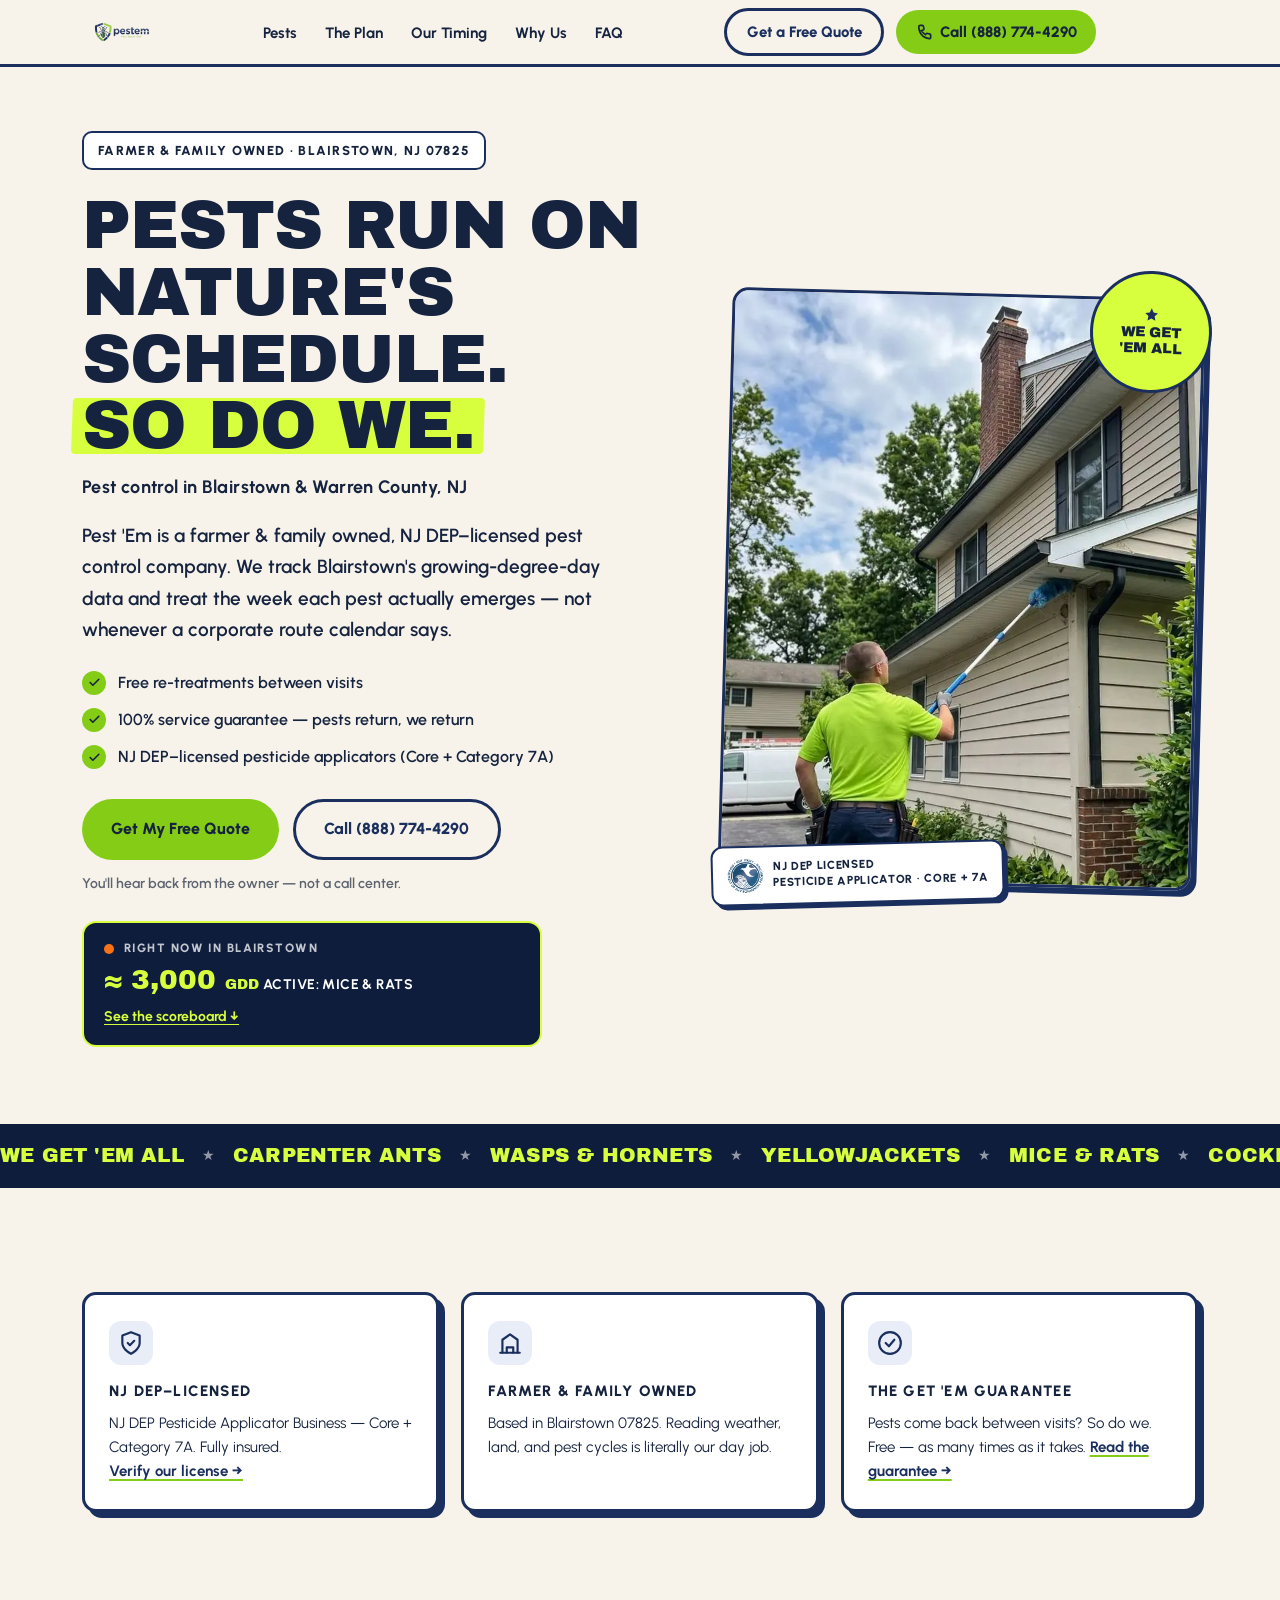
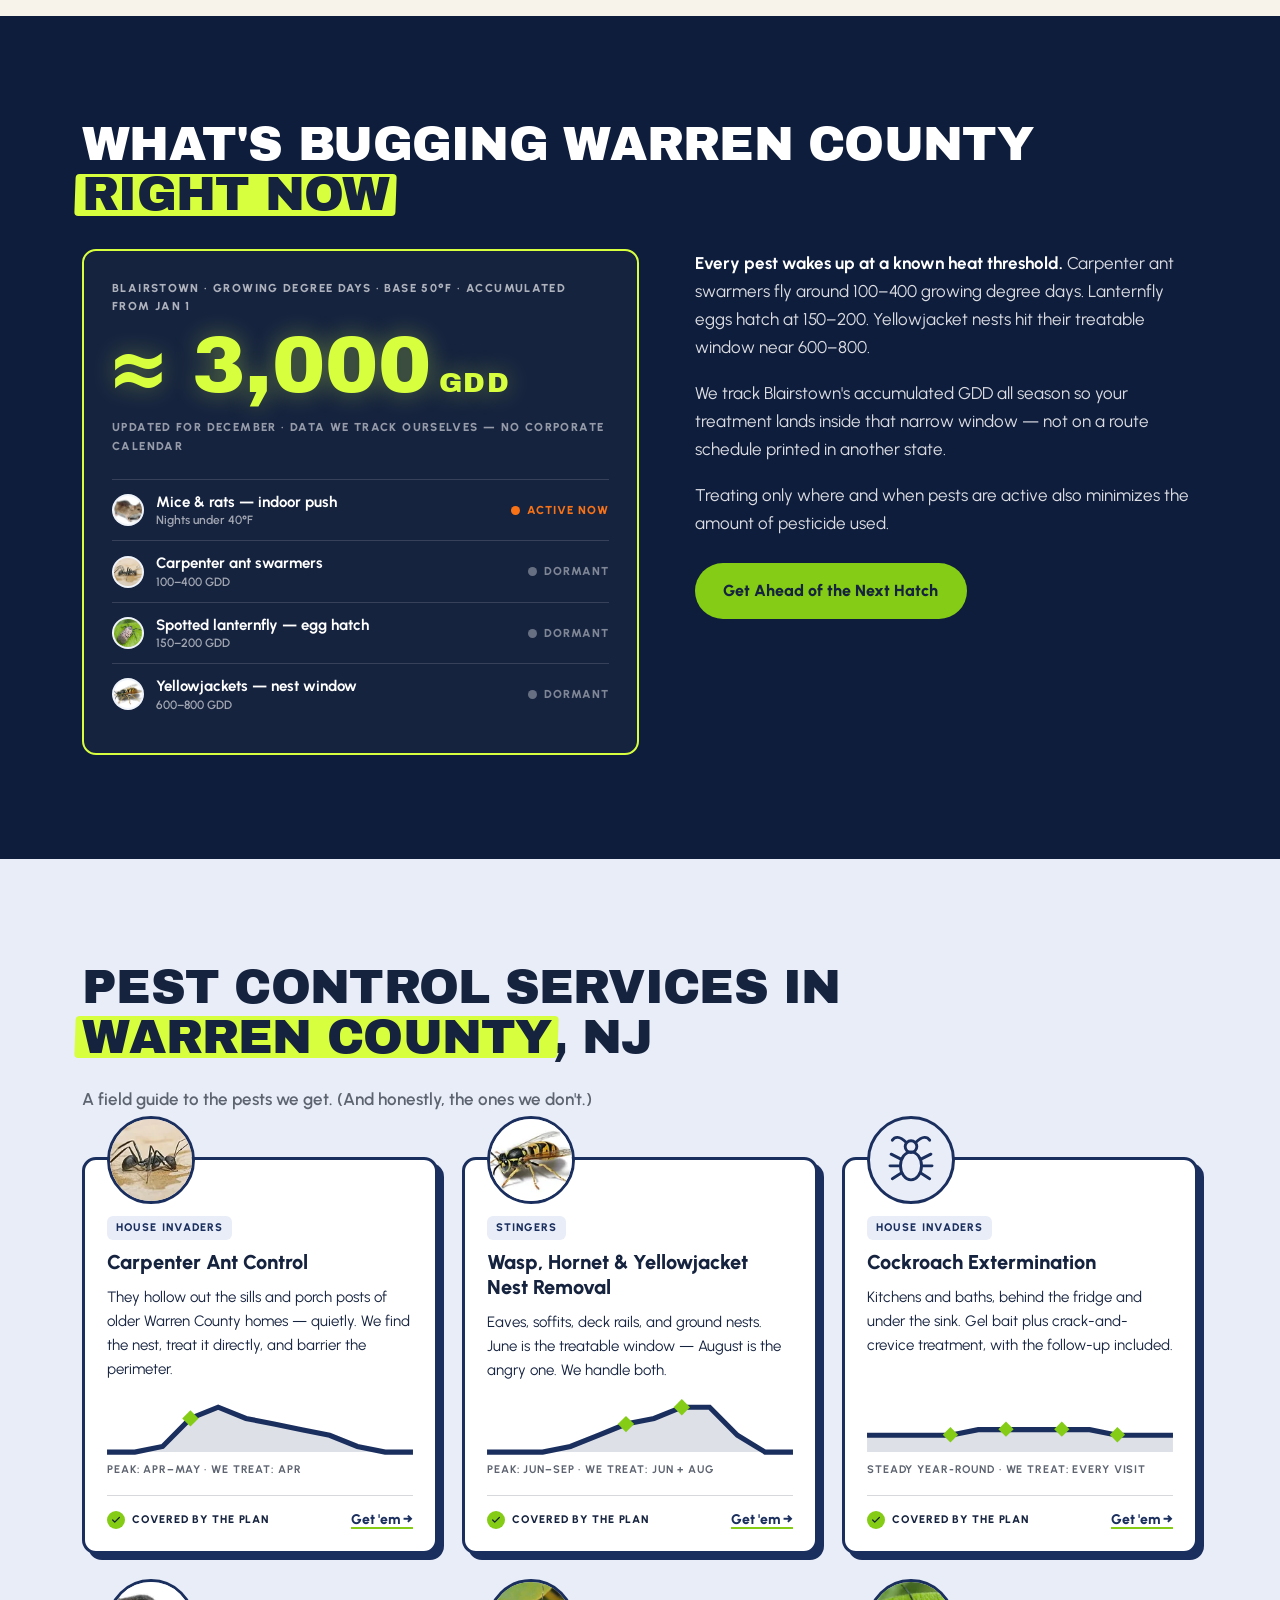
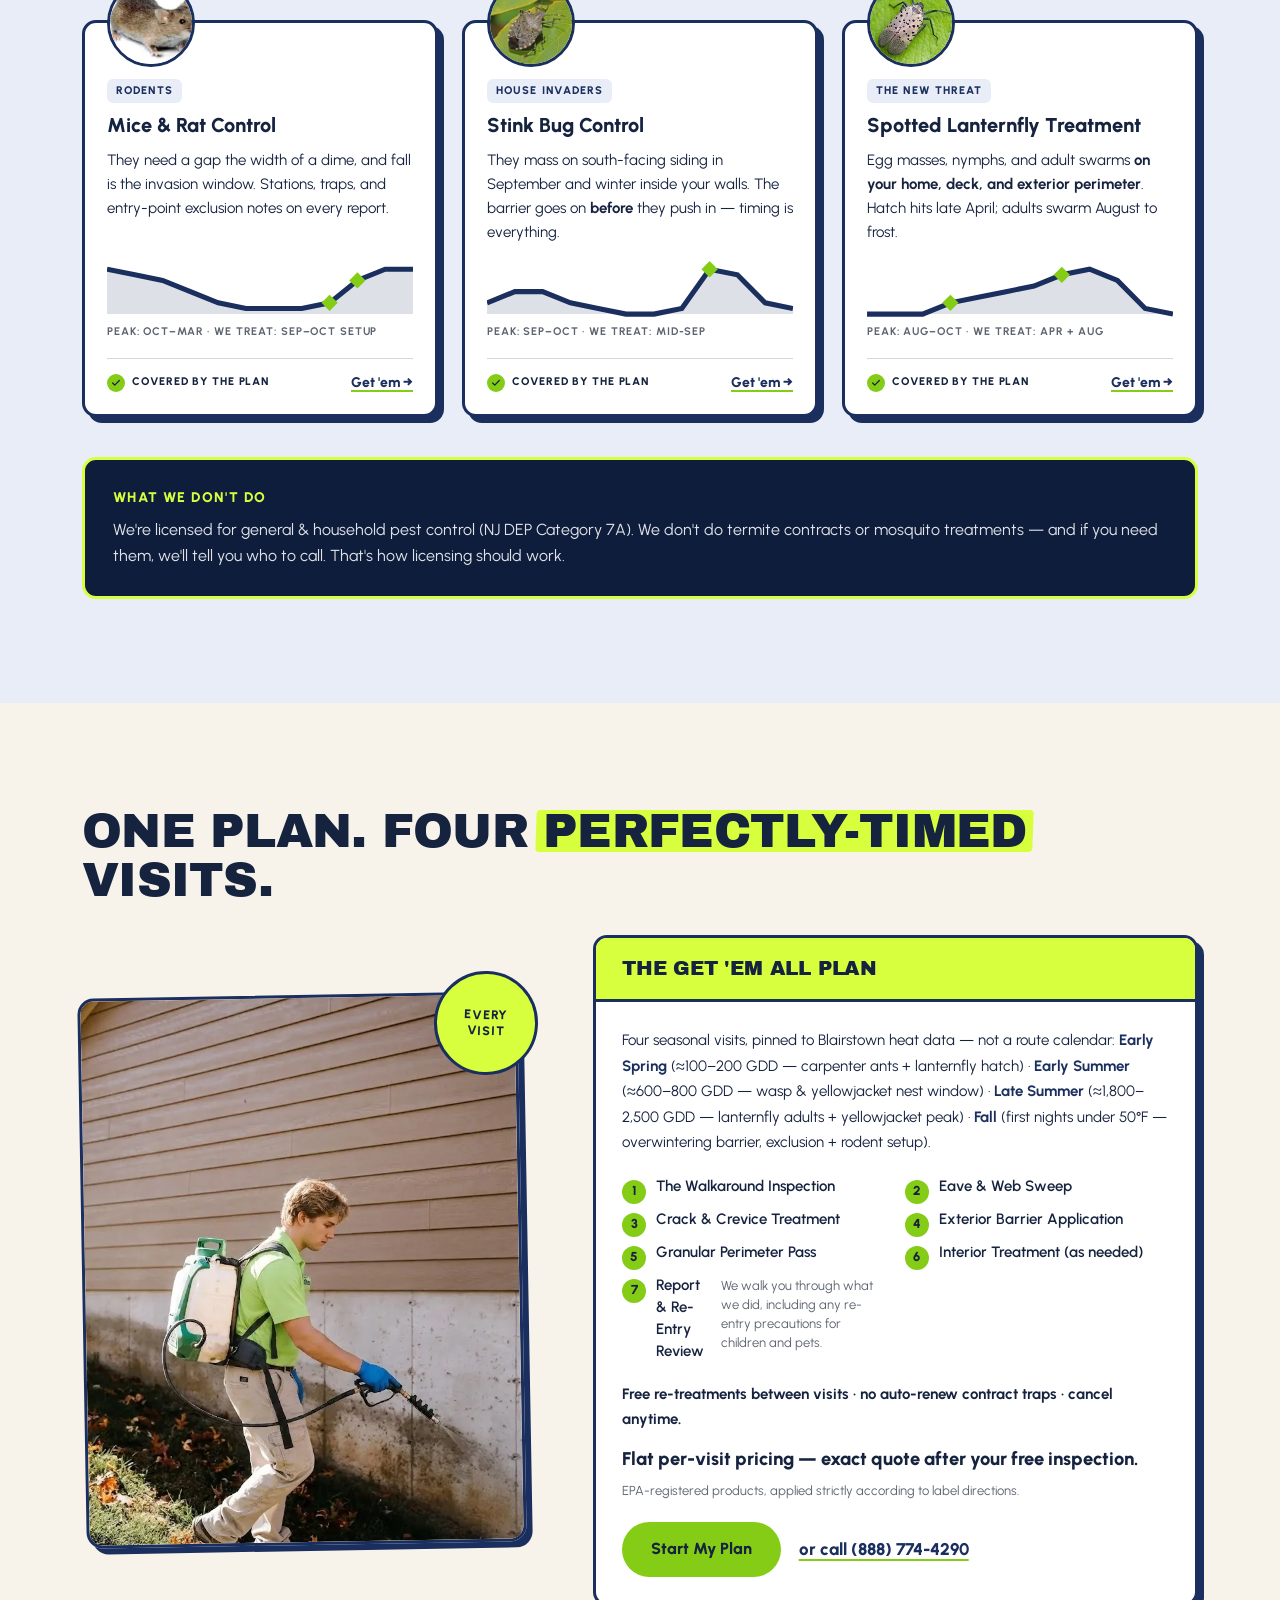
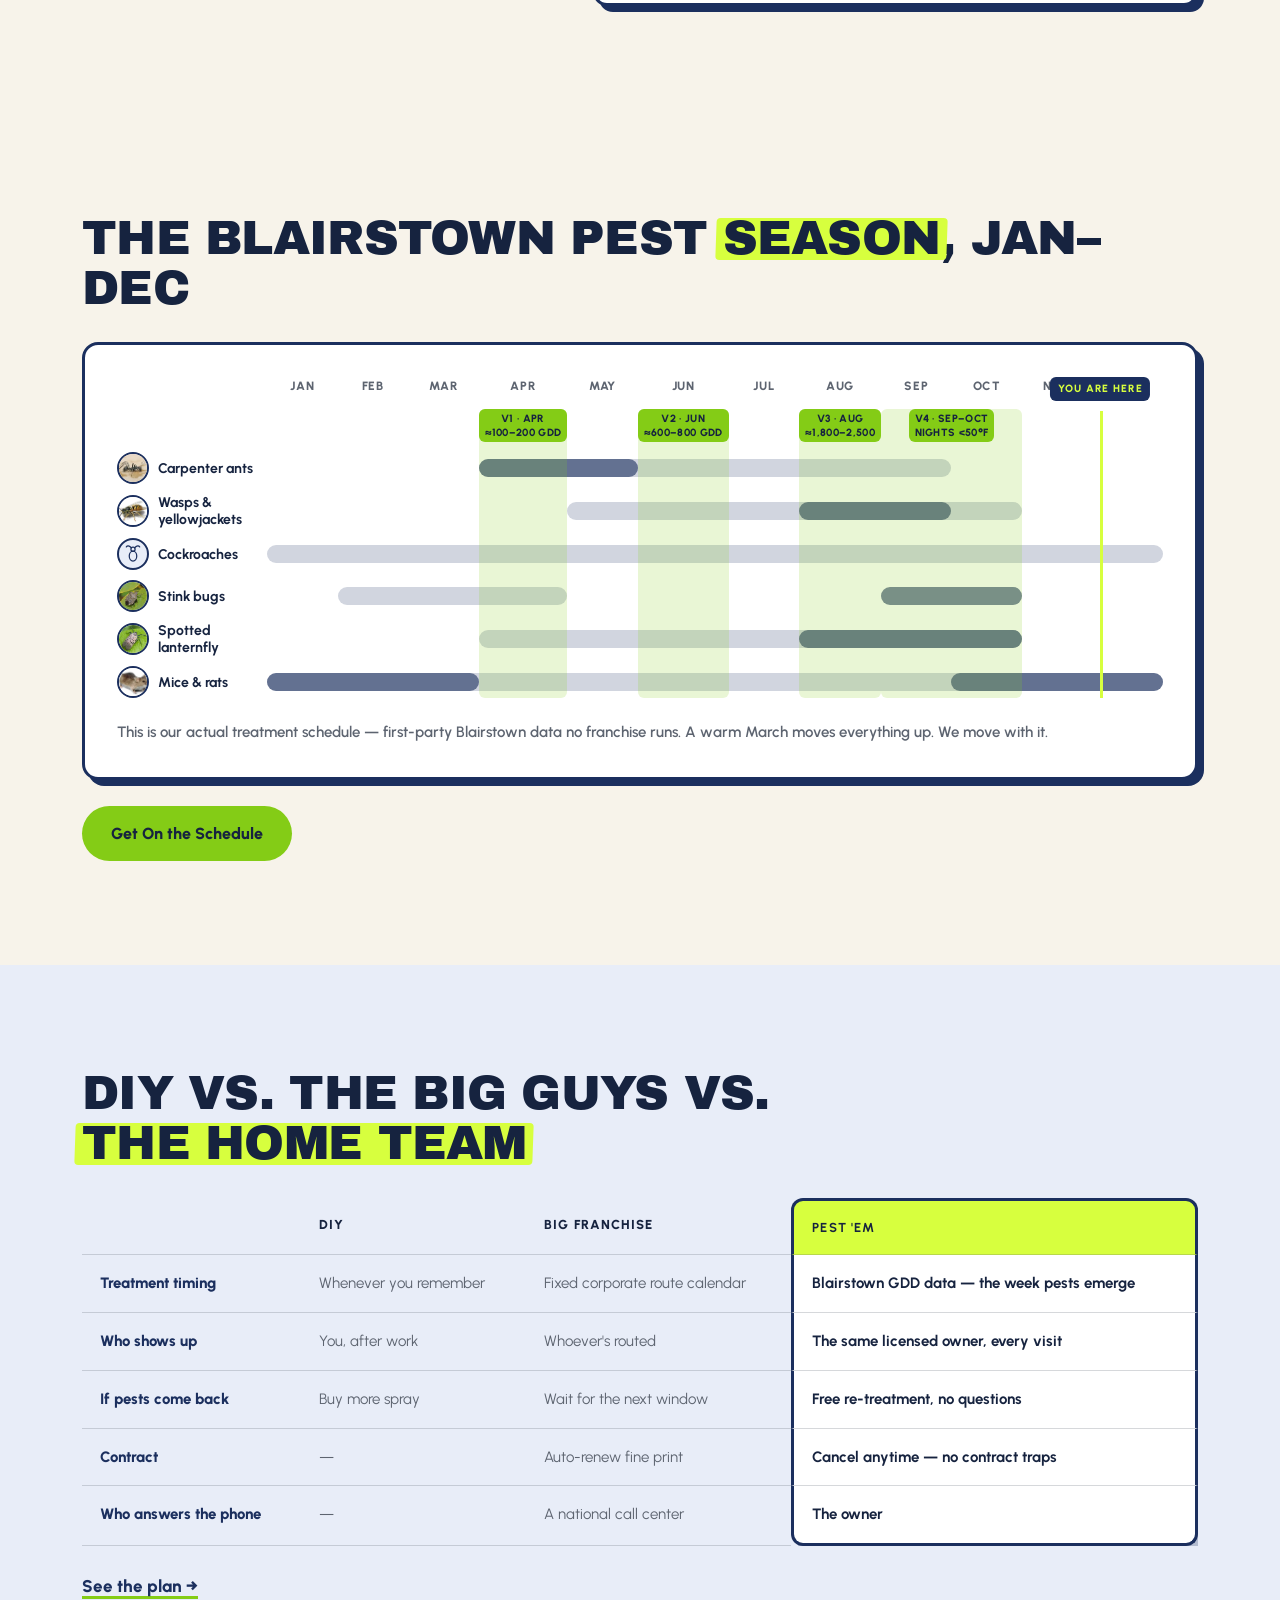
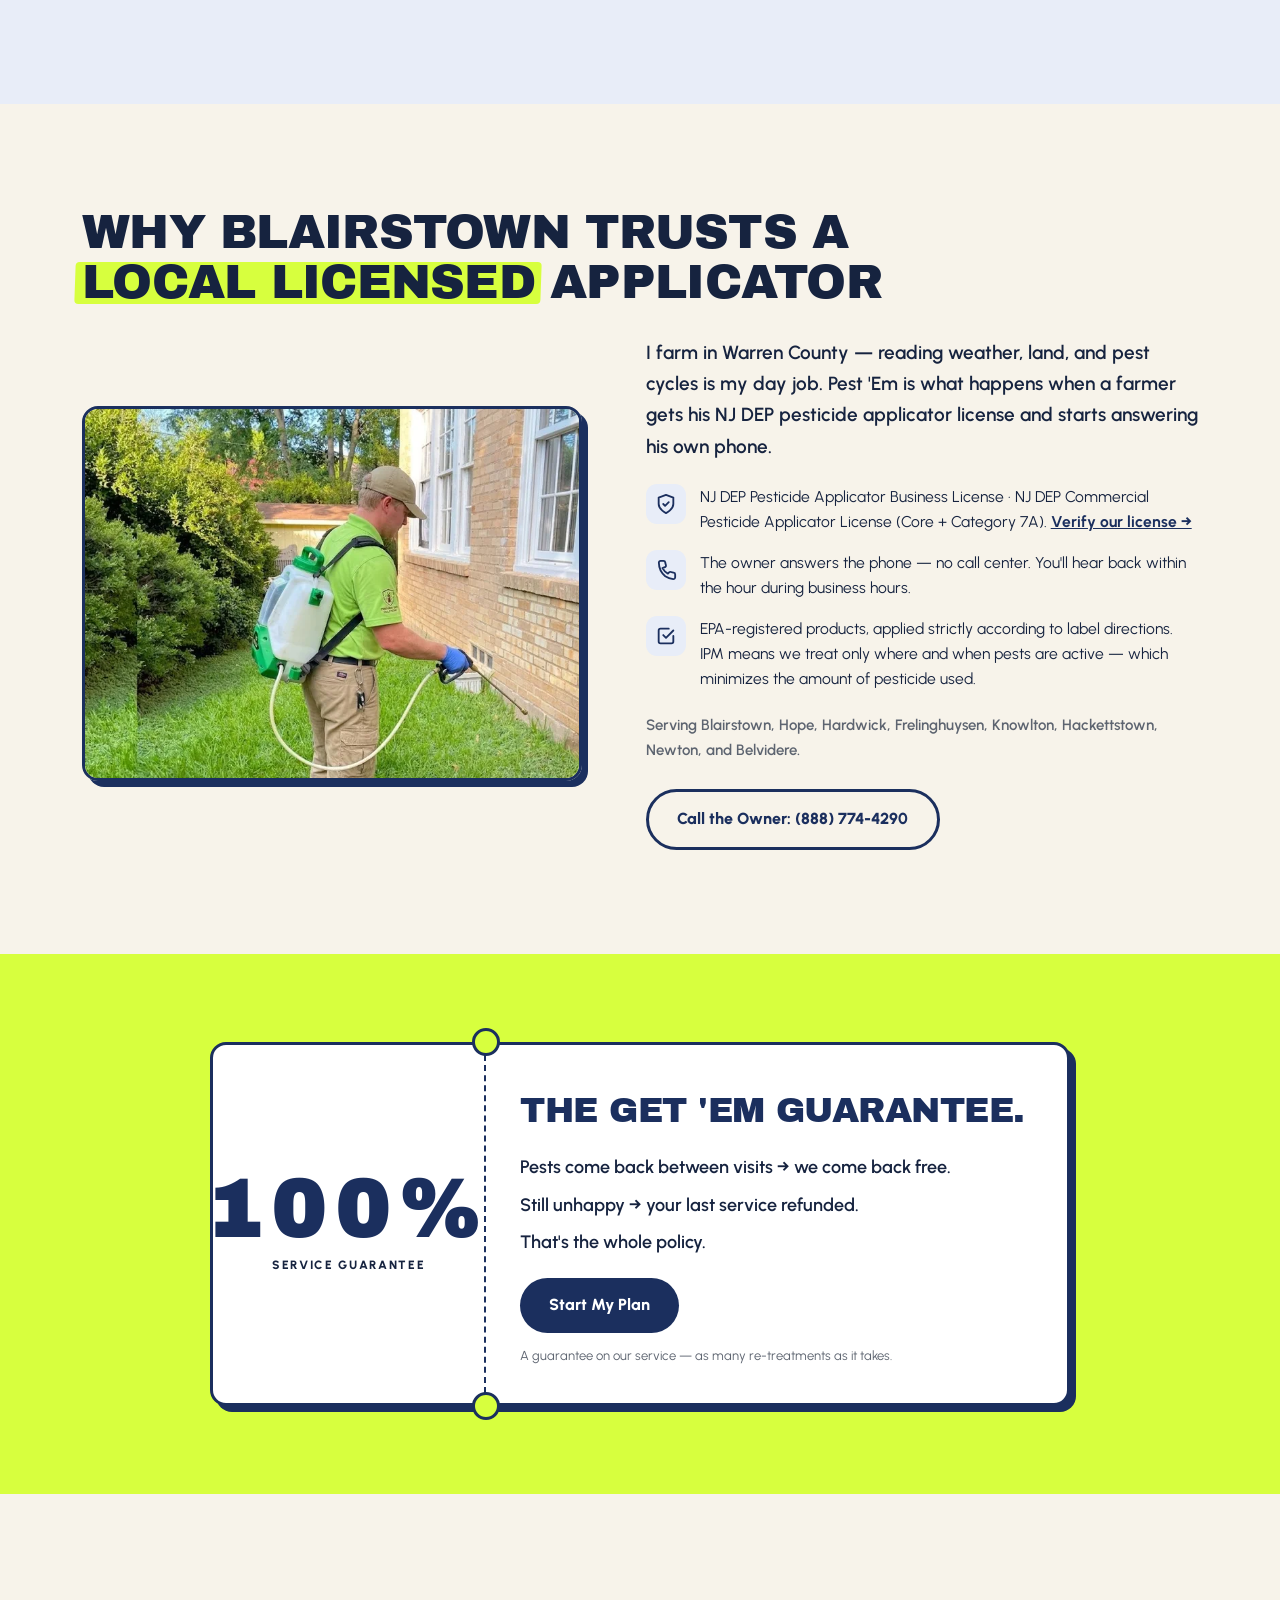
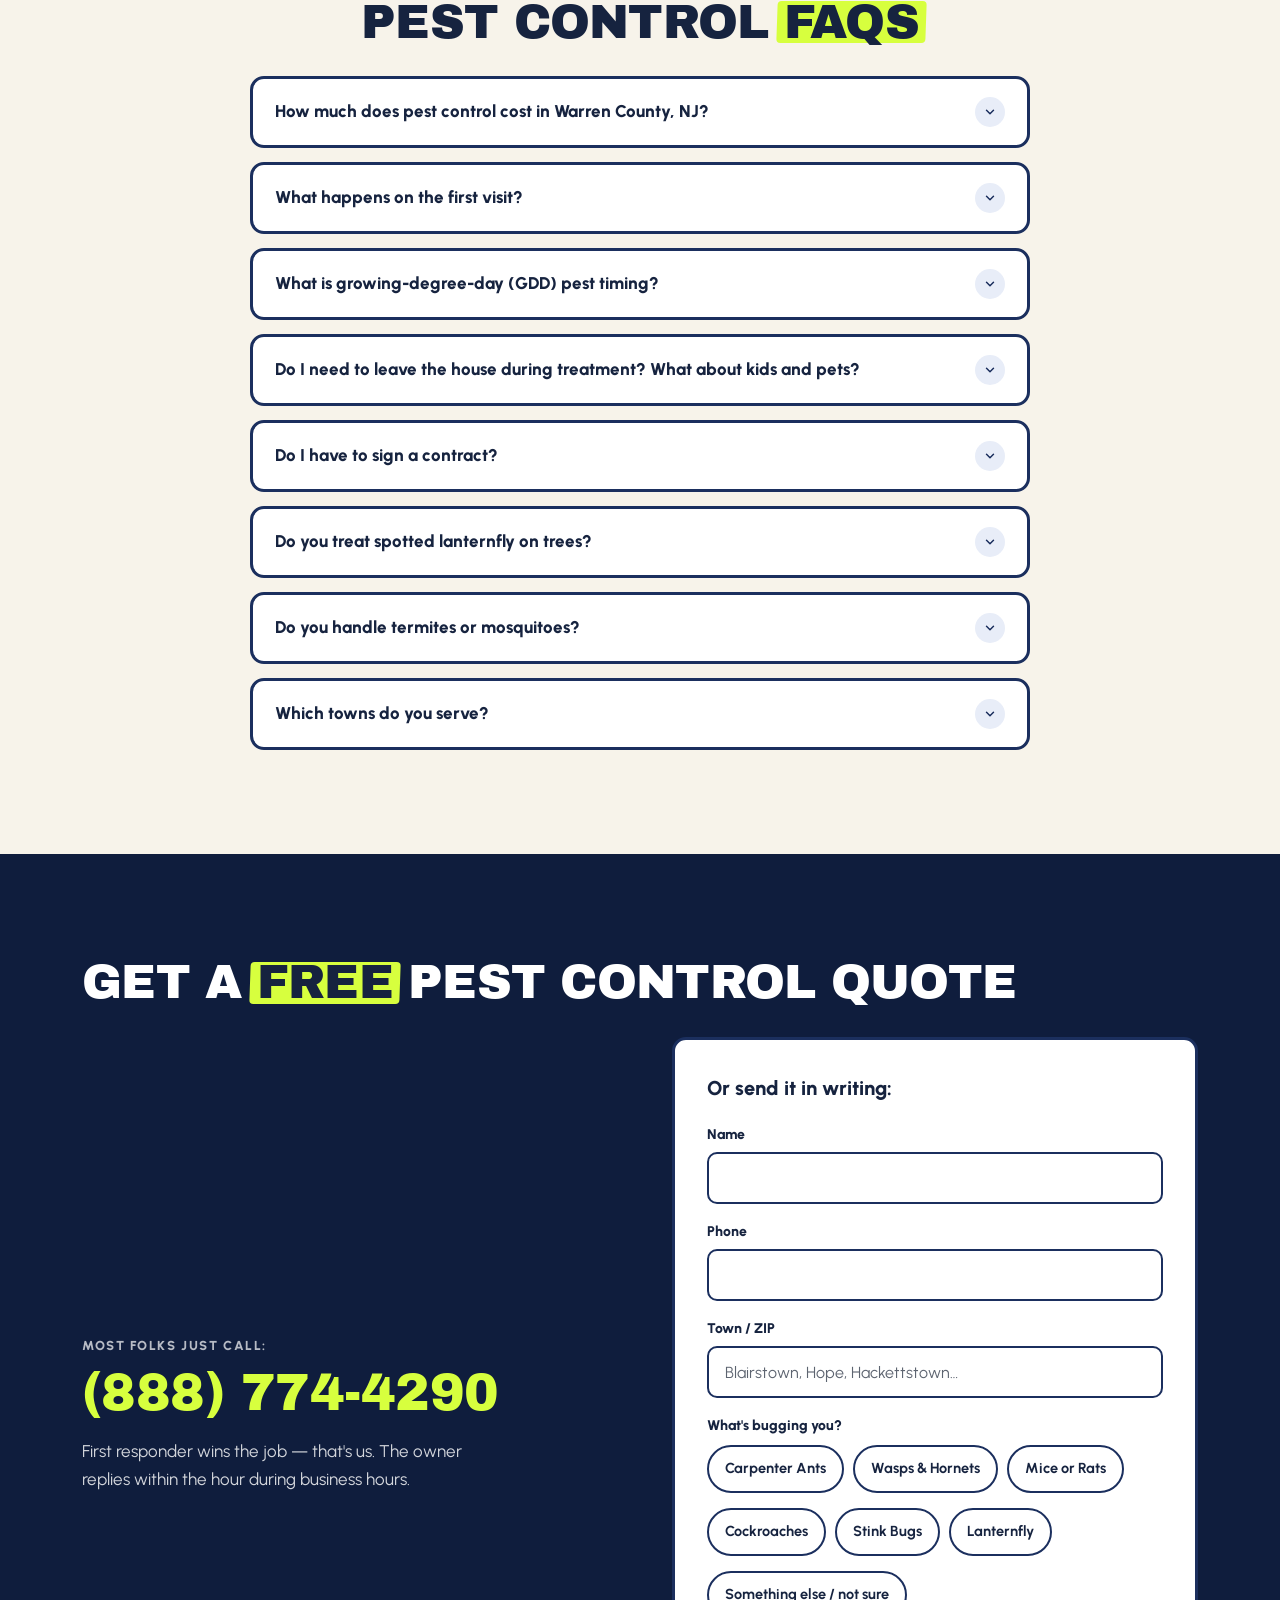
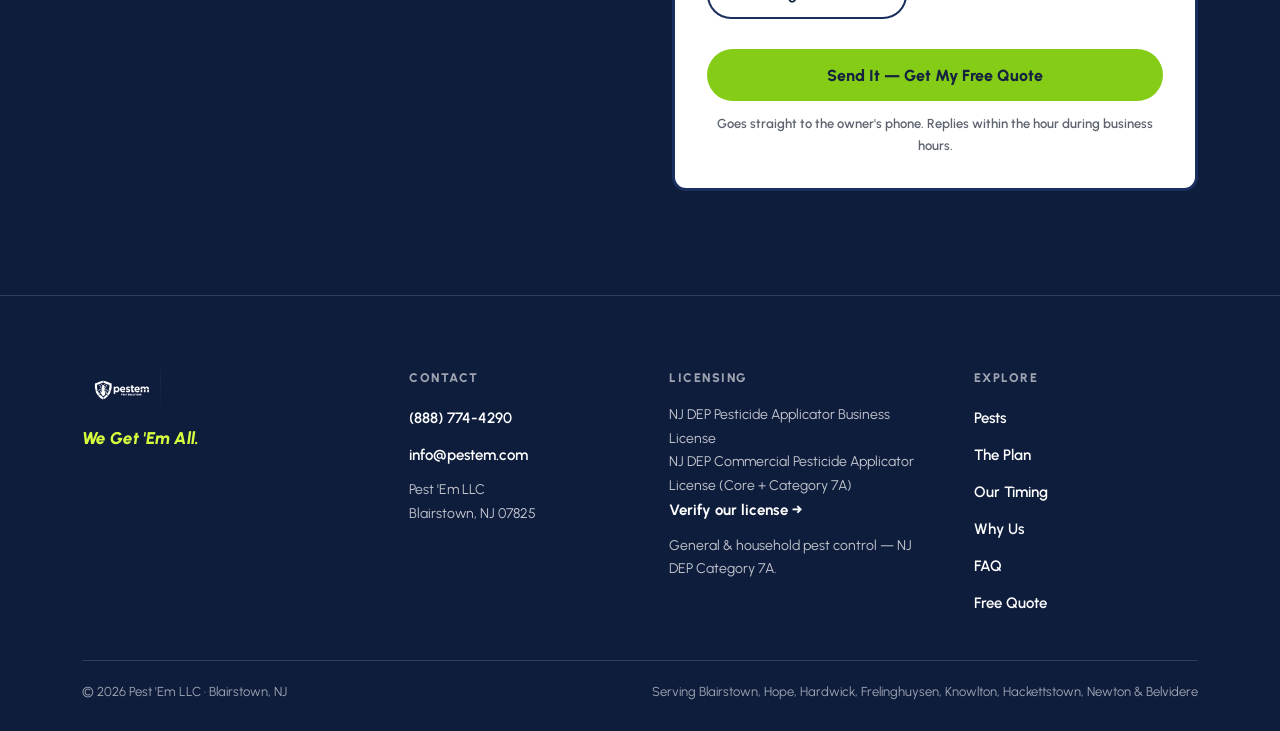
==== index.html @ da897236 "Full redesign: 'Home Team' varsity navy & volt, GDD scoreboard, NJ 7A compliance Rebuilt index.html " ====
<!DOCTYPE html>
<html lang="en">
<head>
<meta charset="UTF-8">
<meta name="viewport" content="width=device-width, initial-scale=1">
<title>Pest Control in Blairstown &amp; Warren County NJ | Pest 'Em</title>
<meta name="description" content="Farmer &amp; family owned pest control in Blairstown, NJ. Quarterly prevention timed to when Warren County pests actually emerge. Free re-treatments. Call (888) 774-4290.">
<link rel="canonical" href="https://pestem.com/">
<meta name="theme-color" content="#1B2F5E">

<!-- Open Graph / Twitter -->
<meta property="og:type" content="website">
<meta property="og:url" content="https://pestem.com/">
<meta property="og:title" content="Pest 'Em — We Get 'Em All | Pest Control in Blairstown, NJ">
<meta property="og:description" content="Farmer &amp; family owned. Treatments timed to Blairstown growing-degree-day data — free re-treatments between visits. (888) 774-4290.">
<meta property="og:image" content="https://pestem.com/og-image.jpg">
<meta property="og:image:width" content="1200">
<meta property="og:image:height" content="630">
<meta name="twitter:card" content="summary_large_image">

<!-- Icons -->
<link rel="icon" type="image/png" href="favicon.png">
<link rel="apple-touch-icon" href="apple-touch-icon.png">

<!-- Fonts -->
<link rel="preconnect" href="https://fonts.googleapis.com">
<link rel="preconnect" href="https://fonts.gstatic.com" crossorigin>
<link href="https://fonts.googleapis.com/css2?family=Archivo+Black&family=Urbanist:wght@400;600;700;800&display=swap" rel="stylesheet">

<!-- LCP hero preload -->
<link rel="preload" as="image"
  imagesrcset="pest-control-blairstown-nj-hero-750.webp 750w, pest-control-blairstown-nj-hero-1080.webp 1080w, pest-control-blairstown-nj-hero-1600.webp 1600w"
  imagesizes="(max-width: 767px) 100vw, 45vw" fetchpriority="high">

<script type="application/ld+json">
{
  "@context": "https://schema.org",
  "@type": "HomeAndConstructionBusiness",
  "@id": "https://pestem.com/#business",
  "additionalType": "https://en.wikipedia.org/wiki/Pest_control",
  "name": "Pest 'Em LLC",
  "alternateName": "Pest 'Em",
  "slogan": "We Get 'Em All.",
  "url": "https://pestem.com/",
  "telephone": "+18887744290",
  "email": "info@pestem.com",
  "logo": "https://pestem.com/logo-transparent-new.png",
  "image": "https://pestem.com/og-image.jpg",
  "address": { "@type": "PostalAddress", "addressLocality": "Blairstown", "addressRegion": "NJ", "postalCode": "07825", "addressCountry": "US" },
  "geo": { "@type": "GeoCoordinates", "latitude": 40.9826, "longitude": -74.9532 },
  "areaServed": ["Blairstown NJ","Hope NJ","Hardwick NJ","Frelinghuysen NJ","Knowlton NJ","Hackettstown NJ","Newton NJ","Belvidere NJ","Warren County NJ"],
  "priceRange": "$$",
  "knowsAbout": ["Integrated Pest Management", "Growing degree day pest treatment timing"],
  "hasCredential": {
    "@type": "EducationalOccupationalCredential",
    "credentialCategory": "license",
    "name": "NJ DEP Commercial Pesticide Applicator License — Core + Category 7A (General & Household Pest Control)",
    "recognizedBy": { "@type": "GovernmentOrganization", "name": "New Jersey Department of Environmental Protection" }
  },
  "hasOfferCatalog": {
    "@type": "OfferCatalog", "name": "Pest Control Services",
    "itemListElement": [
      { "@type": "Offer", "itemOffered": { "@type": "Service", "name": "Carpenter Ant Control", "areaServed": "Warren County NJ" } },
      { "@type": "Offer", "itemOffered": { "@type": "Service", "name": "Wasp, Hornet & Yellowjacket Nest Removal", "areaServed": "Warren County NJ" } },
      { "@type": "Offer", "itemOffered": { "@type": "Service", "name": "Cockroach Extermination", "areaServed": "Warren County NJ" } },
      { "@type": "Offer", "itemOffered": { "@type": "Service", "name": "Mice & Rat Control", "areaServed": "Warren County NJ" } },
      { "@type": "Offer", "itemOffered": { "@type": "Service", "name": "Stink Bug Control", "areaServed": "Warren County NJ" } },
      { "@type": "Offer", "itemOffered": { "@type": "Service", "name": "Spotted Lanternfly Treatment (home & exterior perimeter)", "areaServed": "Warren County NJ" } }
    ]
  }
}
</script>
<script type="application/ld+json">
{
  "@context": "https://schema.org",
  "@type": "FAQPage",
  "mainEntity": [
    { "@type": "Question", "name": "How much does pest control cost in Warren County, NJ?",
      "acceptedAnswer": { "@type": "Answer", "text": "Quarterly prevention plans run a flat per-visit rate, and your exact number comes from a free inspection — no contracts, no auto-renew, cancel anytime. First visits take a little longer and price a little higher than regular visits. Fastest answer: call (888) 774-4290 and the owner will quote you over the phone." } },
    { "@type": "Question", "name": "What happens on the first visit?",
      "acceptedAnswer": { "@type": "Answer", "text": "Plan on 45–60 minutes. We start with the Walkaround Inspection, then treat where the evidence points: eaves and webs, cracks and crevices, the exterior barrier, granular perimeter, and interior spots as needed. Every visit ends with the Report & Re-Entry Review — we walk you through what we did, including any re-entry precautions for children and pets. It's normal to see a brief uptick in activity for a few days after treatment, then a steady decline. If anything's still moving, the re-treatment is free." } },
    { "@type": "Question", "name": "What is growing-degree-day (GDD) pest timing?",
      "acceptedAnswer": { "@type": "Answer", "text": "Insects develop on accumulated heat, not calendar dates. Growing degree days measure that heat, adding up day by day from January 1. Every pest wakes up near a known GDD threshold — carpenter ant swarmers around 100–400, lanternfly hatch at 150–200, yellowjacket nests at 600–800. We track Blairstown's GDD all season and time each visit to land inside those windows, which is something a fixed monthly route calendar simply can't do." } },
    { "@type": "Question", "name": "Do I need to leave the house during treatment? What about kids and pets?",
      "acceptedAnswer": { "@type": "Answer", "text": "Usually not for exterior work. We use EPA-registered products, applied strictly according to label directions, and we review every treatment with you — including any re-entry precautions for children and pets — before we leave." } },
    { "@type": "Question", "name": "Do I have to sign a contract?",
      "acceptedAnswer": { "@type": "Answer", "text": "No. The plan is quarterly, you can cancel anytime, and there are no auto-renew traps. We'd rather earn the next visit than lock you into it." } },
    { "@type": "Question", "name": "Do you treat spotted lanternfly on trees?",
      "acceptedAnswer": { "@type": "Answer", "text": "We treat lanternfly egg masses, nymphs, and adult swarms on your home, deck, and exterior perimeter. Spraying trees and orchards requires a different NJ DEP license category, so we don't offer it — and we're happy to point you to a provider who does." } },
    { "@type": "Question", "name": "Do you handle termites or mosquitoes?",
      "acceptedAnswer": { "@type": "Answer", "text": "No — and we'll tell you that up front. We're licensed for general and household pest control (NJ DEP Category 7A). Termite contracts and mosquito treatments require different license categories, and if you need them we'll gladly tell you who to call." } },
    { "@type": "Question", "name": "Which towns do you serve?",
      "acceptedAnswer": { "@type": "Answer", "text": "Blairstown, Hope, Hardwick, Frelinghuysen, Knowlton, Hackettstown, Newton, and Belvidere — plus nearby Warren and Sussex County towns. Not sure if you're in range? Call (888) 774-4290 and ask." } }
  ]
}
</script>

<style>
:root{
  --navy:#1B2F5E;
  --navy-deep:#0F1D3D;
  --ink:#16233F;
  --lime:#84CC16;
  --lime-press:#65A30D;
  --chartreuse:#D7FF3E;
  --cream:#F7F3EA;
  --tint:#E8EDF8;
  --white:#FFFFFF;
  --orange:#F97316;
  --gray-mut:#5D6470;
  color-scheme: light;
}
*{margin:0;padding:0;box-sizing:border-box;}
html{scroll-behavior:smooth;}
body{
  font-family:'Urbanist',sans-serif;font-size:1.0625rem;line-height:1.65;
  color:var(--ink);background:var(--cream);
  -webkit-font-smoothing:antialiased;text-rendering:optimizeLegibility;
  overflow-x:clip;
}
img{max-width:100%;display:block;}
a{color:inherit;}
.wrap{max-width:1180px;margin:0 auto;padding-inline:clamp(1.25rem,4vw,2rem);}
.section{padding-block:clamp(3.5rem,9vw,6.5rem);}
section[id]{scroll-margin-top:90px;}

.display{font-family:'Archivo Black',sans-serif;font-weight:400;text-transform:uppercase;letter-spacing:-0.015em;line-height:0.98;}
h2.sec-title{font-family:'Archivo Black',sans-serif;font-weight:400;text-transform:uppercase;letter-spacing:-0.015em;line-height:1.04;font-size:clamp(1.9rem,4vw,3rem);margin-bottom:0.6em;}
.hl{position:relative;display:inline-block;color:var(--ink);z-index:0;}
.hl::before{content:'';position:absolute;inset:0.08em -0.14em;background:var(--chartreuse);transform:skew(-2deg);border-radius:4px;z-index:-1;}
.eyebrow{font-weight:800;font-size:0.8125rem;text-transform:uppercase;letter-spacing:0.12em;}
.lead{font-weight:600;font-size:1.1875rem;}
.fine{font-size:0.8125rem;color:var(--gray-mut);}

/* -------- Buttons -------- */
.btn{display:inline-flex;align-items:center;justify-content:center;gap:0.55em;border-radius:999px;font-family:'Urbanist',sans-serif;font-weight:800;font-size:1rem;min-height:52px;padding:0.9em 1.8em;cursor:pointer;border:0;text-decoration:none;transition:transform .15s ease-out, background .15s ease-out, box-shadow .15s ease-out;}
.btn svg{flex-shrink:0;}
.btn-lime{background:var(--lime);color:var(--ink);}
.btn-lime:hover{background:var(--lime-press);}
.btn-outline{background:transparent;border:3px solid var(--navy);color:var(--navy);}
.btn-outline:hover{background:rgba(27,47,94,0.07);}
.btn-outline-w{background:transparent;border:3px solid var(--white);color:var(--white);}
.btn-outline-w:hover{background:rgba(255,255,255,0.1);}
.btn-navy{background:var(--navy);color:var(--white);}
.btn-navy:hover{background:var(--navy-deep);}
:is(a,button,summary,input,select):focus-visible{outline:3px solid var(--navy);outline-offset:2px;border-radius:6px;}
.on-dark :is(a,button):focus-visible{outline-color:var(--chartreuse);}

/* -------- Cards -------- */
.card{background:var(--white);border:3px solid var(--navy);border-radius:14px;box-shadow:6px 6px 0 var(--navy);}
@media (hover:hover) and (prefers-reduced-motion:no-preference){
  .card.lift:hover{transform:translate(-2px,-2px);box-shadow:8px 8px 0 var(--navy);}
  .card.lift{transition:transform .15s ease-out, box-shadow .15s ease-out;}
}
.photo-card{border:3px solid var(--navy);border-radius:16px;overflow:hidden;box-shadow:6px 6px 0 var(--navy);}

/* -------- Skip link -------- */
.skip{position:absolute;left:-9999px;top:0;background:var(--navy);color:#fff;padding:12px 20px;z-index:999;border-radius:0 0 10px 0;font-weight:800;}
.skip:focus{left:0;}

/* -------- Nav -------- */
.nav{position:sticky;top:0;z-index:200;background:var(--cream);border-bottom:3px solid var(--navy);transition:background .2s;}
.nav.scrolled{background:rgba(247,243,234,0.92);backdrop-filter:blur(8px);-webkit-backdrop-filter:blur(8px);}
.nav-inner{max-width:1180px;margin:0 auto;padding-inline:clamp(1.25rem,4vw,2rem);height:64px;display:flex;align-items:center;justify-content:space-between;gap:16px;transition:height .2s;}
.nav.scrolled .nav-inner{height:56px;}
.nav-logo img{height:44px;width:auto;transition:height .2s;}
.nav.scrolled .nav-logo img{height:38px;}
.nav-links{display:flex;gap:28px;list-style:none;}
.nav-links a{font-weight:700;font-size:0.9375rem;text-decoration:none;color:var(--ink);}
.nav-links a:hover{color:var(--navy);text-decoration:underline;text-decoration-color:var(--lime);text-decoration-thickness:3px;text-underline-offset:5px;}
.nav-ctas{display:flex;gap:12px;align-items:center;}
.nav-ctas .btn{min-height:44px;padding:0.6em 1.3em;font-size:0.9375rem;}
.nav-phone-mobile{display:none;}
.hamburger{display:none;background:none;border:0;cursor:pointer;padding:8px;}
.hamburger span{display:block;width:26px;height:3px;background:var(--ink);border-radius:2px;margin:5px 0;transition:transform .25s, opacity .25s;}
@media(max-width:1023px){
  .nav-links,.nav-ctas{display:none;}
  .nav-phone-mobile{display:inline-flex;align-items:center;justify-content:center;width:44px;height:44px;border-radius:50%;background:var(--lime);color:var(--ink);}
  .hamburger{display:block;}
  .nav-right-m{display:flex;align-items:center;gap:10px;}
}
@media(min-width:1024px){.nav-right-m .nav-phone-mobile,.nav-right-m .hamburger{display:none;}}

/* Mobile overlay menu */
.menu-overlay{position:fixed;inset:0;background:var(--navy-deep);z-index:300;display:none;flex-direction:column;padding:24px;overflow:auto;}
.menu-overlay.open{display:flex;}
.menu-top{display:flex;justify-content:space-between;align-items:center;margin-bottom:8vh;}
.menu-top img{height:40px;filter:brightness(0) invert(1);}
.menu-close{background:none;border:0;color:#fff;font-size:2rem;cursor:pointer;padding:8px;line-height:1;}
.menu-links{list-style:none;display:flex;flex-direction:column;gap:22px;margin-bottom:7vh;}
.menu-links a{font-family:'Archivo Black',sans-serif;text-transform:uppercase;font-size:2rem;color:#fff;text-decoration:none;letter-spacing:-0.015em;}
.menu-links a:hover{color:var(--chartreuse);}
.menu-cta{display:flex;flex-direction:column;gap:16px;align-items:flex-start;}
.menu-cta .tel-big{color:var(--chartreuse);font-weight:800;font-size:1.375rem;text-decoration:none;}
body.menu-open{overflow:hidden;}

/* -------- Hero -------- */
.hero{padding-block:clamp(2.5rem,5vw,4.5rem) clamp(3rem,6vw,5rem);}
.hero-grid{display:grid;grid-template-columns:1.1fr 0.9fr;gap:clamp(2rem,5vw,4rem);align-items:center;}
.hero-chip-owned{display:inline-block;background:var(--white);border:2px solid var(--navy);border-radius:10px;padding:7px 14px;font-weight:800;font-size:0.8125rem;text-transform:uppercase;letter-spacing:0.1em;margin-bottom:22px;}
h1{margin-bottom:20px;}
.h1-shout{display:block;font-family:'Archivo Black',sans-serif;font-weight:400;text-transform:uppercase;letter-spacing:-0.015em;line-height:0.98;font-size:clamp(2.5rem,5.5vw,4.25rem);}
.h1-geo{display:block;font-family:'Urbanist',sans-serif;font-weight:700;font-size:1.125rem;letter-spacing:0.02em;text-transform:none;margin-top:16px;color:var(--ink);line-height:1.4;}
.hero-sub{max-width:560px;margin-bottom:24px;}
.hero-checks{list-style:none;display:flex;flex-direction:column;gap:11px;margin-bottom:28px;}
.hero-checks li{display:flex;gap:12px;align-items:flex-start;font-weight:600;font-size:1rem;}
.check-dot{flex-shrink:0;width:24px;height:24px;border-radius:50%;background:var(--lime);display:inline-flex;align-items:center;justify-content:center;margin-top:1px;}
.check-dot svg{width:13px;height:13px;stroke:var(--ink);stroke-width:3;fill:none;stroke-linecap:round;stroke-linejoin:round;}
.hero-ctas{display:flex;gap:14px;flex-wrap:wrap;margin-bottom:12px;}
.hero-micro{font-size:0.875rem;color:var(--gray-mut);font-weight:600;margin-bottom:26px;}

/* GDD chip */
.gdd-chip{display:block;background:var(--navy-deep);border:2px solid var(--chartreuse);border-radius:14px;padding:16px 20px;max-width:460px;text-decoration:none;color:#fff;}
.gdd-chip:hover .gdd-see{text-decoration-thickness:3px;}
.gdd-top{display:flex;align-items:center;gap:10px;margin-bottom:6px;}
.pulse-dot{width:10px;height:10px;border-radius:50%;background:var(--orange);flex-shrink:0;animation:pulse 2s infinite;}
@keyframes pulse{0%,100%{box-shadow:0 0 0 0 rgba(249,115,22,0.5);}50%{box-shadow:0 0 0 6px rgba(249,115,22,0);}}
.gdd-top .eyebrow{color:rgba(255,255,255,0.75);font-size:0.75rem;}
.gdd-num{font-family:'Archivo Black',sans-serif;font-size:1.75rem;color:var(--chartreuse);letter-spacing:0;font-variant-numeric:tabular-nums;line-height:1.1;}
.gdd-num small{font-size:0.9rem;}
.gdd-active{font-weight:700;font-size:0.875rem;color:#fff;margin-top:4px;letter-spacing:0.03em;}
.gdd-see{display:inline-block;margin-top:8px;color:var(--chartreuse);font-weight:700;font-size:0.875rem;text-decoration:underline;text-underline-offset:3px;}

/* Hero photo */
.hero-media{position:relative;}
.hero-photo{transform:rotate(1.5deg);aspect-ratio:4/5;}
.hero-photo img{width:100%;height:100%;object-fit:cover;object-position:center 30%;}
.badge-round{position:absolute;top:-22px;right:-14px;width:122px;height:122px;border-radius:50%;background:var(--chartreuse);border:3px solid var(--navy);display:flex;flex-direction:column;align-items:center;justify-content:center;gap:2px;transform:rotate(2deg);text-align:center;z-index:3;}
.badge-round .display{font-size:0.9rem;line-height:1.1;}
.badge-round svg{width:16px;height:16px;fill:var(--navy);}
.badge-license{position:absolute;bottom:-18px;left:-14px;background:var(--white);border:2px solid var(--navy);border-radius:12px;padding:10px 14px;display:flex;align-items:center;gap:10px;transform:rotate(-1.5deg);z-index:3;box-shadow:4px 4px 0 var(--navy);}
.badge-license img{width:36px;height:36px;object-fit:contain;}
.badge-license div{font-weight:800;font-size:0.72rem;text-transform:uppercase;letter-spacing:0.06em;line-height:1.35;}

/* -------- Marquee -------- */
.marquee{background:var(--navy-deep);height:64px;overflow:hidden;display:flex;align-items:center;position:relative;}
.mq-inner{display:flex;width:max-content;animation:mq 40s linear infinite;}
.marquee:hover .mq-inner{animation-play-state:paused;}
.mq-track{display:flex;align-items:center;white-space:nowrap;font-family:'Archivo Black',sans-serif;text-transform:uppercase;font-size:1.25rem;color:var(--chartreuse);letter-spacing:0.01em;}
.mq-track .star{margin:0 18px;font-size:0.9rem;color:rgba(255,255,255,0.55);}
@keyframes mq{from{transform:translateX(0);}to{transform:translateX(-50%);}}
.sr-only{position:absolute;width:1px;height:1px;padding:0;margin:-1px;overflow:hidden;clip:rect(0 0 0 0);white-space:nowrap;border:0;}

/* -------- Trust trio -------- */
.trio{display:grid;grid-template-columns:repeat(3,1fr);gap:22px;}
.trio-card{padding:26px 24px;}
.trio-card .t-icon{width:44px;height:44px;border-radius:12px;background:var(--tint);display:flex;align-items:center;justify-content:center;margin-bottom:14px;}
.trio-card .t-icon svg{width:26px;height:26px;stroke:var(--navy);fill:none;stroke-width:2;stroke-linecap:round;stroke-linejoin:round;}
.trio-card strong{display:block;font-weight:800;font-size:0.9375rem;text-transform:uppercase;letter-spacing:0.08em;margin-bottom:8px;}
.trio-card p{font-size:0.9375rem;line-height:1.6;}
.trio-card a{font-weight:700;color:var(--navy);text-decoration:underline;text-decoration-color:var(--lime);text-decoration-thickness:2px;text-underline-offset:3px;}

/* -------- Scoreboard -------- */
.on-dark{background:var(--navy-deep);color:#fff;}
.on-dark h2.sec-title{color:#fff;}
.score-grid{display:grid;grid-template-columns:1.05fr 0.95fr;gap:clamp(2rem,5vw,3.5rem);align-items:start;}
.board{background:#16233F;border:2px solid var(--chartreuse);border-radius:14px;padding:28px;}
.board-label{font-weight:800;font-size:0.72rem;text-transform:uppercase;letter-spacing:0.12em;color:rgba(255,255,255,0.65);margin-bottom:10px;line-height:1.6;}
.board-num{font-family:'Archivo Black',sans-serif;font-size:clamp(3rem,7vw,5rem);color:var(--chartreuse);font-variant-numeric:tabular-nums;line-height:1;text-shadow:0 0 24px rgba(215,255,62,0.35);}
.board-num .unit{font-size:0.35em;letter-spacing:0.05em;margin-left:8px;}
.board-stamp{font-weight:800;font-size:0.72rem;text-transform:uppercase;letter-spacing:0.12em;color:rgba(255,255,255,0.55);margin:12px 0 22px;line-height:1.7;}
.board-rows{display:flex;flex-direction:column;gap:0;}
.b-row{display:flex;align-items:center;gap:12px;padding:12px 0;border-top:1px solid rgba(255,255,255,0.14);}
.b-ava{width:32px;height:32px;border-radius:50%;object-fit:cover;border:2px solid rgba(255,255,255,0.3);flex-shrink:0;background:var(--tint);}
.b-ava-svg{width:32px;height:32px;border-radius:50%;border:2px solid rgba(255,255,255,0.3);flex-shrink:0;background:var(--tint);display:flex;align-items:center;justify-content:center;}
.b-ava-svg svg{width:20px;height:20px;}
.b-name{font-weight:700;font-size:0.9375rem;flex:1;min-width:0;line-height:1.35;}
.b-name small{display:block;font-weight:600;font-size:0.75rem;color:rgba(255,255,255,0.6);}
.b-status{display:flex;align-items:center;gap:7px;font-weight:800;font-size:0.72rem;letter-spacing:0.08em;flex-shrink:0;}
.b-status i{width:9px;height:9px;border-radius:50%;flex-shrink:0;}
.st-active{color:var(--orange);}.st-active i{background:var(--orange);}
.st-next{color:var(--chartreuse);}.st-next i{background:var(--chartreuse);}
.st-dormant{color:rgba(255,255,255,0.45);}.st-dormant i{background:rgba(255,255,255,0.35);}
.score-copy p{color:rgba(255,255,255,0.85);margin-bottom:18px;}
.score-copy p strong{color:#fff;}
.score-copy .btn{margin-top:8px;}

/* -------- Pest grid -------- */
.bg-tint{background:var(--tint);}
.sec-sub{font-size:1.0625rem;color:var(--gray-mut);font-weight:600;margin-top:-0.4em;margin-bottom:2.4em;}
.pests-grid{display:grid;grid-template-columns:repeat(3,1fr);gap:24px;row-gap:66px;margin-top:44px;}
.pest-card{position:relative;padding:56px 22px 20px;display:flex;flex-direction:column;gap:10px;}
.pest-chip{position:absolute;top:-44px;left:22px;width:88px;height:88px;border-radius:50%;border:3px solid var(--navy);background:var(--tint);overflow:hidden;display:flex;align-items:center;justify-content:center;}
.pest-chip img{width:100%;height:100%;object-fit:cover;}
.pest-chip svg{width:56px;height:56px;}
.pest-cat{align-self:flex-start;font-weight:800;font-size:0.6875rem;text-transform:uppercase;letter-spacing:0.1em;background:var(--tint);color:var(--navy);border-radius:6px;padding:3px 9px;}
.pest-card h3{font-weight:800;font-size:1.25rem;line-height:1.25;}
.pest-card .p-body{font-size:0.9375rem;line-height:1.6;flex:1;}
.spark{margin-top:4px;}
.spark svg{width:100%;height:auto;display:block;}
.spark-cap{font-weight:700;font-size:0.6875rem;text-transform:uppercase;letter-spacing:0.08em;color:var(--gray-mut);margin-top:4px;}
.pest-foot{display:flex;align-items:center;justify-content:space-between;gap:10px;border-top:1px solid rgba(93,100,112,0.25);padding-top:12px;margin-top:6px;}
.covered{display:inline-flex;align-items:center;gap:7px;font-weight:800;font-size:0.6875rem;text-transform:uppercase;letter-spacing:0.07em;}
.covered .check-dot{width:18px;height:18px;}
.covered .check-dot svg{width:10px;height:10px;}
.pest-foot a{font-weight:800;font-size:0.875rem;color:var(--navy);text-decoration:underline;text-decoration-color:var(--lime);text-decoration-thickness:2px;text-underline-offset:3px;}
.candor{margin-top:40px;background:var(--navy-deep);border:3px solid var(--chartreuse);border-radius:14px;color:#fff;padding:26px 28px;}
.candor strong{display:block;font-weight:800;text-transform:uppercase;letter-spacing:0.1em;font-size:0.875rem;margin-bottom:8px;color:var(--chartreuse);}
.candor p{color:rgba(255,255,255,0.88);font-size:1rem;}

/* -------- Plan -------- */
.plan-grid{display:grid;grid-template-columns:0.85fr 1.15fr;gap:clamp(2rem,5vw,4rem);align-items:center;}
.plan-media{position:relative;max-width:440px;}
.plan-photo{transform:rotate(-1deg);aspect-ratio:4/5;}
.plan-photo img{width:100%;height:100%;object-fit:cover;}
.sticker-visit{position:absolute;top:-24px;right:-16px;width:104px;height:104px;border-radius:50%;background:var(--chartreuse);border:3px solid var(--navy);display:flex;align-items:center;justify-content:center;text-align:center;transform:rotate(2deg);font-weight:800;font-size:0.78rem;text-transform:uppercase;letter-spacing:0.06em;line-height:1.3;z-index:3;}
.plan-card{overflow:hidden;}
.plan-cap{background:var(--chartreuse);border-bottom:3px solid var(--navy);padding:14px 26px;font-family:'Archivo Black',sans-serif;text-transform:uppercase;font-size:1.25rem;letter-spacing:-0.01em;}
.plan-body{padding:26px;}
.plan-visits{font-size:0.9375rem;line-height:1.7;margin-bottom:20px;}
.plan-visits strong{color:var(--navy);}
.plan-steps{list-style:none;counter-reset:step;display:grid;grid-template-columns:1fr 1fr;gap:9px 18px;margin-bottom:20px;}
.plan-steps li{counter-increment:step;display:flex;gap:10px;align-items:baseline;font-weight:600;font-size:0.9375rem;line-height:1.45;}
.plan-steps li::before{content:counter(step);flex-shrink:0;width:24px;height:24px;border-radius:50%;background:var(--lime);color:var(--ink);font-weight:800;font-size:0.8125rem;display:inline-flex;align-items:center;justify-content:center;transform:translateY(4px);}
.plan-steps li small{display:block;font-weight:400;font-size:0.8125rem;color:var(--gray-mut);}
.plan-terms{font-weight:700;font-size:0.9375rem;margin-bottom:12px;}
.plan-price{font-weight:800;font-size:1.15rem;margin-bottom:6px;}
.plan-note{margin-bottom:20px;}
.plan-ctas{display:flex;gap:18px;align-items:center;flex-wrap:wrap;}
.tel-link{font-weight:800;color:var(--navy);text-decoration:underline;text-decoration-color:var(--lime);text-decoration-thickness:2px;text-underline-offset:4px;}

/* -------- Season schedule -------- */
.poster{background:var(--white);border:3px solid var(--navy);border-radius:16px;box-shadow:6px 6px 0 var(--navy);padding:clamp(18px,3vw,32px);}
.sched-desktop{position:relative;}
.sched-grid{display:grid;grid-template-columns:150px repeat(12,1fr);grid-auto-rows:auto;gap:10px 0;position:relative;}
.s-mon{grid-row:1;font-weight:800;font-size:0.75rem;text-transform:uppercase;letter-spacing:0.06em;text-align:center;color:var(--gray-mut);padding-bottom:2px;}
.s-flag{grid-row:2/9;background:rgba(132,204,22,0.18);border-radius:6px;position:relative;}
.s-pennant{grid-row:2;z-index:2;display:flex;align-items:flex-start;justify-content:center;}
.s-pennant span{background:var(--lime);color:var(--ink);font-weight:800;font-size:0.6560rem;text-transform:uppercase;letter-spacing:0.03em;border-radius:6px;padding:3px 6px;text-align:center;line-height:1.3;white-space:nowrap;}
.s-label{position:relative;display:flex;align-items:center;gap:9px;font-weight:700;font-size:0.875rem;background:none;border:0;font-family:inherit;color:var(--ink);cursor:pointer;text-align:left;padding:0;grid-column:1;}
.s-label img{width:32px;height:32px;border-radius:50%;object-fit:cover;border:2px solid var(--navy);flex-shrink:0;background:var(--tint);}
.s-label .b-ava-svg{width:32px;height:32px;border:2px solid var(--navy);}
.tip{display:none;position:absolute;left:0;top:calc(100% + 6px);z-index:20;background:var(--navy);color:#fff;font-weight:700;font-size:0.8125rem;letter-spacing:0.03em;text-transform:uppercase;border-radius:10px;padding:9px 13px;width:max-content;max-width:300px;line-height:1.5;box-shadow:0 8px 20px rgba(15,29,61,0.35);}
.s-label:hover .tip,.s-label:focus-visible .tip,.s-label.tip-open .tip{display:block;}
.s-bar{height:18px;border-radius:9px;background:rgba(27,47,94,0.2);align-self:center;}
.s-bar.peak{background:rgba(27,47,94,0.6);}
.now-line{position:absolute;top:34px;bottom:0;width:3px;background:var(--chartreuse);left:calc(150px + (100% - 150px) * var(--nowfrac,0.545));z-index:5;pointer-events:none;}
.now-chip{position:absolute;top:0;left:calc(150px + (100% - 150px) * var(--nowfrac,0.545));transform:translate(-50%,0);background:var(--navy);color:var(--chartreuse);font-weight:800;font-size:0.6560rem;letter-spacing:0.08em;text-transform:uppercase;border-radius:6px;padding:3px 8px;white-space:nowrap;z-index:6;pointer-events:none;}
.sched-mobile{display:none;}
.sched-cap{margin-top:22px;font-size:0.9375rem;color:var(--gray-mut);font-weight:600;}
.sched-cta{margin-top:26px;}

/* -------- Compare -------- */
.cmp-wrap{overflow-x:auto;}
.cmp{width:100%;min-width:560px;border-collapse:separate;border-spacing:0;}
.cmp th,.cmp td{padding:16px 18px;text-align:left;font-size:0.9375rem;vertical-align:top;border-bottom:1px solid rgba(93,100,112,0.25);}
.cmp thead th{font-weight:800;text-transform:uppercase;font-size:0.8125rem;letter-spacing:0.08em;}
.cmp .row-label{font-weight:800;color:var(--navy);}
.cmp .col-us{background:var(--white);border-left:3px solid var(--navy);border-right:3px solid var(--navy);font-weight:700;}
.cmp thead .col-us{background:var(--chartreuse);border-top:3px solid var(--navy);border-radius:12px 12px 0 0;}
.cmp tbody tr:last-child .col-us{border-bottom:3px solid var(--navy);border-radius:0 0 12px 12px;box-shadow:6px 6px 0 rgba(27,47,94,0.25);}
.cmp .muted{color:var(--gray-mut);}
.cmp-cta{margin-top:26px;font-weight:800;}
.cmp-cta a{color:var(--navy);text-decoration:underline;text-decoration-color:var(--lime);text-decoration-thickness:3px;text-underline-offset:4px;}

/* -------- Why us -------- */
.why-grid{display:grid;grid-template-columns:0.95fr 1.05fr;gap:clamp(2rem,5vw,4rem);align-items:center;}
.why-photo{aspect-ratio:4/3;}
.why-photo img{width:100%;height:100%;object-fit:cover;}
.why-copy .lead{margin-bottom:22px;}
.why-rows{display:flex;flex-direction:column;gap:16px;margin-bottom:22px;}
.why-row{display:flex;gap:14px;align-items:flex-start;font-size:0.9765rem;line-height:1.6;}
.why-row .t-icon{flex-shrink:0;width:40px;height:40px;border-radius:11px;background:var(--tint);display:flex;align-items:center;justify-content:center;}
.why-row .t-icon svg{width:22px;height:22px;stroke:var(--navy);fill:none;stroke-width:2;stroke-linecap:round;stroke-linejoin:round;}
.why-row a{font-weight:700;color:var(--navy);}
.why-towns{font-weight:600;font-size:0.9375rem;color:var(--gray-mut);margin-bottom:26px;}

/* -------- Guarantee -------- */
.gband{background:var(--chartreuse);padding-block:clamp(3.5rem,8vw,5.5rem);}
.ticket{position:relative;max-width:860px;margin:0 auto;background:var(--white);border:3px solid var(--navy);border-radius:16px;box-shadow:6px 6px 0 var(--navy);display:grid;grid-template-columns:32% 1fr;}
.ticket-stub{border-right:2px dashed var(--navy);display:flex;flex-direction:column;align-items:center;justify-content:center;gap:6px;padding:36px 18px;text-align:center;}
.ticket-stub .display{font-size:clamp(3.5rem,7vw,5rem);color:var(--navy);}
.ticket-stub span{font-weight:800;font-size:0.75rem;text-transform:uppercase;letter-spacing:0.14em;}
.ticket-main{padding:36px 34px;}
.ticket-main h2{font-family:'Archivo Black',sans-serif;font-weight:400;text-transform:uppercase;letter-spacing:-0.015em;font-size:clamp(1.6rem,3vw,2.2rem);color:var(--navy);margin-bottom:14px;}
.ticket-lines{list-style:none;display:flex;flex-direction:column;gap:8px;margin-bottom:20px;}
.ticket-lines li{font-weight:600;font-size:1.125rem;}
.notch{position:absolute;width:28px;height:28px;border-radius:50%;background:var(--chartreuse);border:3px solid var(--navy);left:calc(32% - 14px);z-index:2;}
.notch.top{top:-17px;}
.notch.bot{bottom:-17px;}
.ticket-main .fine{margin-top:12px;}

/* -------- FAQ -------- */
.faq-list{max-width:780px;margin:0 auto;display:flex;flex-direction:column;gap:14px;}
.faq-item{background:var(--white);border:3px solid var(--navy);border-radius:14px;overflow:hidden;}
.faq-item summary{list-style:none;cursor:pointer;display:flex;justify-content:space-between;align-items:center;gap:16px;padding:18px 22px;}
.faq-item summary::-webkit-details-marker{display:none;}
.faq-item summary h3{font-weight:800;font-size:1.0625rem;line-height:1.4;}
.faq-chev{flex-shrink:0;width:30px;height:30px;border-radius:50%;background:var(--tint);display:flex;align-items:center;justify-content:center;transition:transform .25s, background .25s;}
.faq-chev svg{width:14px;height:14px;stroke:var(--navy);stroke-width:2.5;fill:none;stroke-linecap:round;stroke-linejoin:round;}
.faq-item[open] .faq-chev{transform:rotate(180deg);background:var(--lime);}
.faq-a{padding:0 22px 20px;font-size:0.9765rem;line-height:1.7;}
.faq-a a{font-weight:700;color:var(--navy);}

/* -------- Quote -------- */
.quote-grid{display:grid;grid-template-columns:1fr 1fr;gap:clamp(2rem,5vw,4.5rem);align-items:center;}
.q-steer .eyebrow{color:rgba(255,255,255,0.7);display:block;margin-bottom:10px;}
.q-tel{font-family:'Archivo Black',sans-serif;font-size:clamp(2rem,4.5vw,3.25rem);color:var(--chartreuse);text-decoration:none;letter-spacing:-0.01em;display:inline-block;line-height:1.05;margin-bottom:16px;}
.q-tel:hover{text-decoration:underline;text-decoration-thickness:4px;text-underline-offset:6px;}
.q-steer p{color:rgba(255,255,255,0.82);max-width:420px;}
.form-card{background:var(--white);border:3px solid var(--navy);border-radius:14px;padding:clamp(22px,3vw,32px);color:var(--ink);min-height:540px;}
.form-card h3{font-weight:800;font-size:1.25rem;margin-bottom:18px;}
.f-field{margin-bottom:16px;}
.f-field label{display:block;font-weight:800;font-size:0.875rem;margin-bottom:6px;}
.f-field input{width:100%;height:52px;font-family:'Urbanist',sans-serif;font-size:1rem;padding:0 16px;border:2px solid var(--navy);border-radius:10px;background:var(--white);color:var(--ink);}
.f-field input::placeholder{color:var(--gray-mut);}
.f-field input:focus{outline:3px solid var(--lime);outline-offset:1px;}
fieldset.f-field{border:0;}
fieldset.f-field legend{font-weight:800;font-size:0.875rem;margin-bottom:8px;padding:0;}
.pest-pills{display:flex;flex-wrap:wrap;gap:9px;}
.pest-pills label{position:relative;display:inline-flex;align-items:center;min-height:48px;padding:0 16px;border:2px solid var(--navy);border-radius:999px;font-weight:700;font-size:0.9065rem;cursor:pointer;}
.pest-pills input{position:absolute;opacity:0;width:1px;height:1px;}
.pest-pills input:checked + span{position:static;}
.pest-pills label:has(input:checked){background:var(--lime);}
.pest-pills input:focus-visible ~ span::after{content:'';position:absolute;inset:-3px;border:3px solid var(--navy);border-radius:999px;}
.f-submit{width:100%;margin-top:8px;}
.f-micro{font-size:0.8125rem;color:var(--gray-mut);text-align:center;margin-top:12px;font-weight:600;}
.hp{position:absolute;left:-9999px;opacity:0;height:0;overflow:hidden;}

/* -------- Footer -------- */
.footer{background:var(--navy-deep);color:#fff;border-top:1px solid rgba(255,255,255,0.14);padding-block:clamp(3rem,6vw,4.5rem) 1.75rem;}
.foot-grid{display:grid;grid-template-columns:1.3fr 1fr 1.2fr 1fr;gap:36px;margin-bottom:44px;}
.foot-brand img{height:44px;filter:brightness(0) invert(1);margin-bottom:12px;}
.foot-slogan{color:var(--chartreuse);font-weight:800;font-style:italic;font-size:1.0625rem;}
.foot-col h4{font-weight:800;font-size:0.78rem;text-transform:uppercase;letter-spacing:0.12em;color:rgba(255,255,255,0.6);margin-bottom:14px;}
.foot-col ul{list-style:none;display:flex;flex-direction:column;gap:9px;}
.foot-col a{color:#fff;text-decoration:none;font-weight:600;font-size:0.9375rem;}
.foot-col a:hover{color:var(--chartreuse);text-decoration:underline;text-underline-offset:3px;}
.foot-col p{font-size:0.875rem;color:rgba(255,255,255,0.75);line-height:1.7;}
.foot-col p a{font-weight:700;}
.foot-bottom{border-top:1px solid rgba(255,255,255,0.14);padding-top:20px;display:flex;justify-content:space-between;gap:12px;flex-wrap:wrap;font-size:0.8125rem;color:rgba(255,255,255,0.6);}

/* -------- Sticky mobile bar -------- */
.sticky-bar{display:none;}
@media(max-width:767px){
  .sticky-bar{position:fixed;left:0;right:0;bottom:0;z-index:250;background:var(--navy-deep);padding:10px 14px calc(10px + env(safe-area-inset-bottom));display:flex;gap:12px;transform:translateY(110%);transition:transform .3s ease-out;}
  .sticky-bar.show{transform:translateY(0);}
  .sticky-bar .btn{flex:1;min-height:48px;font-size:0.8125rem;padding:0.6em 0.4em;white-space:nowrap;}
  body{padding-bottom:76px;}
}

/* -------- Reveal -------- */
@media(prefers-reduced-motion:no-preference){
  [data-reveal]{opacity:0;transform:translateY(16px);transition:opacity .5s ease-out, transform .5s ease-out;}
  [data-reveal].in{opacity:1;transform:none;}
  .stagger>*:nth-child(2){transition-delay:.07s;}
  .stagger>*:nth-child(3){transition-delay:.14s;}
  .stagger>*:nth-child(4){transition-delay:.21s;}
  .stagger>*:nth-child(5){transition-delay:.28s;}
  .stagger>*:nth-child(6){transition-delay:.35s;}
}
@media(prefers-reduced-motion:reduce){
  html{scroll-behavior:auto;}
  .mq-inner{animation:none;flex-wrap:wrap;}
  .mq-track[aria-hidden]{display:none;}
  .pulse-dot{animation:none;}
  .sticky-bar{transition:none;}
}

/* -------- Responsive -------- */
@media(max-width:1023px){
  .hero-grid{grid-template-columns:1fr;gap:3rem;}
  .hero-media{max-width:520px;}
  .score-grid{grid-template-columns:1fr;}
  .pests-grid{grid-template-columns:1fr 1fr;}
  .plan-grid{grid-template-columns:1fr;gap:3.5rem;}
  .plan-media{margin:0 auto;}
  .why-grid{grid-template-columns:1fr;gap:3rem;}
  .quote-grid{grid-template-columns:1fr;gap:3rem;}
  .foot-grid{grid-template-columns:1fr 1fr;}
}
@media(max-width:999px){
  .sched-desktop{display:none;}
  .sched-mobile{display:block;}
  .m-row{display:flex;gap:14px;padding:10px 0;border-top:1px solid rgba(93,100,112,0.25);align-items:flex-start;}
  .m-row:first-child{border-top:0;}
  .m-mon{flex-shrink:0;width:44px;font-weight:800;font-size:0.8125rem;text-transform:uppercase;letter-spacing:0.06em;color:var(--gray-mut);padding-top:3px;}
  .m-chips{display:flex;flex-wrap:wrap;gap:7px;flex:1;}
  .m-chip{display:inline-flex;align-items:center;gap:6px;background:var(--tint);border-radius:999px;padding:3px 11px 3px 3px;font-weight:700;font-size:0.78rem;}
  .m-chip img{width:20px;height:20px;border-radius:50%;object-fit:cover;}
  .m-chip .b-ava-svg{width:20px;height:20px;border:0;}
  .m-chip .b-ava-svg svg{width:13px;height:13px;}
  .m-pennant{display:block;background:var(--lime);color:var(--ink);border-radius:8px;font-weight:800;font-size:0.72rem;text-transform:uppercase;letter-spacing:0.04em;padding:6px 10px;margin-top:8px;width:100%;}
  .m-row.now{background:var(--white);border:0;border-left:4px solid var(--chartreuse);border-radius:10px;padding:12px;box-shadow:0 4px 14px rgba(15,29,61,0.08);}
  .m-now-chip{display:inline-block;background:var(--navy);color:var(--chartreuse);font-weight:800;font-size:0.6560rem;letter-spacing:0.08em;text-transform:uppercase;border-radius:6px;padding:2px 8px;margin-left:8px;vertical-align:2px;}
}
@media(max-width:767px){
  .pests-grid{grid-template-columns:1fr;row-gap:60px;}
  .trio{grid-template-columns:1fr;}
  .card{box-shadow:4px 4px 0 var(--navy);}
  .hero-photo{aspect-ratio:4/3;}
  .hero-photo img{object-position:center 22%;}
  .badge-round{display:none;}
  .hero-ctas .btn{flex:1 1 100%;}
  .plan-steps{grid-template-columns:1fr;}
  .ticket{grid-template-columns:1fr;}
  .ticket-stub{border-right:0;border-bottom:2px dashed var(--navy);padding:26px 18px;}
  .notch{left:auto;top:auto;}
  .notch.top{left:-17px;top:calc(50% - 14px);display:none;}
  .notch.bot{right:-17px;top:calc(50% - 14px);display:none;}
  .foot-grid{grid-template-columns:1fr;}
  .marquee{height:56px;}
  .mq-track{font-size:1.05rem;}
}
@media(max-width:479px){
  .cmp{min-width:0;}
  .cmp th.col-diy,.cmp td.col-diy{display:none;}
}
</style>
</head>
<body>
<a class="skip" href="#main">Skip to content</a>

<!-- ============ NAV ============ -->
<nav class="nav" id="nav" aria-label="Main">
  <div class="nav-inner">
    <a href="#top" class="nav-logo" aria-label="Pest 'Em — home">
      <img src="logo-transparent-new.png?v=4" alt="Pest 'Em" width="1024" height="569">
    </a>
    <ul class="nav-links">
      <li><a href="#pests">Pests</a></li>
      <li><a href="#plan">The Plan</a></li>
      <li><a href="#timing">Our Timing</a></li>
      <li><a href="#why-us">Why Us</a></li>
      <li><a href="#faq">FAQ</a></li>
    </ul>
    <div class="nav-ctas">
      <a class="btn btn-outline" href="#quote">Get a Free Quote</a>
      <a class="btn btn-lime" href="tel:+18887744290">
        <svg width="16" height="16" viewBox="0 0 24 24" fill="none" stroke="currentColor" stroke-width="2.5" stroke-linecap="round"><path d="M22 16.92v3a2 2 0 0 1-2.18 2 19.79 19.79 0 0 1-8.63-3.07A19.5 19.5 0 0 1 4.21 4.11 2 2 0 0 1 6.18 2h3a2 2 0 0 1 2 1.72c.13.96.36 1.9.7 2.81a2 2 0 0 1-.45 2.11L8.09 9.91a16 16 0 0 0 6 6l1.27-1.27a2 2 0 0 1 2.11-.45c.91.34 1.85.57 2.81.7A2 2 0 0 1 22 16.92z"/></svg>
        Call (888) 774-4290
      </a>
    </div>
    <div class="nav-right-m">
      <a class="nav-phone-mobile" href="tel:+18887744290" aria-label="Call Pest 'Em at (888) 774-4290">
        <svg width="18" height="18" viewBox="0 0 24 24" fill="none" stroke="currentColor" stroke-width="2.5" stroke-linecap="round"><path d="M22 16.92v3a2 2 0 0 1-2.18 2 19.79 19.79 0 0 1-8.63-3.07A19.5 19.5 0 0 1 4.21 4.11 2 2 0 0 1 6.18 2h3a2 2 0 0 1 2 1.72c.13.96.36 1.9.7 2.81a2 2 0 0 1-.45 2.11L8.09 9.91a16 16 0 0 0 6 6l1.27-1.27a2 2 0 0 1 2.11-.45c.91.34 1.85.57 2.81.7A2 2 0 0 1 22 16.92z"/></svg>
      </a>
      <button class="hamburger" aria-label="Open menu" aria-expanded="false" aria-controls="menu" onclick="openMenu()">
        <span></span><span></span><span></span>
      </button>
    </div>
  </div>
</nav>

<!-- Mobile overlay menu -->
<div class="menu-overlay on-dark" id="menu" role="dialog" aria-modal="true" aria-label="Menu">
  <div class="menu-top">
    <img src="logo-transparent-new.png?v=4" alt="Pest 'Em">
    <button class="menu-close" aria-label="Close menu" onclick="closeMenu()">&times;</button>
  </div>
  <ul class="menu-links">
    <li><a href="#pests" onclick="closeMenu()">Pests</a></li>
    <li><a href="#plan" onclick="closeMenu()">The Plan</a></li>
    <li><a href="#timing" onclick="closeMenu()">Our Timing</a></li>
    <li><a href="#why-us" onclick="closeMenu()">Why Us</a></li>
    <li><a href="#faq" onclick="closeMenu()">FAQ</a></li>
  </ul>
  <div class="menu-cta">
    <a class="btn btn-lime" href="#quote" onclick="closeMenu()">Get a Free Quote</a>
    <a class="tel-big" href="tel:+18887744290">Call (888) 774-4290</a>
  </div>
</div>

<main id="main">
<span id="top"></span>

<!-- ============ HERO ============ -->
<header class="hero">
  <div class="wrap hero-grid">
    <div>
      <span class="hero-chip-owned">Farmer &amp; Family Owned &middot; Blairstown, NJ 07825</span>
      <h1>
        <span class="h1-shout">Pests run on nature's schedule.<br><span class="hl">So do we.</span></span>
        <span class="h1-geo">Pest control in Blairstown &amp; Warren County, NJ</span>
      </h1>
      <p class="hero-sub lead">Pest 'Em is a farmer &amp; family owned, NJ DEP&ndash;licensed pest control company. We track Blairstown's growing-degree-day data and treat the week each pest actually emerges &mdash; not whenever a corporate route calendar says.</p>
      <ul class="hero-checks">
        <li><span class="check-dot"><svg viewBox="0 0 24 24"><polyline points="20 6 9 17 4 12"/></svg></span>Free re-treatments between visits</li>
        <li><span class="check-dot"><svg viewBox="0 0 24 24"><polyline points="20 6 9 17 4 12"/></svg></span>100% service guarantee &mdash; pests return, we return</li>
        <li><span class="check-dot"><svg viewBox="0 0 24 24"><polyline points="20 6 9 17 4 12"/></svg></span>NJ DEP&ndash;licensed pesticide applicators (Core + Category 7A)</li>
      </ul>
      <div class="hero-ctas">
        <a class="btn btn-lime" href="#quote">Get My Free Quote</a>
        <a class="btn btn-outline" href="tel:+18887744290">Call (888) 774-4290</a>
      </div>
      <p class="hero-micro">You'll hear back from the owner &mdash; not a call center.</p>
      <a class="gdd-chip" href="#timing">
        <span class="gdd-top"><span class="pulse-dot" aria-hidden="true"></span><span class="eyebrow">Right now in Blairstown</span></span>
        <span class="gdd-num" id="chip-gdd">&approx; 1,430 <small>GDD</small></span>
        <span class="gdd-active" id="chip-active">ACTIVE: SPOTTED LANTERNFLY</span>
        <span class="gdd-see">See the scoreboard &darr;</span>
      </a>
    </div>
    <div class="hero-media" data-reveal>
      <div class="photo-card hero-photo">
        <picture>
          <source type="image/webp" srcset="pest-control-blairstown-nj-hero-750.webp 750w, pest-control-blairstown-nj-hero-1080.webp 1080w, pest-control-blairstown-nj-hero-1600.webp 1600w" sizes="(max-width: 767px) 100vw, 45vw">
          <img src="pest-control-blairstown-nj-hero-1080.jpg" alt="Pest 'Em technician applying an exterior barrier treatment to a home in Blairstown, NJ" width="1080" height="1830" fetchpriority="high">
        </picture>
      </div>
      <div class="badge-round" aria-hidden="true">
        <svg viewBox="0 0 24 24"><path d="M12 2l2.9 6.26L21.5 9.3l-4.8 4.5 1.2 6.7L12 17.3l-5.9 3.2 1.2-6.7-4.8-4.5 6.6-1.04z"/></svg>
        <span class="display">We Get<br>'Em All</span>
      </div>
      <div class="badge-license">
        <img src="njdep-logo.png" alt="New Jersey Department of Environmental Protection logo" width="36" height="36">
        <div>NJ DEP Licensed<br>Pesticide Applicator &middot; Core + 7A</div>
      </div>
    </div>
  </div>
</header>

<!-- ============ MARQUEE ============ -->
<div class="marquee" role="marquee">
  <p class="sr-only">We get 'em all: carpenter ants, wasps and hornets, yellowjackets, mice and rats, cockroaches, stink bugs, spotted lanternfly, spiders, and fleas.</p>
  <div class="mq-inner" aria-hidden="true">
    <span class="mq-track">WE GET 'EM ALL<span class="star">&#9733;</span>CARPENTER ANTS<span class="star">&#9733;</span>WASPS &amp; HORNETS<span class="star">&#9733;</span>YELLOWJACKETS<span class="star">&#9733;</span>MICE &amp; RATS<span class="star">&#9733;</span>COCKROACHES<span class="star">&#9733;</span>STINK BUGS<span class="star">&#9733;</span>SPOTTED LANTERNFLY<span class="star">&#9733;</span>SPIDERS<span class="star">&#9733;</span>FLEAS<span class="star">&#9733;</span></span>
    <span class="mq-track" aria-hidden="true">WE GET 'EM ALL<span class="star">&#9733;</span>CARPENTER ANTS<span class="star">&#9733;</span>WASPS &amp; HORNETS<span class="star">&#9733;</span>YELLOWJACKETS<span class="star">&#9733;</span>MICE &amp; RATS<span class="star">&#9733;</span>COCKROACHES<span class="star">&#9733;</span>STINK BUGS<span class="star">&#9733;</span>SPOTTED LANTERNFLY<span class="star">&#9733;</span>SPIDERS<span class="star">&#9733;</span>FLEAS<span class="star">&#9733;</span></span>
  </div>
</div>

<!-- ============ TRUST TRIO ============ -->
<section class="section" aria-label="Why homeowners trust Pest 'Em">
  <div class="wrap trio stagger" data-reveal>
    <div class="card lift trio-card">
      <span class="t-icon"><svg viewBox="0 0 24 24"><path d="M12 22s8-4 8-10V5l-8-3-8 3v7c0 6 8 10 8 10z"/><polyline points="9 12 11 14 15 10"/></svg></span>
      <strong>NJ DEP&ndash;Licensed</strong>
      <p>NJ DEP Pesticide Applicator Business &mdash; Core + Category 7A. Fully insured.
      <!-- OWNER TODO: add both real license numbers, e.g. "License #12345-B" — required before launch -->
      <br><a href="https://www.nj.gov/dep/enforcement/pcp/" rel="noopener">Verify our license &rarr;</a></p>
    </div>
    <div class="card lift trio-card">
      <span class="t-icon"><svg viewBox="0 0 24 24"><path d="M3 21h18"/><path d="M5 21V9l7-5 7 5v12"/><path d="M9 21v-5h6v5"/></svg></span>
      <strong>Farmer &amp; Family Owned</strong>
      <p>Based in Blairstown 07825. Reading weather, land, and pest cycles is literally our day job.</p>
    </div>
    <div class="card lift trio-card">
      <span class="t-icon"><svg viewBox="0 0 24 24"><circle cx="12" cy="12" r="10"/><polyline points="8 12 11 15 16 9"/></svg></span>
      <strong>The Get 'Em Guarantee</strong>
      <p>Pests come back between visits? So do we. Free &mdash; as many times as it takes. <a href="#guarantee">Read the guarantee &rarr;</a></p>
    </div>
  </div>
</section>

<!-- ============ SCOREBOARD ============ -->
<section class="section on-dark" id="timing">
  <div class="wrap">
    <h2 class="sec-title" data-reveal>What's bugging Warren County <span class="hl">right now</span></h2>
    <div class="score-grid">
      <div class="board" data-reveal aria-live="polite">
        <p class="board-label">Blairstown &middot; Growing Degree Days &middot; Base 50&deg;F &middot; Accumulated from Jan 1</p>
        <p class="board-num"><span id="gdd-num">&approx; 1,430</span><span class="unit">GDD</span></p>
        <p class="board-stamp" id="gdd-stamp">Updated for July &middot; Data we track ourselves &mdash; no corporate calendar</p>
        <div class="board-rows" id="board-rows">
          <div class="b-row">
            <img class="b-ava" src="pest-lanternfly-176.webp" alt="" width="32" height="32" loading="lazy">
            <span class="b-name">Spotted lanternfly &mdash; late nymphs<small>1,000&ndash;1,600 GDD</small></span>
            <span class="b-status st-active"><i></i>ACTIVE NOW</span>
          </div>
          <div class="b-row">
            <img class="b-ava" src="pest-stinkbug-176.webp" alt="" width="32" height="32" loading="lazy">
            <span class="b-name">Stink bugs &mdash; fall push indoors<small>First nights under 50&deg;F</small></span>
            <span class="b-status st-next"><i></i>UP NEXT</span>
          </div>
          <div class="b-row">
            <img class="b-ava" src="pest-ant-176.webp" alt="" width="32" height="32" loading="lazy">
            <span class="b-name">Carpenter ant swarmers<small>100&ndash;400 GDD</small></span>
            <span class="b-status st-dormant"><i></i>DORMANT</span>
          </div>
          <div class="b-row">
            <img class="b-ava" src="pest-wasp-176.webp" alt="" width="32" height="32" loading="lazy">
            <span class="b-name">Yellowjackets &mdash; nest window<small>600&ndash;800 GDD</small></span>
            <span class="b-status st-dormant"><i></i>DORMANT</span>
          </div>
        </div>
      </div>
      <div class="score-copy" data-reveal>
        <p><strong>Every pest wakes up at a known heat threshold.</strong> Carpenter ant swarmers fly around 100&ndash;400 growing degree days. Lanternfly eggs hatch at 150&ndash;200. Yellowjacket nests hit their treatable window near 600&ndash;800.</p>
        <p>We track Blairstown's accumulated GDD all season so your treatment lands inside that narrow window &mdash; not on a route schedule printed in another state.</p>
        <p>Treating only where and when pests are active also minimizes the amount of pesticide used.</p>
        <a class="btn btn-lime" href="#quote">Get Ahead of the Next Hatch</a>
      </div>
    </div>
  </div>
</section>

<!-- ============ PEST GRID ============ -->
<section class="section bg-tint" id="pests">
  <div class="wrap">
    <h2 class="sec-title" data-reveal>Pest control services in <span class="hl">Warren County</span>, NJ</h2>
    <p class="sec-sub" data-reveal>A field guide to the pests we get. (And honestly, the ones we don't.)</p>
    <div class="pests-grid stagger" data-reveal>

      <div class="card lift pest-card">
        <span class="pest-chip"><img src="pest-ant-176.webp" alt="Carpenter ant close-up" width="88" height="88" loading="lazy"></span>
        <span class="pest-cat">House Invaders</span>
        <h3>Carpenter Ant Control</h3>
        <p class="p-body">They hollow out the sills and porch posts of older Warren County homes &mdash; quietly. We find the nest, treat it directly, and barrier the perimeter.</p>
        <div class="spark" aria-hidden="true">
          <svg viewBox="0 0 120 24"><path d="M0,22 L10.9,22 L21.8,19.8 L32.7,8.8 L43.6,4.4 L54.5,8.8 L65.5,11 L76.4,13.2 L87.3,15.4 L98.2,19.8 L109.1,22 L120,22 Z" fill="rgba(27,47,94,0.15)"/><path d="M0,22 L10.9,22 L21.8,19.8 L32.7,8.8 L43.6,4.4 L54.5,8.8 L65.5,11 L76.4,13.2 L87.3,15.4 L98.2,19.8 L109.1,22 L120,22" fill="none" stroke="#1B2F5E" stroke-width="2"/><path d="M32.7,5.6 l3.2,3.2 -3.2,3.2 -3.2,-3.2 Z" fill="#84CC16"/></svg>
          <p class="spark-cap">Peak: Apr&ndash;May &middot; We treat: Apr</p>
        </div>
        <div class="pest-foot">
          <span class="covered"><span class="check-dot"><svg viewBox="0 0 24 24"><polyline points="20 6 9 17 4 12"/></svg></span>Covered by the plan</span>
          <a href="#quote">Get 'em &rarr;</a>
        </div>
      </div>

      <div class="card lift pest-card">
        <span class="pest-chip"><img src="pest-wasp-176.webp" alt="Yellowjacket wasp close-up" width="88" height="88" loading="lazy"></span>
        <span class="pest-cat">Stingers</span>
        <h3>Wasp, Hornet &amp; Yellowjacket Nest Removal</h3>
        <p class="p-body">Eaves, soffits, deck rails, and ground nests. June is the treatable window &mdash; August is the angry one. We handle both.</p>
        <div class="spark" aria-hidden="true">
          <svg viewBox="0 0 120 24"><path d="M0,22 L10.9,22 L21.8,22 L32.7,19.8 L43.6,15.4 L54.5,11 L65.5,8.8 L76.4,4.4 L87.3,4.4 L98.2,15.4 L109.1,22 L120,22 Z" fill="rgba(27,47,94,0.15)"/><path d="M0,22 L10.9,22 L21.8,22 L32.7,19.8 L43.6,15.4 L54.5,11 L65.5,8.8 L76.4,4.4 L87.3,4.4 L98.2,15.4 L109.1,22 L120,22" fill="none" stroke="#1B2F5E" stroke-width="2"/><path d="M54.5,7.8 l3.2,3.2 -3.2,3.2 -3.2,-3.2 Z" fill="#84CC16"/><path d="M76.4,1.2 l3.2,3.2 -3.2,3.2 -3.2,-3.2 Z" fill="#84CC16"/></svg>
          <p class="spark-cap">Peak: Jun&ndash;Sep &middot; We treat: Jun + Aug</p>
        </div>
        <div class="pest-foot">
          <span class="covered"><span class="check-dot"><svg viewBox="0 0 24 24"><polyline points="20 6 9 17 4 12"/></svg></span>Covered by the plan</span>
          <a href="#quote">Get 'em &rarr;</a>
        </div>
      </div>

      <div class="card lift pest-card">
        <span class="pest-chip" role="img" aria-label="Cockroach illustration">
          <svg viewBox="0 0 48 48" fill="none" stroke="#1B2F5E" stroke-width="2.5" stroke-linecap="round"><ellipse cx="24" cy="29" rx="9" ry="12"/><circle cx="24" cy="12.5" r="5"/><path d="M20 9 C14 3 10 4 8 7"/><path d="M28 9 C34 3 38 4 40 7"/><path d="M15 23 L7 19"/><path d="M15 29 L6 29"/><path d="M16 35 L8 40"/><path d="M33 23 L41 19"/><path d="M33 29 L42 29"/><path d="M32 35 L40 40"/></svg>
        </span>
        <span class="pest-cat">House Invaders</span>
        <h3>Cockroach Extermination</h3>
        <p class="p-body">Kitchens and baths, behind the fridge and under the sink. Gel bait plus crack-and-crevice treatment, with the follow-up included.</p>
        <div class="spark" aria-hidden="true">
          <svg viewBox="0 0 120 24"><path d="M0,15.4 L10.9,15.4 L21.8,15.4 L32.7,15.4 L43.6,13.2 L54.5,13.2 L65.5,13.2 L76.4,13.2 L87.3,13.2 L98.2,15.4 L109.1,15.4 L120,15.4 L120,22 L0,22 Z" fill="rgba(27,47,94,0.15)"/><path d="M0,15.4 L10.9,15.4 L21.8,15.4 L32.7,15.4 L43.6,13.2 L54.5,13.2 L65.5,13.2 L76.4,13.2 L87.3,13.2 L98.2,15.4 L109.1,15.4 L120,15.4" fill="none" stroke="#1B2F5E" stroke-width="2"/><path d="M32.7,12.2 l3,3 -3,3 -3,-3 Z" fill="#84CC16"/><path d="M54.5,10 l3,3 -3,3 -3,-3 Z" fill="#84CC16"/><path d="M76.4,10 l3,3 -3,3 -3,-3 Z" fill="#84CC16"/><path d="M98.2,12.2 l3,3 -3,3 -3,-3 Z" fill="#84CC16"/></svg>
          <p class="spark-cap">Steady year-round &middot; We treat: every visit</p>
        </div>
        <div class="pest-foot">
          <span class="covered"><span class="check-dot"><svg viewBox="0 0 24 24"><polyline points="20 6 9 17 4 12"/></svg></span>Covered by the plan</span>
          <a href="#quote">Get 'em &rarr;</a>
        </div>
      </div>

      <div class="card lift pest-card">
        <span class="pest-chip"><img src="pest-rodent-176.webp" alt="House mouse close-up" width="88" height="88" loading="lazy"></span>
        <span class="pest-cat">Rodents</span>
        <h3>Mice &amp; Rat Control</h3>
        <p class="p-body">They need a gap the width of a dime, and fall is the invasion window. Stations, traps, and entry-point exclusion notes on every report.</p>
        <div class="spark" aria-hidden="true">
          <svg viewBox="0 0 120 24"><path d="M0,4.4 L10.9,6.6 L21.8,8.8 L32.7,13.2 L43.6,17.6 L54.5,19.8 L65.5,19.8 L76.4,19.8 L87.3,17.6 L98.2,8.8 L109.1,4.4 L120,4.4 L120,22 L0,22 Z" fill="rgba(27,47,94,0.15)"/><path d="M0,4.4 L10.9,6.6 L21.8,8.8 L32.7,13.2 L43.6,17.6 L54.5,19.8 L65.5,19.8 L76.4,19.8 L87.3,17.6 L98.2,8.8 L109.1,4.4 L120,4.4" fill="none" stroke="#1B2F5E" stroke-width="2"/><path d="M87.3,14.4 l3.2,3.2 -3.2,3.2 -3.2,-3.2 Z" fill="#84CC16"/><path d="M98.2,5.6 l3.2,3.2 -3.2,3.2 -3.2,-3.2 Z" fill="#84CC16"/></svg>
          <p class="spark-cap">Peak: Oct&ndash;Mar &middot; We treat: Sep&ndash;Oct setup</p>
        </div>
        <div class="pest-foot">
          <span class="covered"><span class="check-dot"><svg viewBox="0 0 24 24"><polyline points="20 6 9 17 4 12"/></svg></span>Covered by the plan</span>
          <a href="#quote">Get 'em &rarr;</a>
        </div>
      </div>

      <div class="card lift pest-card">
        <span class="pest-chip"><img src="pest-stinkbug-176.webp" alt="Brown marmorated stink bug close-up" width="88" height="88" loading="lazy"></span>
        <span class="pest-cat">House Invaders</span>
        <h3>Stink Bug Control</h3>
        <p class="p-body">They mass on south-facing siding in September and winter inside your walls. The barrier goes on <strong>before</strong> they push in &mdash; timing is everything.</p>
        <div class="spark" aria-hidden="true">
          <svg viewBox="0 0 120 24"><path d="M0,17.6 L10.9,13.2 L21.8,13.2 L32.7,17.6 L43.6,19.8 L54.5,22 L65.5,22 L76.4,19.8 L87.3,4.4 L98.2,6.6 L109.1,17.6 L120,19.8 L120,22 L0,22 Z" fill="rgba(27,47,94,0.15)"/><path d="M0,17.6 L10.9,13.2 L21.8,13.2 L32.7,17.6 L43.6,19.8 L54.5,22 L65.5,22 L76.4,19.8 L87.3,4.4 L98.2,6.6 L109.1,17.6 L120,19.8" fill="none" stroke="#1B2F5E" stroke-width="2"/><path d="M87.3,1.2 l3.2,3.2 -3.2,3.2 -3.2,-3.2 Z" fill="#84CC16"/></svg>
          <p class="spark-cap">Peak: Sep&ndash;Oct &middot; We treat: mid-Sep</p>
        </div>
        <div class="pest-foot">
          <span class="covered"><span class="check-dot"><svg viewBox="0 0 24 24"><polyline points="20 6 9 17 4 12"/></svg></span>Covered by the plan</span>
          <a href="#quote">Get 'em &rarr;</a>
        </div>
      </div>

      <div class="card lift pest-card">
        <span class="pest-chip"><img src="pest-lanternfly-176.webp" alt="Spotted lanternfly close-up" width="88" height="88" loading="lazy"></span>
        <span class="pest-cat">The New Threat</span>
        <h3>Spotted Lanternfly Treatment</h3>
        <p class="p-body">Egg masses, nymphs, and adult swarms <strong>on your home, deck, and exterior perimeter</strong>. Hatch hits late April; adults swarm August to frost.</p>
        <div class="spark" aria-hidden="true">
          <svg viewBox="0 0 120 24"><path d="M0,22 L10.9,22 L21.8,22 L32.7,17.6 L43.6,15.4 L54.5,13.2 L65.5,11 L76.4,6.6 L87.3,4.4 L98.2,8.8 L109.1,19.8 L120,22 Z" fill="rgba(27,47,94,0.15)"/><path d="M0,22 L10.9,22 L21.8,22 L32.7,17.6 L43.6,15.4 L54.5,13.2 L65.5,11 L76.4,6.6 L87.3,4.4 L98.2,8.8 L109.1,19.8 L120,22" fill="none" stroke="#1B2F5E" stroke-width="2"/><path d="M32.7,14.4 l3.2,3.2 -3.2,3.2 -3.2,-3.2 Z" fill="#84CC16"/><path d="M76.4,3.4 l3.2,3.2 -3.2,3.2 -3.2,-3.2 Z" fill="#84CC16"/></svg>
          <p class="spark-cap">Peak: Aug&ndash;Oct &middot; We treat: Apr + Aug</p>
        </div>
        <div class="pest-foot">
          <span class="covered"><span class="check-dot"><svg viewBox="0 0 24 24"><polyline points="20 6 9 17 4 12"/></svg></span>Covered by the plan</span>
          <a href="#quote">Get 'em &rarr;</a>
        </div>
      </div>
    </div>

    <div class="candor" data-reveal>
      <strong>What we don't do</strong>
      <p>We're licensed for general &amp; household pest control (NJ DEP Category 7A). We don't do termite contracts or mosquito treatments &mdash; and if you need them, we'll tell you who to call. That's how licensing should work.</p>
    </div>
  </div>
</section>

<!-- ============ THE PLAN ============ -->
<section class="section" id="plan">
  <div class="wrap">
    <h2 class="sec-title" data-reveal>One plan. Four <span class="hl">perfectly-timed</span> visits.</h2>
    <div class="plan-grid">
      <div class="plan-media" data-reveal>
        <div class="photo-card plan-photo">
          <img src="service-foundation-683.webp" alt="Technician treating a home's foundation and sill during a quarterly visit" width="683" height="959" loading="lazy">
        </div>
        <span class="sticker-visit" aria-hidden="true">Every<br>Visit</span>
      </div>
      <div class="card plan-card" data-reveal>
        <div class="plan-cap">The Get 'Em All Plan</div>
        <div class="plan-body">
          <p class="plan-visits">Four seasonal visits, pinned to Blairstown heat data &mdash; not a route calendar: <strong>Early Spring</strong> (&approx;100&ndash;200 GDD &mdash; carpenter ants + lanternfly hatch) &middot; <strong>Early Summer</strong> (&approx;600&ndash;800 GDD &mdash; wasp &amp; yellowjacket nest window) &middot; <strong>Late Summer</strong> (&approx;1,800&ndash;2,500 GDD &mdash; lanternfly adults + yellowjacket peak) &middot; <strong>Fall</strong> (first nights under 50&deg;F &mdash; overwintering barrier, exclusion + rodent setup).</p>
          <ol class="plan-steps">
            <li>The Walkaround Inspection</li>
            <li>Eave &amp; Web Sweep</li>
            <li>Crack &amp; Crevice Treatment</li>
            <li>Exterior Barrier Application</li>
            <li>Granular Perimeter Pass</li>
            <li>Interior Treatment (as needed)</li>
            <li>Report &amp; Re-Entry Review<small>We walk you through what we did, including any re-entry precautions for children and pets.</small></li>
          </ol>
          <p class="plan-terms">Free re-treatments between visits &middot; no auto-renew contract traps &middot; cancel anytime.</p>
          <p class="plan-price">Flat per-visit pricing &mdash; exact quote after your free inspection.</p>
          <!-- OWNER TODO: replace with a real price anchor, e.g. "Quarterly plans from $135/visit — exact quote after your free inspection." -->
          <p class="fine plan-note">EPA-registered products, applied strictly according to label directions.</p>
          <div class="plan-ctas">
            <a class="btn btn-lime" href="#quote">Start My Plan</a>
            <a class="tel-link" href="tel:+18887744290">or call (888) 774-4290</a>
          </div>
        </div>
      </div>
    </div>
  </div>
</section>

<!-- ============ SEASON SCHEDULE ============ -->
<section class="section" id="season">
  <div class="wrap">
    <h2 class="sec-title" data-reveal>The Blairstown pest <span class="hl">season</span>, Jan&ndash;Dec</h2>
    <div class="poster" data-reveal>

      <!-- Desktop grid -->
      <div class="sched-desktop">
        <div class="sched-grid" id="sched-grid">
          <span class="s-mon" style="grid-column:2">Jan</span><span class="s-mon" style="grid-column:3">Feb</span><span class="s-mon" style="grid-column:4">Mar</span><span class="s-mon" style="grid-column:5">Apr</span><span class="s-mon" style="grid-column:6">May</span><span class="s-mon" style="grid-column:7">Jun</span><span class="s-mon" style="grid-column:8">Jul</span><span class="s-mon" style="grid-column:9">Aug</span><span class="s-mon" style="grid-column:10">Sep</span><span class="s-mon" style="grid-column:11">Oct</span><span class="s-mon" style="grid-column:12">Nov</span><span class="s-mon" style="grid-column:13">Dec</span>

          <div class="s-flag" style="grid-column:5" aria-hidden="true"></div>
          <div class="s-flag" style="grid-column:7" aria-hidden="true"></div>
          <div class="s-flag" style="grid-column:9" aria-hidden="true"></div>
          <div class="s-flag" style="grid-column:10/span 2" aria-hidden="true"></div>
          <div class="s-pennant" style="grid-column:5"><span>V1 &middot; Apr<br>&approx;100&ndash;200 GDD</span></div>
          <div class="s-pennant" style="grid-column:7"><span>V2 &middot; Jun<br>&approx;600&ndash;800 GDD</span></div>
          <div class="s-pennant" style="grid-column:9"><span>V3 &middot; Aug<br>&approx;1,800&ndash;2,500</span></div>
          <div class="s-pennant" style="grid-column:10/span 2"><span>V4 &middot; Sep&ndash;Oct<br>Nights &lt;50&deg;F</span></div>

          <button class="s-label" style="grid-row:3" type="button" aria-describedby="tip-ants">
            <img src="pest-ant-176.webp" alt="" width="32" height="32" loading="lazy">Carpenter ants
            <span class="tip" role="tooltip" id="tip-ants">Carpenter ant swarmers &middot; 100&ndash;400 GDD &middot; typically late April&ndash;May in Warren County</span>
          </button>
          <div class="s-bar" style="grid-row:3;grid-column:5/11" aria-hidden="true"></div>
          <div class="s-bar peak" style="grid-row:3;grid-column:5/7" aria-hidden="true"></div>

          <button class="s-label" style="grid-row:4" type="button" aria-describedby="tip-wasps">
            <img src="pest-wasp-176.webp" alt="" width="32" height="32" loading="lazy">Wasps &amp; yellowjackets
            <span class="tip" role="tooltip" id="tip-wasps">Yellowjacket nest window &middot; 600&ndash;800 GDD &middot; peak colonies &amp; defensiveness Aug&ndash;Sep</span>
          </button>
          <div class="s-bar" style="grid-row:4;grid-column:6/12" aria-hidden="true"></div>
          <div class="s-bar peak" style="grid-row:4;grid-column:9/11" aria-hidden="true"></div>

          <button class="s-label" style="grid-row:5" type="button" aria-describedby="tip-roach">
            <span class="b-ava-svg"><svg viewBox="0 0 48 48" fill="none" stroke="#1B2F5E" stroke-width="3" stroke-linecap="round"><ellipse cx="24" cy="29" rx="9" ry="12"/><circle cx="24" cy="12.5" r="5"/><path d="M20 9 C14 3 10 4 8 7"/><path d="M28 9 C34 3 38 4 40 7"/></svg></span>Cockroaches
            <span class="tip" role="tooltip" id="tip-roach">Cockroaches &middot; active indoors all year &middot; treated at every visit</span>
          </button>
          <div class="s-bar" style="grid-row:5;grid-column:2/14" aria-hidden="true"></div>

          <button class="s-label" style="grid-row:6" type="button" aria-describedby="tip-stink">
            <img src="pest-stinkbug-176.webp" alt="" width="32" height="32" loading="lazy">Stink bugs
            <span class="tip" role="tooltip" id="tip-stink">Stink bugs &middot; indoor emergence Feb&ndash;Apr &middot; fall push at first nights under 50&deg;F</span>
          </button>
          <div class="s-bar" style="grid-row:6;grid-column:3/6" aria-hidden="true"></div>
          <div class="s-bar peak" style="grid-row:6;grid-column:10/12" aria-hidden="true"></div>

          <button class="s-label" style="grid-row:7" type="button" aria-describedby="tip-slf">
            <img src="pest-lanternfly-176.webp" alt="" width="32" height="32" loading="lazy">Spotted lanternfly
            <span class="tip" role="tooltip" id="tip-slf">Lanternfly &middot; egg hatch at 150&ndash;200 GDD &middot; adults swarm structures Aug&ndash;frost</span>
          </button>
          <div class="s-bar" style="grid-row:7;grid-column:5/12" aria-hidden="true"></div>
          <div class="s-bar peak" style="grid-row:7;grid-column:9/12" aria-hidden="true"></div>

          <button class="s-label" style="grid-row:8" type="button" aria-describedby="tip-mice">
            <img src="pest-rodent-176.webp" alt="" width="32" height="32" loading="lazy">Mice &amp; rats
            <span class="tip" role="tooltip" id="tip-mice">Mice &amp; rats &middot; indoor push when nights drop under 40&deg;F &middot; exclusion is the fix</span>
          </button>
          <div class="s-bar" style="grid-row:8;grid-column:2/14" aria-hidden="true"></div>
          <div class="s-bar peak" style="grid-row:8;grid-column:2/5" aria-hidden="true"></div>
          <div class="s-bar peak" style="grid-row:8;grid-column:11/14" aria-hidden="true"></div>

          <div class="now-line" aria-hidden="true"></div>
          <div class="now-chip" aria-hidden="true">You are here</div>
        </div>
      </div>

      <!-- Mobile list -->
      <div class="sched-mobile" id="sched-mobile">
        <div class="m-row" data-m="1"><span class="m-mon">Jan</span><div class="m-chips"><span class="m-chip"><img src="pest-rodent-176.webp" alt="" width="20" height="20" loading="lazy">Mice &amp; rats (peak)</span><span class="m-chip"><span class="b-ava-svg"><svg viewBox="0 0 48 48" fill="none" stroke="#1B2F5E" stroke-width="3" stroke-linecap="round"><ellipse cx="24" cy="29" rx="9" ry="12"/><circle cx="24" cy="12.5" r="5"/></svg></span>Cockroaches</span></div></div>
        <div class="m-row" data-m="2"><span class="m-mon">Feb</span><div class="m-chips"><span class="m-chip"><img src="pest-rodent-176.webp" alt="" width="20" height="20" loading="lazy">Mice &amp; rats</span><span class="m-chip"><img src="pest-stinkbug-176.webp" alt="" width="20" height="20" loading="lazy">Stink bugs (indoors)</span></div></div>
        <div class="m-row" data-m="3"><span class="m-mon">Mar</span><div class="m-chips"><span class="m-chip"><img src="pest-rodent-176.webp" alt="" width="20" height="20" loading="lazy">Mice &amp; rats</span><span class="m-chip"><img src="pest-stinkbug-176.webp" alt="" width="20" height="20" loading="lazy">Stink bugs</span></div></div>
        <div class="m-row" data-m="4"><span class="m-mon">Apr</span><div class="m-chips"><span class="m-chip"><img src="pest-ant-176.webp" alt="" width="20" height="20" loading="lazy">Carpenter ants (peak)</span><span class="m-chip"><img src="pest-lanternfly-176.webp" alt="" width="20" height="20" loading="lazy">Lanternfly hatch</span><span class="m-pennant">We treat here &mdash; Visit 1 &middot; &approx;100&ndash;200 GDD &middot; ants + lanternfly hatch</span></div></div>
        <div class="m-row" data-m="5"><span class="m-mon">May</span><div class="m-chips"><span class="m-chip"><img src="pest-ant-176.webp" alt="" width="20" height="20" loading="lazy">Carpenter ants (peak)</span><span class="m-chip"><img src="pest-wasp-176.webp" alt="" width="20" height="20" loading="lazy">Wasps starting</span><span class="m-chip"><img src="pest-lanternfly-176.webp" alt="" width="20" height="20" loading="lazy">Lanternfly nymphs</span></div></div>
        <div class="m-row" data-m="6"><span class="m-mon">Jun</span><div class="m-chips"><span class="m-chip"><img src="pest-wasp-176.webp" alt="" width="20" height="20" loading="lazy">Wasps &amp; yellowjackets</span><span class="m-chip"><img src="pest-lanternfly-176.webp" alt="" width="20" height="20" loading="lazy">Lanternfly</span><span class="m-pennant">We treat here &mdash; Visit 2 &middot; &approx;600&ndash;800 GDD &middot; nest window</span></div></div>
        <div class="m-row" data-m="7"><span class="m-mon">Jul</span><div class="m-chips"><span class="m-chip"><img src="pest-wasp-176.webp" alt="" width="20" height="20" loading="lazy">Wasps &amp; yellowjackets</span><span class="m-chip"><img src="pest-lanternfly-176.webp" alt="" width="20" height="20" loading="lazy">Lanternfly nymphs</span></div></div>
        <div class="m-row" data-m="8"><span class="m-mon">Aug</span><div class="m-chips"><span class="m-chip"><img src="pest-wasp-176.webp" alt="" width="20" height="20" loading="lazy">Yellowjacket peak</span><span class="m-chip"><img src="pest-lanternfly-176.webp" alt="" width="20" height="20" loading="lazy">Lanternfly adults</span><span class="m-pennant">We treat here &mdash; Visit 3 &middot; &approx;1,800&ndash;2,500 GDD &middot; adults + peak nests</span></div></div>
        <div class="m-row" data-m="9"><span class="m-mon">Sep</span><div class="m-chips"><span class="m-chip"><img src="pest-stinkbug-176.webp" alt="" width="20" height="20" loading="lazy">Stink bug push</span><span class="m-chip"><img src="pest-wasp-176.webp" alt="" width="20" height="20" loading="lazy">Yellowjacket peak</span><span class="m-chip"><img src="pest-lanternfly-176.webp" alt="" width="20" height="20" loading="lazy">Lanternfly peak</span><span class="m-pennant">We treat here &mdash; Visit 4 &middot; Sep&ndash;Oct &middot; overwintering barrier + exclusion</span></div></div>
        <div class="m-row" data-m="10"><span class="m-mon">Oct</span><div class="m-chips"><span class="m-chip"><img src="pest-stinkbug-176.webp" alt="" width="20" height="20" loading="lazy">Stink bugs</span><span class="m-chip"><img src="pest-rodent-176.webp" alt="" width="20" height="20" loading="lazy">Mice &amp; rats (push)</span><span class="m-chip"><img src="pest-lanternfly-176.webp" alt="" width="20" height="20" loading="lazy">Lanternfly</span></div></div>
        <div class="m-row" data-m="11"><span class="m-mon">Nov</span><div class="m-chips"><span class="m-chip"><img src="pest-rodent-176.webp" alt="" width="20" height="20" loading="lazy">Mice &amp; rats (peak)</span><span class="m-chip"><span class="b-ava-svg"><svg viewBox="0 0 48 48" fill="none" stroke="#1B2F5E" stroke-width="3" stroke-linecap="round"><ellipse cx="24" cy="29" rx="9" ry="12"/><circle cx="24" cy="12.5" r="5"/></svg></span>Cockroaches</span></div></div>
        <div class="m-row" data-m="12"><span class="m-mon">Dec</span><div class="m-chips"><span class="m-chip"><img src="pest-rodent-176.webp" alt="" width="20" height="20" loading="lazy">Mice &amp; rats (peak)</span><span class="m-chip"><span class="b-ava-svg"><svg viewBox="0 0 48 48" fill="none" stroke="#1B2F5E" stroke-width="3" stroke-linecap="round"><ellipse cx="24" cy="29" rx="9" ry="12"/><circle cx="24" cy="12.5" r="5"/></svg></span>Cockroaches</span></div></div>
      </div>

      <p class="sched-cap">This is our actual treatment schedule &mdash; first-party Blairstown data no franchise runs. A warm March moves everything up. We move with it.</p>
    </div>
    <p class="sched-cta" data-reveal><a class="btn btn-lime" href="#quote">Get On the Schedule</a></p>
  </div>
</section>

<!-- ============ BOX SCORE ============ -->
<section class="section bg-tint" id="compare">
  <div class="wrap">
    <h2 class="sec-title" data-reveal>DIY vs. the big guys vs. <span class="hl">the home team</span></h2>
    <div class="cmp-wrap" data-reveal>
      <table class="cmp">
        <thead>
          <tr>
            <th scope="col"><span class="sr-only">Category</span></th>
            <th scope="col" class="col-diy">DIY</th>
            <th scope="col">Big Franchise</th>
            <th scope="col" class="col-us">Pest 'Em</th>
          </tr>
        </thead>
        <tbody>
          <tr><td class="row-label">Treatment timing</td><td class="col-diy muted">Whenever you remember</td><td class="muted">Fixed corporate route calendar</td><td class="col-us">Blairstown GDD data &mdash; the week pests emerge</td></tr>
          <tr><td class="row-label">Who shows up</td><td class="col-diy muted">You, after work</td><td class="muted">Whoever's routed</td><td class="col-us">The same licensed owner, every visit</td></tr>
          <tr><td class="row-label">If pests come back</td><td class="col-diy muted">Buy more spray</td><td class="muted">Wait for the next window</td><td class="col-us">Free re-treatment, no questions</td></tr>
          <tr><td class="row-label">Contract</td><td class="col-diy muted">&mdash;</td><td class="muted">Auto-renew fine print</td><td class="col-us">Cancel anytime &mdash; no contract traps</td></tr>
          <tr><td class="row-label">Who answers the phone</td><td class="col-diy muted">&mdash;</td><td class="muted">A national call center</td><td class="col-us">The owner</td></tr>
        </tbody>
      </table>
    </div>
    <p class="cmp-cta" data-reveal><a href="#plan">See the plan &rarr;</a></p>
  </div>
</section>

<!-- ============ WHY US ============ -->
<section class="section" id="why-us">
  <div class="wrap">
    <h2 class="sec-title" data-reveal>Why Blairstown trusts a <span class="hl">local licensed</span> applicator</h2>
    <div class="why-grid">
      <div data-reveal>
        <div class="photo-card why-photo">
          <img src="service-spraying-800.webp" alt="The Pest 'Em owner-applicator treating a home's exterior foundation" width="800" height="545" loading="lazy">
        </div>
      </div>
      <div class="why-copy" data-reveal>
        <p class="lead">I farm in Warren County &mdash; reading weather, land, and pest cycles is my day job. Pest 'Em is what happens when a farmer gets his NJ DEP pesticide applicator license and starts answering his own phone.</p>
        <!-- OWNER TODO: add owner first name to the line above, e.g. "I'm Eric. I farm in Warren County…" -->
        <div class="why-rows">
          <div class="why-row">
            <span class="t-icon"><svg viewBox="0 0 24 24"><path d="M12 22s8-4 8-10V5l-8-3-8 3v7c0 6 8 10 8 10z"/><polyline points="9 12 11 14 15 10"/></svg></span>
            <p>NJ DEP Pesticide Applicator Business License &middot; NJ DEP Commercial Pesticide Applicator License (Core + Category 7A). <a href="https://www.nj.gov/dep/enforcement/pcp/" rel="noopener">Verify our license &rarr;</a></p>
            <!-- OWNER TODO: insert both real license numbers here — required before launch -->
          </div>
          <div class="why-row">
            <span class="t-icon"><svg viewBox="0 0 24 24"><path d="M22 16.92v3a2 2 0 0 1-2.18 2 19.79 19.79 0 0 1-8.63-3.07A19.5 19.5 0 0 1 4.21 4.11 2 2 0 0 1 6.18 2h3a2 2 0 0 1 2 1.72c.13.96.36 1.9.7 2.81a2 2 0 0 1-.45 2.11L8.09 9.91a16 16 0 0 0 6 6l1.27-1.27a2 2 0 0 1 2.11-.45c.91.34 1.85.57 2.81.7A2 2 0 0 1 22 16.92z"/></svg></span>
            <p>The owner answers the phone &mdash; no call center. You'll hear back within the hour during business hours.</p>
          </div>
          <div class="why-row">
            <span class="t-icon"><svg viewBox="0 0 24 24"><path d="M9 11l3 3 8-8"/><path d="M20 12v6a2 2 0 0 1-2 2H6a2 2 0 0 1-2-2V6a2 2 0 0 1 2-2h9"/></svg></span>
            <p>EPA-registered products, applied strictly according to label directions. IPM means we treat only where and when pests are active &mdash; which minimizes the amount of pesticide used.</p>
          </div>
        </div>
        <p class="why-towns">Serving Blairstown, Hope, Hardwick, Frelinghuysen, Knowlton, Hackettstown, Newton, and Belvidere.</p>
        <a class="btn btn-outline" href="tel:+18887744290">Call the Owner: (888) 774-4290</a>
      </div>
    </div>
  </div>
</section>

<!-- ============ GUARANTEE ============ -->
<section class="gband" id="guarantee">
  <div class="wrap">
    <div class="ticket" data-reveal>
      <span class="notch top" aria-hidden="true"></span>
      <span class="notch bot" aria-hidden="true"></span>
      <div class="ticket-stub">
        <span class="display">100%</span>
        <span>Service Guarantee</span>
      </div>
      <div class="ticket-main">
        <h2>The Get 'Em Guarantee.</h2>
        <ul class="ticket-lines">
          <li>Pests come back between visits &rarr; we come back free.</li>
          <li>Still unhappy &rarr; your last service refunded.</li>
          <li>That's the whole policy.</li>
        </ul>
        <a class="btn btn-navy" href="#quote">Start My Plan</a>
        <p class="fine">A guarantee on our service &mdash; as many re-treatments as it takes.</p>
      </div>
    </div>
  </div>
</section>

<!-- ============ FAQ ============ -->
<section class="section" id="faq">
  <div class="wrap">
    <h2 class="sec-title" style="text-align:center" data-reveal>Pest control <span class="hl">FAQs</span></h2>
    <div class="faq-list" data-reveal>

      <details class="faq-item">
        <summary><h3>How much does pest control cost in Warren County, NJ?</h3><span class="faq-chev"><svg viewBox="0 0 24 24"><polyline points="6 9 12 15 18 9"/></svg></span></summary>
        <div class="faq-a"><p>Quarterly prevention plans run a flat per-visit rate, and your exact number comes from a free inspection &mdash; no contracts, no auto-renew, cancel anytime. First visits take a little longer and price a little higher than regular visits. Fastest answer: call <a href="tel:+18887744290">(888) 774-4290</a> and the owner will quote you over the phone.</p></div>
      </details>

      <details class="faq-item">
        <summary><h3>What happens on the first visit?</h3><span class="faq-chev"><svg viewBox="0 0 24 24"><polyline points="6 9 12 15 18 9"/></svg></span></summary>
        <div class="faq-a"><p>Plan on 45&ndash;60 minutes. We start with the Walkaround Inspection, then treat where the evidence points: eaves and webs, cracks and crevices, the exterior barrier, granular perimeter, and interior spots as needed. Every visit ends with the Report &amp; Re-Entry Review &mdash; we walk you through what we did, including any re-entry precautions for children and pets. It's normal to see a brief uptick in activity for a few days after treatment, then a steady decline. If anything's still moving, the re-treatment is free.</p></div>
      </details>

      <details class="faq-item">
        <summary><h3>What is growing-degree-day (GDD) pest timing?</h3><span class="faq-chev"><svg viewBox="0 0 24 24"><polyline points="6 9 12 15 18 9"/></svg></span></summary>
        <div class="faq-a"><p>Insects develop on accumulated heat, not calendar dates. Growing degree days measure that heat, adding up day by day from January 1. Every pest wakes up near a known GDD threshold &mdash; carpenter ant swarmers around 100&ndash;400, lanternfly hatch at 150&ndash;200, yellowjacket nests at 600&ndash;800. We track Blairstown's GDD all season and time each visit to land inside those windows, which is something a fixed monthly route calendar simply can't do.</p></div>
      </details>

      <details class="faq-item">
        <summary><h3>Do I need to leave the house during treatment? What about kids and pets?</h3><span class="faq-chev"><svg viewBox="0 0 24 24"><polyline points="6 9 12 15 18 9"/></svg></span></summary>
        <div class="faq-a"><p>Usually not for exterior work. We use EPA-registered products, applied strictly according to label directions, and we review every treatment with you &mdash; including any re-entry precautions for children and pets &mdash; before we leave.</p></div>
      </details>

      <details class="faq-item">
        <summary><h3>Do I have to sign a contract?</h3><span class="faq-chev"><svg viewBox="0 0 24 24"><polyline points="6 9 12 15 18 9"/></svg></span></summary>
        <div class="faq-a"><p>No. The plan is quarterly, you can cancel anytime, and there are no auto-renew traps. We'd rather earn the next visit than lock you into it.</p></div>
      </details>

      <details class="faq-item">
        <summary><h3>Do you treat spotted lanternfly on trees?</h3><span class="faq-chev"><svg viewBox="0 0 24 24"><polyline points="6 9 12 15 18 9"/></svg></span></summary>
        <div class="faq-a"><p>We treat lanternfly egg masses, nymphs, and adult swarms on your home, deck, and exterior perimeter. Spraying trees and orchards requires a different NJ DEP license category, so we don't offer it &mdash; and we're happy to point you to a provider who does.</p></div>
      </details>

      <details class="faq-item">
        <summary><h3>Do you handle termites or mosquitoes?</h3><span class="faq-chev"><svg viewBox="0 0 24 24"><polyline points="6 9 12 15 18 9"/></svg></span></summary>
        <div class="faq-a"><p>No &mdash; and we'll tell you that up front. We're licensed for general and household pest control (NJ DEP Category 7A). Termite contracts and mosquito treatments require different license categories, and if you need them we'll gladly tell you who to call.</p></div>
      </details>

      <details class="faq-item">
        <summary><h3>Which towns do you serve?</h3><span class="faq-chev"><svg viewBox="0 0 24 24"><polyline points="6 9 12 15 18 9"/></svg></span></summary>
        <div class="faq-a"><p>Blairstown, Hope, Hardwick, Frelinghuysen, Knowlton, Hackettstown, Newton, and Belvidere &mdash; plus nearby Warren and Sussex County towns. Not sure if you're in range? Call <a href="tel:+18887744290">(888) 774-4290</a> and ask.</p></div>
      </details>

    </div>
  </div>
</section>

<!-- ============ QUOTE ============ -->
<section class="section on-dark" id="quote">
  <div class="wrap">
    <h2 class="sec-title" data-reveal>Get a <span class="hl">free</span> pest control quote</h2>
    <div class="quote-grid">
      <div class="q-steer" data-reveal>
        <span class="eyebrow">Most folks just call:</span>
        <a class="q-tel" href="tel:+18887744290">(888) 774-4290</a>
        <p>First responder wins the job &mdash; that's us. The owner replies within the hour during business hours.</p>
      </div>
      <div class="form-card" data-reveal>
        <h3>Or send it in writing:</h3>
        <form action="https://formsubmit.co/info@pestem.com" method="POST">
          <input type="hidden" name="_next" value="https://pestem.com/thanks.html">
          <input type="hidden" name="_subject" value="New quote request — pestem.com">
          <input type="text" name="_honey" class="hp" tabindex="-1" autocomplete="off" aria-hidden="true">
          <div class="f-field">
            <label for="q-name">Name</label>
            <input type="text" id="q-name" name="name" autocomplete="name" required>
          </div>
          <div class="f-field">
            <label for="q-phone">Phone</label>
            <input type="tel" id="q-phone" name="phone" inputmode="tel" autocomplete="tel" required>
          </div>
          <div class="f-field">
            <label for="q-town">Town / ZIP</label>
            <input type="text" id="q-town" name="town" autocomplete="address-level2" placeholder="Blairstown, Hope, Hackettstown&hellip;" required>
          </div>
          <fieldset class="f-field">
            <legend>What's bugging you?</legend>
            <div class="pest-pills">
              <label><input type="radio" name="pest" value="Carpenter Ants"><span>Carpenter Ants</span></label>
              <label><input type="radio" name="pest" value="Wasps &amp; Hornets"><span>Wasps &amp; Hornets</span></label>
              <label><input type="radio" name="pest" value="Mice or Rats"><span>Mice or Rats</span></label>
              <label><input type="radio" name="pest" value="Cockroaches"><span>Cockroaches</span></label>
              <label><input type="radio" name="pest" value="Stink Bugs"><span>Stink Bugs</span></label>
              <label><input type="radio" name="pest" value="Lanternfly"><span>Lanternfly</span></label>
              <label><input type="radio" name="pest" value="Something else / not sure"><span>Something else / not sure</span></label>
            </div>
          </fieldset>
          <button type="submit" class="btn btn-lime f-submit">Send It &mdash; Get My Free Quote</button>
          <p class="f-micro">Goes straight to the owner's phone. Replies within the hour during business hours.</p>
        </form>
      </div>
    </div>
  </div>
</section>
</main>

<!-- ============ FOOTER ============ -->
<footer class="footer on-dark">
  <div class="wrap">
    <div class="foot-grid">
      <div class="foot-brand">
        <img src="logo-transparent-new.png?v=4" alt="Pest 'Em">
        <p class="foot-slogan">We Get 'Em All.</p>
      </div>
      <div class="foot-col">
        <h4>Contact</h4>
        <ul>
          <li><a href="tel:+18887744290">(888) 774-4290</a></li>
          <li><a href="mailto:info@pestem.com">info@pestem.com</a></li>
        </ul>
        <p style="margin-top:10px;">Pest 'Em LLC<br>Blairstown, NJ 07825</p>
      </div>
      <div class="foot-col">
        <h4>Licensing</h4>
        <p>NJ DEP Pesticide Applicator Business License<br>NJ DEP Commercial Pesticide Applicator License (Core + Category 7A)
        <!-- OWNER TODO: append both real license numbers -->
        <br><a href="https://www.nj.gov/dep/enforcement/pcp/" rel="noopener">Verify our license &rarr;</a></p>
        <p style="margin-top:10px;">General &amp; household pest control &mdash; NJ DEP Category 7A.</p>
      </div>
      <div class="foot-col">
        <h4>Explore</h4>
        <ul>
          <li><a href="#pests">Pests</a></li>
          <li><a href="#plan">The Plan</a></li>
          <li><a href="#timing">Our Timing</a></li>
          <li><a href="#why-us">Why Us</a></li>
          <li><a href="#faq">FAQ</a></li>
          <li><a href="#quote">Free Quote</a></li>
        </ul>
      </div>
    </div>
    <div class="foot-bottom">
      <span>&copy; 2026 Pest 'Em LLC &middot; Blairstown, NJ</span>
      <span>Serving Blairstown, Hope, Hardwick, Frelinghuysen, Knowlton, Hackettstown, Newton &amp; Belvidere</span>
    </div>
  </div>
</footer>

<!-- ============ STICKY MOBILE BAR ============ -->
<div class="sticky-bar" id="sticky-bar">
  <a class="btn btn-lime" href="tel:+18887744290">
    <svg width="15" height="15" viewBox="0 0 24 24" fill="none" stroke="currentColor" stroke-width="2.5" stroke-linecap="round"><path d="M22 16.92v3a2 2 0 0 1-2.18 2 19.79 19.79 0 0 1-8.63-3.07A19.5 19.5 0 0 1 4.21 4.11 2 2 0 0 1 6.18 2h3a2 2 0 0 1 2 1.72c.13.96.36 1.9.7 2.81a2 2 0 0 1-.45 2.11L8.09 9.91a16 16 0 0 0 6 6l1.27-1.27a2 2 0 0 1 2.11-.45c.91.34 1.85.57 2.81.7A2 2 0 0 1 22 16.92z"/></svg>
    Call (888) 774-4290
  </a>
  <a class="btn btn-outline-w" href="#quote">Free Quote</a>
</div>

<script>
/* ---------- GDD engine (shared: hero chip, scoreboard, season marker) ----------
   Cumulative GDD base-50F from Jan 1 — value at the 1st of each month, typical Blairstown year.
   OWNER: tune annually from your tracking sheet / Belvidere NOAA normals. */
(function(){
  var ANCHORS=[0,0,5,40,180,550,1050,1750,2400,2800,2950,3000];
  var MONTHS=['January','February','March','April','May','June','July','August','September','October','November','December'];
  var PESTS=[
    {label:'Carpenter ant swarmers',sub:'100–400 GDD',lo:100,hi:400,img:'pest-ant-176.webp'},
    {label:'Spotted lanternfly — egg hatch',sub:'150–200 GDD',lo:150,hi:200,img:'pest-lanternfly-176.webp'},
    {label:'Yellowjackets — nest window',sub:'600–800 GDD',lo:600,hi:800,img:'pest-wasp-176.webp'},
    {label:'Spotted lanternfly — late nymphs',sub:'1,000–1,600 GDD',lo:1000,hi:1600,img:'pest-lanternfly-176.webp'},
    {label:'Lanternfly adults / yellowjacket peak',sub:'1,800–2,500 GDD',lo:1800,hi:2500,img:'pest-lanternfly-176.webp'},
    {label:'Stink bugs — fall push indoors',sub:'First nights under 50°F',months:[9,10],img:'pest-stinkbug-176.webp'},
    {label:'Mice & rats — indoor push',sub:'Nights under 40°F',months:[10,11,12,1,2,3],img:'pest-rodent-176.webp'}
  ];
  var now=new Date(), m=now.getMonth(), d=now.getDate();
  var dim=new Date(now.getFullYear(),m+1,0).getDate();
  var next=ANCHORS[(m+1)%12]; if(m===11) next=3000;
  var gdd=Math.round((ANCHORS[m]+(next-ANCHORS[m])*((d-1)/dim))/10)*10;
  var fmt='≈ '+gdd.toLocaleString('en-US');

  function daysUntilMonth(mo){ // mo: 1-12
    var t=new Date(now.getFullYear(),mo-1,1);
    if(t<now) t=new Date(now.getFullYear()+1,mo-1,1);
    return Math.round((t-now)/86400000);
  }
  var rows=PESTS.map(function(p){
    var st='dormant';
    if(p.months){ if(p.months.indexOf(m+1)>=0) st='active'; else if(daysUntilMonth(p.months[0])<=60) st='next'; }
    else { if(gdd>=p.lo&&gdd<=p.hi) st='active'; else if(gdd<p.lo) st=(p.lo-gdd<=500)?'next':'dormant'; }
    return {p:p,st:st,dist:p.months?daysUntilMonth(p.months[0])*10:Math.abs(p.lo-gdd)};
  });
  var ordered=rows.filter(function(r){return r.st==='active';})
    .concat(rows.filter(function(r){return r.st==='next';}).sort(function(a,b){return a.dist-b.dist;}))
    .concat(rows.filter(function(r){return r.st==='dormant';}));
  var seen={},pick=[];
  ordered.forEach(function(r){ if(pick.length<4&&!seen[r.p.img]){seen[r.p.img]=1;pick.push(r);} });
  var active=pick.filter(function(r){return r.st==='active';});
  var nextUp=pick.filter(function(r){return r.st==='next';}).slice(0,1);

  var chipG=document.getElementById('chip-gdd');
  if(chipG) chipG.innerHTML=fmt+' <small>GDD</small>';
  var chipA=document.getElementById('chip-active');
  if(chipA){
    var names=active.map(function(r){return r.p.label.split('—')[0].trim().toUpperCase();});
    chipA.textContent=names.length?('ACTIVE: '+names.slice(0,2).join(' · ')):('UP NEXT: '+(nextUp[0]?nextUp[0].p.label.toUpperCase():'WINTER MONITORING'));
  }
  var stamp=document.getElementById('gdd-stamp');
  if(stamp) stamp.textContent='Updated for '+MONTHS[m]+' · Data we track ourselves — no corporate calendar';
  var board=document.getElementById('board-rows');
  if(board){
    board.innerHTML=pick.map(function(r){
      var cls=r.st==='active'?'st-active':(r.st==='next'?'st-next':'st-dormant');
      var word=r.st==='active'?'ACTIVE NOW':(r.st==='next'?'UP NEXT':'DORMANT');
      return '<div class="b-row"><img class="b-ava" src="'+r.p.img+'" alt="" width="32" height="32" loading="lazy">'+
        '<span class="b-name">'+r.p.label+'<small>'+r.p.sub+'</small></span>'+
        '<span class="b-status '+cls+'"><i></i>'+word+'</span></div>';
    }).join('');
  }
  var numEl=document.getElementById('gdd-num');
  if(numEl){
    numEl.textContent='≈ '+gdd.toLocaleString('en-US');
    if(!matchMedia('(prefers-reduced-motion: reduce)').matches){
      var done=false;
      new IntersectionObserver(function(es,ob){
        es.forEach(function(e){
          if(e.isIntersecting&&!done){ done=true; ob.disconnect();
            var t0=null;
            requestAnimationFrame(function step(ts){
              if(!t0)t0=ts; var k=Math.min(1,(ts-t0)/900); k=1-Math.pow(1-k,3);
              numEl.textContent='≈ '+(Math.round(gdd*k/10)*10).toLocaleString('en-US');
              if(k<1) requestAnimationFrame(step); else numEl.textContent='≈ '+gdd.toLocaleString('en-US');
            });
          }
        });
      },{threshold:0.4}).observe(numEl);
    }
  }
  // Season schedule markers
  var frac=(m+(d-1)/dim)/12;
  var grid=document.getElementById('sched-grid');
  if(grid) grid.style.setProperty('--nowfrac',frac.toFixed(4));
  var rowsM=document.querySelectorAll('.m-row');
  rowsM.forEach(function(r){
    if(parseInt(r.getAttribute('data-m'),10)===m+1){
      r.classList.add('now');
      var mon=r.querySelector('.m-mon');
      if(mon&&!r.querySelector('.m-now-chip')){var c=document.createElement('span');c.className='m-now-chip';c.textContent='You are here';r.querySelector('.m-chips').prepend(c);}
    }
  });
})();

/* ---------- Nav / menu ---------- */
var navEl=document.getElementById('nav');
addEventListener('scroll',function(){navEl.classList.toggle('scrolled',scrollY>24);},{passive:true});
function openMenu(){
  document.getElementById('menu').classList.add('open');
  document.body.classList.add('menu-open');
  document.querySelector('.hamburger').setAttribute('aria-expanded','true');
  var f=document.querySelector('#menu .menu-links a'); if(f) f.focus();
}
function closeMenu(){
  document.getElementById('menu').classList.remove('open');
  document.body.classList.remove('menu-open');
  document.querySelector('.hamburger').setAttribute('aria-expanded','false');
}
addEventListener('keydown',function(e){if(e.key==='Escape'){closeMenu();document.querySelectorAll('.s-label.tip-open').forEach(function(b){b.classList.remove('tip-open');});}});

/* ---------- Reveal ---------- */
if(!matchMedia('(prefers-reduced-motion: reduce)').matches){
  var ro=new IntersectionObserver(function(es){
    es.forEach(function(e){if(e.isIntersecting){e.target.classList.add('in');ro.unobserve(e.target);}});
  },{threshold:0.12});
  document.querySelectorAll('[data-reveal]').forEach(function(el){ro.observe(el);});
}else{
  document.querySelectorAll('[data-reveal]').forEach(function(el){el.classList.add('in');});
}

/* ---------- Sticky bar ---------- */
var bar=document.getElementById('sticky-bar'), quoteVisible=false;
new IntersectionObserver(function(es){
  es.forEach(function(e){quoteVisible=e.isIntersecting;update();});
},{threshold:0.05}).observe(document.getElementById('quote'));
function update(){
  var show=scrollY>400&&!quoteVisible&&!document.body.classList.contains('menu-open');
  bar.classList.toggle('show',show);
}
addEventListener('scroll',update,{passive:true});

/* ---------- Schedule tooltips (tap toggle) ---------- */
document.querySelectorAll('.s-label').forEach(function(b){
  b.addEventListener('click',function(){
    document.querySelectorAll('.s-label.tip-open').forEach(function(o){if(o!==b)o.classList.remove('tip-open');});
    b.classList.toggle('tip-open');
  });
});
document.addEventListener('click',function(e){
  if(!e.target.closest('.s-label')) document.querySelectorAll('.s-label.tip-open').forEach(function(b){b.classList.remove('tip-open');});
});
</script>
</body>
</html>
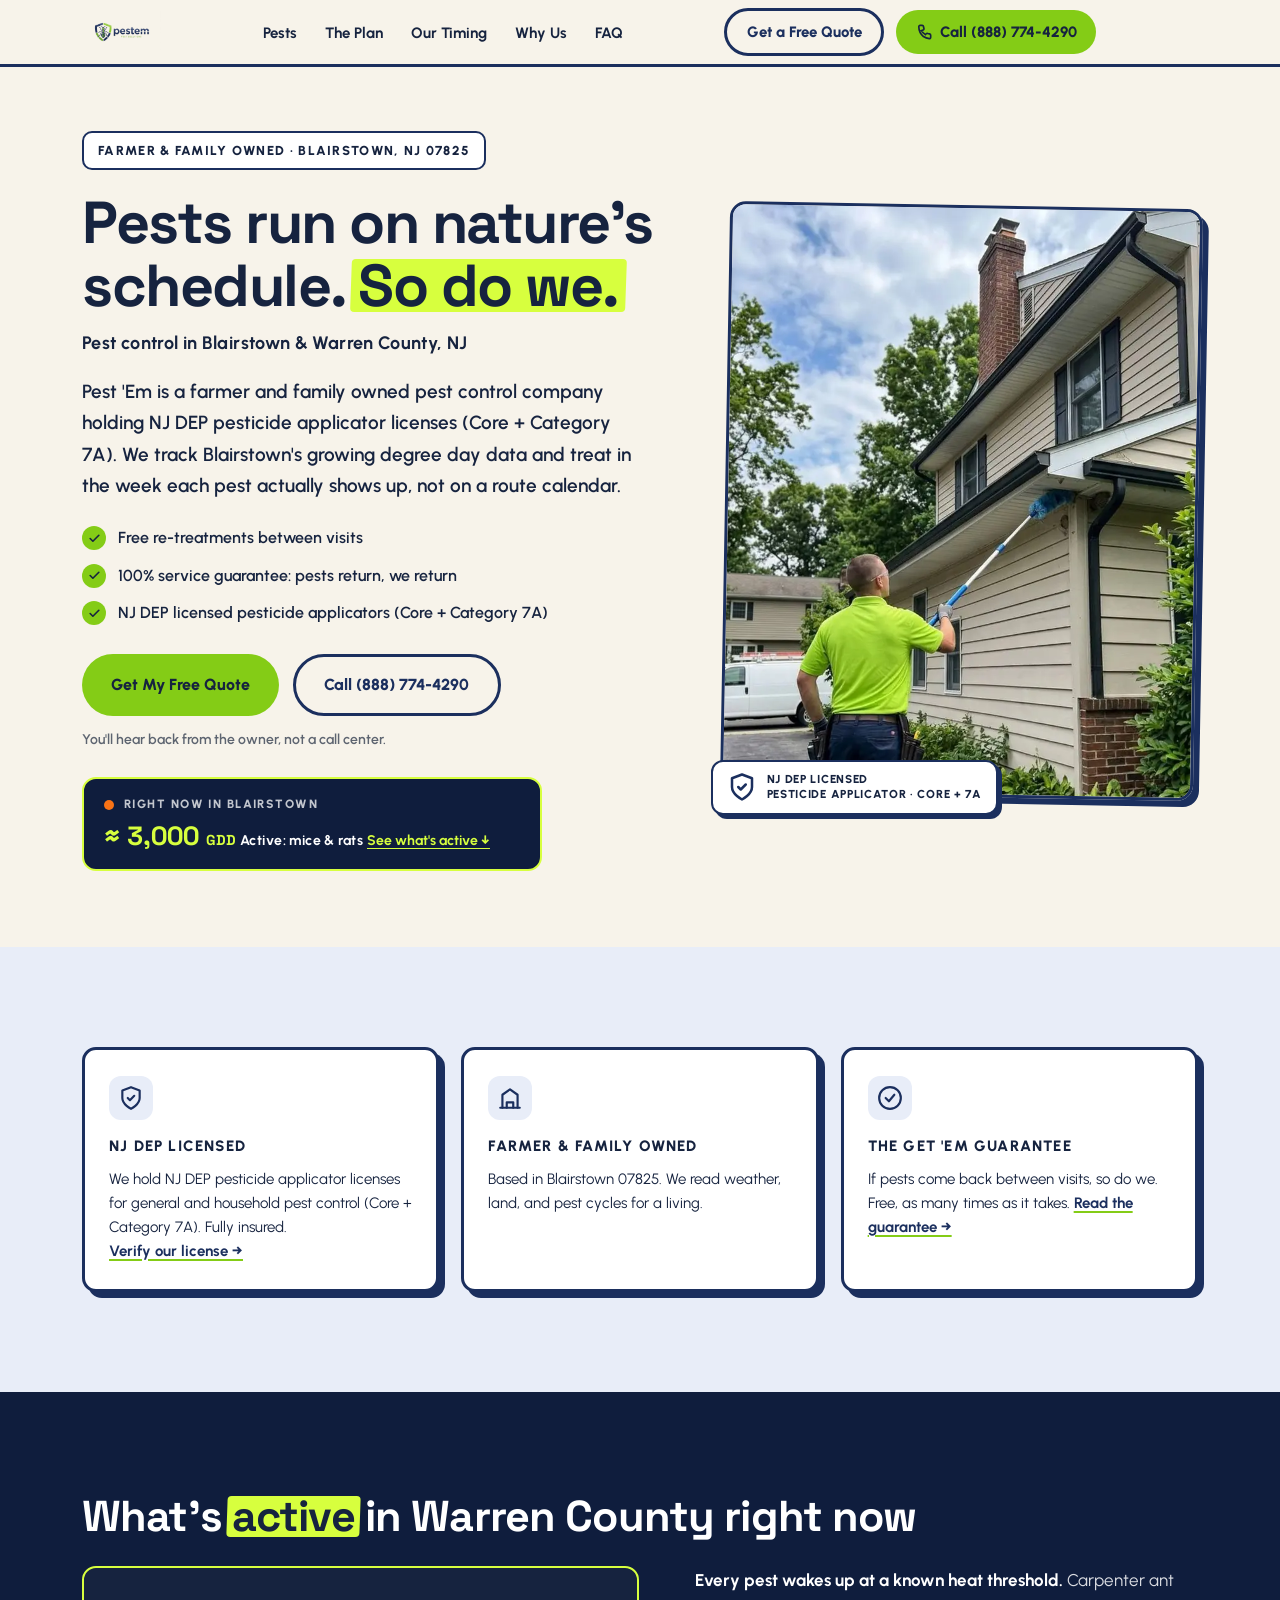
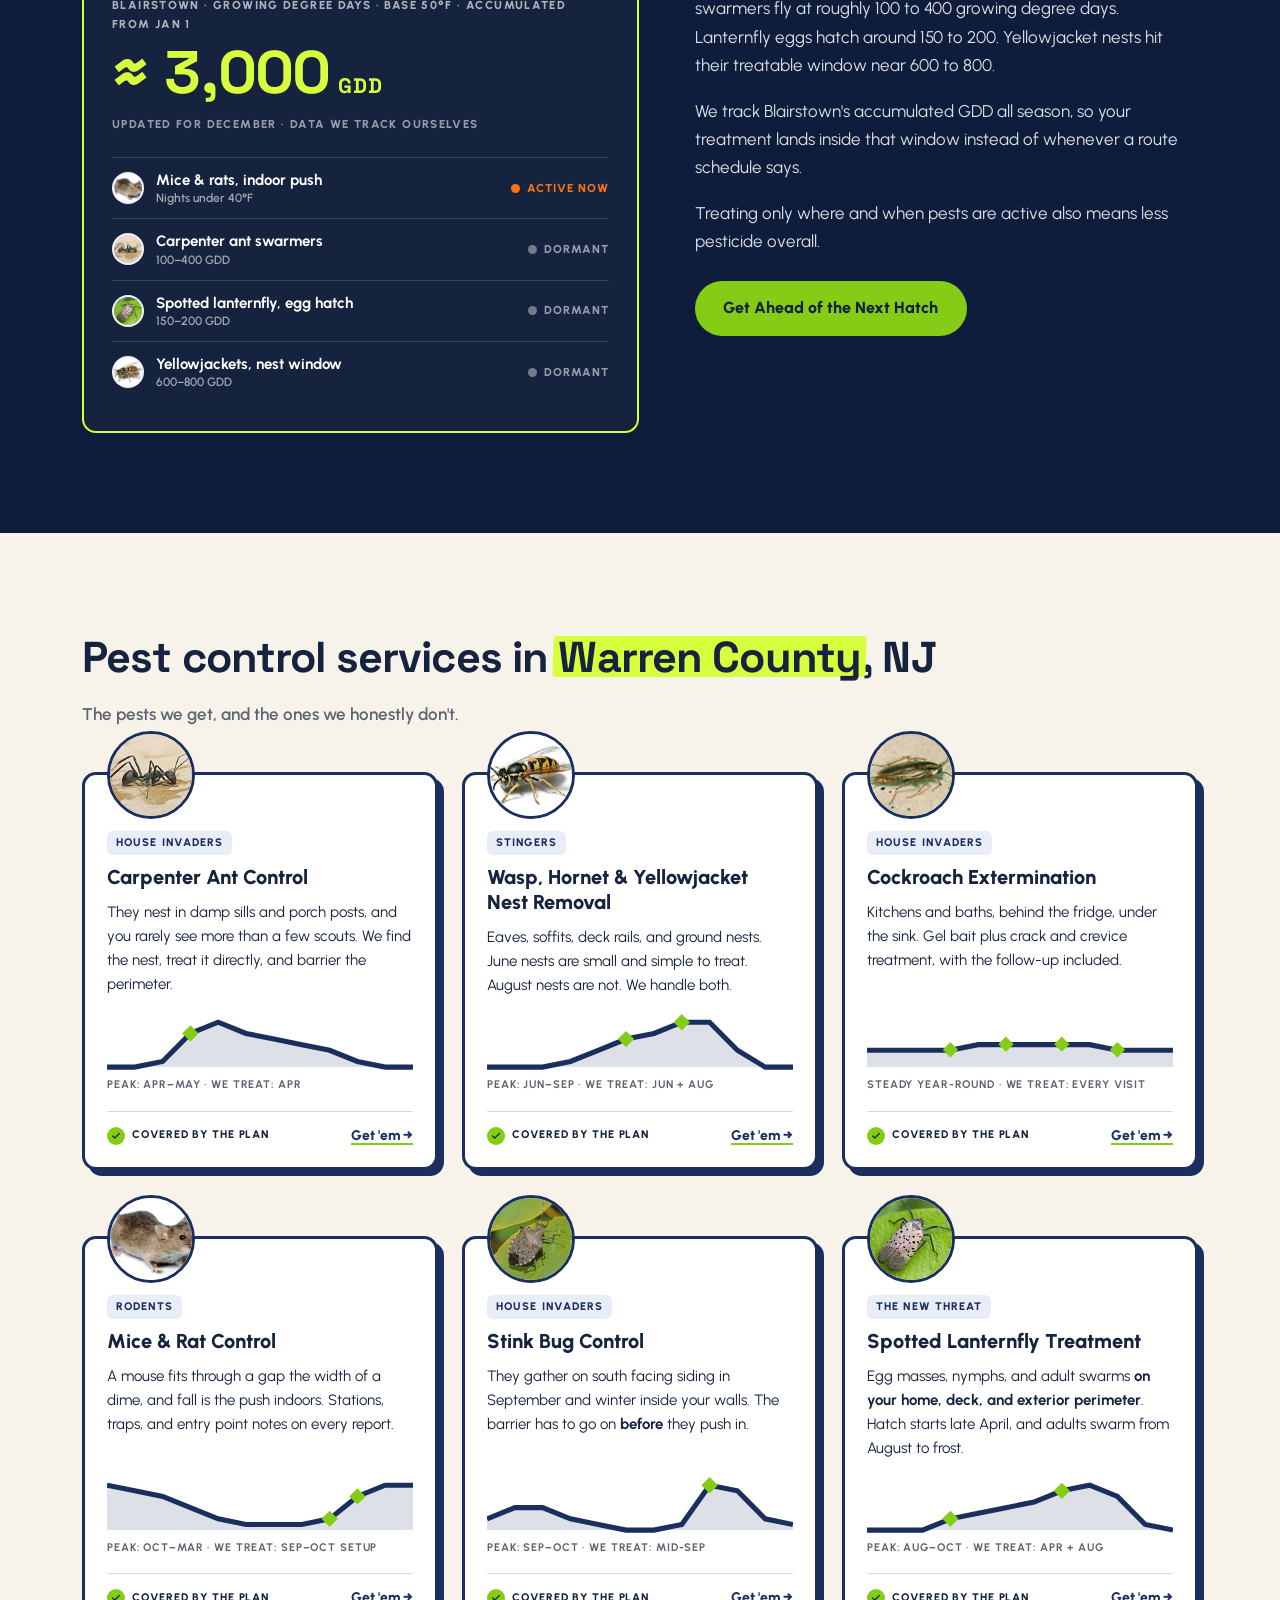
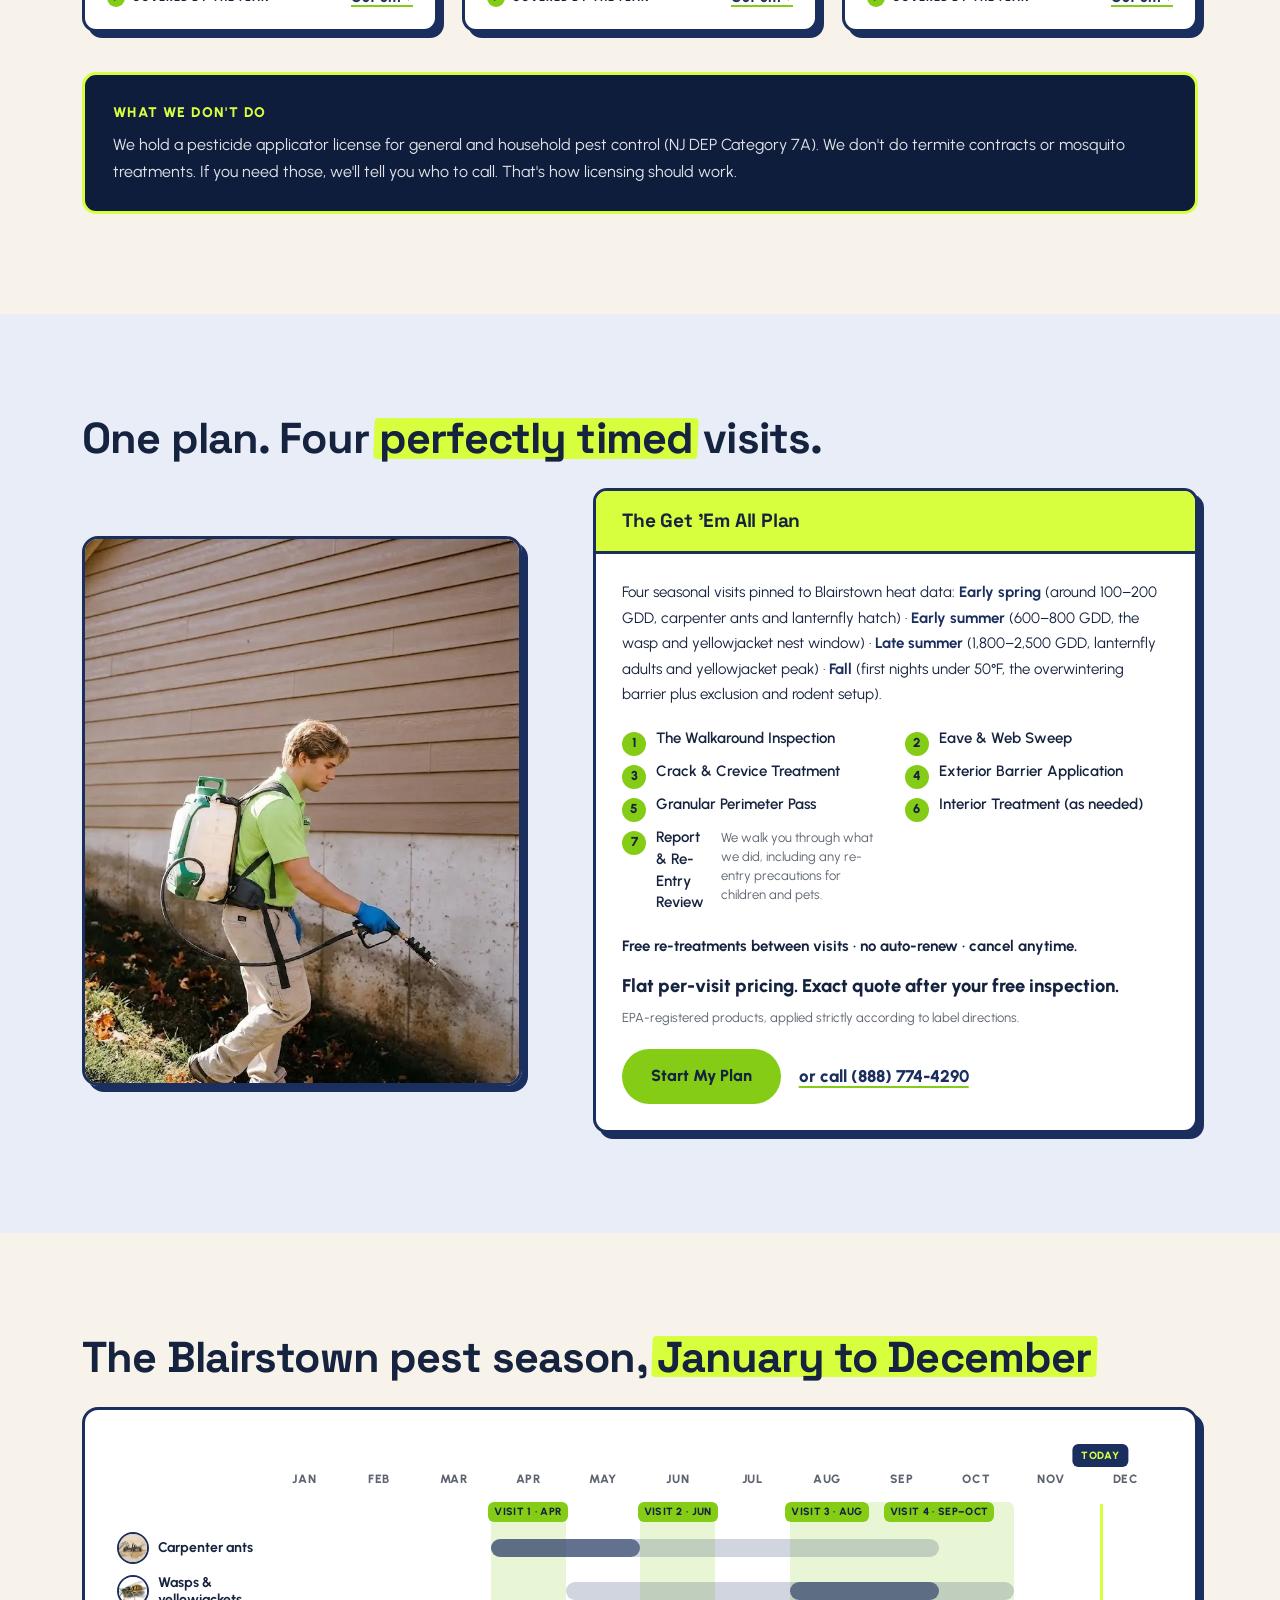
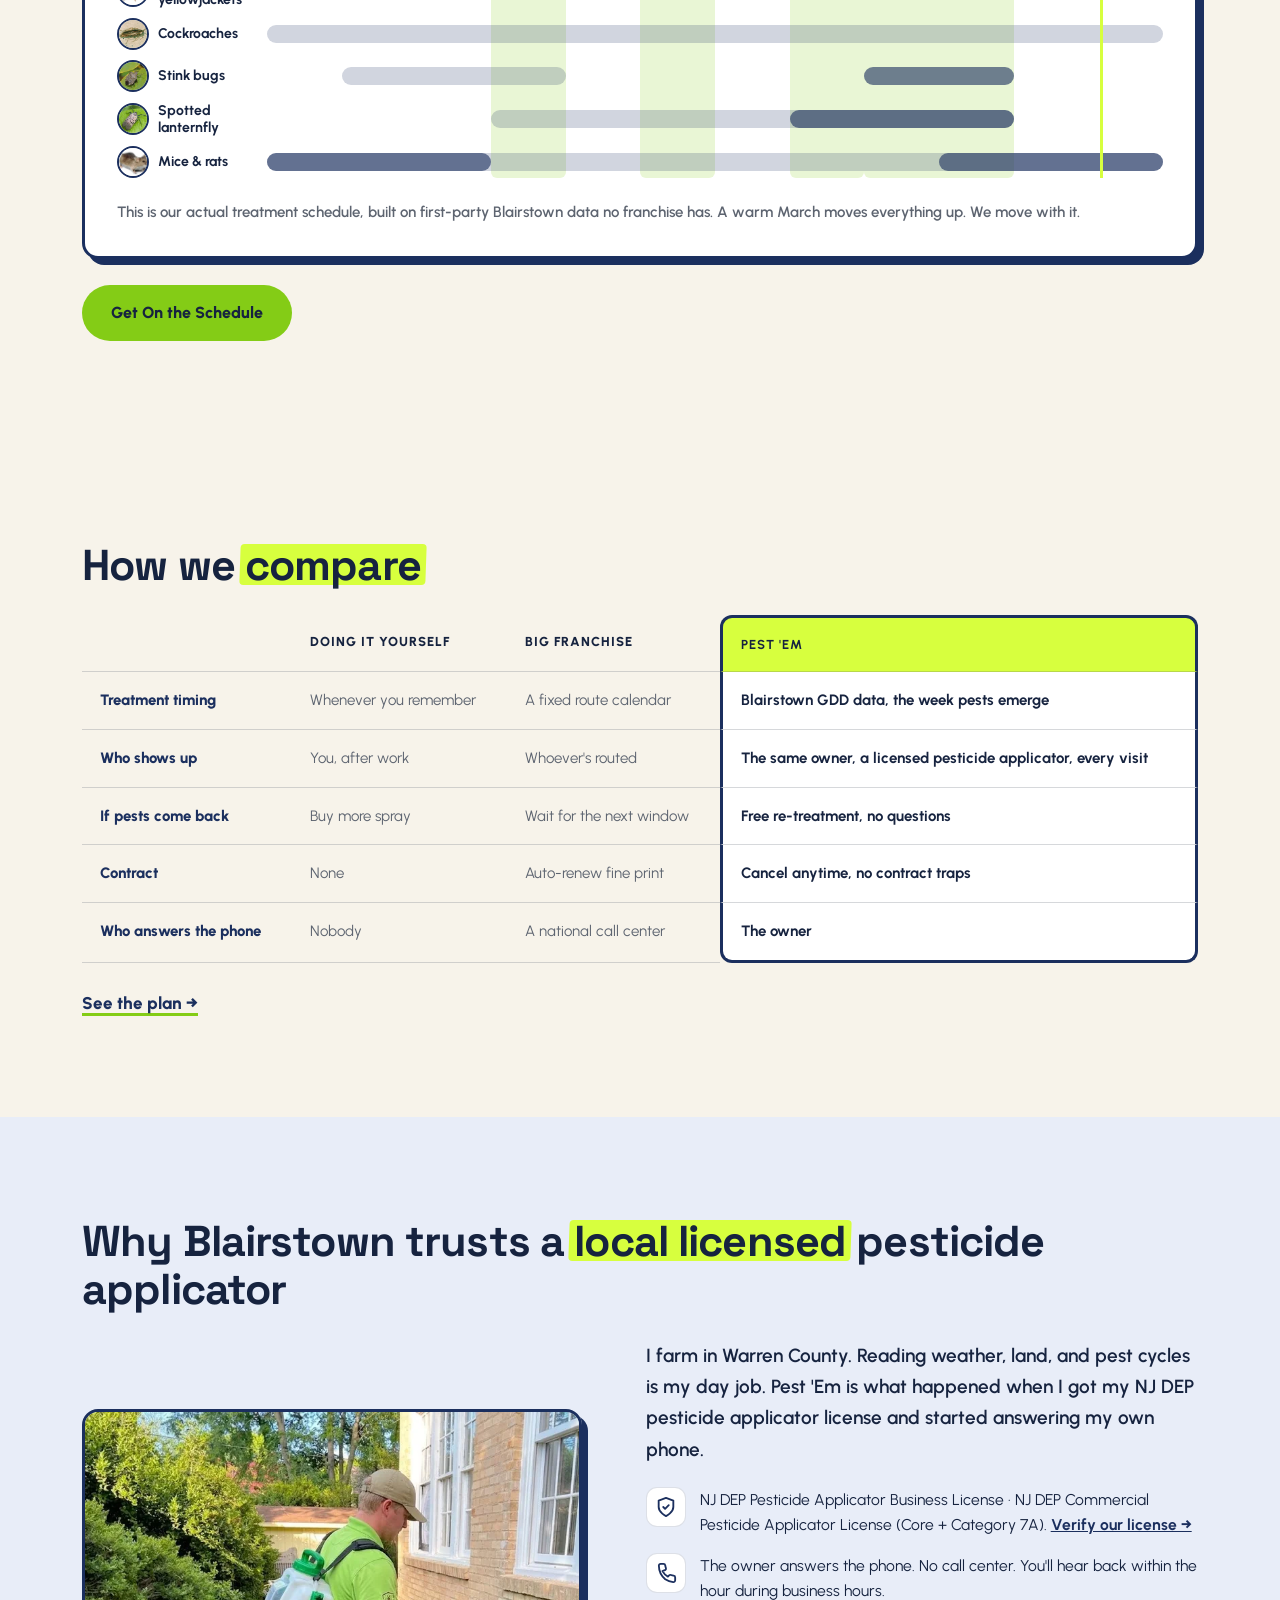
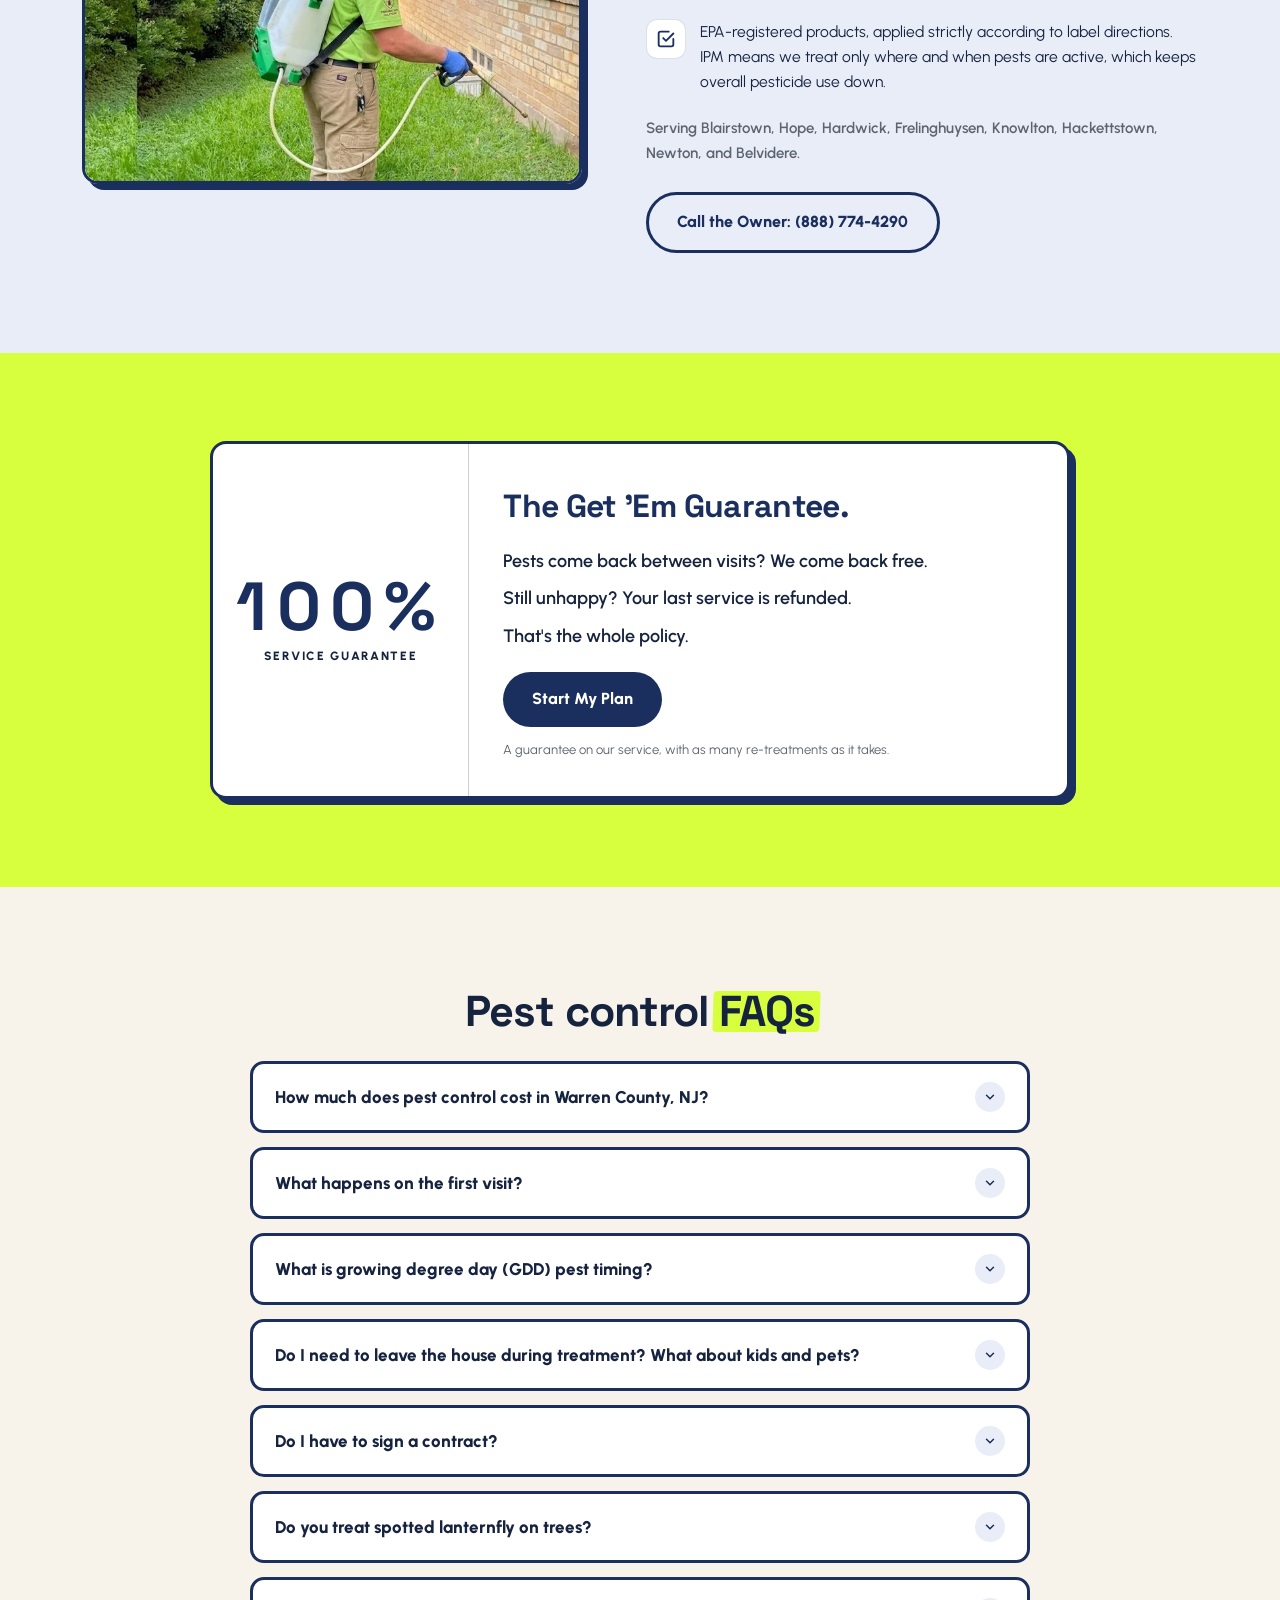
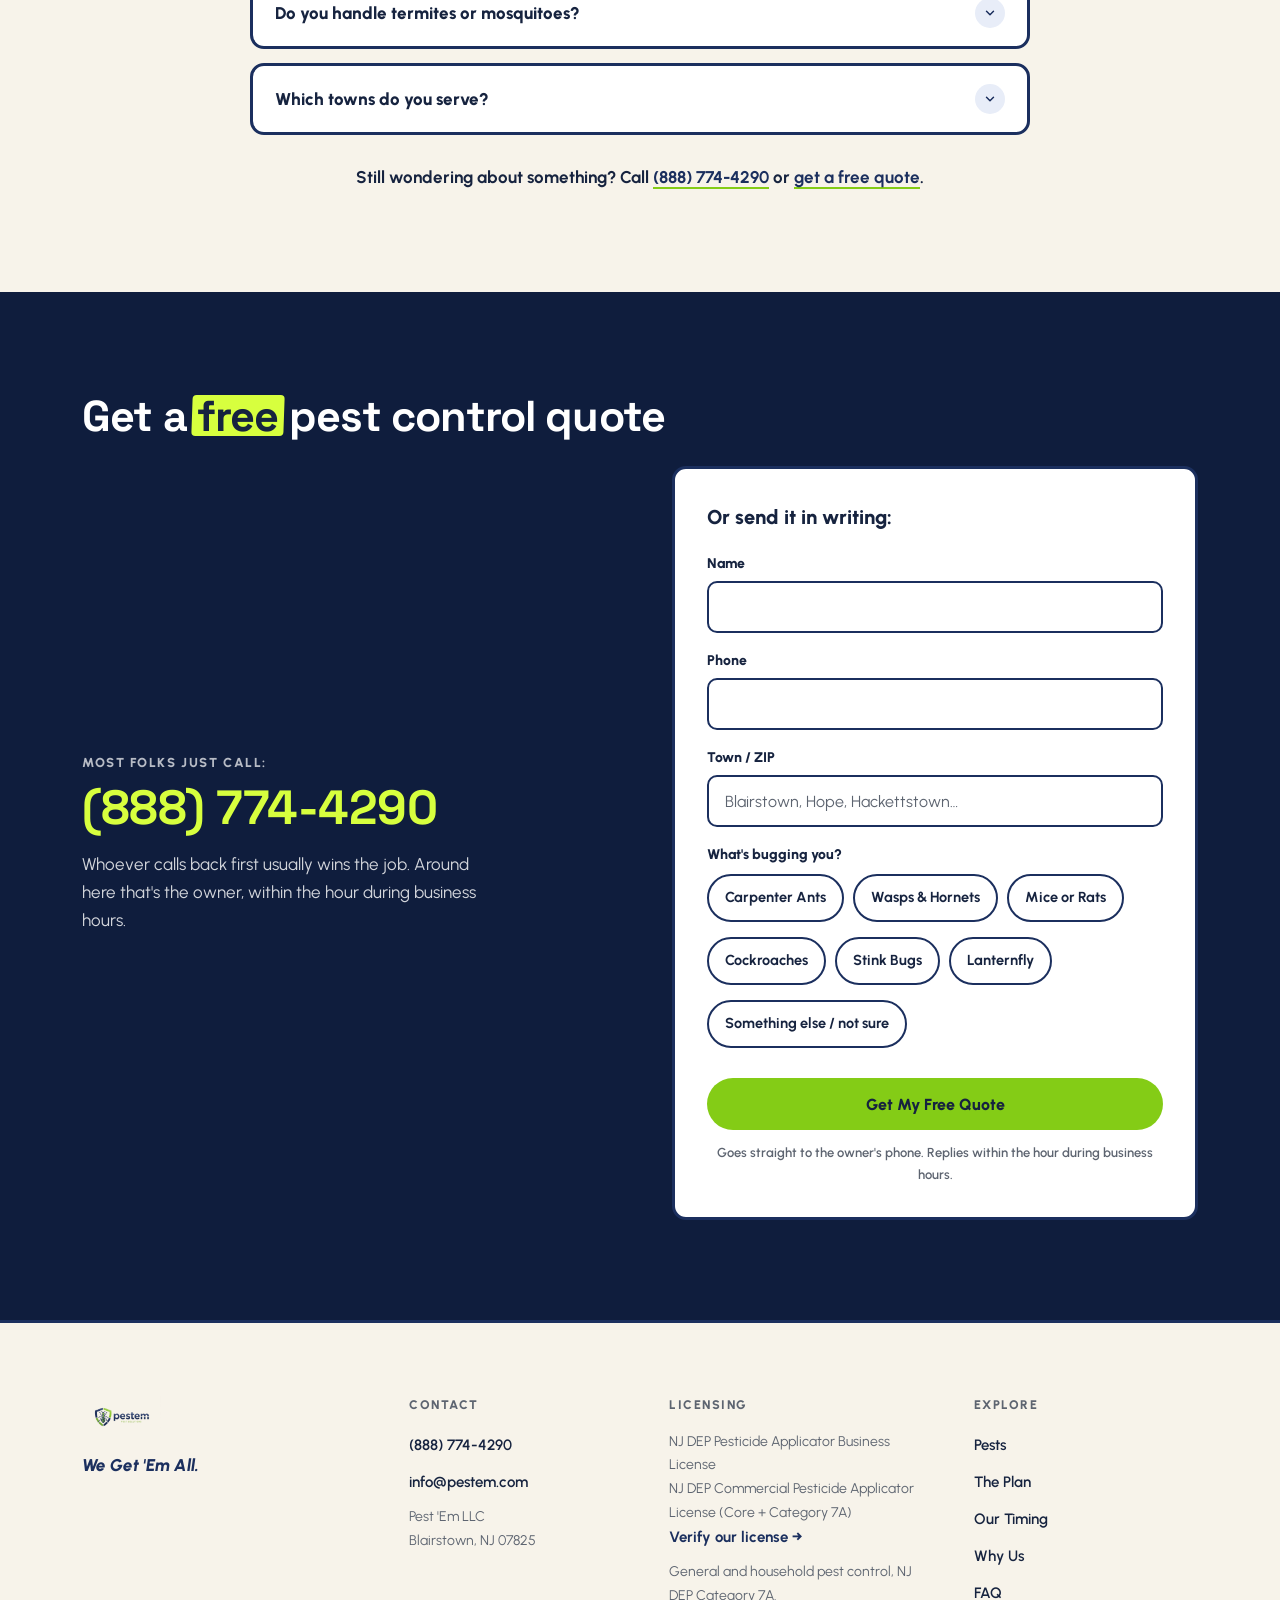
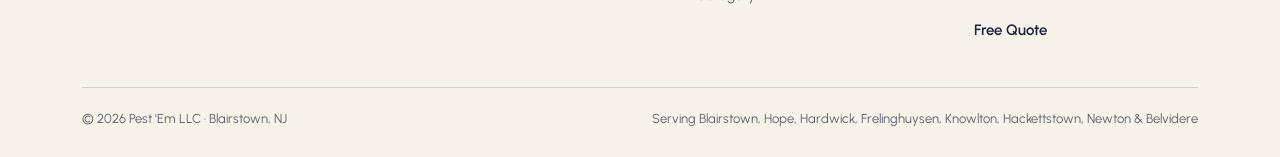
==== commit 9140193d: "Rework per owner feedback + apply adversarial review findings Owner feedback: - Space Grotesk senten" ====
--- a/index.html
+++ b/index.html
@@ -4,19 +4,23 @@
 <meta charset="UTF-8">
 <meta name="viewport" content="width=device-width, initial-scale=1">
 <title>Pest Control in Blairstown &amp; Warren County NJ | Pest 'Em</title>
-<meta name="description" content="Farmer &amp; family owned pest control in Blairstown, NJ. Quarterly prevention timed to when Warren County pests actually emerge. Free re-treatments. Call (888) 774-4290.">
+<meta name="description" content="Farmer and family owned pest control in Blairstown, NJ. Prevention timed to when Warren County pests actually emerge. Free re-treatments. (888) 774-4290.">
 <link rel="canonical" href="https://pestem.com/">
 <meta name="theme-color" content="#1B2F5E">
 
 <!-- Open Graph / Twitter -->
 <meta property="og:type" content="website">
 <meta property="og:url" content="https://pestem.com/">
-<meta property="og:title" content="Pest 'Em — We Get 'Em All | Pest Control in Blairstown, NJ">
-<meta property="og:description" content="Farmer &amp; family owned. Treatments timed to Blairstown growing-degree-day data — free re-treatments between visits. (888) 774-4290.">
+<meta property="og:site_name" content="Pest 'Em">
+<meta property="og:title" content="Pest 'Em | Pest Control in Blairstown, NJ">
+<meta property="og:description" content="Farmer and family owned. Treatments timed to Blairstown growing degree day data, with free re-treatments between visits. (888) 774-4290.">
 <meta property="og:image" content="https://pestem.com/og-image.jpg">
 <meta property="og:image:width" content="1200">
 <meta property="og:image:height" content="630">
+<meta property="og:image:alt" content="Pest 'Em technician treating a home exterior, with the Pest 'Em logo and phone number">
 <meta name="twitter:card" content="summary_large_image">
+<meta name="twitter:title" content="Pest 'Em | Pest Control in Blairstown, NJ">
+<meta name="twitter:description" content="Farmer and family owned. Treatments timed to Blairstown growing degree day data. (888) 774-4290.">
 
 <!-- Icons -->
 <link rel="icon" type="image/png" href="favicon.png">
@@ -25,7 +29,7 @@
 <!-- Fonts -->
 <link rel="preconnect" href="https://fonts.googleapis.com">
 <link rel="preconnect" href="https://fonts.gstatic.com" crossorigin>
-<link href="https://fonts.googleapis.com/css2?family=Archivo+Black&family=Urbanist:wght@400;600;700;800&display=swap" rel="stylesheet">
+<link href="https://fonts.googleapis.com/css2?family=Space+Grotesk:wght@500;700&family=Urbanist:wght@400;600;700;800&display=swap" rel="stylesheet">
 
 <!-- LCP hero preload -->
 <link rel="preload" as="image"
@@ -54,7 +58,7 @@
   "hasCredential": {
     "@type": "EducationalOccupationalCredential",
     "credentialCategory": "license",
-    "name": "NJ DEP Commercial Pesticide Applicator License — Core + Category 7A (General & Household Pest Control)",
+    "name": "NJ DEP Commercial Pesticide Applicator License, Core + Category 7A (General & Household Pest Control)",
     "recognizedBy": { "@type": "GovernmentOrganization", "name": "New Jersey Department of Environmental Protection" }
   },
   "hasOfferCatalog": {
@@ -76,21 +80,21 @@
   "@type": "FAQPage",
   "mainEntity": [
     { "@type": "Question", "name": "How much does pest control cost in Warren County, NJ?",
-      "acceptedAnswer": { "@type": "Answer", "text": "Quarterly prevention plans run a flat per-visit rate, and your exact number comes from a free inspection — no contracts, no auto-renew, cancel anytime. First visits take a little longer and price a little higher than regular visits. Fastest answer: call (888) 774-4290 and the owner will quote you over the phone." } },
+      "acceptedAnswer": { "@type": "Answer", "text": "Quarterly plans run a flat per-visit rate. Your exact number comes from a free inspection, with no contracts and no auto-renew. First visits take longer and cost a bit more than regular visits. The fastest answer is a call: the owner will quote you at (888) 774-4290." } },
     { "@type": "Question", "name": "What happens on the first visit?",
-      "acceptedAnswer": { "@type": "Answer", "text": "Plan on 45–60 minutes. We start with the Walkaround Inspection, then treat where the evidence points: eaves and webs, cracks and crevices, the exterior barrier, granular perimeter, and interior spots as needed. Every visit ends with the Report & Re-Entry Review — we walk you through what we did, including any re-entry precautions for children and pets. It's normal to see a brief uptick in activity for a few days after treatment, then a steady decline. If anything's still moving, the re-treatment is free." } },
-    { "@type": "Question", "name": "What is growing-degree-day (GDD) pest timing?",
-      "acceptedAnswer": { "@type": "Answer", "text": "Insects develop on accumulated heat, not calendar dates. Growing degree days measure that heat, adding up day by day from January 1. Every pest wakes up near a known GDD threshold — carpenter ant swarmers around 100–400, lanternfly hatch at 150–200, yellowjacket nests at 600–800. We track Blairstown's GDD all season and time each visit to land inside those windows, which is something a fixed monthly route calendar simply can't do." } },
+      "acceptedAnswer": { "@type": "Answer", "text": "Plan on 45 to 60 minutes. We start with a walkaround inspection, then treat where the evidence points: eaves and webs, cracks and crevices, the exterior barrier, the granular perimeter, and interior spots as needed. Every visit ends with a report and re-entry review, where we walk you through what we did, including any re-entry precautions for children and pets. A brief uptick in activity for a few days after treatment is normal, then it drops off. If anything is still moving, the re-treatment is free." } },
+    { "@type": "Question", "name": "What is growing degree day (GDD) pest timing?",
+      "acceptedAnswer": { "@type": "Answer", "text": "Insects develop on accumulated heat, not calendar dates. Growing degree days measure that heat, adding up day by day from January 1. Each pest becomes active near a known GDD threshold: carpenter ant swarmers around 100 to 400, lanternfly hatch at 150 to 200, yellowjacket nests at 600 to 800. We track Blairstown's GDD all season and time each visit to land inside those windows. A fixed monthly route can't do that." } },
     { "@type": "Question", "name": "Do I need to leave the house during treatment? What about kids and pets?",
-      "acceptedAnswer": { "@type": "Answer", "text": "Usually not for exterior work. We use EPA-registered products, applied strictly according to label directions, and we review every treatment with you — including any re-entry precautions for children and pets — before we leave." } },
+      "acceptedAnswer": { "@type": "Answer", "text": "Usually not for exterior work. We use EPA-registered products, applied strictly according to label directions, and we review every treatment with you before we leave, including any re-entry precautions for children and pets." } },
     { "@type": "Question", "name": "Do I have to sign a contract?",
-      "acceptedAnswer": { "@type": "Answer", "text": "No. The plan is quarterly, you can cancel anytime, and there are no auto-renew traps. We'd rather earn the next visit than lock you into it." } },
+      "acceptedAnswer": { "@type": "Answer", "text": "No. The plan is quarterly and you can cancel anytime. There are no auto-renew traps. We'd rather earn the next visit than lock you into it." } },
     { "@type": "Question", "name": "Do you treat spotted lanternfly on trees?",
-      "acceptedAnswer": { "@type": "Answer", "text": "We treat lanternfly egg masses, nymphs, and adult swarms on your home, deck, and exterior perimeter. Spraying trees and orchards requires a different NJ DEP license category, so we don't offer it — and we're happy to point you to a provider who does." } },
+      "acceptedAnswer": { "@type": "Answer", "text": "We treat lanternfly egg masses, nymphs, and adult swarms on your home, deck, and exterior perimeter. Spraying trees and orchards requires a different NJ DEP license category, so we don't offer it, and we're happy to point you to a provider who does." } },
     { "@type": "Question", "name": "Do you handle termites or mosquitoes?",
-      "acceptedAnswer": { "@type": "Answer", "text": "No — and we'll tell you that up front. We're licensed for general and household pest control (NJ DEP Category 7A). Termite contracts and mosquito treatments require different license categories, and if you need them we'll gladly tell you who to call." } },
+      "acceptedAnswer": { "@type": "Answer", "text": "No, and we'll tell you that up front. We hold a pesticide applicator license for general and household pest control (NJ DEP Category 7A). Termite contracts and mosquito treatments require different license categories. If you need them, we'll gladly tell you who to call." } },
     { "@type": "Question", "name": "Which towns do you serve?",
-      "acceptedAnswer": { "@type": "Answer", "text": "Blairstown, Hope, Hardwick, Frelinghuysen, Knowlton, Hackettstown, Newton, and Belvidere — plus nearby Warren and Sussex County towns. Not sure if you're in range? Call (888) 774-4290 and ask." } }
+      "acceptedAnswer": { "@type": "Answer", "text": "Blairstown, Hope, Hardwick, Frelinghuysen, Knowlton, Hackettstown, Newton, and Belvidere, plus nearby Warren and Sussex County towns. Not sure if you're in range? Call (888) 774-4290 and ask." } }
   ]
 }
 </script>
@@ -121,13 +125,12 @@
 img{max-width:100%;display:block;}
 a{color:inherit;}
 .wrap{max-width:1180px;margin:0 auto;padding-inline:clamp(1.25rem,4vw,2rem);}
-.section{padding-block:clamp(3.5rem,9vw,6.5rem);}
+.section{padding-block:clamp(3.5rem,9vw,6.25rem);}
 section[id]{scroll-margin-top:90px;}
 
-.display{font-family:'Archivo Black',sans-serif;font-weight:400;text-transform:uppercase;letter-spacing:-0.015em;line-height:0.98;}
-h2.sec-title{font-family:'Archivo Black',sans-serif;font-weight:400;text-transform:uppercase;letter-spacing:-0.015em;line-height:1.04;font-size:clamp(1.9rem,4vw,3rem);margin-bottom:0.6em;}
+h2.sec-title{font-family:'Space Grotesk',sans-serif;font-weight:700;letter-spacing:-0.02em;line-height:1.12;font-size:clamp(1.8rem,3.6vw,2.7rem);margin-bottom:0.6em;}
 .hl{position:relative;display:inline-block;color:var(--ink);z-index:0;}
-.hl::before{content:'';position:absolute;inset:0.08em -0.14em;background:var(--chartreuse);transform:skew(-2deg);border-radius:4px;z-index:-1;}
+.hl::before{content:'';position:absolute;inset:0.08em -0.12em;background:var(--chartreuse);transform:skew(-2deg);border-radius:4px;z-index:-1;}
 .eyebrow{font-weight:800;font-size:0.8125rem;text-transform:uppercase;letter-spacing:0.12em;}
 .lead{font-weight:600;font-size:1.1875rem;}
 .fine{font-size:0.8125rem;color:var(--gray-mut);}
@@ -145,6 +148,7 @@
 .btn-navy:hover{background:var(--navy-deep);}
 :is(a,button,summary,input,select):focus-visible{outline:3px solid var(--navy);outline-offset:2px;border-radius:6px;}
 .on-dark :is(a,button):focus-visible{outline-color:var(--chartreuse);}
+.form-card :is(a,button,input):focus-visible{outline-color:var(--navy);}
 
 /* -------- Cards -------- */
 .card{background:var(--white);border:3px solid var(--navy);border-radius:14px;box-shadow:6px 6px 0 var(--navy);}
@@ -157,6 +161,7 @@
 /* -------- Skip link -------- */
 .skip{position:absolute;left:-9999px;top:0;background:var(--navy);color:#fff;padding:12px 20px;z-index:999;border-radius:0 0 10px 0;font-weight:800;}
 .skip:focus{left:0;}
+.sr-only{position:absolute;width:1px;height:1px;padding:0;margin:-1px;overflow:hidden;clip:rect(0 0 0 0);white-space:nowrap;border:0;}
 
 /* -------- Nav -------- */
 .nav{position:sticky;top:0;z-index:200;background:var(--cream);border-bottom:3px solid var(--navy);transition:background .2s;}
@@ -171,8 +176,8 @@
 .nav-ctas{display:flex;gap:12px;align-items:center;}
 .nav-ctas .btn{min-height:44px;padding:0.6em 1.3em;font-size:0.9375rem;}
 .nav-phone-mobile{display:none;}
-.hamburger{display:none;background:none;border:0;cursor:pointer;padding:8px;}
-.hamburger span{display:block;width:26px;height:3px;background:var(--ink);border-radius:2px;margin:5px 0;transition:transform .25s, opacity .25s;}
+.hamburger{display:none;background:none;border:0;cursor:pointer;padding:8px 10px;min-width:44px;}
+.hamburger span{display:block;width:26px;height:3px;background:var(--ink);border-radius:2px;margin:5px 0;}
 @media(max-width:1023px){
   .nav-links,.nav-ctas{display:none;}
   .nav-phone-mobile{display:inline-flex;align-items:center;justify-content:center;width:44px;height:44px;border-radius:50%;background:var(--lime);color:var(--ink);}
@@ -182,16 +187,16 @@
 @media(min-width:1024px){.nav-right-m .nav-phone-mobile,.nav-right-m .hamburger{display:none;}}
 
 /* Mobile overlay menu */
-.menu-overlay{position:fixed;inset:0;background:var(--navy-deep);z-index:300;display:none;flex-direction:column;padding:24px;overflow:auto;}
+.menu-overlay{position:fixed;inset:0;background:var(--cream);z-index:300;display:none;flex-direction:column;padding:24px;overflow:auto;}
 .menu-overlay.open{display:flex;}
-.menu-top{display:flex;justify-content:space-between;align-items:center;margin-bottom:8vh;}
-.menu-top img{height:40px;filter:brightness(0) invert(1);}
-.menu-close{background:none;border:0;color:#fff;font-size:2rem;cursor:pointer;padding:8px;line-height:1;}
-.menu-links{list-style:none;display:flex;flex-direction:column;gap:22px;margin-bottom:7vh;}
-.menu-links a{font-family:'Archivo Black',sans-serif;text-transform:uppercase;font-size:2rem;color:#fff;text-decoration:none;letter-spacing:-0.015em;}
-.menu-links a:hover{color:var(--chartreuse);}
+.menu-top{display:flex;justify-content:space-between;align-items:center;margin-bottom:7vh;}
+.menu-top img{height:40px;}
+.menu-close{background:none;border:0;color:var(--ink);font-size:2rem;cursor:pointer;padding:8px 14px;line-height:1;}
+.menu-links{list-style:none;display:flex;flex-direction:column;gap:20px;margin-bottom:6vh;}
+.menu-links a{font-family:'Space Grotesk',sans-serif;font-weight:700;font-size:1.75rem;color:var(--ink);text-decoration:none;letter-spacing:-0.02em;}
+.menu-links a:hover{color:var(--navy);text-decoration:underline;text-decoration-color:var(--lime);text-decoration-thickness:3px;text-underline-offset:6px;}
 .menu-cta{display:flex;flex-direction:column;gap:16px;align-items:flex-start;}
-.menu-cta .tel-big{color:var(--chartreuse);font-weight:800;font-size:1.375rem;text-decoration:none;}
+.menu-cta .tel-big{color:var(--navy);font-weight:800;font-size:1.375rem;text-decoration:none;}
 body.menu-open{overflow:hidden;}
 
 /* -------- Hero -------- */
@@ -199,8 +204,8 @@
 .hero-grid{display:grid;grid-template-columns:1.1fr 0.9fr;gap:clamp(2rem,5vw,4rem);align-items:center;}
 .hero-chip-owned{display:inline-block;background:var(--white);border:2px solid var(--navy);border-radius:10px;padding:7px 14px;font-weight:800;font-size:0.8125rem;text-transform:uppercase;letter-spacing:0.1em;margin-bottom:22px;}
 h1{margin-bottom:20px;}
-.h1-shout{display:block;font-family:'Archivo Black',sans-serif;font-weight:400;text-transform:uppercase;letter-spacing:-0.015em;line-height:0.98;font-size:clamp(2.5rem,5.5vw,4.25rem);}
-.h1-geo{display:block;font-family:'Urbanist',sans-serif;font-weight:700;font-size:1.125rem;letter-spacing:0.02em;text-transform:none;margin-top:16px;color:var(--ink);line-height:1.4;}
+.h1-shout{display:block;font-family:'Space Grotesk',sans-serif;font-weight:700;letter-spacing:-0.025em;line-height:1.05;font-size:clamp(2.3rem,4.8vw,3.7rem);}
+.h1-geo{display:block;font-family:'Urbanist',sans-serif;font-weight:700;font-size:1.125rem;letter-spacing:0.02em;margin-top:14px;color:var(--ink);line-height:1.4;}
 .hero-sub{max-width:560px;margin-bottom:24px;}
 .hero-checks{list-style:none;display:flex;flex-direction:column;gap:11px;margin-bottom:28px;}
 .hero-checks li{display:flex;gap:12px;align-items:flex-start;font-weight:600;font-size:1rem;}
@@ -213,35 +218,23 @@
 .gdd-chip{display:block;background:var(--navy-deep);border:2px solid var(--chartreuse);border-radius:14px;padding:16px 20px;max-width:460px;text-decoration:none;color:#fff;}
 .gdd-chip:hover .gdd-see{text-decoration-thickness:3px;}
 .gdd-top{display:flex;align-items:center;gap:10px;margin-bottom:6px;}
-.pulse-dot{width:10px;height:10px;border-radius:50%;background:var(--orange);flex-shrink:0;animation:pulse 2s infinite;}
-@keyframes pulse{0%,100%{box-shadow:0 0 0 0 rgba(249,115,22,0.5);}50%{box-shadow:0 0 0 6px rgba(249,115,22,0);}}
+.pulse-dot{width:10px;height:10px;border-radius:50%;background:var(--orange);flex-shrink:0;}
 .gdd-top .eyebrow{color:rgba(255,255,255,0.75);font-size:0.75rem;}
-.gdd-num{font-family:'Archivo Black',sans-serif;font-size:1.75rem;color:var(--chartreuse);letter-spacing:0;font-variant-numeric:tabular-nums;line-height:1.1;}
+.gdd-num{font-family:'Space Grotesk',sans-serif;font-weight:700;font-size:1.65rem;color:var(--chartreuse);font-variant-numeric:tabular-nums;line-height:1.1;}
 .gdd-num small{font-size:0.9rem;}
 .gdd-active{font-weight:700;font-size:0.875rem;color:#fff;margin-top:4px;letter-spacing:0.03em;}
 .gdd-see{display:inline-block;margin-top:8px;color:var(--chartreuse);font-weight:700;font-size:0.875rem;text-decoration:underline;text-underline-offset:3px;}
 
 /* Hero photo */
 .hero-media{position:relative;}
-.hero-photo{transform:rotate(1.5deg);aspect-ratio:4/5;}
+.hero-photo{transform:rotate(1deg);aspect-ratio:4/5;}
 .hero-photo img{width:100%;height:100%;object-fit:cover;object-position:center 30%;}
-.badge-round{position:absolute;top:-22px;right:-14px;width:122px;height:122px;border-radius:50%;background:var(--chartreuse);border:3px solid var(--navy);display:flex;flex-direction:column;align-items:center;justify-content:center;gap:2px;transform:rotate(2deg);text-align:center;z-index:3;}
-.badge-round .display{font-size:0.9rem;line-height:1.1;}
-.badge-round svg{width:16px;height:16px;fill:var(--navy);}
-.badge-license{position:absolute;bottom:-18px;left:-14px;background:var(--white);border:2px solid var(--navy);border-radius:12px;padding:10px 14px;display:flex;align-items:center;gap:10px;transform:rotate(-1.5deg);z-index:3;box-shadow:4px 4px 0 var(--navy);}
-.badge-license img{width:36px;height:36px;object-fit:contain;}
+.badge-license{position:absolute;bottom:-18px;left:-14px;background:var(--white);border:2px solid var(--navy);border-radius:12px;padding:10px 14px;display:flex;align-items:center;gap:10px;z-index:3;box-shadow:4px 4px 0 var(--navy);}
+.badge-license svg{width:30px;height:30px;stroke:var(--navy);fill:none;stroke-width:2;stroke-linecap:round;stroke-linejoin:round;flex-shrink:0;}
 .badge-license div{font-weight:800;font-size:0.72rem;text-transform:uppercase;letter-spacing:0.06em;line-height:1.35;}
 
-/* -------- Marquee -------- */
-.marquee{background:var(--navy-deep);height:64px;overflow:hidden;display:flex;align-items:center;position:relative;}
-.mq-inner{display:flex;width:max-content;animation:mq 40s linear infinite;}
-.marquee:hover .mq-inner{animation-play-state:paused;}
-.mq-track{display:flex;align-items:center;white-space:nowrap;font-family:'Archivo Black',sans-serif;text-transform:uppercase;font-size:1.25rem;color:var(--chartreuse);letter-spacing:0.01em;}
-.mq-track .star{margin:0 18px;font-size:0.9rem;color:rgba(255,255,255,0.55);}
-@keyframes mq{from{transform:translateX(0);}to{transform:translateX(-50%);}}
-.sr-only{position:absolute;width:1px;height:1px;padding:0;margin:-1px;overflow:hidden;clip:rect(0 0 0 0);white-space:nowrap;border:0;}
-
 /* -------- Trust trio -------- */
+.bg-tint{background:var(--tint);}
 .trio{display:grid;grid-template-columns:repeat(3,1fr);gap:22px;}
 .trio-card{padding:26px 24px;}
 .trio-card .t-icon{width:44px;height:44px;border-radius:12px;background:var(--tint);display:flex;align-items:center;justify-content:center;margin-bottom:14px;}
@@ -250,39 +243,35 @@
 .trio-card p{font-size:0.9375rem;line-height:1.6;}
 .trio-card a{font-weight:700;color:var(--navy);text-decoration:underline;text-decoration-color:var(--lime);text-decoration-thickness:2px;text-underline-offset:3px;}
 
-/* -------- Scoreboard -------- */
+/* -------- Right now panel -------- */
 .on-dark{background:var(--navy-deep);color:#fff;}
 .on-dark h2.sec-title{color:#fff;}
 .score-grid{display:grid;grid-template-columns:1.05fr 0.95fr;gap:clamp(2rem,5vw,3.5rem);align-items:start;}
 .board{background:#16233F;border:2px solid var(--chartreuse);border-radius:14px;padding:28px;}
 .board-label{font-weight:800;font-size:0.72rem;text-transform:uppercase;letter-spacing:0.12em;color:rgba(255,255,255,0.65);margin-bottom:10px;line-height:1.6;}
-.board-num{font-family:'Archivo Black',sans-serif;font-size:clamp(3rem,7vw,5rem);color:var(--chartreuse);font-variant-numeric:tabular-nums;line-height:1;text-shadow:0 0 24px rgba(215,255,62,0.35);}
+.board-num{font-family:'Space Grotesk',sans-serif;font-weight:700;font-size:clamp(2.5rem,5.5vw,3.75rem);color:var(--chartreuse);font-variant-numeric:tabular-nums;line-height:1;}
 .board-num .unit{font-size:0.35em;letter-spacing:0.05em;margin-left:8px;}
 .board-stamp{font-weight:800;font-size:0.72rem;text-transform:uppercase;letter-spacing:0.12em;color:rgba(255,255,255,0.55);margin:12px 0 22px;line-height:1.7;}
-.board-rows{display:flex;flex-direction:column;gap:0;}
+.board-rows{display:flex;flex-direction:column;}
 .b-row{display:flex;align-items:center;gap:12px;padding:12px 0;border-top:1px solid rgba(255,255,255,0.14);}
 .b-ava{width:32px;height:32px;border-radius:50%;object-fit:cover;border:2px solid rgba(255,255,255,0.3);flex-shrink:0;background:var(--tint);}
-.b-ava-svg{width:32px;height:32px;border-radius:50%;border:2px solid rgba(255,255,255,0.3);flex-shrink:0;background:var(--tint);display:flex;align-items:center;justify-content:center;}
-.b-ava-svg svg{width:20px;height:20px;}
 .b-name{font-weight:700;font-size:0.9375rem;flex:1;min-width:0;line-height:1.35;}
 .b-name small{display:block;font-weight:600;font-size:0.75rem;color:rgba(255,255,255,0.6);}
 .b-status{display:flex;align-items:center;gap:7px;font-weight:800;font-size:0.72rem;letter-spacing:0.08em;flex-shrink:0;}
 .b-status i{width:9px;height:9px;border-radius:50%;flex-shrink:0;}
 .st-active{color:var(--orange);}.st-active i{background:var(--orange);}
 .st-next{color:var(--chartreuse);}.st-next i{background:var(--chartreuse);}
-.st-dormant{color:rgba(255,255,255,0.45);}.st-dormant i{background:rgba(255,255,255,0.35);}
+.st-dormant{color:rgba(255,255,255,0.55);}.st-dormant i{background:rgba(255,255,255,0.4);}
 .score-copy p{color:rgba(255,255,255,0.85);margin-bottom:18px;}
 .score-copy p strong{color:#fff;}
 .score-copy .btn{margin-top:8px;}
 
 /* -------- Pest grid -------- */
-.bg-tint{background:var(--tint);}
 .sec-sub{font-size:1.0625rem;color:var(--gray-mut);font-weight:600;margin-top:-0.4em;margin-bottom:2.4em;}
 .pests-grid{display:grid;grid-template-columns:repeat(3,1fr);gap:24px;row-gap:66px;margin-top:44px;}
 .pest-card{position:relative;padding:56px 22px 20px;display:flex;flex-direction:column;gap:10px;}
-.pest-chip{position:absolute;top:-44px;left:22px;width:88px;height:88px;border-radius:50%;border:3px solid var(--navy);background:var(--tint);overflow:hidden;display:flex;align-items:center;justify-content:center;}
+.pest-chip{position:absolute;top:-44px;left:22px;width:88px;height:88px;border-radius:50%;border:3px solid var(--navy);background:var(--tint);overflow:hidden;}
 .pest-chip img{width:100%;height:100%;object-fit:cover;}
-.pest-chip svg{width:56px;height:56px;}
 .pest-cat{align-self:flex-start;font-weight:800;font-size:0.6875rem;text-transform:uppercase;letter-spacing:0.1em;background:var(--tint);color:var(--navy);border-radius:6px;padding:3px 9px;}
 .pest-card h3{font-weight:800;font-size:1.25rem;line-height:1.25;}
 .pest-card .p-body{font-size:0.9375rem;line-height:1.6;flex:1;}
@@ -300,12 +289,11 @@
 
 /* -------- Plan -------- */
 .plan-grid{display:grid;grid-template-columns:0.85fr 1.15fr;gap:clamp(2rem,5vw,4rem);align-items:center;}
-.plan-media{position:relative;max-width:440px;}
-.plan-photo{transform:rotate(-1deg);aspect-ratio:4/5;}
+.plan-media{max-width:440px;}
+.plan-photo{aspect-ratio:4/5;}
 .plan-photo img{width:100%;height:100%;object-fit:cover;}
-.sticker-visit{position:absolute;top:-24px;right:-16px;width:104px;height:104px;border-radius:50%;background:var(--chartreuse);border:3px solid var(--navy);display:flex;align-items:center;justify-content:center;text-align:center;transform:rotate(2deg);font-weight:800;font-size:0.78rem;text-transform:uppercase;letter-spacing:0.06em;line-height:1.3;z-index:3;}
 .plan-card{overflow:hidden;}
-.plan-cap{background:var(--chartreuse);border-bottom:3px solid var(--navy);padding:14px 26px;font-family:'Archivo Black',sans-serif;text-transform:uppercase;font-size:1.25rem;letter-spacing:-0.01em;}
+.plan-cap{background:var(--chartreuse);border-bottom:3px solid var(--navy);padding:14px 26px;font-family:'Space Grotesk',sans-serif;font-weight:700;font-size:1.2rem;letter-spacing:-0.01em;}
 .plan-body{padding:26px;}
 .plan-visits{font-size:0.9375rem;line-height:1.7;margin-bottom:20px;}
 .plan-visits strong{color:var(--navy);}
@@ -321,21 +309,20 @@
 
 /* -------- Season schedule -------- */
 .poster{background:var(--white);border:3px solid var(--navy);border-radius:16px;box-shadow:6px 6px 0 var(--navy);padding:clamp(18px,3vw,32px);}
-.sched-desktop{position:relative;}
-.sched-grid{display:grid;grid-template-columns:150px repeat(12,1fr);grid-auto-rows:auto;gap:10px 0;position:relative;}
+.sched-desktop{position:relative;padding-top:28px;}
+.sched-grid{display:grid;grid-template-columns:150px repeat(12,minmax(0,1fr));grid-auto-rows:auto;gap:10px 0;position:relative;}
 .s-mon{grid-row:1;font-weight:800;font-size:0.75rem;text-transform:uppercase;letter-spacing:0.06em;text-align:center;color:var(--gray-mut);padding-bottom:2px;}
-.s-flag{grid-row:2/9;background:rgba(132,204,22,0.18);border-radius:6px;position:relative;}
+.s-flag{grid-row:2/9;background:rgba(132,204,22,0.18);border-radius:6px;}
 .s-pennant{grid-row:2;z-index:2;display:flex;align-items:flex-start;justify-content:center;}
 .s-pennant span{background:var(--lime);color:var(--ink);font-weight:800;font-size:0.6560rem;text-transform:uppercase;letter-spacing:0.03em;border-radius:6px;padding:3px 6px;text-align:center;line-height:1.3;white-space:nowrap;}
 .s-label{position:relative;display:flex;align-items:center;gap:9px;font-weight:700;font-size:0.875rem;background:none;border:0;font-family:inherit;color:var(--ink);cursor:pointer;text-align:left;padding:0;grid-column:1;}
 .s-label img{width:32px;height:32px;border-radius:50%;object-fit:cover;border:2px solid var(--navy);flex-shrink:0;background:var(--tint);}
-.s-label .b-ava-svg{width:32px;height:32px;border:2px solid var(--navy);}
-.tip{display:none;position:absolute;left:0;top:calc(100% + 6px);z-index:20;background:var(--navy);color:#fff;font-weight:700;font-size:0.8125rem;letter-spacing:0.03em;text-transform:uppercase;border-radius:10px;padding:9px 13px;width:max-content;max-width:300px;line-height:1.5;box-shadow:0 8px 20px rgba(15,29,61,0.35);}
-.s-label:hover .tip,.s-label:focus-visible .tip,.s-label.tip-open .tip{display:block;}
+.tip{display:none;position:absolute;left:0;top:calc(100% + 6px);z-index:20;background:var(--navy);color:#fff;font-weight:700;font-size:0.8125rem;letter-spacing:0.03em;border-radius:10px;padding:9px 13px;width:max-content;max-width:300px;line-height:1.5;box-shadow:4px 4px 0 rgba(15,29,61,0.25);}
+.s-label.tip-open .tip{display:block;}
 .s-bar{height:18px;border-radius:9px;background:rgba(27,47,94,0.2);align-self:center;}
 .s-bar.peak{background:rgba(27,47,94,0.6);}
 .now-line{position:absolute;top:34px;bottom:0;width:3px;background:var(--chartreuse);left:calc(150px + (100% - 150px) * var(--nowfrac,0.545));z-index:5;pointer-events:none;}
-.now-chip{position:absolute;top:0;left:calc(150px + (100% - 150px) * var(--nowfrac,0.545));transform:translate(-50%,0);background:var(--navy);color:var(--chartreuse);font-weight:800;font-size:0.6560rem;letter-spacing:0.08em;text-transform:uppercase;border-radius:6px;padding:3px 8px;white-space:nowrap;z-index:6;pointer-events:none;}
+.now-chip{position:absolute;top:-26px;left:calc(150px + (100% - 150px) * var(--nowfrac,0.545));transform:translate(-50%,0);background:var(--navy);color:var(--chartreuse);font-weight:800;font-size:0.6560rem;letter-spacing:0.08em;text-transform:uppercase;border-radius:6px;padding:3px 8px;white-space:nowrap;z-index:6;pointer-events:none;}
 .sched-mobile{display:none;}
 .sched-cap{margin-top:22px;font-size:0.9375rem;color:var(--gray-mut);font-weight:600;}
 .sched-cta{margin-top:26px;}
@@ -345,10 +332,10 @@
 .cmp{width:100%;min-width:560px;border-collapse:separate;border-spacing:0;}
 .cmp th,.cmp td{padding:16px 18px;text-align:left;font-size:0.9375rem;vertical-align:top;border-bottom:1px solid rgba(93,100,112,0.25);}
 .cmp thead th{font-weight:800;text-transform:uppercase;font-size:0.8125rem;letter-spacing:0.08em;}
-.cmp .row-label{font-weight:800;color:var(--navy);}
+.cmp th.row-label{font-weight:800;color:var(--navy);font-size:0.9375rem;text-transform:none;letter-spacing:0;}
 .cmp .col-us{background:var(--white);border-left:3px solid var(--navy);border-right:3px solid var(--navy);font-weight:700;}
 .cmp thead .col-us{background:var(--chartreuse);border-top:3px solid var(--navy);border-radius:12px 12px 0 0;}
-.cmp tbody tr:last-child .col-us{border-bottom:3px solid var(--navy);border-radius:0 0 12px 12px;box-shadow:6px 6px 0 rgba(27,47,94,0.25);}
+.cmp tbody tr:last-child .col-us{border-bottom:3px solid var(--navy);border-radius:0 0 12px 12px;}
 .cmp .muted{color:var(--gray-mut);}
 .cmp-cta{margin-top:26px;font-weight:800;}
 .cmp-cta a{color:var(--navy);text-decoration:underline;text-decoration-color:var(--lime);text-decoration-thickness:3px;text-underline-offset:4px;}
@@ -360,24 +347,21 @@
 .why-copy .lead{margin-bottom:22px;}
 .why-rows{display:flex;flex-direction:column;gap:16px;margin-bottom:22px;}
 .why-row{display:flex;gap:14px;align-items:flex-start;font-size:0.9765rem;line-height:1.6;}
-.why-row .t-icon{flex-shrink:0;width:40px;height:40px;border-radius:11px;background:var(--tint);display:flex;align-items:center;justify-content:center;}
+.why-row .t-icon{flex-shrink:0;width:40px;height:40px;border-radius:11px;background:var(--white);border:1px solid rgba(27,47,94,0.15);display:flex;align-items:center;justify-content:center;}
 .why-row .t-icon svg{width:22px;height:22px;stroke:var(--navy);fill:none;stroke-width:2;stroke-linecap:round;stroke-linejoin:round;}
 .why-row a{font-weight:700;color:var(--navy);}
 .why-towns{font-weight:600;font-size:0.9375rem;color:var(--gray-mut);margin-bottom:26px;}
 
 /* -------- Guarantee -------- */
 .gband{background:var(--chartreuse);padding-block:clamp(3.5rem,8vw,5.5rem);}
-.ticket{position:relative;max-width:860px;margin:0 auto;background:var(--white);border:3px solid var(--navy);border-radius:16px;box-shadow:6px 6px 0 var(--navy);display:grid;grid-template-columns:32% 1fr;}
-.ticket-stub{border-right:2px dashed var(--navy);display:flex;flex-direction:column;align-items:center;justify-content:center;gap:6px;padding:36px 18px;text-align:center;}
-.ticket-stub .display{font-size:clamp(3.5rem,7vw,5rem);color:var(--navy);}
+.ticket{max-width:860px;margin:0 auto;background:var(--white);border:3px solid var(--navy);border-radius:16px;box-shadow:6px 6px 0 var(--navy);display:grid;grid-template-columns:30% 1fr;}
+.ticket-stub{border-right:1px solid rgba(93,100,112,0.3);display:flex;flex-direction:column;align-items:center;justify-content:center;gap:6px;padding:36px 18px;text-align:center;}
+.ticket-stub .big{font-family:'Space Grotesk',sans-serif;font-weight:700;font-size:clamp(3rem,6vw,4.25rem);color:var(--navy);line-height:1;}
 .ticket-stub span{font-weight:800;font-size:0.75rem;text-transform:uppercase;letter-spacing:0.14em;}
 .ticket-main{padding:36px 34px;}
-.ticket-main h2{font-family:'Archivo Black',sans-serif;font-weight:400;text-transform:uppercase;letter-spacing:-0.015em;font-size:clamp(1.6rem,3vw,2.2rem);color:var(--navy);margin-bottom:14px;}
+.ticket-main h2{font-family:'Space Grotesk',sans-serif;font-weight:700;letter-spacing:-0.02em;font-size:clamp(1.5rem,2.8vw,2rem);color:var(--navy);margin-bottom:14px;}
 .ticket-lines{list-style:none;display:flex;flex-direction:column;gap:8px;margin-bottom:20px;}
 .ticket-lines li{font-weight:600;font-size:1.125rem;}
-.notch{position:absolute;width:28px;height:28px;border-radius:50%;background:var(--chartreuse);border:3px solid var(--navy);left:calc(32% - 14px);z-index:2;}
-.notch.top{top:-17px;}
-.notch.bot{bottom:-17px;}
 .ticket-main .fine{margin-top:12px;}
 
 /* -------- FAQ -------- */
@@ -391,11 +375,13 @@
 .faq-item[open] .faq-chev{transform:rotate(180deg);background:var(--lime);}
 .faq-a{padding:0 22px 20px;font-size:0.9765rem;line-height:1.7;}
 .faq-a a{font-weight:700;color:var(--navy);}
+.faq-cta{text-align:center;margin-top:28px;font-weight:700;}
+.faq-cta a{color:var(--navy);text-decoration:underline;text-decoration-color:var(--lime);text-decoration-thickness:2px;text-underline-offset:4px;}
 
 /* -------- Quote -------- */
 .quote-grid{display:grid;grid-template-columns:1fr 1fr;gap:clamp(2rem,5vw,4.5rem);align-items:center;}
 .q-steer .eyebrow{color:rgba(255,255,255,0.7);display:block;margin-bottom:10px;}
-.q-tel{font-family:'Archivo Black',sans-serif;font-size:clamp(2rem,4.5vw,3.25rem);color:var(--chartreuse);text-decoration:none;letter-spacing:-0.01em;display:inline-block;line-height:1.05;margin-bottom:16px;}
+.q-tel{font-family:'Space Grotesk',sans-serif;font-weight:700;font-size:clamp(1.9rem,4.2vw,3rem);color:var(--chartreuse);text-decoration:none;letter-spacing:-0.01em;display:inline-block;line-height:1.05;margin-bottom:16px;}
 .q-tel:hover{text-decoration:underline;text-decoration-thickness:4px;text-underline-offset:6px;}
 .q-steer p{color:rgba(255,255,255,0.82);max-width:420px;}
 .form-card{background:var(--white);border:3px solid var(--navy);border-radius:14px;padding:clamp(22px,3vw,32px);color:var(--ink);min-height:540px;}
@@ -404,31 +390,31 @@
 .f-field label{display:block;font-weight:800;font-size:0.875rem;margin-bottom:6px;}
 .f-field input{width:100%;height:52px;font-family:'Urbanist',sans-serif;font-size:1rem;padding:0 16px;border:2px solid var(--navy);border-radius:10px;background:var(--white);color:var(--ink);}
 .f-field input::placeholder{color:var(--gray-mut);}
-.f-field input:focus{outline:3px solid var(--lime);outline-offset:1px;}
+.f-field input:focus{outline:3px solid var(--navy);outline-offset:1px;}
 fieldset.f-field{border:0;}
 fieldset.f-field legend{font-weight:800;font-size:0.875rem;margin-bottom:8px;padding:0;}
 .pest-pills{display:flex;flex-wrap:wrap;gap:9px;}
-.pest-pills label{position:relative;display:inline-flex;align-items:center;min-height:48px;padding:0 16px;border:2px solid var(--navy);border-radius:999px;font-weight:700;font-size:0.9065rem;cursor:pointer;}
+.pest-pills label{position:relative;display:inline-flex;}
 .pest-pills input{position:absolute;opacity:0;width:1px;height:1px;}
-.pest-pills input:checked + span{position:static;}
-.pest-pills label:has(input:checked){background:var(--lime);}
-.pest-pills input:focus-visible ~ span::after{content:'';position:absolute;inset:-3px;border:3px solid var(--navy);border-radius:999px;}
+.pest-pills span{display:inline-flex;align-items:center;min-height:48px;padding:0 16px;border:2px solid var(--navy);border-radius:999px;font-weight:700;font-size:0.9065rem;cursor:pointer;}
+.pest-pills input:checked + span{background:var(--lime);}
+.pest-pills input:focus-visible + span{outline:3px solid var(--navy);outline-offset:2px;}
 .f-submit{width:100%;margin-top:8px;}
 .f-micro{font-size:0.8125rem;color:var(--gray-mut);text-align:center;margin-top:12px;font-weight:600;}
 .hp{position:absolute;left:-9999px;opacity:0;height:0;overflow:hidden;}
 
-/* -------- Footer -------- */
-.footer{background:var(--navy-deep);color:#fff;border-top:1px solid rgba(255,255,255,0.14);padding-block:clamp(3rem,6vw,4.5rem) 1.75rem;}
+/* -------- Footer (light) -------- */
+.footer{background:var(--cream);color:var(--ink);border-top:3px solid var(--navy);padding-block:clamp(3rem,6vw,4.5rem) 1.75rem;}
 .foot-grid{display:grid;grid-template-columns:1.3fr 1fr 1.2fr 1fr;gap:36px;margin-bottom:44px;}
-.foot-brand img{height:44px;filter:brightness(0) invert(1);margin-bottom:12px;}
-.foot-slogan{color:var(--chartreuse);font-weight:800;font-style:italic;font-size:1.0625rem;}
-.foot-col h4{font-weight:800;font-size:0.78rem;text-transform:uppercase;letter-spacing:0.12em;color:rgba(255,255,255,0.6);margin-bottom:14px;}
+.foot-brand img{height:44px;margin-bottom:12px;}
+.foot-slogan{color:var(--navy);font-weight:800;font-style:italic;font-size:1.0625rem;}
+.foot-col h3{font-weight:800;font-size:0.78rem;text-transform:uppercase;letter-spacing:0.12em;color:var(--gray-mut);margin-bottom:14px;}
 .foot-col ul{list-style:none;display:flex;flex-direction:column;gap:9px;}
-.foot-col a{color:#fff;text-decoration:none;font-weight:600;font-size:0.9375rem;}
-.foot-col a:hover{color:var(--chartreuse);text-decoration:underline;text-underline-offset:3px;}
-.foot-col p{font-size:0.875rem;color:rgba(255,255,255,0.75);line-height:1.7;}
-.foot-col p a{font-weight:700;}
-.foot-bottom{border-top:1px solid rgba(255,255,255,0.14);padding-top:20px;display:flex;justify-content:space-between;gap:12px;flex-wrap:wrap;font-size:0.8125rem;color:rgba(255,255,255,0.6);}
+.foot-col a{color:var(--ink);text-decoration:none;font-weight:600;font-size:0.9375rem;}
+.foot-col a:hover{color:var(--navy);text-decoration:underline;text-decoration-color:var(--lime);text-decoration-thickness:2px;text-underline-offset:3px;}
+.foot-col p{font-size:0.875rem;color:var(--gray-mut);line-height:1.7;}
+.foot-col p a{font-weight:700;color:var(--navy);}
+.foot-bottom{border-top:1px solid rgba(93,100,112,0.25);padding-top:20px;display:flex;justify-content:space-between;gap:12px;flex-wrap:wrap;font-size:0.8125rem;color:var(--gray-mut);}
 
 /* -------- Sticky mobile bar -------- */
 .sticky-bar{display:none;}
@@ -443,17 +429,9 @@
 @media(prefers-reduced-motion:no-preference){
   [data-reveal]{opacity:0;transform:translateY(16px);transition:opacity .5s ease-out, transform .5s ease-out;}
   [data-reveal].in{opacity:1;transform:none;}
-  .stagger>*:nth-child(2){transition-delay:.07s;}
-  .stagger>*:nth-child(3){transition-delay:.14s;}
-  .stagger>*:nth-child(4){transition-delay:.21s;}
-  .stagger>*:nth-child(5){transition-delay:.28s;}
-  .stagger>*:nth-child(6){transition-delay:.35s;}
 }
 @media(prefers-reduced-motion:reduce){
   html{scroll-behavior:auto;}
-  .mq-inner{animation:none;flex-wrap:wrap;}
-  .mq-track[aria-hidden]{display:none;}
-  .pulse-dot{animation:none;}
   .sticky-bar{transition:none;}
 }
 
@@ -478,11 +456,9 @@
   .m-chips{display:flex;flex-wrap:wrap;gap:7px;flex:1;}
   .m-chip{display:inline-flex;align-items:center;gap:6px;background:var(--tint);border-radius:999px;padding:3px 11px 3px 3px;font-weight:700;font-size:0.78rem;}
   .m-chip img{width:20px;height:20px;border-radius:50%;object-fit:cover;}
-  .m-chip .b-ava-svg{width:20px;height:20px;border:0;}
-  .m-chip .b-ava-svg svg{width:13px;height:13px;}
   .m-pennant{display:block;background:var(--lime);color:var(--ink);border-radius:8px;font-weight:800;font-size:0.72rem;text-transform:uppercase;letter-spacing:0.04em;padding:6px 10px;margin-top:8px;width:100%;}
-  .m-row.now{background:var(--white);border:0;border-left:4px solid var(--chartreuse);border-radius:10px;padding:12px;box-shadow:0 4px 14px rgba(15,29,61,0.08);}
-  .m-now-chip{display:inline-block;background:var(--navy);color:var(--chartreuse);font-weight:800;font-size:0.6560rem;letter-spacing:0.08em;text-transform:uppercase;border-radius:6px;padding:2px 8px;margin-left:8px;vertical-align:2px;}
+  .m-row.now{background:var(--white);border:0;border-left:4px solid var(--chartreuse);border-radius:10px;padding:12px;box-shadow:3px 3px 0 rgba(27,47,94,0.15);}
+  .m-now-chip{display:inline-block;background:var(--navy);color:var(--chartreuse);font-weight:800;font-size:0.6560rem;letter-spacing:0.08em;text-transform:uppercase;border-radius:6px;padding:2px 8px;}
 }
 @media(max-width:767px){
   .pests-grid{grid-template-columns:1fr;row-gap:60px;}
@@ -490,17 +466,11 @@
   .card{box-shadow:4px 4px 0 var(--navy);}
   .hero-photo{aspect-ratio:4/3;}
   .hero-photo img{object-position:center 22%;}
-  .badge-round{display:none;}
   .hero-ctas .btn{flex:1 1 100%;}
   .plan-steps{grid-template-columns:1fr;}
   .ticket{grid-template-columns:1fr;}
-  .ticket-stub{border-right:0;border-bottom:2px dashed var(--navy);padding:26px 18px;}
-  .notch{left:auto;top:auto;}
-  .notch.top{left:-17px;top:calc(50% - 14px);display:none;}
-  .notch.bot{right:-17px;top:calc(50% - 14px);display:none;}
+  .ticket-stub{border-right:0;border-bottom:1px solid rgba(93,100,112,0.3);padding:26px 18px;}
   .foot-grid{grid-template-columns:1fr;}
-  .marquee{height:56px;}
-  .mq-track{font-size:1.05rem;}
 }
 @media(max-width:479px){
   .cmp{min-width:0;}
@@ -514,7 +484,7 @@
 <!-- ============ NAV ============ -->
 <nav class="nav" id="nav" aria-label="Main">
   <div class="nav-inner">
-    <a href="#top" class="nav-logo" aria-label="Pest 'Em — home">
+    <a href="#top" class="nav-logo" aria-label="Pest 'Em home">
       <img src="logo-transparent-new.png?v=4" alt="Pest 'Em" width="1024" height="569">
     </a>
     <ul class="nav-links">
@@ -543,7 +513,7 @@
 </nav>
 
 <!-- Mobile overlay menu -->
-<div class="menu-overlay on-dark" id="menu" role="dialog" aria-modal="true" aria-label="Menu">
+<div class="menu-overlay" id="menu" role="dialog" aria-modal="true" aria-label="Menu">
   <div class="menu-top">
     <img src="logo-transparent-new.png?v=4" alt="Pest 'Em">
     <button class="menu-close" aria-label="Close menu" onclick="closeMenu()">&times;</button>
@@ -570,25 +540,25 @@
     <div>
       <span class="hero-chip-owned">Farmer &amp; Family Owned &middot; Blairstown, NJ 07825</span>
       <h1>
-        <span class="h1-shout">Pests run on nature's schedule.<br><span class="hl">So do we.</span></span>
+        <span class="h1-shout">Pests run on nature's schedule. <span class="hl">So do we.</span></span>
         <span class="h1-geo">Pest control in Blairstown &amp; Warren County, NJ</span>
       </h1>
-      <p class="hero-sub lead">Pest 'Em is a farmer &amp; family owned, NJ DEP&ndash;licensed pest control company. We track Blairstown's growing-degree-day data and treat the week each pest actually emerges &mdash; not whenever a corporate route calendar says.</p>
+      <p class="hero-sub lead">Pest 'Em is a farmer and family owned pest control company holding NJ DEP pesticide applicator licenses (Core + Category 7A). We track Blairstown's growing degree day data and treat in the week each pest actually shows up, not on a route calendar.</p>
       <ul class="hero-checks">
         <li><span class="check-dot"><svg viewBox="0 0 24 24"><polyline points="20 6 9 17 4 12"/></svg></span>Free re-treatments between visits</li>
-        <li><span class="check-dot"><svg viewBox="0 0 24 24"><polyline points="20 6 9 17 4 12"/></svg></span>100% service guarantee &mdash; pests return, we return</li>
-        <li><span class="check-dot"><svg viewBox="0 0 24 24"><polyline points="20 6 9 17 4 12"/></svg></span>NJ DEP&ndash;licensed pesticide applicators (Core + Category 7A)</li>
+        <li><span class="check-dot"><svg viewBox="0 0 24 24"><polyline points="20 6 9 17 4 12"/></svg></span>100% service guarantee: pests return, we return</li>
+        <li><span class="check-dot"><svg viewBox="0 0 24 24"><polyline points="20 6 9 17 4 12"/></svg></span>NJ DEP licensed pesticide applicators (Core + Category 7A)</li>
       </ul>
       <div class="hero-ctas">
         <a class="btn btn-lime" href="#quote">Get My Free Quote</a>
         <a class="btn btn-outline" href="tel:+18887744290">Call (888) 774-4290</a>
       </div>
-      <p class="hero-micro">You'll hear back from the owner &mdash; not a call center.</p>
+      <p class="hero-micro">You'll hear back from the owner, not a call center.</p>
       <a class="gdd-chip" href="#timing">
         <span class="gdd-top"><span class="pulse-dot" aria-hidden="true"></span><span class="eyebrow">Right now in Blairstown</span></span>
         <span class="gdd-num" id="chip-gdd">&approx; 1,430 <small>GDD</small></span>
-        <span class="gdd-active" id="chip-active">ACTIVE: SPOTTED LANTERNFLY</span>
-        <span class="gdd-see">See the scoreboard &darr;</span>
+        <span class="gdd-active" id="chip-active">Active: spotted lanternfly</span>
+        <span class="gdd-see">See what's active &darr;</span>
       </a>
     </div>
     <div class="hero-media" data-reveal>
@@ -598,68 +568,55 @@
           <img src="pest-control-blairstown-nj-hero-1080.jpg" alt="Pest 'Em technician applying an exterior barrier treatment to a home in Blairstown, NJ" width="1080" height="1830" fetchpriority="high">
         </picture>
       </div>
-      <div class="badge-round" aria-hidden="true">
-        <svg viewBox="0 0 24 24"><path d="M12 2l2.9 6.26L21.5 9.3l-4.8 4.5 1.2 6.7L12 17.3l-5.9 3.2 1.2-6.7-4.8-4.5 6.6-1.04z"/></svg>
-        <span class="display">We Get<br>'Em All</span>
-      </div>
       <div class="badge-license">
-        <img src="njdep-logo.png" alt="New Jersey Department of Environmental Protection logo" width="36" height="36">
+        <svg viewBox="0 0 24 24"><path d="M12 22s8-4 8-10V5l-8-3-8 3v7c0 6 8 10 8 10z"/><polyline points="9 12 11 14 15 10"/></svg>
         <div>NJ DEP Licensed<br>Pesticide Applicator &middot; Core + 7A</div>
       </div>
     </div>
   </div>
 </header>
 
-<!-- ============ MARQUEE ============ -->
-<div class="marquee" role="marquee">
-  <p class="sr-only">We get 'em all: carpenter ants, wasps and hornets, yellowjackets, mice and rats, cockroaches, stink bugs, spotted lanternfly, spiders, and fleas.</p>
-  <div class="mq-inner" aria-hidden="true">
-    <span class="mq-track">WE GET 'EM ALL<span class="star">&#9733;</span>CARPENTER ANTS<span class="star">&#9733;</span>WASPS &amp; HORNETS<span class="star">&#9733;</span>YELLOWJACKETS<span class="star">&#9733;</span>MICE &amp; RATS<span class="star">&#9733;</span>COCKROACHES<span class="star">&#9733;</span>STINK BUGS<span class="star">&#9733;</span>SPOTTED LANTERNFLY<span class="star">&#9733;</span>SPIDERS<span class="star">&#9733;</span>FLEAS<span class="star">&#9733;</span></span>
-    <span class="mq-track" aria-hidden="true">WE GET 'EM ALL<span class="star">&#9733;</span>CARPENTER ANTS<span class="star">&#9733;</span>WASPS &amp; HORNETS<span class="star">&#9733;</span>YELLOWJACKETS<span class="star">&#9733;</span>MICE &amp; RATS<span class="star">&#9733;</span>COCKROACHES<span class="star">&#9733;</span>STINK BUGS<span class="star">&#9733;</span>SPOTTED LANTERNFLY<span class="star">&#9733;</span>SPIDERS<span class="star">&#9733;</span>FLEAS<span class="star">&#9733;</span></span>
-  </div>
-</div>
-
 <!-- ============ TRUST TRIO ============ -->
-<section class="section" aria-label="Why homeowners trust Pest 'Em">
-  <div class="wrap trio stagger" data-reveal>
+<section class="section bg-tint" aria-label="Why homeowners trust Pest 'Em">
+  <div class="wrap trio" data-reveal>
     <div class="card lift trio-card">
       <span class="t-icon"><svg viewBox="0 0 24 24"><path d="M12 22s8-4 8-10V5l-8-3-8 3v7c0 6 8 10 8 10z"/><polyline points="9 12 11 14 15 10"/></svg></span>
-      <strong>NJ DEP&ndash;Licensed</strong>
-      <p>NJ DEP Pesticide Applicator Business &mdash; Core + Category 7A. Fully insured.
-      <!-- OWNER TODO: add both real license numbers, e.g. "License #12345-B" — required before launch -->
+      <strong>NJ DEP Licensed</strong>
+      <p>We hold NJ DEP pesticide applicator licenses for general and household pest control (Core + Category 7A). Fully insured.
+      <!-- OWNER TODO: add both real license numbers here, e.g. "Business License #12345-B". Required before launch. -->
       <br><a href="https://www.nj.gov/dep/enforcement/pcp/" rel="noopener">Verify our license &rarr;</a></p>
     </div>
     <div class="card lift trio-card">
       <span class="t-icon"><svg viewBox="0 0 24 24"><path d="M3 21h18"/><path d="M5 21V9l7-5 7 5v12"/><path d="M9 21v-5h6v5"/></svg></span>
       <strong>Farmer &amp; Family Owned</strong>
-      <p>Based in Blairstown 07825. Reading weather, land, and pest cycles is literally our day job.</p>
+      <p>Based in Blairstown 07825. We read weather, land, and pest cycles for a living.</p>
     </div>
     <div class="card lift trio-card">
       <span class="t-icon"><svg viewBox="0 0 24 24"><circle cx="12" cy="12" r="10"/><polyline points="8 12 11 15 16 9"/></svg></span>
       <strong>The Get 'Em Guarantee</strong>
-      <p>Pests come back between visits? So do we. Free &mdash; as many times as it takes. <a href="#guarantee">Read the guarantee &rarr;</a></p>
+      <p>If pests come back between visits, so do we. Free, as many times as it takes. <a href="#guarantee">Read the guarantee &rarr;</a></p>
     </div>
   </div>
 </section>
 
-<!-- ============ SCOREBOARD ============ -->
+<!-- ============ RIGHT NOW ============ -->
 <section class="section on-dark" id="timing">
   <div class="wrap">
-    <h2 class="sec-title" data-reveal>What's bugging Warren County <span class="hl">right now</span></h2>
+    <h2 class="sec-title" data-reveal>What's <span class="hl">active</span> in Warren County right now</h2>
     <div class="score-grid">
-      <div class="board" data-reveal aria-live="polite">
+      <div class="board" data-reveal>
         <p class="board-label">Blairstown &middot; Growing Degree Days &middot; Base 50&deg;F &middot; Accumulated from Jan 1</p>
         <p class="board-num"><span id="gdd-num">&approx; 1,430</span><span class="unit">GDD</span></p>
-        <p class="board-stamp" id="gdd-stamp">Updated for July &middot; Data we track ourselves &mdash; no corporate calendar</p>
+        <p class="board-stamp" id="gdd-stamp">Updated for July &middot; data we track ourselves</p>
         <div class="board-rows" id="board-rows">
           <div class="b-row">
             <img class="b-ava" src="pest-lanternfly-176.webp" alt="" width="32" height="32" loading="lazy">
-            <span class="b-name">Spotted lanternfly &mdash; late nymphs<small>1,000&ndash;1,600 GDD</small></span>
+            <span class="b-name">Spotted lanternfly, late nymphs<small>1,000&ndash;1,600 GDD</small></span>
             <span class="b-status st-active"><i></i>ACTIVE NOW</span>
           </div>
           <div class="b-row">
             <img class="b-ava" src="pest-stinkbug-176.webp" alt="" width="32" height="32" loading="lazy">
-            <span class="b-name">Stink bugs &mdash; fall push indoors<small>First nights under 50&deg;F</small></span>
+            <span class="b-name">Stink bugs, fall push indoors<small>First nights under 50&deg;F</small></span>
             <span class="b-status st-next"><i></i>UP NEXT</span>
           </div>
           <div class="b-row">
@@ -669,15 +626,15 @@
           </div>
           <div class="b-row">
             <img class="b-ava" src="pest-wasp-176.webp" alt="" width="32" height="32" loading="lazy">
-            <span class="b-name">Yellowjackets &mdash; nest window<small>600&ndash;800 GDD</small></span>
+            <span class="b-name">Yellowjackets, nest window<small>600&ndash;800 GDD</small></span>
             <span class="b-status st-dormant"><i></i>DORMANT</span>
           </div>
         </div>
       </div>
       <div class="score-copy" data-reveal>
-        <p><strong>Every pest wakes up at a known heat threshold.</strong> Carpenter ant swarmers fly around 100&ndash;400 growing degree days. Lanternfly eggs hatch at 150&ndash;200. Yellowjacket nests hit their treatable window near 600&ndash;800.</p>
-        <p>We track Blairstown's accumulated GDD all season so your treatment lands inside that narrow window &mdash; not on a route schedule printed in another state.</p>
-        <p>Treating only where and when pests are active also minimizes the amount of pesticide used.</p>
+        <p><strong>Every pest wakes up at a known heat threshold.</strong> Carpenter ant swarmers fly at roughly 100 to 400 growing degree days. Lanternfly eggs hatch around 150 to 200. Yellowjacket nests hit their treatable window near 600 to 800.</p>
+        <p>We track Blairstown's accumulated GDD all season, so your treatment lands inside that window instead of whenever a route schedule says.</p>
+        <p>Treating only where and when pests are active also means less pesticide overall.</p>
         <a class="btn btn-lime" href="#quote">Get Ahead of the Next Hatch</a>
       </div>
     </div>
@@ -685,17 +642,17 @@
 </section>
 
 <!-- ============ PEST GRID ============ -->
-<section class="section bg-tint" id="pests">
+<section class="section" id="pests">
   <div class="wrap">
     <h2 class="sec-title" data-reveal>Pest control services in <span class="hl">Warren County</span>, NJ</h2>
-    <p class="sec-sub" data-reveal>A field guide to the pests we get. (And honestly, the ones we don't.)</p>
-    <div class="pests-grid stagger" data-reveal>
+    <p class="sec-sub" data-reveal>The pests we get, and the ones we honestly don't.</p>
+    <div class="pests-grid" data-reveal>
 
       <div class="card lift pest-card">
         <span class="pest-chip"><img src="pest-ant-176.webp" alt="Carpenter ant close-up" width="88" height="88" loading="lazy"></span>
         <span class="pest-cat">House Invaders</span>
         <h3>Carpenter Ant Control</h3>
-        <p class="p-body">They hollow out the sills and porch posts of older Warren County homes &mdash; quietly. We find the nest, treat it directly, and barrier the perimeter.</p>
+        <p class="p-body">They nest in damp sills and porch posts, and you rarely see more than a few scouts. We find the nest, treat it directly, and barrier the perimeter.</p>
         <div class="spark" aria-hidden="true">
           <svg viewBox="0 0 120 24"><path d="M0,22 L10.9,22 L21.8,19.8 L32.7,8.8 L43.6,4.4 L54.5,8.8 L65.5,11 L76.4,13.2 L87.3,15.4 L98.2,19.8 L109.1,22 L120,22 Z" fill="rgba(27,47,94,0.15)"/><path d="M0,22 L10.9,22 L21.8,19.8 L32.7,8.8 L43.6,4.4 L54.5,8.8 L65.5,11 L76.4,13.2 L87.3,15.4 L98.2,19.8 L109.1,22 L120,22" fill="none" stroke="#1B2F5E" stroke-width="2"/><path d="M32.7,5.6 l3.2,3.2 -3.2,3.2 -3.2,-3.2 Z" fill="#84CC16"/></svg>
           <p class="spark-cap">Peak: Apr&ndash;May &middot; We treat: Apr</p>
@@ -710,7 +667,7 @@
         <span class="pest-chip"><img src="pest-wasp-176.webp" alt="Yellowjacket wasp close-up" width="88" height="88" loading="lazy"></span>
         <span class="pest-cat">Stingers</span>
         <h3>Wasp, Hornet &amp; Yellowjacket Nest Removal</h3>
-        <p class="p-body">Eaves, soffits, deck rails, and ground nests. June is the treatable window &mdash; August is the angry one. We handle both.</p>
+        <p class="p-body">Eaves, soffits, deck rails, and ground nests. June nests are small and simple to treat. August nests are not. We handle both.</p>
         <div class="spark" aria-hidden="true">
           <svg viewBox="0 0 120 24"><path d="M0,22 L10.9,22 L21.8,22 L32.7,19.8 L43.6,15.4 L54.5,11 L65.5,8.8 L76.4,4.4 L87.3,4.4 L98.2,15.4 L109.1,22 L120,22 Z" fill="rgba(27,47,94,0.15)"/><path d="M0,22 L10.9,22 L21.8,22 L32.7,19.8 L43.6,15.4 L54.5,11 L65.5,8.8 L76.4,4.4 L87.3,4.4 L98.2,15.4 L109.1,22 L120,22" fill="none" stroke="#1B2F5E" stroke-width="2"/><path d="M54.5,7.8 l3.2,3.2 -3.2,3.2 -3.2,-3.2 Z" fill="#84CC16"/><path d="M76.4,1.2 l3.2,3.2 -3.2,3.2 -3.2,-3.2 Z" fill="#84CC16"/></svg>
           <p class="spark-cap">Peak: Jun&ndash;Sep &middot; We treat: Jun + Aug</p>
@@ -722,12 +679,11 @@
       </div>
 
       <div class="card lift pest-card">
-        <span class="pest-chip" role="img" aria-label="Cockroach illustration">
-          <svg viewBox="0 0 48 48" fill="none" stroke="#1B2F5E" stroke-width="2.5" stroke-linecap="round"><ellipse cx="24" cy="29" rx="9" ry="12"/><circle cx="24" cy="12.5" r="5"/><path d="M20 9 C14 3 10 4 8 7"/><path d="M28 9 C34 3 38 4 40 7"/><path d="M15 23 L7 19"/><path d="M15 29 L6 29"/><path d="M16 35 L8 40"/><path d="M33 23 L41 19"/><path d="M33 29 L42 29"/><path d="M32 35 L40 40"/></svg>
-        </span>
+        <span class="pest-chip"><img src="pest-roach-176.webp" alt="German cockroach close-up" width="88" height="88" loading="lazy"></span>
+        <!-- Roach photo: Wikimedia Commons "Blattella germanica 1236168.jpg", CC BY 3.0 US -->
         <span class="pest-cat">House Invaders</span>
         <h3>Cockroach Extermination</h3>
-        <p class="p-body">Kitchens and baths, behind the fridge and under the sink. Gel bait plus crack-and-crevice treatment, with the follow-up included.</p>
+        <p class="p-body">Kitchens and baths, behind the fridge, under the sink. Gel bait plus crack and crevice treatment, with the follow-up included.</p>
         <div class="spark" aria-hidden="true">
           <svg viewBox="0 0 120 24"><path d="M0,15.4 L10.9,15.4 L21.8,15.4 L32.7,15.4 L43.6,13.2 L54.5,13.2 L65.5,13.2 L76.4,13.2 L87.3,13.2 L98.2,15.4 L109.1,15.4 L120,15.4 L120,22 L0,22 Z" fill="rgba(27,47,94,0.15)"/><path d="M0,15.4 L10.9,15.4 L21.8,15.4 L32.7,15.4 L43.6,13.2 L54.5,13.2 L65.5,13.2 L76.4,13.2 L87.3,13.2 L98.2,15.4 L109.1,15.4 L120,15.4" fill="none" stroke="#1B2F5E" stroke-width="2"/><path d="M32.7,12.2 l3,3 -3,3 -3,-3 Z" fill="#84CC16"/><path d="M54.5,10 l3,3 -3,3 -3,-3 Z" fill="#84CC16"/><path d="M76.4,10 l3,3 -3,3 -3,-3 Z" fill="#84CC16"/><path d="M98.2,12.2 l3,3 -3,3 -3,-3 Z" fill="#84CC16"/></svg>
           <p class="spark-cap">Steady year-round &middot; We treat: every visit</p>
@@ -742,7 +698,7 @@
         <span class="pest-chip"><img src="pest-rodent-176.webp" alt="House mouse close-up" width="88" height="88" loading="lazy"></span>
         <span class="pest-cat">Rodents</span>
         <h3>Mice &amp; Rat Control</h3>
-        <p class="p-body">They need a gap the width of a dime, and fall is the invasion window. Stations, traps, and entry-point exclusion notes on every report.</p>
+        <p class="p-body">A mouse fits through a gap the width of a dime, and fall is the push indoors. Stations, traps, and entry point notes on every report.</p>
         <div class="spark" aria-hidden="true">
           <svg viewBox="0 0 120 24"><path d="M0,4.4 L10.9,6.6 L21.8,8.8 L32.7,13.2 L43.6,17.6 L54.5,19.8 L65.5,19.8 L76.4,19.8 L87.3,17.6 L98.2,8.8 L109.1,4.4 L120,4.4 L120,22 L0,22 Z" fill="rgba(27,47,94,0.15)"/><path d="M0,4.4 L10.9,6.6 L21.8,8.8 L32.7,13.2 L43.6,17.6 L54.5,19.8 L65.5,19.8 L76.4,19.8 L87.3,17.6 L98.2,8.8 L109.1,4.4 L120,4.4" fill="none" stroke="#1B2F5E" stroke-width="2"/><path d="M87.3,14.4 l3.2,3.2 -3.2,3.2 -3.2,-3.2 Z" fill="#84CC16"/><path d="M98.2,5.6 l3.2,3.2 -3.2,3.2 -3.2,-3.2 Z" fill="#84CC16"/></svg>
           <p class="spark-cap">Peak: Oct&ndash;Mar &middot; We treat: Sep&ndash;Oct setup</p>
@@ -757,7 +713,7 @@
         <span class="pest-chip"><img src="pest-stinkbug-176.webp" alt="Brown marmorated stink bug close-up" width="88" height="88" loading="lazy"></span>
         <span class="pest-cat">House Invaders</span>
         <h3>Stink Bug Control</h3>
-        <p class="p-body">They mass on south-facing siding in September and winter inside your walls. The barrier goes on <strong>before</strong> they push in &mdash; timing is everything.</p>
+        <p class="p-body">They gather on south facing siding in September and winter inside your walls. The barrier has to go on <strong>before</strong> they push in.</p>
         <div class="spark" aria-hidden="true">
           <svg viewBox="0 0 120 24"><path d="M0,17.6 L10.9,13.2 L21.8,13.2 L32.7,17.6 L43.6,19.8 L54.5,22 L65.5,22 L76.4,19.8 L87.3,4.4 L98.2,6.6 L109.1,17.6 L120,19.8 L120,22 L0,22 Z" fill="rgba(27,47,94,0.15)"/><path d="M0,17.6 L10.9,13.2 L21.8,13.2 L32.7,17.6 L43.6,19.8 L54.5,22 L65.5,22 L76.4,19.8 L87.3,4.4 L98.2,6.6 L109.1,17.6 L120,19.8" fill="none" stroke="#1B2F5E" stroke-width="2"/><path d="M87.3,1.2 l3.2,3.2 -3.2,3.2 -3.2,-3.2 Z" fill="#84CC16"/></svg>
           <p class="spark-cap">Peak: Sep&ndash;Oct &middot; We treat: mid-Sep</p>
@@ -772,7 +728,7 @@
         <span class="pest-chip"><img src="pest-lanternfly-176.webp" alt="Spotted lanternfly close-up" width="88" height="88" loading="lazy"></span>
         <span class="pest-cat">The New Threat</span>
         <h3>Spotted Lanternfly Treatment</h3>
-        <p class="p-body">Egg masses, nymphs, and adult swarms <strong>on your home, deck, and exterior perimeter</strong>. Hatch hits late April; adults swarm August to frost.</p>
+        <p class="p-body">Egg masses, nymphs, and adult swarms <strong>on your home, deck, and exterior perimeter</strong>. Hatch starts late April, and adults swarm from August to frost.</p>
         <div class="spark" aria-hidden="true">
           <svg viewBox="0 0 120 24"><path d="M0,22 L10.9,22 L21.8,22 L32.7,17.6 L43.6,15.4 L54.5,13.2 L65.5,11 L76.4,6.6 L87.3,4.4 L98.2,8.8 L109.1,19.8 L120,22 Z" fill="rgba(27,47,94,0.15)"/><path d="M0,22 L10.9,22 L21.8,22 L32.7,17.6 L43.6,15.4 L54.5,13.2 L65.5,11 L76.4,6.6 L87.3,4.4 L98.2,8.8 L109.1,19.8 L120,22" fill="none" stroke="#1B2F5E" stroke-width="2"/><path d="M32.7,14.4 l3.2,3.2 -3.2,3.2 -3.2,-3.2 Z" fill="#84CC16"/><path d="M76.4,3.4 l3.2,3.2 -3.2,3.2 -3.2,-3.2 Z" fill="#84CC16"/></svg>
           <p class="spark-cap">Peak: Aug&ndash;Oct &middot; We treat: Apr + Aug</p>
@@ -786,26 +742,25 @@
 
     <div class="candor" data-reveal>
       <strong>What we don't do</strong>
-      <p>We're licensed for general &amp; household pest control (NJ DEP Category 7A). We don't do termite contracts or mosquito treatments &mdash; and if you need them, we'll tell you who to call. That's how licensing should work.</p>
+      <p>We hold a pesticide applicator license for general and household pest control (NJ DEP Category 7A). We don't do termite contracts or mosquito treatments. If you need those, we'll tell you who to call. That's how licensing should work.</p>
     </div>
   </div>
 </section>
 
 <!-- ============ THE PLAN ============ -->
-<section class="section" id="plan">
+<section class="section bg-tint" id="plan">
   <div class="wrap">
-    <h2 class="sec-title" data-reveal>One plan. Four <span class="hl">perfectly-timed</span> visits.</h2>
+    <h2 class="sec-title" data-reveal>One plan. Four <span class="hl">perfectly timed</span> visits.</h2>
     <div class="plan-grid">
       <div class="plan-media" data-reveal>
         <div class="photo-card plan-photo">
           <img src="service-foundation-683.webp" alt="Technician treating a home's foundation and sill during a quarterly visit" width="683" height="959" loading="lazy">
         </div>
-        <span class="sticker-visit" aria-hidden="true">Every<br>Visit</span>
       </div>
       <div class="card plan-card" data-reveal>
         <div class="plan-cap">The Get 'Em All Plan</div>
         <div class="plan-body">
-          <p class="plan-visits">Four seasonal visits, pinned to Blairstown heat data &mdash; not a route calendar: <strong>Early Spring</strong> (&approx;100&ndash;200 GDD &mdash; carpenter ants + lanternfly hatch) &middot; <strong>Early Summer</strong> (&approx;600&ndash;800 GDD &mdash; wasp &amp; yellowjacket nest window) &middot; <strong>Late Summer</strong> (&approx;1,800&ndash;2,500 GDD &mdash; lanternfly adults + yellowjacket peak) &middot; <strong>Fall</strong> (first nights under 50&deg;F &mdash; overwintering barrier, exclusion + rodent setup).</p>
+          <p class="plan-visits">Four seasonal visits pinned to Blairstown heat data: <strong>Early spring</strong> (around 100&ndash;200 GDD, carpenter ants and lanternfly hatch) &middot; <strong>Early summer</strong> (600&ndash;800 GDD, the wasp and yellowjacket nest window) &middot; <strong>Late summer</strong> (1,800&ndash;2,500 GDD, lanternfly adults and yellowjacket peak) &middot; <strong>Fall</strong> (first nights under 50&deg;F, the overwintering barrier plus exclusion and rodent setup).</p>
           <ol class="plan-steps">
             <li>The Walkaround Inspection</li>
             <li>Eave &amp; Web Sweep</li>
@@ -815,9 +770,9 @@
             <li>Interior Treatment (as needed)</li>
             <li>Report &amp; Re-Entry Review<small>We walk you through what we did, including any re-entry precautions for children and pets.</small></li>
           </ol>
-          <p class="plan-terms">Free re-treatments between visits &middot; no auto-renew contract traps &middot; cancel anytime.</p>
-          <p class="plan-price">Flat per-visit pricing &mdash; exact quote after your free inspection.</p>
-          <!-- OWNER TODO: replace with a real price anchor, e.g. "Quarterly plans from $135/visit — exact quote after your free inspection." -->
+          <p class="plan-terms">Free re-treatments between visits &middot; no auto-renew &middot; cancel anytime.</p>
+          <p class="plan-price">Flat per-visit pricing. Exact quote after your free inspection.</p>
+          <!-- OWNER TODO: replace with a real price anchor, e.g. "Quarterly plans from $135/visit." -->
           <p class="fine plan-note">EPA-registered products, applied strictly according to label directions.</p>
           <div class="plan-ctas">
             <a class="btn btn-lime" href="#quote">Start My Plan</a>
@@ -832,11 +787,12 @@
 <!-- ============ SEASON SCHEDULE ============ -->
 <section class="section" id="season">
   <div class="wrap">
-    <h2 class="sec-title" data-reveal>The Blairstown pest <span class="hl">season</span>, Jan&ndash;Dec</h2>
+    <h2 class="sec-title" data-reveal>The Blairstown pest season, <span class="hl">January to December</span></h2>
     <div class="poster" data-reveal>
 
       <!-- Desktop grid -->
       <div class="sched-desktop">
+        <p class="sr-only" id="sched-now-sr">Current month: July.</p>
         <div class="sched-grid" id="sched-grid">
           <span class="s-mon" style="grid-column:2">Jan</span><span class="s-mon" style="grid-column:3">Feb</span><span class="s-mon" style="grid-column:4">Mar</span><span class="s-mon" style="grid-column:5">Apr</span><span class="s-mon" style="grid-column:6">May</span><span class="s-mon" style="grid-column:7">Jun</span><span class="s-mon" style="grid-column:8">Jul</span><span class="s-mon" style="grid-column:9">Aug</span><span class="s-mon" style="grid-column:10">Sep</span><span class="s-mon" style="grid-column:11">Oct</span><span class="s-mon" style="grid-column:12">Nov</span><span class="s-mon" style="grid-column:13">Dec</span>
 
@@ -844,100 +800,100 @@
           <div class="s-flag" style="grid-column:7" aria-hidden="true"></div>
           <div class="s-flag" style="grid-column:9" aria-hidden="true"></div>
           <div class="s-flag" style="grid-column:10/span 2" aria-hidden="true"></div>
-          <div class="s-pennant" style="grid-column:5"><span>V1 &middot; Apr<br>&approx;100&ndash;200 GDD</span></div>
-          <div class="s-pennant" style="grid-column:7"><span>V2 &middot; Jun<br>&approx;600&ndash;800 GDD</span></div>
-          <div class="s-pennant" style="grid-column:9"><span>V3 &middot; Aug<br>&approx;1,800&ndash;2,500</span></div>
-          <div class="s-pennant" style="grid-column:10/span 2"><span>V4 &middot; Sep&ndash;Oct<br>Nights &lt;50&deg;F</span></div>
-
-          <button class="s-label" style="grid-row:3" type="button" aria-describedby="tip-ants">
+          <div class="s-pennant" style="grid-column:5"><span>Visit 1 &middot; Apr</span></div>
+          <div class="s-pennant" style="grid-column:7"><span>Visit 2 &middot; Jun</span></div>
+          <div class="s-pennant" style="grid-column:9"><span>Visit 3 &middot; Aug</span></div>
+          <div class="s-pennant" style="grid-column:10/span 2"><span>Visit 4 &middot; Sep&ndash;Oct</span></div>
+
+          <button class="s-label" style="grid-row:3" type="button" aria-describedby="tip-ants" onclick="toggleTip(this)">
             <img src="pest-ant-176.webp" alt="" width="32" height="32" loading="lazy">Carpenter ants
-            <span class="tip" role="tooltip" id="tip-ants">Carpenter ant swarmers &middot; 100&ndash;400 GDD &middot; typically late April&ndash;May in Warren County</span>
+            <span class="tip" role="tooltip" id="tip-ants">Carpenter ant swarmers &middot; 100&ndash;400 GDD &middot; typically late April to May in Warren County</span>
           </button>
           <div class="s-bar" style="grid-row:3;grid-column:5/11" aria-hidden="true"></div>
           <div class="s-bar peak" style="grid-row:3;grid-column:5/7" aria-hidden="true"></div>
 
-          <button class="s-label" style="grid-row:4" type="button" aria-describedby="tip-wasps">
+          <button class="s-label" style="grid-row:4" type="button" aria-describedby="tip-wasps" onclick="toggleTip(this)">
             <img src="pest-wasp-176.webp" alt="" width="32" height="32" loading="lazy">Wasps &amp; yellowjackets
-            <span class="tip" role="tooltip" id="tip-wasps">Yellowjacket nest window &middot; 600&ndash;800 GDD &middot; peak colonies &amp; defensiveness Aug&ndash;Sep</span>
+            <span class="tip" role="tooltip" id="tip-wasps">Yellowjacket nest window &middot; 600&ndash;800 GDD &middot; peak colonies and defensiveness Aug&ndash;Sep</span>
           </button>
           <div class="s-bar" style="grid-row:4;grid-column:6/12" aria-hidden="true"></div>
           <div class="s-bar peak" style="grid-row:4;grid-column:9/11" aria-hidden="true"></div>
 
-          <button class="s-label" style="grid-row:5" type="button" aria-describedby="tip-roach">
-            <span class="b-ava-svg"><svg viewBox="0 0 48 48" fill="none" stroke="#1B2F5E" stroke-width="3" stroke-linecap="round"><ellipse cx="24" cy="29" rx="9" ry="12"/><circle cx="24" cy="12.5" r="5"/><path d="M20 9 C14 3 10 4 8 7"/><path d="M28 9 C34 3 38 4 40 7"/></svg></span>Cockroaches
+          <button class="s-label" style="grid-row:5" type="button" aria-describedby="tip-roach" onclick="toggleTip(this)">
+            <img src="pest-roach-176.webp" alt="" width="32" height="32" loading="lazy">Cockroaches
             <span class="tip" role="tooltip" id="tip-roach">Cockroaches &middot; active indoors all year &middot; treated at every visit</span>
           </button>
           <div class="s-bar" style="grid-row:5;grid-column:2/14" aria-hidden="true"></div>
 
-          <button class="s-label" style="grid-row:6" type="button" aria-describedby="tip-stink">
+          <button class="s-label" style="grid-row:6" type="button" aria-describedby="tip-stink" onclick="toggleTip(this)">
             <img src="pest-stinkbug-176.webp" alt="" width="32" height="32" loading="lazy">Stink bugs
             <span class="tip" role="tooltip" id="tip-stink">Stink bugs &middot; indoor emergence Feb&ndash;Apr &middot; fall push at first nights under 50&deg;F</span>
           </button>
           <div class="s-bar" style="grid-row:6;grid-column:3/6" aria-hidden="true"></div>
           <div class="s-bar peak" style="grid-row:6;grid-column:10/12" aria-hidden="true"></div>
 
-          <button class="s-label" style="grid-row:7" type="button" aria-describedby="tip-slf">
+          <button class="s-label" style="grid-row:7" type="button" aria-describedby="tip-slf" onclick="toggleTip(this)">
             <img src="pest-lanternfly-176.webp" alt="" width="32" height="32" loading="lazy">Spotted lanternfly
-            <span class="tip" role="tooltip" id="tip-slf">Lanternfly &middot; egg hatch at 150&ndash;200 GDD &middot; adults swarm structures Aug&ndash;frost</span>
+            <span class="tip" role="tooltip" id="tip-slf">Lanternfly &middot; egg hatch at 150&ndash;200 GDD &middot; adults swarm structures Aug to frost</span>
           </button>
           <div class="s-bar" style="grid-row:7;grid-column:5/12" aria-hidden="true"></div>
           <div class="s-bar peak" style="grid-row:7;grid-column:9/12" aria-hidden="true"></div>
 
-          <button class="s-label" style="grid-row:8" type="button" aria-describedby="tip-mice">
+          <button class="s-label" style="grid-row:8" type="button" aria-describedby="tip-mice" onclick="toggleTip(this)">
             <img src="pest-rodent-176.webp" alt="" width="32" height="32" loading="lazy">Mice &amp; rats
-            <span class="tip" role="tooltip" id="tip-mice">Mice &amp; rats &middot; indoor push when nights drop under 40&deg;F &middot; exclusion is the fix</span>
+            <span class="tip" role="tooltip" id="tip-mice">Mice and rats &middot; indoor push when nights drop under 40&deg;F &middot; exclusion is the fix</span>
           </button>
           <div class="s-bar" style="grid-row:8;grid-column:2/14" aria-hidden="true"></div>
           <div class="s-bar peak" style="grid-row:8;grid-column:2/5" aria-hidden="true"></div>
           <div class="s-bar peak" style="grid-row:8;grid-column:11/14" aria-hidden="true"></div>
 
           <div class="now-line" aria-hidden="true"></div>
-          <div class="now-chip" aria-hidden="true">You are here</div>
+          <div class="now-chip" aria-hidden="true">Today</div>
         </div>
       </div>
 
       <!-- Mobile list -->
       <div class="sched-mobile" id="sched-mobile">
-        <div class="m-row" data-m="1"><span class="m-mon">Jan</span><div class="m-chips"><span class="m-chip"><img src="pest-rodent-176.webp" alt="" width="20" height="20" loading="lazy">Mice &amp; rats (peak)</span><span class="m-chip"><span class="b-ava-svg"><svg viewBox="0 0 48 48" fill="none" stroke="#1B2F5E" stroke-width="3" stroke-linecap="round"><ellipse cx="24" cy="29" rx="9" ry="12"/><circle cx="24" cy="12.5" r="5"/></svg></span>Cockroaches</span></div></div>
+        <div class="m-row" data-m="1"><span class="m-mon">Jan</span><div class="m-chips"><span class="m-chip"><img src="pest-rodent-176.webp" alt="" width="20" height="20" loading="lazy">Mice &amp; rats (peak)</span><span class="m-chip"><img src="pest-roach-176.webp" alt="" width="20" height="20" loading="lazy">Cockroaches</span></div></div>
         <div class="m-row" data-m="2"><span class="m-mon">Feb</span><div class="m-chips"><span class="m-chip"><img src="pest-rodent-176.webp" alt="" width="20" height="20" loading="lazy">Mice &amp; rats</span><span class="m-chip"><img src="pest-stinkbug-176.webp" alt="" width="20" height="20" loading="lazy">Stink bugs (indoors)</span></div></div>
         <div class="m-row" data-m="3"><span class="m-mon">Mar</span><div class="m-chips"><span class="m-chip"><img src="pest-rodent-176.webp" alt="" width="20" height="20" loading="lazy">Mice &amp; rats</span><span class="m-chip"><img src="pest-stinkbug-176.webp" alt="" width="20" height="20" loading="lazy">Stink bugs</span></div></div>
-        <div class="m-row" data-m="4"><span class="m-mon">Apr</span><div class="m-chips"><span class="m-chip"><img src="pest-ant-176.webp" alt="" width="20" height="20" loading="lazy">Carpenter ants (peak)</span><span class="m-chip"><img src="pest-lanternfly-176.webp" alt="" width="20" height="20" loading="lazy">Lanternfly hatch</span><span class="m-pennant">We treat here &mdash; Visit 1 &middot; &approx;100&ndash;200 GDD &middot; ants + lanternfly hatch</span></div></div>
+        <div class="m-row" data-m="4"><span class="m-mon">Apr</span><div class="m-chips"><span class="m-chip"><img src="pest-ant-176.webp" alt="" width="20" height="20" loading="lazy">Carpenter ants (peak)</span><span class="m-chip"><img src="pest-lanternfly-176.webp" alt="" width="20" height="20" loading="lazy">Lanternfly hatch</span><span class="m-pennant">We treat here &middot; Visit 1 &middot; ants + lanternfly hatch</span></div></div>
         <div class="m-row" data-m="5"><span class="m-mon">May</span><div class="m-chips"><span class="m-chip"><img src="pest-ant-176.webp" alt="" width="20" height="20" loading="lazy">Carpenter ants (peak)</span><span class="m-chip"><img src="pest-wasp-176.webp" alt="" width="20" height="20" loading="lazy">Wasps starting</span><span class="m-chip"><img src="pest-lanternfly-176.webp" alt="" width="20" height="20" loading="lazy">Lanternfly nymphs</span></div></div>
-        <div class="m-row" data-m="6"><span class="m-mon">Jun</span><div class="m-chips"><span class="m-chip"><img src="pest-wasp-176.webp" alt="" width="20" height="20" loading="lazy">Wasps &amp; yellowjackets</span><span class="m-chip"><img src="pest-lanternfly-176.webp" alt="" width="20" height="20" loading="lazy">Lanternfly</span><span class="m-pennant">We treat here &mdash; Visit 2 &middot; &approx;600&ndash;800 GDD &middot; nest window</span></div></div>
+        <div class="m-row" data-m="6"><span class="m-mon">Jun</span><div class="m-chips"><span class="m-chip"><img src="pest-wasp-176.webp" alt="" width="20" height="20" loading="lazy">Wasps &amp; yellowjackets</span><span class="m-chip"><img src="pest-lanternfly-176.webp" alt="" width="20" height="20" loading="lazy">Lanternfly</span><span class="m-pennant">We treat here &middot; Visit 2 &middot; the nest window</span></div></div>
         <div class="m-row" data-m="7"><span class="m-mon">Jul</span><div class="m-chips"><span class="m-chip"><img src="pest-wasp-176.webp" alt="" width="20" height="20" loading="lazy">Wasps &amp; yellowjackets</span><span class="m-chip"><img src="pest-lanternfly-176.webp" alt="" width="20" height="20" loading="lazy">Lanternfly nymphs</span></div></div>
-        <div class="m-row" data-m="8"><span class="m-mon">Aug</span><div class="m-chips"><span class="m-chip"><img src="pest-wasp-176.webp" alt="" width="20" height="20" loading="lazy">Yellowjacket peak</span><span class="m-chip"><img src="pest-lanternfly-176.webp" alt="" width="20" height="20" loading="lazy">Lanternfly adults</span><span class="m-pennant">We treat here &mdash; Visit 3 &middot; &approx;1,800&ndash;2,500 GDD &middot; adults + peak nests</span></div></div>
-        <div class="m-row" data-m="9"><span class="m-mon">Sep</span><div class="m-chips"><span class="m-chip"><img src="pest-stinkbug-176.webp" alt="" width="20" height="20" loading="lazy">Stink bug push</span><span class="m-chip"><img src="pest-wasp-176.webp" alt="" width="20" height="20" loading="lazy">Yellowjacket peak</span><span class="m-chip"><img src="pest-lanternfly-176.webp" alt="" width="20" height="20" loading="lazy">Lanternfly peak</span><span class="m-pennant">We treat here &mdash; Visit 4 &middot; Sep&ndash;Oct &middot; overwintering barrier + exclusion</span></div></div>
+        <div class="m-row" data-m="8"><span class="m-mon">Aug</span><div class="m-chips"><span class="m-chip"><img src="pest-wasp-176.webp" alt="" width="20" height="20" loading="lazy">Yellowjacket peak</span><span class="m-chip"><img src="pest-lanternfly-176.webp" alt="" width="20" height="20" loading="lazy">Lanternfly adults</span><span class="m-pennant">We treat here &middot; Visit 3 &middot; adults + peak nests</span></div></div>
+        <div class="m-row" data-m="9"><span class="m-mon">Sep</span><div class="m-chips"><span class="m-chip"><img src="pest-stinkbug-176.webp" alt="" width="20" height="20" loading="lazy">Stink bug push</span><span class="m-chip"><img src="pest-wasp-176.webp" alt="" width="20" height="20" loading="lazy">Yellowjacket peak</span><span class="m-chip"><img src="pest-lanternfly-176.webp" alt="" width="20" height="20" loading="lazy">Lanternfly peak</span><span class="m-pennant">We treat here &middot; Visit 4 &middot; overwintering barrier + exclusion</span></div></div>
         <div class="m-row" data-m="10"><span class="m-mon">Oct</span><div class="m-chips"><span class="m-chip"><img src="pest-stinkbug-176.webp" alt="" width="20" height="20" loading="lazy">Stink bugs</span><span class="m-chip"><img src="pest-rodent-176.webp" alt="" width="20" height="20" loading="lazy">Mice &amp; rats (push)</span><span class="m-chip"><img src="pest-lanternfly-176.webp" alt="" width="20" height="20" loading="lazy">Lanternfly</span></div></div>
-        <div class="m-row" data-m="11"><span class="m-mon">Nov</span><div class="m-chips"><span class="m-chip"><img src="pest-rodent-176.webp" alt="" width="20" height="20" loading="lazy">Mice &amp; rats (peak)</span><span class="m-chip"><span class="b-ava-svg"><svg viewBox="0 0 48 48" fill="none" stroke="#1B2F5E" stroke-width="3" stroke-linecap="round"><ellipse cx="24" cy="29" rx="9" ry="12"/><circle cx="24" cy="12.5" r="5"/></svg></span>Cockroaches</span></div></div>
-        <div class="m-row" data-m="12"><span class="m-mon">Dec</span><div class="m-chips"><span class="m-chip"><img src="pest-rodent-176.webp" alt="" width="20" height="20" loading="lazy">Mice &amp; rats (peak)</span><span class="m-chip"><span class="b-ava-svg"><svg viewBox="0 0 48 48" fill="none" stroke="#1B2F5E" stroke-width="3" stroke-linecap="round"><ellipse cx="24" cy="29" rx="9" ry="12"/><circle cx="24" cy="12.5" r="5"/></svg></span>Cockroaches</span></div></div>
-      </div>
-
-      <p class="sched-cap">This is our actual treatment schedule &mdash; first-party Blairstown data no franchise runs. A warm March moves everything up. We move with it.</p>
+        <div class="m-row" data-m="11"><span class="m-mon">Nov</span><div class="m-chips"><span class="m-chip"><img src="pest-rodent-176.webp" alt="" width="20" height="20" loading="lazy">Mice &amp; rats (peak)</span><span class="m-chip"><img src="pest-roach-176.webp" alt="" width="20" height="20" loading="lazy">Cockroaches</span></div></div>
+        <div class="m-row" data-m="12"><span class="m-mon">Dec</span><div class="m-chips"><span class="m-chip"><img src="pest-rodent-176.webp" alt="" width="20" height="20" loading="lazy">Mice &amp; rats (peak)</span><span class="m-chip"><img src="pest-roach-176.webp" alt="" width="20" height="20" loading="lazy">Cockroaches</span></div></div>
+      </div>
+
+      <p class="sched-cap">This is our actual treatment schedule, built on first-party Blairstown data no franchise has. A warm March moves everything up. We move with it.</p>
     </div>
     <p class="sched-cta" data-reveal><a class="btn btn-lime" href="#quote">Get On the Schedule</a></p>
   </div>
 </section>
 
-<!-- ============ BOX SCORE ============ -->
-<section class="section bg-tint" id="compare">
+<!-- ============ COMPARE ============ -->
+<section class="section" id="compare">
   <div class="wrap">
-    <h2 class="sec-title" data-reveal>DIY vs. the big guys vs. <span class="hl">the home team</span></h2>
+    <h2 class="sec-title" data-reveal>How we <span class="hl">compare</span></h2>
     <div class="cmp-wrap" data-reveal>
       <table class="cmp">
         <thead>
           <tr>
             <th scope="col"><span class="sr-only">Category</span></th>
-            <th scope="col" class="col-diy">DIY</th>
+            <th scope="col" class="col-diy">Doing It Yourself</th>
             <th scope="col">Big Franchise</th>
             <th scope="col" class="col-us">Pest 'Em</th>
           </tr>
         </thead>
         <tbody>
-          <tr><td class="row-label">Treatment timing</td><td class="col-diy muted">Whenever you remember</td><td class="muted">Fixed corporate route calendar</td><td class="col-us">Blairstown GDD data &mdash; the week pests emerge</td></tr>
-          <tr><td class="row-label">Who shows up</td><td class="col-diy muted">You, after work</td><td class="muted">Whoever's routed</td><td class="col-us">The same licensed owner, every visit</td></tr>
-          <tr><td class="row-label">If pests come back</td><td class="col-diy muted">Buy more spray</td><td class="muted">Wait for the next window</td><td class="col-us">Free re-treatment, no questions</td></tr>
-          <tr><td class="row-label">Contract</td><td class="col-diy muted">&mdash;</td><td class="muted">Auto-renew fine print</td><td class="col-us">Cancel anytime &mdash; no contract traps</td></tr>
-          <tr><td class="row-label">Who answers the phone</td><td class="col-diy muted">&mdash;</td><td class="muted">A national call center</td><td class="col-us">The owner</td></tr>
+          <tr><th scope="row" class="row-label">Treatment timing</th><td class="col-diy muted">Whenever you remember</td><td class="muted">A fixed route calendar</td><td class="col-us">Blairstown GDD data, the week pests emerge</td></tr>
+          <tr><th scope="row" class="row-label">Who shows up</th><td class="col-diy muted">You, after work</td><td class="muted">Whoever's routed</td><td class="col-us">The same owner, a licensed pesticide applicator, every visit</td></tr>
+          <tr><th scope="row" class="row-label">If pests come back</th><td class="col-diy muted">Buy more spray</td><td class="muted">Wait for the next window</td><td class="col-us">Free re-treatment, no questions</td></tr>
+          <tr><th scope="row" class="row-label">Contract</th><td class="col-diy muted">None</td><td class="muted">Auto-renew fine print</td><td class="col-us">Cancel anytime, no contract traps</td></tr>
+          <tr><th scope="row" class="row-label">Who answers the phone</th><td class="col-diy muted">Nobody</td><td class="muted">A national call center</td><td class="col-us">The owner</td></tr>
         </tbody>
       </table>
     </div>
@@ -946,9 +902,9 @@
 </section>
 
 <!-- ============ WHY US ============ -->
-<section class="section" id="why-us">
+<section class="section bg-tint" id="why-us">
   <div class="wrap">
-    <h2 class="sec-title" data-reveal>Why Blairstown trusts a <span class="hl">local licensed</span> applicator</h2>
+    <h2 class="sec-title" data-reveal>Why Blairstown trusts a <span class="hl">local licensed</span> pesticide applicator</h2>
     <div class="why-grid">
       <div data-reveal>
         <div class="photo-card why-photo">
@@ -956,21 +912,21 @@
         </div>
       </div>
       <div class="why-copy" data-reveal>
-        <p class="lead">I farm in Warren County &mdash; reading weather, land, and pest cycles is my day job. Pest 'Em is what happens when a farmer gets his NJ DEP pesticide applicator license and starts answering his own phone.</p>
+        <p class="lead">I farm in Warren County. Reading weather, land, and pest cycles is my day job. Pest 'Em is what happened when I got my NJ DEP pesticide applicator license and started answering my own phone.</p>
         <!-- OWNER TODO: add owner first name to the line above, e.g. "I'm Eric. I farm in Warren County…" -->
         <div class="why-rows">
           <div class="why-row">
             <span class="t-icon"><svg viewBox="0 0 24 24"><path d="M12 22s8-4 8-10V5l-8-3-8 3v7c0 6 8 10 8 10z"/><polyline points="9 12 11 14 15 10"/></svg></span>
             <p>NJ DEP Pesticide Applicator Business License &middot; NJ DEP Commercial Pesticide Applicator License (Core + Category 7A). <a href="https://www.nj.gov/dep/enforcement/pcp/" rel="noopener">Verify our license &rarr;</a></p>
-            <!-- OWNER TODO: insert both real license numbers here — required before launch -->
+            <!-- OWNER TODO: insert both real license numbers here. Required before launch. -->
           </div>
           <div class="why-row">
             <span class="t-icon"><svg viewBox="0 0 24 24"><path d="M22 16.92v3a2 2 0 0 1-2.18 2 19.79 19.79 0 0 1-8.63-3.07A19.5 19.5 0 0 1 4.21 4.11 2 2 0 0 1 6.18 2h3a2 2 0 0 1 2 1.72c.13.96.36 1.9.7 2.81a2 2 0 0 1-.45 2.11L8.09 9.91a16 16 0 0 0 6 6l1.27-1.27a2 2 0 0 1 2.11-.45c.91.34 1.85.57 2.81.7A2 2 0 0 1 22 16.92z"/></svg></span>
-            <p>The owner answers the phone &mdash; no call center. You'll hear back within the hour during business hours.</p>
+            <p>The owner answers the phone. No call center. You'll hear back within the hour during business hours.</p>
           </div>
           <div class="why-row">
             <span class="t-icon"><svg viewBox="0 0 24 24"><path d="M9 11l3 3 8-8"/><path d="M20 12v6a2 2 0 0 1-2 2H6a2 2 0 0 1-2-2V6a2 2 0 0 1 2-2h9"/></svg></span>
-            <p>EPA-registered products, applied strictly according to label directions. IPM means we treat only where and when pests are active &mdash; which minimizes the amount of pesticide used.</p>
+            <p>EPA-registered products, applied strictly according to label directions. IPM means we treat only where and when pests are active, which keeps overall pesticide use down.</p>
           </div>
         </div>
         <p class="why-towns">Serving Blairstown, Hope, Hardwick, Frelinghuysen, Knowlton, Hackettstown, Newton, and Belvidere.</p>
@@ -984,21 +940,19 @@
 <section class="gband" id="guarantee">
   <div class="wrap">
     <div class="ticket" data-reveal>
-      <span class="notch top" aria-hidden="true"></span>
-      <span class="notch bot" aria-hidden="true"></span>
       <div class="ticket-stub">
-        <span class="display">100%</span>
+        <span class="big">100%</span>
         <span>Service Guarantee</span>
       </div>
       <div class="ticket-main">
         <h2>The Get 'Em Guarantee.</h2>
         <ul class="ticket-lines">
-          <li>Pests come back between visits &rarr; we come back free.</li>
-          <li>Still unhappy &rarr; your last service refunded.</li>
+          <li>Pests come back between visits? We come back free.</li>
+          <li>Still unhappy? Your last service is refunded.</li>
           <li>That's the whole policy.</li>
         </ul>
         <a class="btn btn-navy" href="#quote">Start My Plan</a>
-        <p class="fine">A guarantee on our service &mdash; as many re-treatments as it takes.</p>
+        <p class="fine">A guarantee on our service, with as many re-treatments as it takes.</p>
       </div>
     </div>
   </div>
@@ -1012,45 +966,46 @@
 
       <details class="faq-item">
         <summary><h3>How much does pest control cost in Warren County, NJ?</h3><span class="faq-chev"><svg viewBox="0 0 24 24"><polyline points="6 9 12 15 18 9"/></svg></span></summary>
-        <div class="faq-a"><p>Quarterly prevention plans run a flat per-visit rate, and your exact number comes from a free inspection &mdash; no contracts, no auto-renew, cancel anytime. First visits take a little longer and price a little higher than regular visits. Fastest answer: call <a href="tel:+18887744290">(888) 774-4290</a> and the owner will quote you over the phone.</p></div>
+        <div class="faq-a"><p>Quarterly plans run a flat per-visit rate. Your exact number comes from a free inspection, with no contracts and no auto-renew. First visits take longer and cost a bit more than regular visits. The fastest answer is a call: the owner will quote you at <a href="tel:+18887744290">(888) 774-4290</a>.</p></div>
       </details>
 
       <details class="faq-item">
         <summary><h3>What happens on the first visit?</h3><span class="faq-chev"><svg viewBox="0 0 24 24"><polyline points="6 9 12 15 18 9"/></svg></span></summary>
-        <div class="faq-a"><p>Plan on 45&ndash;60 minutes. We start with the Walkaround Inspection, then treat where the evidence points: eaves and webs, cracks and crevices, the exterior barrier, granular perimeter, and interior spots as needed. Every visit ends with the Report &amp; Re-Entry Review &mdash; we walk you through what we did, including any re-entry precautions for children and pets. It's normal to see a brief uptick in activity for a few days after treatment, then a steady decline. If anything's still moving, the re-treatment is free.</p></div>
+        <div class="faq-a"><p>Plan on 45 to 60 minutes. We start with a walkaround inspection, then treat where the evidence points: eaves and webs, cracks and crevices, the exterior barrier, the granular perimeter, and interior spots as needed. Every visit ends with a report and re-entry review, where we walk you through what we did, including any re-entry precautions for children and pets. A brief uptick in activity for a few days after treatment is normal, then it drops off. If anything is still moving, the re-treatment is free.</p></div>
       </details>
 
       <details class="faq-item">
-        <summary><h3>What is growing-degree-day (GDD) pest timing?</h3><span class="faq-chev"><svg viewBox="0 0 24 24"><polyline points="6 9 12 15 18 9"/></svg></span></summary>
-        <div class="faq-a"><p>Insects develop on accumulated heat, not calendar dates. Growing degree days measure that heat, adding up day by day from January 1. Every pest wakes up near a known GDD threshold &mdash; carpenter ant swarmers around 100&ndash;400, lanternfly hatch at 150&ndash;200, yellowjacket nests at 600&ndash;800. We track Blairstown's GDD all season and time each visit to land inside those windows, which is something a fixed monthly route calendar simply can't do.</p></div>
+        <summary><h3>What is growing degree day (GDD) pest timing?</h3><span class="faq-chev"><svg viewBox="0 0 24 24"><polyline points="6 9 12 15 18 9"/></svg></span></summary>
+        <div class="faq-a"><p>Insects develop on accumulated heat, not calendar dates. Growing degree days measure that heat, adding up day by day from January 1. Each pest becomes active near a known GDD threshold: carpenter ant swarmers around 100 to 400, lanternfly hatch at 150 to 200, yellowjacket nests at 600 to 800. We track Blairstown's GDD all season and time each visit to land inside those windows. A fixed monthly route can't do that.</p></div>
       </details>
 
       <details class="faq-item">
         <summary><h3>Do I need to leave the house during treatment? What about kids and pets?</h3><span class="faq-chev"><svg viewBox="0 0 24 24"><polyline points="6 9 12 15 18 9"/></svg></span></summary>
-        <div class="faq-a"><p>Usually not for exterior work. We use EPA-registered products, applied strictly according to label directions, and we review every treatment with you &mdash; including any re-entry precautions for children and pets &mdash; before we leave.</p></div>
+        <div class="faq-a"><p>Usually not for exterior work. We use EPA-registered products, applied strictly according to label directions, and we review every treatment with you before we leave, including any re-entry precautions for children and pets.</p></div>
       </details>
 
       <details class="faq-item">
         <summary><h3>Do I have to sign a contract?</h3><span class="faq-chev"><svg viewBox="0 0 24 24"><polyline points="6 9 12 15 18 9"/></svg></span></summary>
-        <div class="faq-a"><p>No. The plan is quarterly, you can cancel anytime, and there are no auto-renew traps. We'd rather earn the next visit than lock you into it.</p></div>
+        <div class="faq-a"><p>No. The plan is quarterly and you can cancel anytime. There are no auto-renew traps. We'd rather earn the next visit than lock you into it.</p></div>
       </details>
 
       <details class="faq-item">
         <summary><h3>Do you treat spotted lanternfly on trees?</h3><span class="faq-chev"><svg viewBox="0 0 24 24"><polyline points="6 9 12 15 18 9"/></svg></span></summary>
-        <div class="faq-a"><p>We treat lanternfly egg masses, nymphs, and adult swarms on your home, deck, and exterior perimeter. Spraying trees and orchards requires a different NJ DEP license category, so we don't offer it &mdash; and we're happy to point you to a provider who does.</p></div>
+        <div class="faq-a"><p>We treat lanternfly egg masses, nymphs, and adult swarms on your home, deck, and exterior perimeter. Spraying trees and orchards requires a different NJ DEP license category, so we don't offer it, and we're happy to point you to a provider who does.</p></div>
       </details>
 
       <details class="faq-item">
         <summary><h3>Do you handle termites or mosquitoes?</h3><span class="faq-chev"><svg viewBox="0 0 24 24"><polyline points="6 9 12 15 18 9"/></svg></span></summary>
-        <div class="faq-a"><p>No &mdash; and we'll tell you that up front. We're licensed for general and household pest control (NJ DEP Category 7A). Termite contracts and mosquito treatments require different license categories, and if you need them we'll gladly tell you who to call.</p></div>
+        <div class="faq-a"><p>No, and we'll tell you that up front. We hold a pesticide applicator license for general and household pest control (NJ DEP Category 7A). Termite contracts and mosquito treatments require different license categories. If you need them, we'll gladly tell you who to call.</p></div>
       </details>
 
       <details class="faq-item">
         <summary><h3>Which towns do you serve?</h3><span class="faq-chev"><svg viewBox="0 0 24 24"><polyline points="6 9 12 15 18 9"/></svg></span></summary>
-        <div class="faq-a"><p>Blairstown, Hope, Hardwick, Frelinghuysen, Knowlton, Hackettstown, Newton, and Belvidere &mdash; plus nearby Warren and Sussex County towns. Not sure if you're in range? Call <a href="tel:+18887744290">(888) 774-4290</a> and ask.</p></div>
+        <div class="faq-a"><p>Blairstown, Hope, Hardwick, Frelinghuysen, Knowlton, Hackettstown, Newton, and Belvidere, plus nearby Warren and Sussex County towns. Not sure if you're in range? Call <a href="tel:+18887744290">(888) 774-4290</a> and ask.</p></div>
       </details>
 
     </div>
+    <p class="faq-cta" data-reveal>Still wondering about something? Call <a href="tel:+18887744290">(888) 774-4290</a> or <a href="#quote">get a free quote</a>.</p>
   </div>
 </section>
 
@@ -1062,13 +1017,14 @@
       <div class="q-steer" data-reveal>
         <span class="eyebrow">Most folks just call:</span>
         <a class="q-tel" href="tel:+18887744290">(888) 774-4290</a>
-        <p>First responder wins the job &mdash; that's us. The owner replies within the hour during business hours.</p>
+        <p>Whoever calls back first usually wins the job. Around here that's the owner, within the hour during business hours.</p>
       </div>
       <div class="form-card" data-reveal>
         <h3>Or send it in writing:</h3>
         <form action="https://formsubmit.co/info@pestem.com" method="POST">
           <input type="hidden" name="_next" value="https://pestem.com/thanks.html">
-          <input type="hidden" name="_subject" value="New quote request — pestem.com">
+          <input type="hidden" name="_subject" value="New quote request from pestem.com">
+          <input type="hidden" name="_captcha" value="false">
           <input type="text" name="_honey" class="hp" tabindex="-1" autocomplete="off" aria-hidden="true">
           <div class="f-field">
             <label for="q-name">Name</label>
@@ -1094,7 +1050,7 @@
               <label><input type="radio" name="pest" value="Something else / not sure"><span>Something else / not sure</span></label>
             </div>
           </fieldset>
-          <button type="submit" class="btn btn-lime f-submit">Send It &mdash; Get My Free Quote</button>
+          <button type="submit" class="btn btn-lime f-submit">Get My Free Quote</button>
           <p class="f-micro">Goes straight to the owner's phone. Replies within the hour during business hours.</p>
         </form>
       </div>
@@ -1104,7 +1060,7 @@
 </main>
 
 <!-- ============ FOOTER ============ -->
-<footer class="footer on-dark">
+<footer class="footer">
   <div class="wrap">
     <div class="foot-grid">
       <div class="foot-brand">
@@ -1112,7 +1068,7 @@
         <p class="foot-slogan">We Get 'Em All.</p>
       </div>
       <div class="foot-col">
-        <h4>Contact</h4>
+        <h3>Contact</h3>
         <ul>
           <li><a href="tel:+18887744290">(888) 774-4290</a></li>
           <li><a href="mailto:info@pestem.com">info@pestem.com</a></li>
@@ -1120,14 +1076,14 @@
         <p style="margin-top:10px;">Pest 'Em LLC<br>Blairstown, NJ 07825</p>
       </div>
       <div class="foot-col">
-        <h4>Licensing</h4>
+        <h3>Licensing</h3>
         <p>NJ DEP Pesticide Applicator Business License<br>NJ DEP Commercial Pesticide Applicator License (Core + Category 7A)
         <!-- OWNER TODO: append both real license numbers -->
         <br><a href="https://www.nj.gov/dep/enforcement/pcp/" rel="noopener">Verify our license &rarr;</a></p>
-        <p style="margin-top:10px;">General &amp; household pest control &mdash; NJ DEP Category 7A.</p>
+        <p style="margin-top:10px;">General and household pest control, NJ DEP Category 7A.</p>
       </div>
       <div class="foot-col">
-        <h4>Explore</h4>
+        <h3>Explore</h3>
         <ul>
           <li><a href="#pests">Pests</a></li>
           <li><a href="#plan">The Plan</a></li>
@@ -1155,20 +1111,20 @@
 </div>
 
 <script>
-/* ---------- GDD engine (shared: hero chip, scoreboard, season marker) ----------
-   Cumulative GDD base-50F from Jan 1 — value at the 1st of each month, typical Blairstown year.
+/* ---------- GDD engine (hero chip, right-now panel, season markers) ----------
+   Cumulative GDD base-50F from Jan 1. Value at the 1st of each month, typical Blairstown year.
    OWNER: tune annually from your tracking sheet / Belvidere NOAA normals. */
 (function(){
   var ANCHORS=[0,0,5,40,180,550,1050,1750,2400,2800,2950,3000];
   var MONTHS=['January','February','March','April','May','June','July','August','September','October','November','December'];
   var PESTS=[
     {label:'Carpenter ant swarmers',sub:'100–400 GDD',lo:100,hi:400,img:'pest-ant-176.webp'},
-    {label:'Spotted lanternfly — egg hatch',sub:'150–200 GDD',lo:150,hi:200,img:'pest-lanternfly-176.webp'},
-    {label:'Yellowjackets — nest window',sub:'600–800 GDD',lo:600,hi:800,img:'pest-wasp-176.webp'},
-    {label:'Spotted lanternfly — late nymphs',sub:'1,000–1,600 GDD',lo:1000,hi:1600,img:'pest-lanternfly-176.webp'},
+    {label:'Spotted lanternfly, egg hatch',sub:'150–200 GDD',lo:150,hi:200,img:'pest-lanternfly-176.webp'},
+    {label:'Yellowjackets, nest window',sub:'600–800 GDD',lo:600,hi:800,img:'pest-wasp-176.webp'},
+    {label:'Spotted lanternfly, late nymphs',sub:'1,000–1,600 GDD',lo:1000,hi:1600,img:'pest-lanternfly-176.webp'},
     {label:'Lanternfly adults / yellowjacket peak',sub:'1,800–2,500 GDD',lo:1800,hi:2500,img:'pest-lanternfly-176.webp'},
-    {label:'Stink bugs — fall push indoors',sub:'First nights under 50°F',months:[9,10],img:'pest-stinkbug-176.webp'},
-    {label:'Mice & rats — indoor push',sub:'Nights under 40°F',months:[10,11,12,1,2,3],img:'pest-rodent-176.webp'}
+    {label:'Stink bugs, fall push indoors',sub:'First nights under 50°F',months:[9,10],img:'pest-stinkbug-176.webp'},
+    {label:'Mice & rats, indoor push',sub:'Nights under 40°F',months:[10,11,12,1,2,3],img:'pest-rodent-176.webp'}
   ];
   var now=new Date(), m=now.getMonth(), d=now.getDate();
   var dim=new Date(now.getFullYear(),m+1,0).getDate();
@@ -1176,7 +1132,7 @@
   var gdd=Math.round((ANCHORS[m]+(next-ANCHORS[m])*((d-1)/dim))/10)*10;
   var fmt='≈ '+gdd.toLocaleString('en-US');
 
-  function daysUntilMonth(mo){ // mo: 1-12
+  function daysUntilMonth(mo){
     var t=new Date(now.getFullYear(),mo-1,1);
     if(t<now) t=new Date(now.getFullYear()+1,mo-1,1);
     return Math.round((t-now)/86400000);
@@ -1199,11 +1155,11 @@
   if(chipG) chipG.innerHTML=fmt+' <small>GDD</small>';
   var chipA=document.getElementById('chip-active');
   if(chipA){
-    var names=active.map(function(r){return r.p.label.split('—')[0].trim().toUpperCase();});
-    chipA.textContent=names.length?('ACTIVE: '+names.slice(0,2).join(' · ')):('UP NEXT: '+(nextUp[0]?nextUp[0].p.label.toUpperCase():'WINTER MONITORING'));
+    var names=active.map(function(r){return r.p.label.split(',')[0].trim();});
+    chipA.textContent=names.length?('Active: '+names.slice(0,2).join(' · ').toLowerCase()):('Up next: '+(nextUp[0]?nextUp[0].p.label.toLowerCase():'winter monitoring'));
   }
   var stamp=document.getElementById('gdd-stamp');
-  if(stamp) stamp.textContent='Updated for '+MONTHS[m]+' · Data we track ourselves — no corporate calendar';
+  if(stamp) stamp.textContent='Updated for '+MONTHS[m]+' · data we track ourselves';
   var board=document.getElementById('board-rows');
   if(board){
     board.innerHTML=pick.map(function(r){
@@ -1215,34 +1171,18 @@
     }).join('');
   }
   var numEl=document.getElementById('gdd-num');
-  if(numEl){
-    numEl.textContent='≈ '+gdd.toLocaleString('en-US');
-    if(!matchMedia('(prefers-reduced-motion: reduce)').matches){
-      var done=false;
-      new IntersectionObserver(function(es,ob){
-        es.forEach(function(e){
-          if(e.isIntersecting&&!done){ done=true; ob.disconnect();
-            var t0=null;
-            requestAnimationFrame(function step(ts){
-              if(!t0)t0=ts; var k=Math.min(1,(ts-t0)/900); k=1-Math.pow(1-k,3);
-              numEl.textContent='≈ '+(Math.round(gdd*k/10)*10).toLocaleString('en-US');
-              if(k<1) requestAnimationFrame(step); else numEl.textContent='≈ '+gdd.toLocaleString('en-US');
-            });
-          }
-        });
-      },{threshold:0.4}).observe(numEl);
-    }
-  }
+  if(numEl) numEl.textContent='≈ '+gdd.toLocaleString('en-US');
+
   // Season schedule markers
   var frac=(m+(d-1)/dim)/12;
   var grid=document.getElementById('sched-grid');
   if(grid) grid.style.setProperty('--nowfrac',frac.toFixed(4));
-  var rowsM=document.querySelectorAll('.m-row');
-  rowsM.forEach(function(r){
+  var srNow=document.getElementById('sched-now-sr');
+  if(srNow) srNow.textContent='Current month: '+MONTHS[m]+'.';
+  document.querySelectorAll('.m-row').forEach(function(r){
     if(parseInt(r.getAttribute('data-m'),10)===m+1){
       r.classList.add('now');
-      var mon=r.querySelector('.m-mon');
-      if(mon&&!r.querySelector('.m-now-chip')){var c=document.createElement('span');c.className='m-now-chip';c.textContent='You are here';r.querySelector('.m-chips').prepend(c);}
+      if(!r.querySelector('.m-now-chip')){var c=document.createElement('span');c.className='m-now-chip';c.textContent='Today';r.querySelector('.m-chips').prepend(c);}
     }
   });
 })();
@@ -1250,18 +1190,39 @@
 /* ---------- Nav / menu ---------- */
 var navEl=document.getElementById('nav');
 addEventListener('scroll',function(){navEl.classList.toggle('scrolled',scrollY>24);},{passive:true});
+var menuOpener=null;
+function setInert(on){
+  ['main','.nav','.footer','.sticky-bar'].forEach(function(sel){
+    var el=document.querySelector(sel);
+    if(el){ if(on) el.setAttribute('inert',''); else el.removeAttribute('inert'); }
+  });
+}
 function openMenu(){
+  menuOpener=document.activeElement;
   document.getElementById('menu').classList.add('open');
   document.body.classList.add('menu-open');
   document.querySelector('.hamburger').setAttribute('aria-expanded','true');
+  setInert(true);
   var f=document.querySelector('#menu .menu-links a'); if(f) f.focus();
+  updateBar();
 }
 function closeMenu(){
-  document.getElementById('menu').classList.remove('open');
+  var menu=document.getElementById('menu');
+  if(!menu.classList.contains('open')) return;
+  menu.classList.remove('open');
   document.body.classList.remove('menu-open');
   document.querySelector('.hamburger').setAttribute('aria-expanded','false');
-}
-addEventListener('keydown',function(e){if(e.key==='Escape'){closeMenu();document.querySelectorAll('.s-label.tip-open').forEach(function(b){b.classList.remove('tip-open');});}});
+  setInert(false);
+  var target=menuOpener&&menuOpener.isConnected?menuOpener:document.querySelector('.hamburger');
+  if(target) target.focus();
+  updateBar();
+}
+addEventListener('keydown',function(e){
+  if(e.key==='Escape'){
+    closeMenu();
+    document.querySelectorAll('.s-label.tip-open').forEach(function(b){b.classList.remove('tip-open');});
+  }
+});
 
 /* ---------- Reveal ---------- */
 if(!matchMedia('(prefers-reduced-motion: reduce)').matches){
@@ -1276,21 +1237,19 @@
 /* ---------- Sticky bar ---------- */
 var bar=document.getElementById('sticky-bar'), quoteVisible=false;
 new IntersectionObserver(function(es){
-  es.forEach(function(e){quoteVisible=e.isIntersecting;update();});
+  es.forEach(function(e){quoteVisible=e.isIntersecting;updateBar();});
 },{threshold:0.05}).observe(document.getElementById('quote'));
-function update(){
+function updateBar(){
   var show=scrollY>400&&!quoteVisible&&!document.body.classList.contains('menu-open');
   bar.classList.toggle('show',show);
 }
-addEventListener('scroll',update,{passive:true});
-
-/* ---------- Schedule tooltips (tap toggle) ---------- */
-document.querySelectorAll('.s-label').forEach(function(b){
-  b.addEventListener('click',function(){
-    document.querySelectorAll('.s-label.tip-open').forEach(function(o){if(o!==b)o.classList.remove('tip-open');});
-    b.classList.toggle('tip-open');
-  });
-});
+addEventListener('scroll',updateBar,{passive:true});
+
+/* ---------- Schedule tooltips (click to toggle, Esc or click-out to close) ---------- */
+function toggleTip(b){
+  document.querySelectorAll('.s-label.tip-open').forEach(function(o){if(o!==b)o.classList.remove('tip-open');});
+  b.classList.toggle('tip-open');
+}
 document.addEventListener('click',function(e){
   if(!e.target.closest('.s-label')) document.querySelectorAll('.s-label.tip-open').forEach(function(b){b.classList.remove('tip-open');});
 });
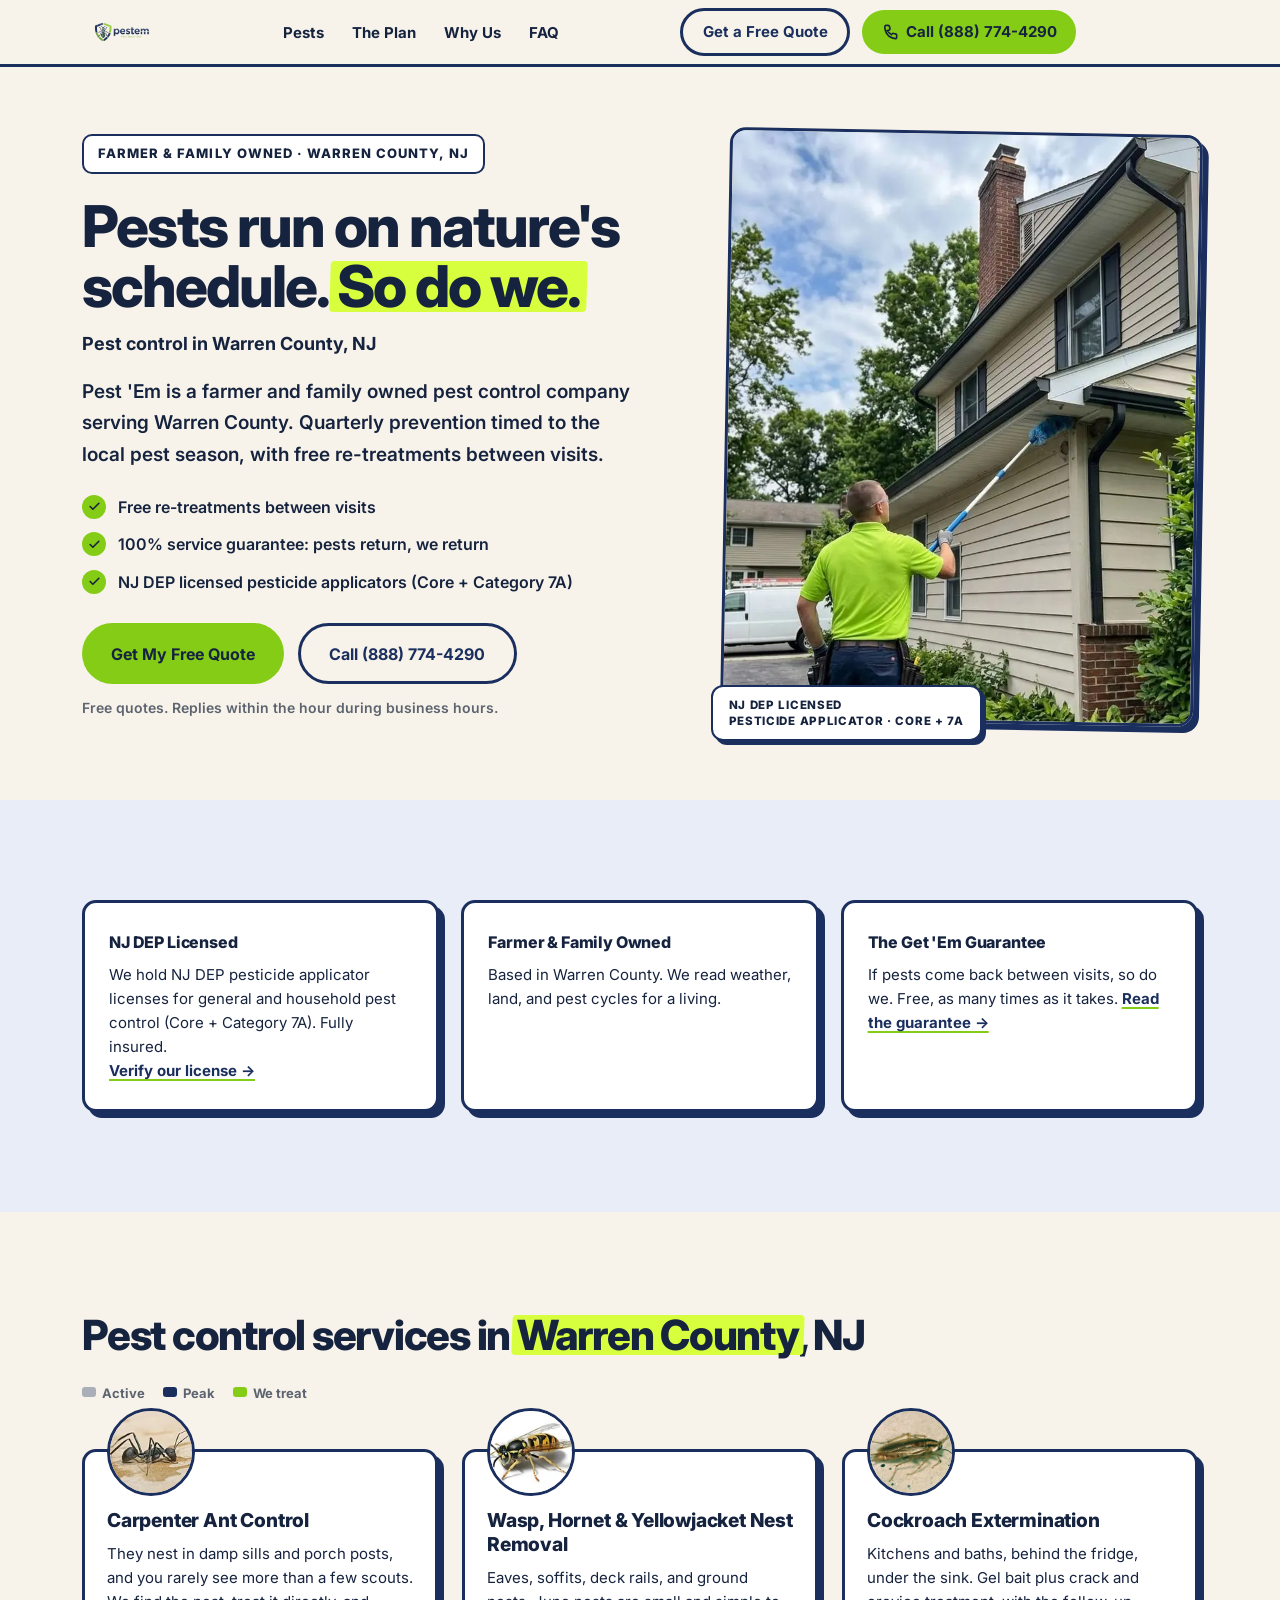
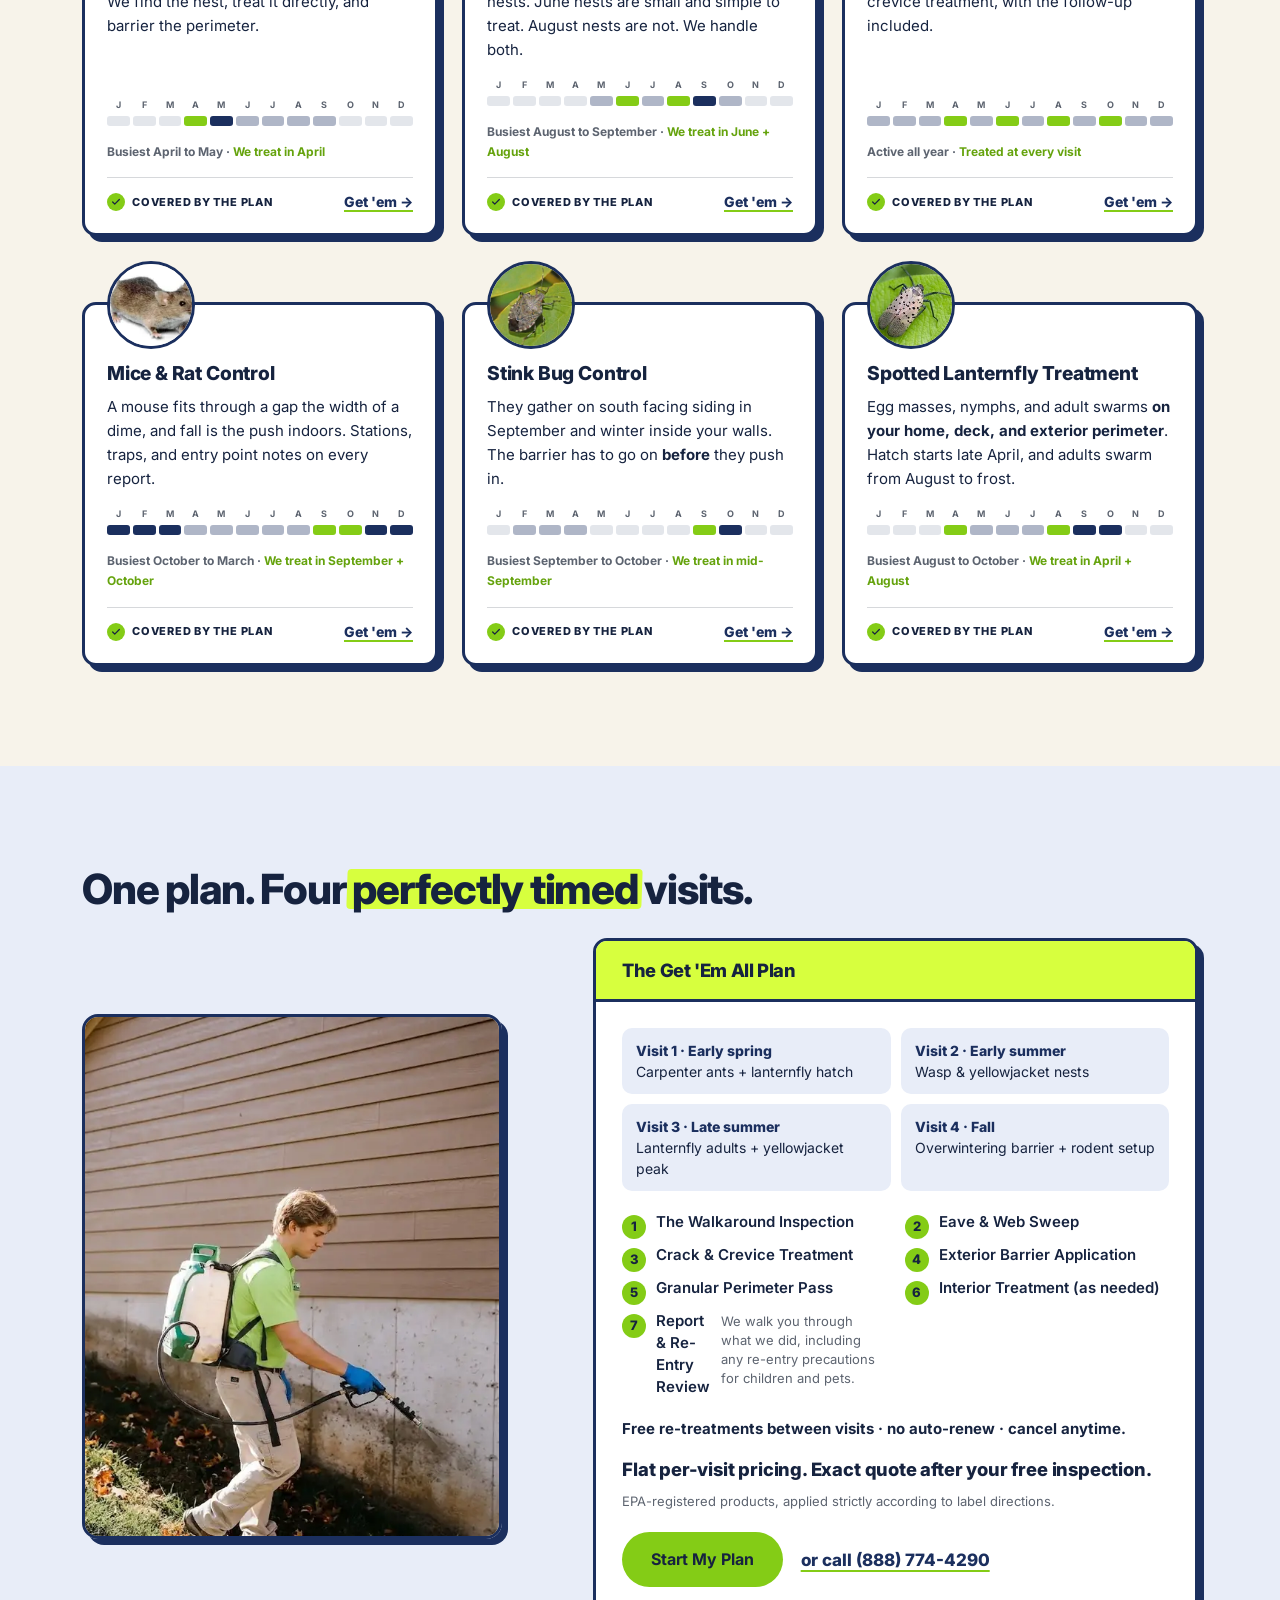
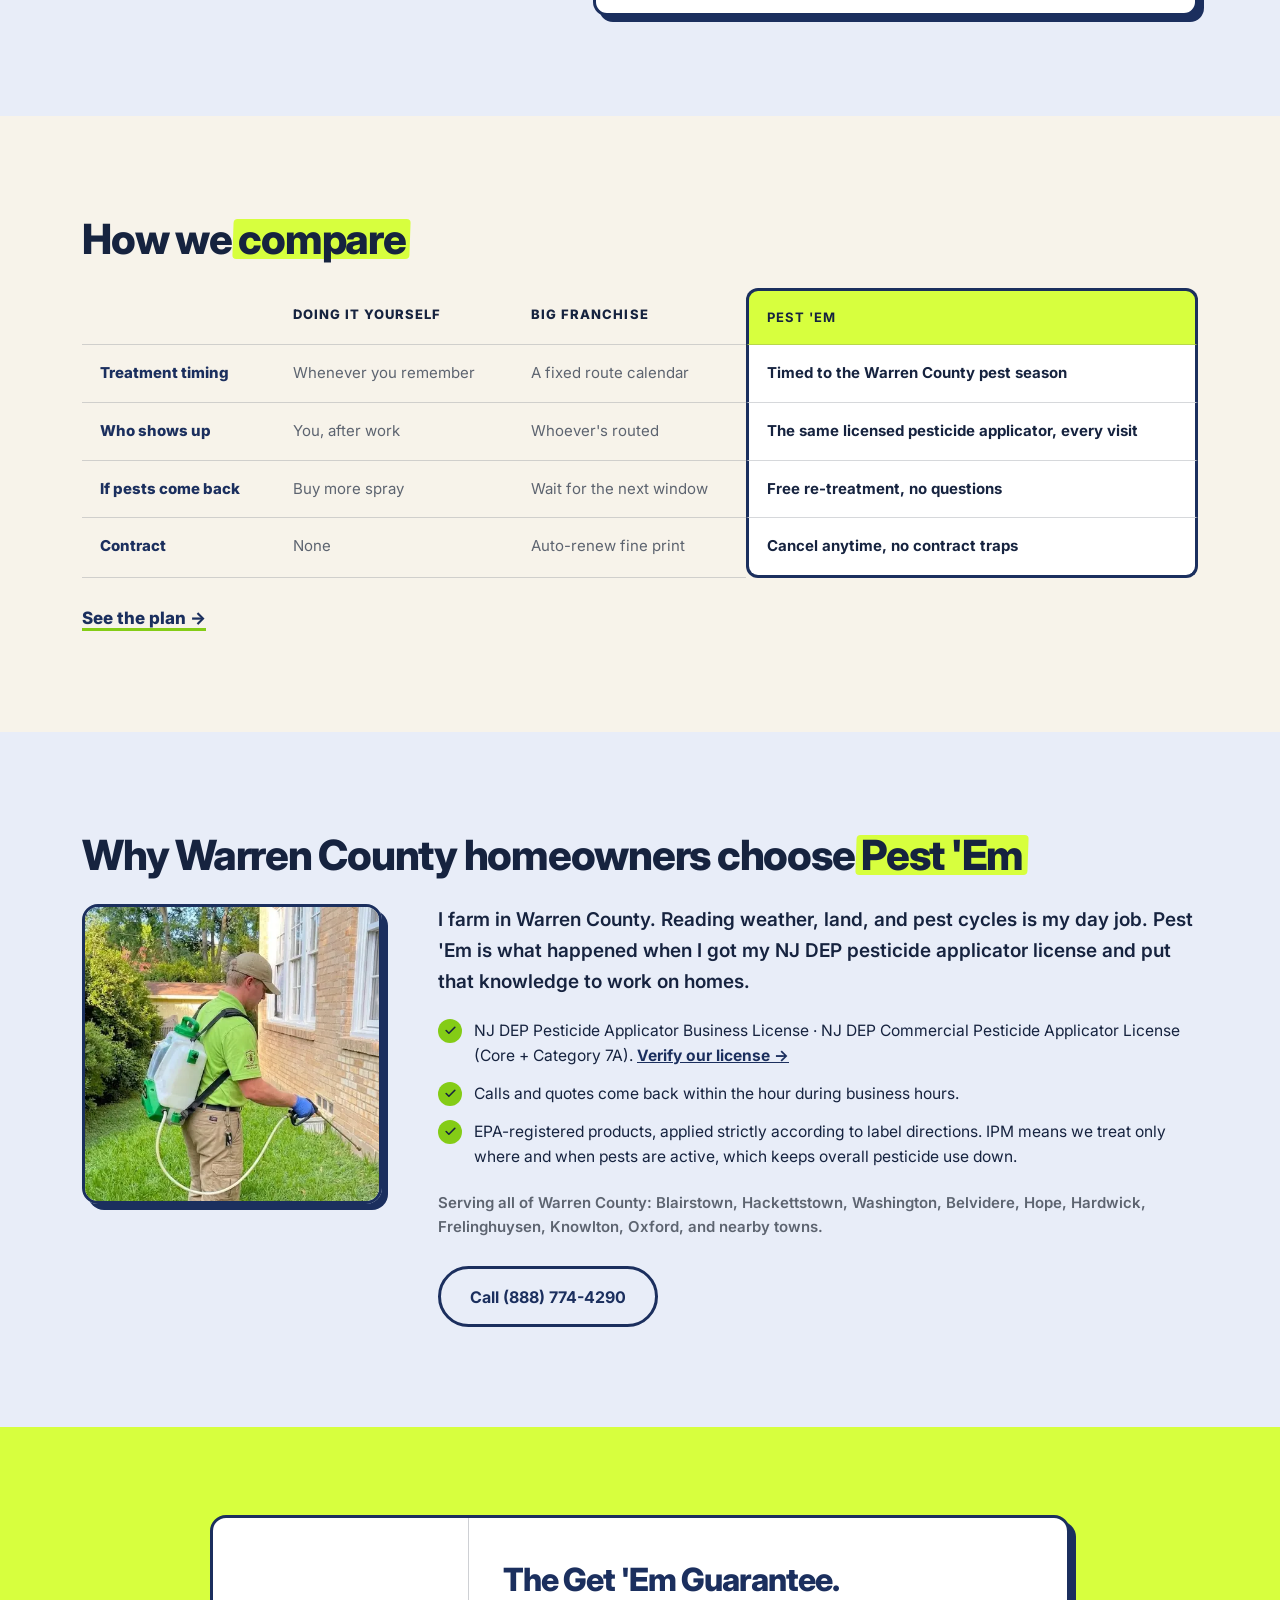
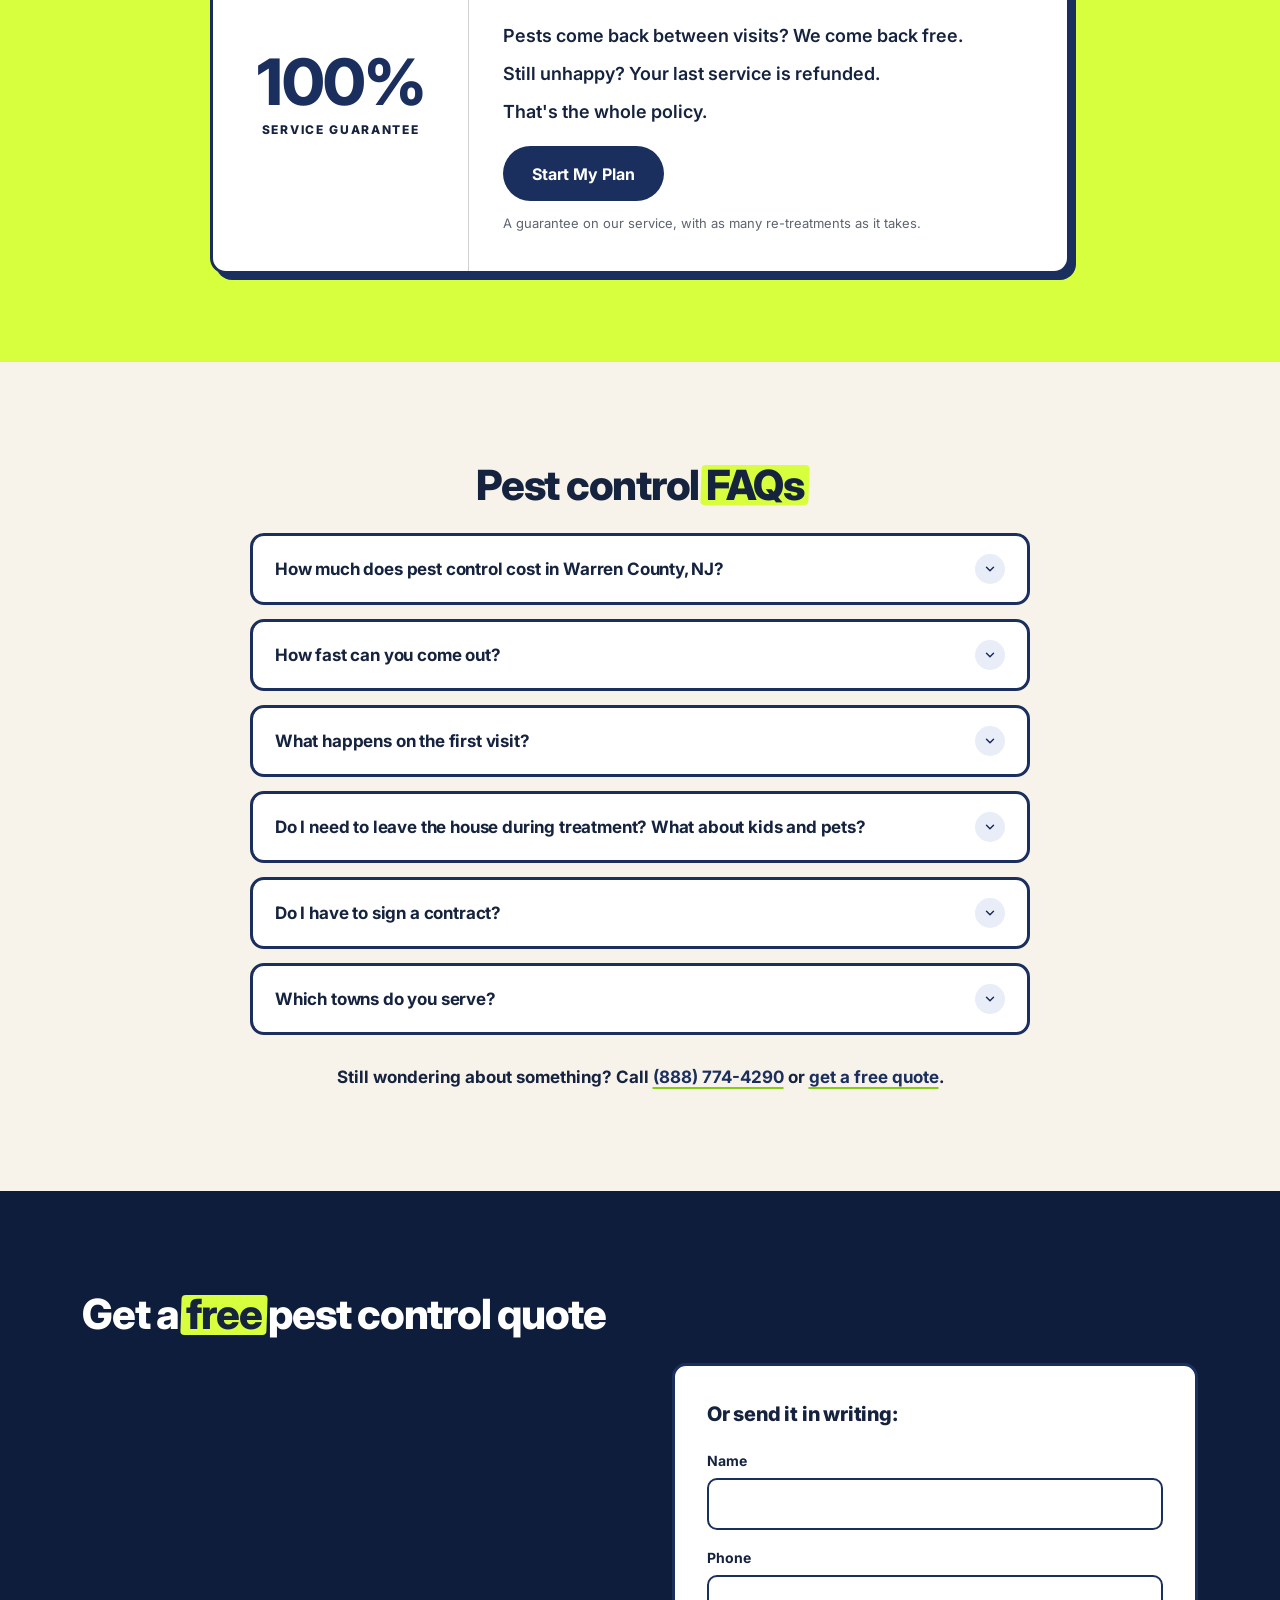
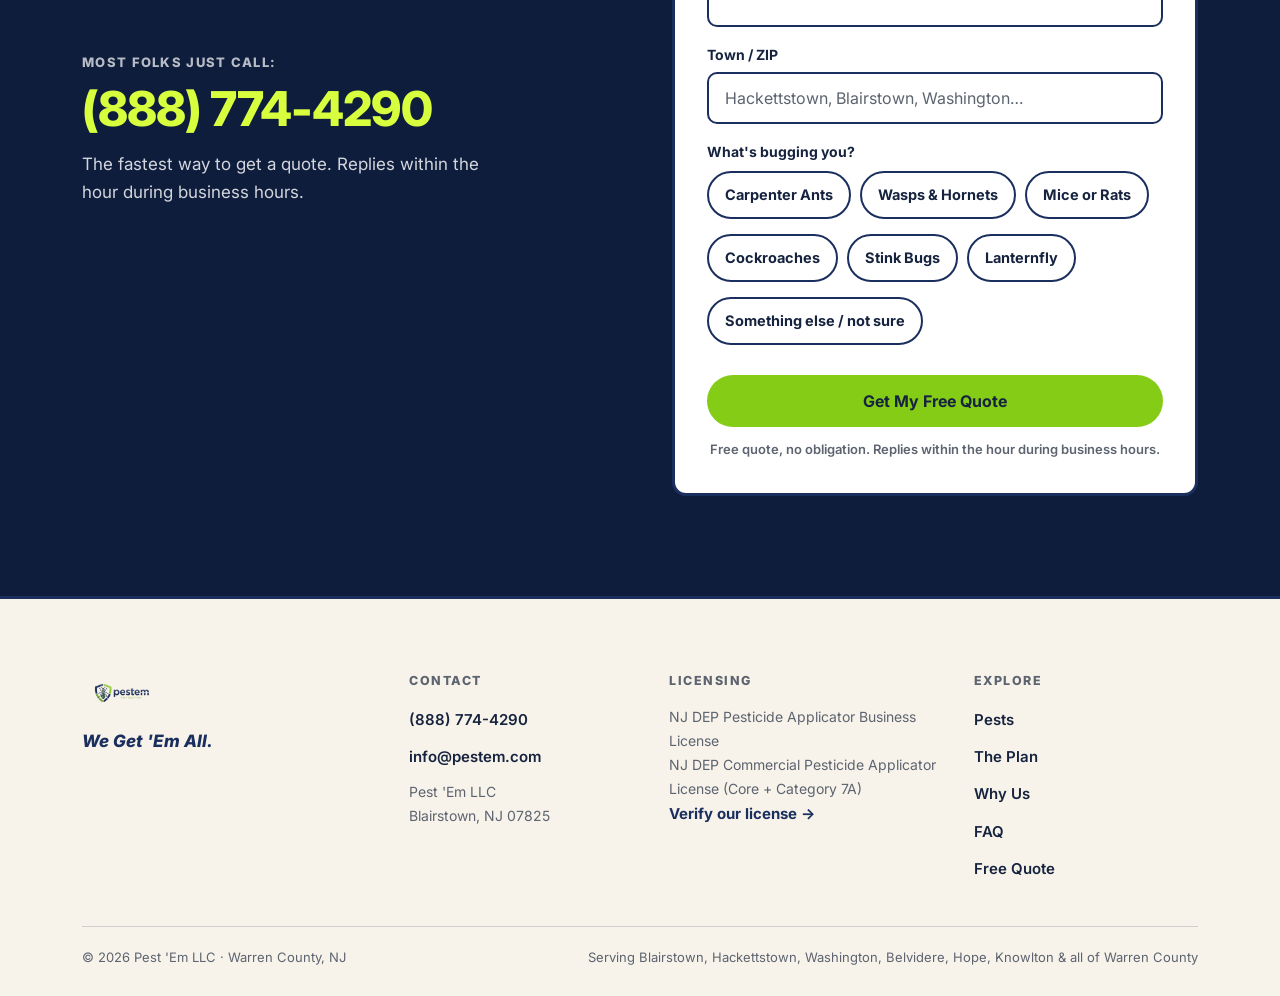
==== commit a32e4c4d: "Round 3 per owner feedback: Inter, Warren County focus, no GDD, readable strips - Inter (Helvetica-s" ====
--- a/index.html
+++ b/index.html
@@ -3,8 +3,8 @@
 <head>
 <meta charset="UTF-8">
 <meta name="viewport" content="width=device-width, initial-scale=1">
-<title>Pest Control in Blairstown &amp; Warren County NJ | Pest 'Em</title>
-<meta name="description" content="Farmer and family owned pest control in Blairstown, NJ. Prevention timed to when Warren County pests actually emerge. Free re-treatments. (888) 774-4290.">
+<title>Pest Control in Warren County, NJ | Pest 'Em</title>
+<meta name="description" content="Farmer and family owned pest control serving all of Warren County, NJ. Quarterly prevention, free re-treatments between visits. Call (888) 774-4290.">
 <link rel="canonical" href="https://pestem.com/">
 <meta name="theme-color" content="#1B2F5E">
 
@@ -12,15 +12,15 @@
 <meta property="og:type" content="website">
 <meta property="og:url" content="https://pestem.com/">
 <meta property="og:site_name" content="Pest 'Em">
-<meta property="og:title" content="Pest 'Em | Pest Control in Blairstown, NJ">
-<meta property="og:description" content="Farmer and family owned. Treatments timed to Blairstown growing degree day data, with free re-treatments between visits. (888) 774-4290.">
+<meta property="og:title" content="Pest 'Em | Pest Control in Warren County, NJ">
+<meta property="og:description" content="Farmer and family owned pest control for Warren County homes. Quarterly prevention with free re-treatments between visits. (888) 774-4290.">
 <meta property="og:image" content="https://pestem.com/og-image.jpg">
 <meta property="og:image:width" content="1200">
 <meta property="og:image:height" content="630">
 <meta property="og:image:alt" content="Pest 'Em technician treating a home exterior, with the Pest 'Em logo and phone number">
 <meta name="twitter:card" content="summary_large_image">
-<meta name="twitter:title" content="Pest 'Em | Pest Control in Blairstown, NJ">
-<meta name="twitter:description" content="Farmer and family owned. Treatments timed to Blairstown growing degree day data. (888) 774-4290.">
+<meta name="twitter:title" content="Pest 'Em | Pest Control in Warren County, NJ">
+<meta name="twitter:description" content="Farmer and family owned pest control for Warren County homes. (888) 774-4290.">
 
 <!-- Icons -->
 <link rel="icon" type="image/png" href="favicon.png">
@@ -29,11 +29,11 @@
 <!-- Fonts -->
 <link rel="preconnect" href="https://fonts.googleapis.com">
 <link rel="preconnect" href="https://fonts.gstatic.com" crossorigin>
-<link href="https://fonts.googleapis.com/css2?family=Space+Grotesk:wght@500;700&family=Urbanist:wght@400;600;700;800&display=swap" rel="stylesheet">
+<link href="https://fonts.googleapis.com/css2?family=Inter:wght@400;600;700;800&display=swap" rel="stylesheet">
 
 <!-- LCP hero preload -->
 <link rel="preload" as="image"
-  imagesrcset="pest-control-blairstown-nj-hero-750.webp 750w, pest-control-blairstown-nj-hero-1080.webp 1080w, pest-control-blairstown-nj-hero-1600.webp 1600w"
+  imagesrcset="pest-control-warren-county-nj-hero-750.webp 750w, pest-control-warren-county-nj-hero-1080.webp 1080w, pest-control-warren-county-nj-hero-1600.webp 1600w"
   imagesizes="(max-width: 767px) 100vw, 45vw" fetchpriority="high">
 
 <script type="application/ld+json">
@@ -52,9 +52,9 @@
   "image": "https://pestem.com/og-image.jpg",
   "address": { "@type": "PostalAddress", "addressLocality": "Blairstown", "addressRegion": "NJ", "postalCode": "07825", "addressCountry": "US" },
   "geo": { "@type": "GeoCoordinates", "latitude": 40.9826, "longitude": -74.9532 },
-  "areaServed": ["Blairstown NJ","Hope NJ","Hardwick NJ","Frelinghuysen NJ","Knowlton NJ","Hackettstown NJ","Newton NJ","Belvidere NJ","Warren County NJ"],
+  "areaServed": ["Warren County NJ","Blairstown NJ","Hackettstown NJ","Washington NJ","Belvidere NJ","Hope NJ","Hardwick NJ","Frelinghuysen NJ","Knowlton NJ","Oxford NJ"],
   "priceRange": "$$",
-  "knowsAbout": ["Integrated Pest Management", "Growing degree day pest treatment timing"],
+  "knowsAbout": ["Integrated Pest Management"],
   "hasCredential": {
     "@type": "EducationalOccupationalCredential",
     "credentialCategory": "license",
@@ -80,21 +80,17 @@
   "@type": "FAQPage",
   "mainEntity": [
     { "@type": "Question", "name": "How much does pest control cost in Warren County, NJ?",
-      "acceptedAnswer": { "@type": "Answer", "text": "Quarterly plans run a flat per-visit rate. Your exact number comes from a free inspection, with no contracts and no auto-renew. First visits take longer and cost a bit more than regular visits. The fastest answer is a call: the owner will quote you at (888) 774-4290." } },
+      "acceptedAnswer": { "@type": "Answer", "text": "Quarterly plans run a flat per-visit rate. Your exact number comes from a free inspection, with no contracts and no auto-renew. First visits take longer and cost a bit more than regular visits. The fastest answer is a call: (888) 774-4290." } },
+    { "@type": "Question", "name": "How fast can you come out?",
+      "acceptedAnswer": { "@type": "Answer", "text": "Most first visits happen within the week, often sooner. Call (888) 774-4290 for the soonest opening." } },
     { "@type": "Question", "name": "What happens on the first visit?",
       "acceptedAnswer": { "@type": "Answer", "text": "Plan on 45 to 60 minutes. We start with a walkaround inspection, then treat where the evidence points: eaves and webs, cracks and crevices, the exterior barrier, the granular perimeter, and interior spots as needed. Every visit ends with a report and re-entry review, where we walk you through what we did, including any re-entry precautions for children and pets. A brief uptick in activity for a few days after treatment is normal, then it drops off. If anything is still moving, the re-treatment is free." } },
-    { "@type": "Question", "name": "What is growing degree day (GDD) pest timing?",
-      "acceptedAnswer": { "@type": "Answer", "text": "Insects develop on accumulated heat, not calendar dates. Growing degree days measure that heat, adding up day by day from January 1. Each pest becomes active near a known GDD threshold: carpenter ant swarmers around 100 to 400, lanternfly hatch at 150 to 200, yellowjacket nests at 600 to 800. We track Blairstown's GDD all season and time each visit to land inside those windows. A fixed monthly route can't do that." } },
     { "@type": "Question", "name": "Do I need to leave the house during treatment? What about kids and pets?",
       "acceptedAnswer": { "@type": "Answer", "text": "Usually not for exterior work. We use EPA-registered products, applied strictly according to label directions, and we review every treatment with you before we leave, including any re-entry precautions for children and pets." } },
     { "@type": "Question", "name": "Do I have to sign a contract?",
       "acceptedAnswer": { "@type": "Answer", "text": "No. The plan is quarterly and you can cancel anytime. There are no auto-renew traps. We'd rather earn the next visit than lock you into it." } },
-    { "@type": "Question", "name": "Do you treat spotted lanternfly on trees?",
-      "acceptedAnswer": { "@type": "Answer", "text": "We treat lanternfly egg masses, nymphs, and adult swarms on your home, deck, and exterior perimeter. Spraying trees and orchards requires a different NJ DEP license category, so we don't offer it, and we're happy to point you to a provider who does." } },
-    { "@type": "Question", "name": "Do you handle termites or mosquitoes?",
-      "acceptedAnswer": { "@type": "Answer", "text": "No, and we'll tell you that up front. We hold a pesticide applicator license for general and household pest control (NJ DEP Category 7A). Termite contracts and mosquito treatments require different license categories. If you need them, we'll gladly tell you who to call." } },
     { "@type": "Question", "name": "Which towns do you serve?",
-      "acceptedAnswer": { "@type": "Answer", "text": "Blairstown, Hope, Hardwick, Frelinghuysen, Knowlton, Hackettstown, Newton, and Belvidere, plus nearby Warren and Sussex County towns. Not sure if you're in range? Call (888) 774-4290 and ask." } }
+      "acceptedAnswer": { "@type": "Answer", "text": "All of Warren County: Blairstown, Hackettstown, Washington, Belvidere, Hope, Hardwick, Frelinghuysen, Knowlton, Oxford, and the surrounding towns, plus nearby parts of Sussex County. Not sure if you're in range? Call (888) 774-4290 and ask." } }
   ]
 }
 </script>
@@ -110,14 +106,13 @@
   --cream:#F7F3EA;
   --tint:#E8EDF8;
   --white:#FFFFFF;
-  --orange:#F97316;
   --gray-mut:#5D6470;
   color-scheme: light;
 }
 *{margin:0;padding:0;box-sizing:border-box;}
 html{scroll-behavior:smooth;}
 body{
-  font-family:'Urbanist',sans-serif;font-size:1.0625rem;line-height:1.65;
+  font-family:'Inter',-apple-system,'Helvetica Neue',Helvetica,Arial,sans-serif;font-size:1.0625rem;line-height:1.65;
   color:var(--ink);background:var(--cream);
   -webkit-font-smoothing:antialiased;text-rendering:optimizeLegibility;
   overflow-x:clip;
@@ -128,15 +123,15 @@
 .section{padding-block:clamp(3.5rem,9vw,6.25rem);}
 section[id]{scroll-margin-top:90px;}
 
-h2.sec-title{font-family:'Space Grotesk',sans-serif;font-weight:700;letter-spacing:-0.02em;line-height:1.12;font-size:clamp(1.8rem,3.6vw,2.7rem);margin-bottom:0.6em;}
+h2.sec-title{font-weight:800;letter-spacing:-0.03em;line-height:1.12;font-size:clamp(1.75rem,3.5vw,2.6rem);margin-bottom:0.6em;}
 .hl{position:relative;display:inline-block;color:var(--ink);z-index:0;}
 .hl::before{content:'';position:absolute;inset:0.08em -0.12em;background:var(--chartreuse);transform:skew(-2deg);border-radius:4px;z-index:-1;}
-.eyebrow{font-weight:800;font-size:0.8125rem;text-transform:uppercase;letter-spacing:0.12em;}
+.eyebrow{font-weight:800;font-size:0.8125rem;text-transform:uppercase;letter-spacing:0.1em;}
 .lead{font-weight:600;font-size:1.1875rem;}
 .fine{font-size:0.8125rem;color:var(--gray-mut);}
 
 /* -------- Buttons -------- */
-.btn{display:inline-flex;align-items:center;justify-content:center;gap:0.55em;border-radius:999px;font-family:'Urbanist',sans-serif;font-weight:800;font-size:1rem;min-height:52px;padding:0.9em 1.8em;cursor:pointer;border:0;text-decoration:none;transition:transform .15s ease-out, background .15s ease-out, box-shadow .15s ease-out;}
+.btn{display:inline-flex;align-items:center;justify-content:center;gap:0.55em;border-radius:999px;font-family:inherit;font-weight:700;font-size:1rem;min-height:52px;padding:0.9em 1.8em;cursor:pointer;border:0;text-decoration:none;transition:transform .15s ease-out, background .15s ease-out, box-shadow .15s ease-out;}
 .btn svg{flex-shrink:0;}
 .btn-lime{background:var(--lime);color:var(--ink);}
 .btn-lime:hover{background:var(--lime-press);}
@@ -193,7 +188,7 @@
 .menu-top img{height:40px;}
 .menu-close{background:none;border:0;color:var(--ink);font-size:2rem;cursor:pointer;padding:8px 14px;line-height:1;}
 .menu-links{list-style:none;display:flex;flex-direction:column;gap:20px;margin-bottom:6vh;}
-.menu-links a{font-family:'Space Grotesk',sans-serif;font-weight:700;font-size:1.75rem;color:var(--ink);text-decoration:none;letter-spacing:-0.02em;}
+.menu-links a{font-weight:800;font-size:1.75rem;color:var(--ink);text-decoration:none;letter-spacing:-0.03em;}
 .menu-links a:hover{color:var(--navy);text-decoration:underline;text-decoration-color:var(--lime);text-decoration-thickness:3px;text-underline-offset:6px;}
 .menu-cta{display:flex;flex-direction:column;gap:16px;align-items:flex-start;}
 .menu-cta .tel-big{color:var(--navy);font-weight:800;font-size:1.375rem;text-decoration:none;}
@@ -202,130 +197,79 @@
 /* -------- Hero -------- */
 .hero{padding-block:clamp(2.5rem,5vw,4.5rem) clamp(3rem,6vw,5rem);}
 .hero-grid{display:grid;grid-template-columns:1.1fr 0.9fr;gap:clamp(2rem,5vw,4rem);align-items:center;}
-.hero-chip-owned{display:inline-block;background:var(--white);border:2px solid var(--navy);border-radius:10px;padding:7px 14px;font-weight:800;font-size:0.8125rem;text-transform:uppercase;letter-spacing:0.1em;margin-bottom:22px;}
+.hero-chip-owned{display:inline-block;background:var(--white);border:2px solid var(--navy);border-radius:10px;padding:7px 14px;font-weight:800;font-size:0.8125rem;text-transform:uppercase;letter-spacing:0.08em;margin-bottom:22px;}
 h1{margin-bottom:20px;}
-.h1-shout{display:block;font-family:'Space Grotesk',sans-serif;font-weight:700;letter-spacing:-0.025em;line-height:1.05;font-size:clamp(2.3rem,4.8vw,3.7rem);}
-.h1-geo{display:block;font-family:'Urbanist',sans-serif;font-weight:700;font-size:1.125rem;letter-spacing:0.02em;margin-top:14px;color:var(--ink);line-height:1.4;}
+.h1-shout{display:block;font-weight:800;letter-spacing:-0.035em;line-height:1.05;font-size:clamp(2.25rem,4.7vw,3.6rem);}
+.h1-geo{display:block;font-weight:700;font-size:1.125rem;letter-spacing:0;margin-top:14px;color:var(--ink);line-height:1.4;}
 .hero-sub{max-width:560px;margin-bottom:24px;}
 .hero-checks{list-style:none;display:flex;flex-direction:column;gap:11px;margin-bottom:28px;}
 .hero-checks li{display:flex;gap:12px;align-items:flex-start;font-weight:600;font-size:1rem;}
 .check-dot{flex-shrink:0;width:24px;height:24px;border-radius:50%;background:var(--lime);display:inline-flex;align-items:center;justify-content:center;margin-top:1px;}
 .check-dot svg{width:13px;height:13px;stroke:var(--ink);stroke-width:3;fill:none;stroke-linecap:round;stroke-linejoin:round;}
 .hero-ctas{display:flex;gap:14px;flex-wrap:wrap;margin-bottom:12px;}
-.hero-micro{font-size:0.875rem;color:var(--gray-mut);font-weight:600;margin-bottom:26px;}
-
-/* GDD chip */
-.gdd-chip{display:block;background:var(--navy-deep);border:2px solid var(--chartreuse);border-radius:14px;padding:16px 20px;max-width:460px;text-decoration:none;color:#fff;}
-.gdd-chip:hover .gdd-see{text-decoration-thickness:3px;}
-.gdd-top{display:flex;align-items:center;gap:10px;margin-bottom:6px;}
-.pulse-dot{width:10px;height:10px;border-radius:50%;background:var(--orange);flex-shrink:0;}
-.gdd-top .eyebrow{color:rgba(255,255,255,0.75);font-size:0.75rem;}
-.gdd-num{font-family:'Space Grotesk',sans-serif;font-weight:700;font-size:1.65rem;color:var(--chartreuse);font-variant-numeric:tabular-nums;line-height:1.1;}
-.gdd-num small{font-size:0.9rem;}
-.gdd-active{font-weight:700;font-size:0.875rem;color:#fff;margin-top:4px;letter-spacing:0.03em;}
-.gdd-see{display:inline-block;margin-top:8px;color:var(--chartreuse);font-weight:700;font-size:0.875rem;text-decoration:underline;text-underline-offset:3px;}
+.hero-micro{font-size:0.875rem;color:var(--gray-mut);font-weight:600;}
 
 /* Hero photo */
 .hero-media{position:relative;}
 .hero-photo{transform:rotate(1deg);aspect-ratio:4/5;}
 .hero-photo img{width:100%;height:100%;object-fit:cover;object-position:center 30%;}
-.badge-license{position:absolute;bottom:-18px;left:-14px;background:var(--white);border:2px solid var(--navy);border-radius:12px;padding:10px 14px;display:flex;align-items:center;gap:10px;z-index:3;box-shadow:4px 4px 0 var(--navy);}
-.badge-license svg{width:30px;height:30px;stroke:var(--navy);fill:none;stroke-width:2;stroke-linecap:round;stroke-linejoin:round;flex-shrink:0;}
-.badge-license div{font-weight:800;font-size:0.72rem;text-transform:uppercase;letter-spacing:0.06em;line-height:1.35;}
+.badge-license{position:absolute;bottom:-18px;left:-14px;background:var(--white);border:2px solid var(--navy);border-radius:12px;padding:10px 16px;z-index:3;box-shadow:4px 4px 0 var(--navy);font-weight:800;font-size:0.72rem;text-transform:uppercase;letter-spacing:0.06em;line-height:1.4;}
 
 /* -------- Trust trio -------- */
 .bg-tint{background:var(--tint);}
 .trio{display:grid;grid-template-columns:repeat(3,1fr);gap:22px;}
 .trio-card{padding:26px 24px;}
-.trio-card .t-icon{width:44px;height:44px;border-radius:12px;background:var(--tint);display:flex;align-items:center;justify-content:center;margin-bottom:14px;}
-.trio-card .t-icon svg{width:26px;height:26px;stroke:var(--navy);fill:none;stroke-width:2;stroke-linecap:round;stroke-linejoin:round;}
-.trio-card strong{display:block;font-weight:800;font-size:0.9375rem;text-transform:uppercase;letter-spacing:0.08em;margin-bottom:8px;}
+.trio-card strong{display:block;font-weight:800;font-size:1rem;letter-spacing:-0.01em;margin-bottom:8px;}
 .trio-card p{font-size:0.9375rem;line-height:1.6;}
 .trio-card a{font-weight:700;color:var(--navy);text-decoration:underline;text-decoration-color:var(--lime);text-decoration-thickness:2px;text-underline-offset:3px;}
 
-/* -------- Right now panel -------- */
-.on-dark{background:var(--navy-deep);color:#fff;}
-.on-dark h2.sec-title{color:#fff;}
-.score-grid{display:grid;grid-template-columns:1.05fr 0.95fr;gap:clamp(2rem,5vw,3.5rem);align-items:start;}
-.board{background:#16233F;border:2px solid var(--chartreuse);border-radius:14px;padding:28px;}
-.board-label{font-weight:800;font-size:0.72rem;text-transform:uppercase;letter-spacing:0.12em;color:rgba(255,255,255,0.65);margin-bottom:10px;line-height:1.6;}
-.board-num{font-family:'Space Grotesk',sans-serif;font-weight:700;font-size:clamp(2.5rem,5.5vw,3.75rem);color:var(--chartreuse);font-variant-numeric:tabular-nums;line-height:1;}
-.board-num .unit{font-size:0.35em;letter-spacing:0.05em;margin-left:8px;}
-.board-stamp{font-weight:800;font-size:0.72rem;text-transform:uppercase;letter-spacing:0.12em;color:rgba(255,255,255,0.55);margin:12px 0 22px;line-height:1.7;}
-.board-rows{display:flex;flex-direction:column;}
-.b-row{display:flex;align-items:center;gap:12px;padding:12px 0;border-top:1px solid rgba(255,255,255,0.14);}
-.b-ava{width:32px;height:32px;border-radius:50%;object-fit:cover;border:2px solid rgba(255,255,255,0.3);flex-shrink:0;background:var(--tint);}
-.b-name{font-weight:700;font-size:0.9375rem;flex:1;min-width:0;line-height:1.35;}
-.b-name small{display:block;font-weight:600;font-size:0.75rem;color:rgba(255,255,255,0.6);}
-.b-status{display:flex;align-items:center;gap:7px;font-weight:800;font-size:0.72rem;letter-spacing:0.08em;flex-shrink:0;}
-.b-status i{width:9px;height:9px;border-radius:50%;flex-shrink:0;}
-.st-active{color:var(--orange);}.st-active i{background:var(--orange);}
-.st-next{color:var(--chartreuse);}.st-next i{background:var(--chartreuse);}
-.st-dormant{color:rgba(255,255,255,0.55);}.st-dormant i{background:rgba(255,255,255,0.4);}
-.score-copy p{color:rgba(255,255,255,0.85);margin-bottom:18px;}
-.score-copy p strong{color:#fff;}
-.score-copy .btn{margin-top:8px;}
-
 /* -------- Pest grid -------- */
-.sec-sub{font-size:1.0625rem;color:var(--gray-mut);font-weight:600;margin-top:-0.4em;margin-bottom:2.4em;}
+.legend{display:flex;gap:18px;align-items:center;font-weight:700;font-size:0.8125rem;color:var(--gray-mut);margin-bottom:0.5rem;flex-wrap:wrap;}
+.legend .sw{display:inline-block;width:14px;height:10px;border-radius:3px;margin-right:6px;vertical-align:1px;}
+.legend .sw.on{background:rgba(27,47,94,0.35);}
+.legend .sw.pk{background:var(--navy);}
+.legend .sw.tr{background:var(--lime);}
 .pests-grid{display:grid;grid-template-columns:repeat(3,1fr);gap:24px;row-gap:66px;margin-top:44px;}
 .pest-card{position:relative;padding:56px 22px 20px;display:flex;flex-direction:column;gap:10px;}
 .pest-chip{position:absolute;top:-44px;left:22px;width:88px;height:88px;border-radius:50%;border:3px solid var(--navy);background:var(--tint);overflow:hidden;}
 .pest-chip img{width:100%;height:100%;object-fit:cover;}
-.pest-cat{align-self:flex-start;font-weight:800;font-size:0.6875rem;text-transform:uppercase;letter-spacing:0.1em;background:var(--tint);color:var(--navy);border-radius:6px;padding:3px 9px;}
-.pest-card h3{font-weight:800;font-size:1.25rem;line-height:1.25;}
+.pest-card h3{font-weight:800;font-size:1.2rem;line-height:1.25;letter-spacing:-0.01em;}
 .pest-card .p-body{font-size:0.9375rem;line-height:1.6;flex:1;}
-.spark{margin-top:4px;}
-.spark svg{width:100%;height:auto;display:block;}
-.spark-cap{font-weight:700;font-size:0.6875rem;text-transform:uppercase;letter-spacing:0.08em;color:var(--gray-mut);margin-top:4px;}
+.mstrip{margin-top:6px;}
+.m-letters{display:grid;grid-template-columns:repeat(12,1fr);gap:3px;font-size:0.5625rem;font-weight:700;color:var(--gray-mut);text-align:center;margin-bottom:3px;}
+.m-cells{display:grid;grid-template-columns:repeat(12,1fr);gap:3px;}
+.m-cells i{height:10px;border-radius:3px;background:rgba(27,47,94,0.12);}
+.m-cells i.on{background:rgba(27,47,94,0.35);}
+.m-cells i.pk{background:var(--navy);}
+.m-cells i.tr{background:var(--lime);}
+.strip-cap{font-weight:700;font-size:0.75rem;color:var(--gray-mut);margin-top:6px;}
+.strip-cap b{color:var(--lime-press);}
 .pest-foot{display:flex;align-items:center;justify-content:space-between;gap:10px;border-top:1px solid rgba(93,100,112,0.25);padding-top:12px;margin-top:6px;}
 .covered{display:inline-flex;align-items:center;gap:7px;font-weight:800;font-size:0.6875rem;text-transform:uppercase;letter-spacing:0.07em;}
 .covered .check-dot{width:18px;height:18px;}
 .covered .check-dot svg{width:10px;height:10px;}
 .pest-foot a{font-weight:800;font-size:0.875rem;color:var(--navy);text-decoration:underline;text-decoration-color:var(--lime);text-decoration-thickness:2px;text-underline-offset:3px;}
-.candor{margin-top:40px;background:var(--navy-deep);border:3px solid var(--chartreuse);border-radius:14px;color:#fff;padding:26px 28px;}
-.candor strong{display:block;font-weight:800;text-transform:uppercase;letter-spacing:0.1em;font-size:0.875rem;margin-bottom:8px;color:var(--chartreuse);}
-.candor p{color:rgba(255,255,255,0.88);font-size:1rem;}
 
 /* -------- Plan -------- */
 .plan-grid{display:grid;grid-template-columns:0.85fr 1.15fr;gap:clamp(2rem,5vw,4rem);align-items:center;}
-.plan-media{max-width:440px;}
+.plan-media{max-width:420px;}
 .plan-photo{aspect-ratio:4/5;}
 .plan-photo img{width:100%;height:100%;object-fit:cover;}
 .plan-card{overflow:hidden;}
-.plan-cap{background:var(--chartreuse);border-bottom:3px solid var(--navy);padding:14px 26px;font-family:'Space Grotesk',sans-serif;font-weight:700;font-size:1.2rem;letter-spacing:-0.01em;}
+.plan-cap{background:var(--chartreuse);border-bottom:3px solid var(--navy);padding:14px 26px;font-weight:800;font-size:1.15rem;letter-spacing:-0.02em;}
 .plan-body{padding:26px;}
-.plan-visits{font-size:0.9375rem;line-height:1.7;margin-bottom:20px;}
-.plan-visits strong{color:var(--navy);}
+.visits{display:grid;grid-template-columns:1fr 1fr;gap:10px;margin-bottom:20px;}
+.visit{background:var(--tint);border-radius:10px;padding:12px 14px;font-size:0.875rem;line-height:1.5;}
+.visit b{display:block;color:var(--navy);font-weight:800;}
 .plan-steps{list-style:none;counter-reset:step;display:grid;grid-template-columns:1fr 1fr;gap:9px 18px;margin-bottom:20px;}
 .plan-steps li{counter-increment:step;display:flex;gap:10px;align-items:baseline;font-weight:600;font-size:0.9375rem;line-height:1.45;}
 .plan-steps li::before{content:counter(step);flex-shrink:0;width:24px;height:24px;border-radius:50%;background:var(--lime);color:var(--ink);font-weight:800;font-size:0.8125rem;display:inline-flex;align-items:center;justify-content:center;transform:translateY(4px);}
 .plan-steps li small{display:block;font-weight:400;font-size:0.8125rem;color:var(--gray-mut);}
 .plan-terms{font-weight:700;font-size:0.9375rem;margin-bottom:12px;}
-.plan-price{font-weight:800;font-size:1.15rem;margin-bottom:6px;}
+.plan-price{font-weight:800;font-size:1.15rem;margin-bottom:6px;letter-spacing:-0.01em;}
 .plan-note{margin-bottom:20px;}
 .plan-ctas{display:flex;gap:18px;align-items:center;flex-wrap:wrap;}
 .tel-link{font-weight:800;color:var(--navy);text-decoration:underline;text-decoration-color:var(--lime);text-decoration-thickness:2px;text-underline-offset:4px;}
-
-/* -------- Season schedule -------- */
-.poster{background:var(--white);border:3px solid var(--navy);border-radius:16px;box-shadow:6px 6px 0 var(--navy);padding:clamp(18px,3vw,32px);}
-.sched-desktop{position:relative;padding-top:28px;}
-.sched-grid{display:grid;grid-template-columns:150px repeat(12,minmax(0,1fr));grid-auto-rows:auto;gap:10px 0;position:relative;}
-.s-mon{grid-row:1;font-weight:800;font-size:0.75rem;text-transform:uppercase;letter-spacing:0.06em;text-align:center;color:var(--gray-mut);padding-bottom:2px;}
-.s-flag{grid-row:2/9;background:rgba(132,204,22,0.18);border-radius:6px;}
-.s-pennant{grid-row:2;z-index:2;display:flex;align-items:flex-start;justify-content:center;}
-.s-pennant span{background:var(--lime);color:var(--ink);font-weight:800;font-size:0.6560rem;text-transform:uppercase;letter-spacing:0.03em;border-radius:6px;padding:3px 6px;text-align:center;line-height:1.3;white-space:nowrap;}
-.s-label{position:relative;display:flex;align-items:center;gap:9px;font-weight:700;font-size:0.875rem;background:none;border:0;font-family:inherit;color:var(--ink);cursor:pointer;text-align:left;padding:0;grid-column:1;}
-.s-label img{width:32px;height:32px;border-radius:50%;object-fit:cover;border:2px solid var(--navy);flex-shrink:0;background:var(--tint);}
-.tip{display:none;position:absolute;left:0;top:calc(100% + 6px);z-index:20;background:var(--navy);color:#fff;font-weight:700;font-size:0.8125rem;letter-spacing:0.03em;border-radius:10px;padding:9px 13px;width:max-content;max-width:300px;line-height:1.5;box-shadow:4px 4px 0 rgba(15,29,61,0.25);}
-.s-label.tip-open .tip{display:block;}
-.s-bar{height:18px;border-radius:9px;background:rgba(27,47,94,0.2);align-self:center;}
-.s-bar.peak{background:rgba(27,47,94,0.6);}
-.now-line{position:absolute;top:34px;bottom:0;width:3px;background:var(--chartreuse);left:calc(150px + (100% - 150px) * var(--nowfrac,0.545));z-index:5;pointer-events:none;}
-.now-chip{position:absolute;top:-26px;left:calc(150px + (100% - 150px) * var(--nowfrac,0.545));transform:translate(-50%,0);background:var(--navy);color:var(--chartreuse);font-weight:800;font-size:0.6560rem;letter-spacing:0.08em;text-transform:uppercase;border-radius:6px;padding:3px 8px;white-space:nowrap;z-index:6;pointer-events:none;}
-.sched-mobile{display:none;}
-.sched-cap{margin-top:22px;font-size:0.9375rem;color:var(--gray-mut);font-weight:600;}
-.sched-cta{margin-top:26px;}
 
 /* -------- Compare -------- */
 .cmp-wrap{overflow-x:auto;}
@@ -341,25 +285,23 @@
 .cmp-cta a{color:var(--navy);text-decoration:underline;text-decoration-color:var(--lime);text-decoration-thickness:3px;text-underline-offset:4px;}
 
 /* -------- Why us -------- */
-.why-grid{display:grid;grid-template-columns:0.95fr 1.05fr;gap:clamp(2rem,5vw,4rem);align-items:center;}
-.why-photo{aspect-ratio:4/3;}
+.why-grid{display:grid;grid-template-columns:300px 1fr;gap:clamp(2rem,5vw,3.5rem);align-items:start;}
+.why-photo{aspect-ratio:1/1;max-width:300px;border-radius:16px;}
 .why-photo img{width:100%;height:100%;object-fit:cover;}
-.why-copy .lead{margin-bottom:22px;}
-.why-rows{display:flex;flex-direction:column;gap:16px;margin-bottom:22px;}
-.why-row{display:flex;gap:14px;align-items:flex-start;font-size:0.9765rem;line-height:1.6;}
-.why-row .t-icon{flex-shrink:0;width:40px;height:40px;border-radius:11px;background:var(--white);border:1px solid rgba(27,47,94,0.15);display:flex;align-items:center;justify-content:center;}
-.why-row .t-icon svg{width:22px;height:22px;stroke:var(--navy);fill:none;stroke-width:2;stroke-linecap:round;stroke-linejoin:round;}
-.why-row a{font-weight:700;color:var(--navy);}
+.why-copy .lead{margin-bottom:20px;}
+.why-rows{list-style:none;display:flex;flex-direction:column;gap:13px;margin-bottom:22px;}
+.why-rows li{display:flex;gap:12px;align-items:flex-start;font-size:0.9765rem;line-height:1.6;}
+.why-rows a{font-weight:700;color:var(--navy);}
 .why-towns{font-weight:600;font-size:0.9375rem;color:var(--gray-mut);margin-bottom:26px;}
 
 /* -------- Guarantee -------- */
 .gband{background:var(--chartreuse);padding-block:clamp(3.5rem,8vw,5.5rem);}
 .ticket{max-width:860px;margin:0 auto;background:var(--white);border:3px solid var(--navy);border-radius:16px;box-shadow:6px 6px 0 var(--navy);display:grid;grid-template-columns:30% 1fr;}
 .ticket-stub{border-right:1px solid rgba(93,100,112,0.3);display:flex;flex-direction:column;align-items:center;justify-content:center;gap:6px;padding:36px 18px;text-align:center;}
-.ticket-stub .big{font-family:'Space Grotesk',sans-serif;font-weight:700;font-size:clamp(3rem,6vw,4.25rem);color:var(--navy);line-height:1;}
+.ticket-stub .big{font-weight:800;font-size:clamp(2.8rem,5.5vw,4rem);color:var(--navy);line-height:1;letter-spacing:-0.03em;}
 .ticket-stub span{font-weight:800;font-size:0.75rem;text-transform:uppercase;letter-spacing:0.14em;}
 .ticket-main{padding:36px 34px;}
-.ticket-main h2{font-family:'Space Grotesk',sans-serif;font-weight:700;letter-spacing:-0.02em;font-size:clamp(1.5rem,2.8vw,2rem);color:var(--navy);margin-bottom:14px;}
+.ticket-main h2{font-weight:800;letter-spacing:-0.03em;font-size:clamp(1.5rem,2.8vw,2rem);color:var(--navy);margin-bottom:14px;}
 .ticket-lines{list-style:none;display:flex;flex-direction:column;gap:8px;margin-bottom:20px;}
 .ticket-lines li{font-weight:600;font-size:1.125rem;}
 .ticket-main .fine{margin-top:12px;}
@@ -369,7 +311,7 @@
 .faq-item{background:var(--white);border:3px solid var(--navy);border-radius:14px;overflow:hidden;}
 .faq-item summary{list-style:none;cursor:pointer;display:flex;justify-content:space-between;align-items:center;gap:16px;padding:18px 22px;}
 .faq-item summary::-webkit-details-marker{display:none;}
-.faq-item summary h3{font-weight:800;font-size:1.0625rem;line-height:1.4;}
+.faq-item summary h3{font-weight:700;font-size:1.0625rem;line-height:1.4;letter-spacing:-0.01em;}
 .faq-chev{flex-shrink:0;width:30px;height:30px;border-radius:50%;background:var(--tint);display:flex;align-items:center;justify-content:center;transition:transform .25s, background .25s;}
 .faq-chev svg{width:14px;height:14px;stroke:var(--navy);stroke-width:2.5;fill:none;stroke-linecap:round;stroke-linejoin:round;}
 .faq-item[open] .faq-chev{transform:rotate(180deg);background:var(--lime);}
@@ -379,20 +321,22 @@
 .faq-cta a{color:var(--navy);text-decoration:underline;text-decoration-color:var(--lime);text-decoration-thickness:2px;text-underline-offset:4px;}
 
 /* -------- Quote -------- */
+.on-dark{background:var(--navy-deep);color:#fff;}
+.on-dark h2.sec-title{color:#fff;}
 .quote-grid{display:grid;grid-template-columns:1fr 1fr;gap:clamp(2rem,5vw,4.5rem);align-items:center;}
 .q-steer .eyebrow{color:rgba(255,255,255,0.7);display:block;margin-bottom:10px;}
-.q-tel{font-family:'Space Grotesk',sans-serif;font-weight:700;font-size:clamp(1.9rem,4.2vw,3rem);color:var(--chartreuse);text-decoration:none;letter-spacing:-0.01em;display:inline-block;line-height:1.05;margin-bottom:16px;}
+.q-tel{font-weight:800;font-size:clamp(1.9rem,4.2vw,3rem);color:var(--chartreuse);text-decoration:none;letter-spacing:-0.02em;display:inline-block;line-height:1.05;margin-bottom:16px;}
 .q-tel:hover{text-decoration:underline;text-decoration-thickness:4px;text-underline-offset:6px;}
 .q-steer p{color:rgba(255,255,255,0.82);max-width:420px;}
 .form-card{background:var(--white);border:3px solid var(--navy);border-radius:14px;padding:clamp(22px,3vw,32px);color:var(--ink);min-height:540px;}
-.form-card h3{font-weight:800;font-size:1.25rem;margin-bottom:18px;}
+.form-card h3{font-weight:800;font-size:1.25rem;margin-bottom:18px;letter-spacing:-0.01em;}
 .f-field{margin-bottom:16px;}
-.f-field label{display:block;font-weight:800;font-size:0.875rem;margin-bottom:6px;}
-.f-field input{width:100%;height:52px;font-family:'Urbanist',sans-serif;font-size:1rem;padding:0 16px;border:2px solid var(--navy);border-radius:10px;background:var(--white);color:var(--ink);}
+.f-field label{display:block;font-weight:700;font-size:0.875rem;margin-bottom:6px;}
+.f-field input{width:100%;height:52px;font-family:inherit;font-size:1rem;padding:0 16px;border:2px solid var(--navy);border-radius:10px;background:var(--white);color:var(--ink);}
 .f-field input::placeholder{color:var(--gray-mut);}
 .f-field input:focus{outline:3px solid var(--navy);outline-offset:1px;}
 fieldset.f-field{border:0;}
-fieldset.f-field legend{font-weight:800;font-size:0.875rem;margin-bottom:8px;padding:0;}
+fieldset.f-field legend{font-weight:700;font-size:0.875rem;margin-bottom:8px;padding:0;}
 .pest-pills{display:flex;flex-wrap:wrap;gap:9px;}
 .pest-pills label{position:relative;display:inline-flex;}
 .pest-pills input{position:absolute;opacity:0;width:1px;height:1px;}
@@ -439,26 +383,13 @@
 @media(max-width:1023px){
   .hero-grid{grid-template-columns:1fr;gap:3rem;}
   .hero-media{max-width:520px;}
-  .score-grid{grid-template-columns:1fr;}
   .pests-grid{grid-template-columns:1fr 1fr;}
   .plan-grid{grid-template-columns:1fr;gap:3.5rem;}
   .plan-media{margin:0 auto;}
-  .why-grid{grid-template-columns:1fr;gap:3rem;}
+  .why-grid{grid-template-columns:1fr;gap:2.5rem;}
+  .why-photo{max-width:260px;}
   .quote-grid{grid-template-columns:1fr;gap:3rem;}
   .foot-grid{grid-template-columns:1fr 1fr;}
-}
-@media(max-width:999px){
-  .sched-desktop{display:none;}
-  .sched-mobile{display:block;}
-  .m-row{display:flex;gap:14px;padding:10px 0;border-top:1px solid rgba(93,100,112,0.25);align-items:flex-start;}
-  .m-row:first-child{border-top:0;}
-  .m-mon{flex-shrink:0;width:44px;font-weight:800;font-size:0.8125rem;text-transform:uppercase;letter-spacing:0.06em;color:var(--gray-mut);padding-top:3px;}
-  .m-chips{display:flex;flex-wrap:wrap;gap:7px;flex:1;}
-  .m-chip{display:inline-flex;align-items:center;gap:6px;background:var(--tint);border-radius:999px;padding:3px 11px 3px 3px;font-weight:700;font-size:0.78rem;}
-  .m-chip img{width:20px;height:20px;border-radius:50%;object-fit:cover;}
-  .m-pennant{display:block;background:var(--lime);color:var(--ink);border-radius:8px;font-weight:800;font-size:0.72rem;text-transform:uppercase;letter-spacing:0.04em;padding:6px 10px;margin-top:8px;width:100%;}
-  .m-row.now{background:var(--white);border:0;border-left:4px solid var(--chartreuse);border-radius:10px;padding:12px;box-shadow:3px 3px 0 rgba(27,47,94,0.15);}
-  .m-now-chip{display:inline-block;background:var(--navy);color:var(--chartreuse);font-weight:800;font-size:0.6560rem;letter-spacing:0.08em;text-transform:uppercase;border-radius:6px;padding:2px 8px;}
 }
 @media(max-width:767px){
   .pests-grid{grid-template-columns:1fr;row-gap:60px;}
@@ -467,6 +398,7 @@
   .hero-photo{aspect-ratio:4/3;}
   .hero-photo img{object-position:center 22%;}
   .hero-ctas .btn{flex:1 1 100%;}
+  .visits{grid-template-columns:1fr;}
   .plan-steps{grid-template-columns:1fr;}
   .ticket{grid-template-columns:1fr;}
   .ticket-stub{border-right:0;border-bottom:1px solid rgba(93,100,112,0.3);padding:26px 18px;}
@@ -490,7 +422,6 @@
     <ul class="nav-links">
       <li><a href="#pests">Pests</a></li>
       <li><a href="#plan">The Plan</a></li>
-      <li><a href="#timing">Our Timing</a></li>
       <li><a href="#why-us">Why Us</a></li>
       <li><a href="#faq">FAQ</a></li>
     </ul>
@@ -521,7 +452,6 @@
   <ul class="menu-links">
     <li><a href="#pests" onclick="closeMenu()">Pests</a></li>
     <li><a href="#plan" onclick="closeMenu()">The Plan</a></li>
-    <li><a href="#timing" onclick="closeMenu()">Our Timing</a></li>
     <li><a href="#why-us" onclick="closeMenu()">Why Us</a></li>
     <li><a href="#faq" onclick="closeMenu()">FAQ</a></li>
   </ul>
@@ -538,12 +468,12 @@
 <header class="hero">
   <div class="wrap hero-grid">
     <div>
-      <span class="hero-chip-owned">Farmer &amp; Family Owned &middot; Blairstown, NJ 07825</span>
+      <span class="hero-chip-owned">Farmer &amp; Family Owned &middot; Warren County, NJ</span>
       <h1>
         <span class="h1-shout">Pests run on nature's schedule. <span class="hl">So do we.</span></span>
-        <span class="h1-geo">Pest control in Blairstown &amp; Warren County, NJ</span>
+        <span class="h1-geo">Pest control in Warren County, NJ</span>
       </h1>
-      <p class="hero-sub lead">Pest 'Em is a farmer and family owned pest control company holding NJ DEP pesticide applicator licenses (Core + Category 7A). We track Blairstown's growing degree day data and treat in the week each pest actually shows up, not on a route calendar.</p>
+      <p class="hero-sub lead">Pest 'Em is a farmer and family owned pest control company serving Warren County. Quarterly prevention timed to the local pest season, with free re-treatments between visits.</p>
       <ul class="hero-checks">
         <li><span class="check-dot"><svg viewBox="0 0 24 24"><polyline points="20 6 9 17 4 12"/></svg></span>Free re-treatments between visits</li>
         <li><span class="check-dot"><svg viewBox="0 0 24 24"><polyline points="20 6 9 17 4 12"/></svg></span>100% service guarantee: pests return, we return</li>
@@ -553,25 +483,16 @@
         <a class="btn btn-lime" href="#quote">Get My Free Quote</a>
         <a class="btn btn-outline" href="tel:+18887744290">Call (888) 774-4290</a>
       </div>
-      <p class="hero-micro">You'll hear back from the owner, not a call center.</p>
-      <a class="gdd-chip" href="#timing">
-        <span class="gdd-top"><span class="pulse-dot" aria-hidden="true"></span><span class="eyebrow">Right now in Blairstown</span></span>
-        <span class="gdd-num" id="chip-gdd">&approx; 1,430 <small>GDD</small></span>
-        <span class="gdd-active" id="chip-active">Active: spotted lanternfly</span>
-        <span class="gdd-see">See what's active &darr;</span>
-      </a>
+      <p class="hero-micro">Free quotes. Replies within the hour during business hours.</p>
     </div>
     <div class="hero-media" data-reveal>
       <div class="photo-card hero-photo">
         <picture>
-          <source type="image/webp" srcset="pest-control-blairstown-nj-hero-750.webp 750w, pest-control-blairstown-nj-hero-1080.webp 1080w, pest-control-blairstown-nj-hero-1600.webp 1600w" sizes="(max-width: 767px) 100vw, 45vw">
-          <img src="pest-control-blairstown-nj-hero-1080.jpg" alt="Pest 'Em technician applying an exterior barrier treatment to a home in Blairstown, NJ" width="1080" height="1830" fetchpriority="high">
+          <source type="image/webp" srcset="pest-control-warren-county-nj-hero-750.webp 750w, pest-control-warren-county-nj-hero-1080.webp 1080w, pest-control-warren-county-nj-hero-1600.webp 1600w" sizes="(max-width: 767px) 100vw, 45vw">
+          <img src="pest-control-warren-county-nj-hero-1080.jpg" alt="Pest 'Em technician applying an exterior barrier treatment to a Warren County NJ home" width="1080" height="1830" fetchpriority="high">
         </picture>
       </div>
-      <div class="badge-license">
-        <svg viewBox="0 0 24 24"><path d="M12 22s8-4 8-10V5l-8-3-8 3v7c0 6 8 10 8 10z"/><polyline points="9 12 11 14 15 10"/></svg>
-        <div>NJ DEP Licensed<br>Pesticide Applicator &middot; Core + 7A</div>
-      </div>
+      <div class="badge-license">NJ DEP Licensed<br>Pesticide Applicator &middot; Core + 7A</div>
     </div>
   </div>
 </header>
@@ -580,63 +501,18 @@
 <section class="section bg-tint" aria-label="Why homeowners trust Pest 'Em">
   <div class="wrap trio" data-reveal>
     <div class="card lift trio-card">
-      <span class="t-icon"><svg viewBox="0 0 24 24"><path d="M12 22s8-4 8-10V5l-8-3-8 3v7c0 6 8 10 8 10z"/><polyline points="9 12 11 14 15 10"/></svg></span>
       <strong>NJ DEP Licensed</strong>
       <p>We hold NJ DEP pesticide applicator licenses for general and household pest control (Core + Category 7A). Fully insured.
       <!-- OWNER TODO: add both real license numbers here, e.g. "Business License #12345-B". Required before launch. -->
       <br><a href="https://www.nj.gov/dep/enforcement/pcp/" rel="noopener">Verify our license &rarr;</a></p>
     </div>
     <div class="card lift trio-card">
-      <span class="t-icon"><svg viewBox="0 0 24 24"><path d="M3 21h18"/><path d="M5 21V9l7-5 7 5v12"/><path d="M9 21v-5h6v5"/></svg></span>
       <strong>Farmer &amp; Family Owned</strong>
-      <p>Based in Blairstown 07825. We read weather, land, and pest cycles for a living.</p>
+      <p>Based in Warren County. We read weather, land, and pest cycles for a living.</p>
     </div>
     <div class="card lift trio-card">
-      <span class="t-icon"><svg viewBox="0 0 24 24"><circle cx="12" cy="12" r="10"/><polyline points="8 12 11 15 16 9"/></svg></span>
       <strong>The Get 'Em Guarantee</strong>
       <p>If pests come back between visits, so do we. Free, as many times as it takes. <a href="#guarantee">Read the guarantee &rarr;</a></p>
-    </div>
-  </div>
-</section>
-
-<!-- ============ RIGHT NOW ============ -->
-<section class="section on-dark" id="timing">
-  <div class="wrap">
-    <h2 class="sec-title" data-reveal>What's <span class="hl">active</span> in Warren County right now</h2>
-    <div class="score-grid">
-      <div class="board" data-reveal>
-        <p class="board-label">Blairstown &middot; Growing Degree Days &middot; Base 50&deg;F &middot; Accumulated from Jan 1</p>
-        <p class="board-num"><span id="gdd-num">&approx; 1,430</span><span class="unit">GDD</span></p>
-        <p class="board-stamp" id="gdd-stamp">Updated for July &middot; data we track ourselves</p>
-        <div class="board-rows" id="board-rows">
-          <div class="b-row">
-            <img class="b-ava" src="pest-lanternfly-176.webp" alt="" width="32" height="32" loading="lazy">
-            <span class="b-name">Spotted lanternfly, late nymphs<small>1,000&ndash;1,600 GDD</small></span>
-            <span class="b-status st-active"><i></i>ACTIVE NOW</span>
-          </div>
-          <div class="b-row">
-            <img class="b-ava" src="pest-stinkbug-176.webp" alt="" width="32" height="32" loading="lazy">
-            <span class="b-name">Stink bugs, fall push indoors<small>First nights under 50&deg;F</small></span>
-            <span class="b-status st-next"><i></i>UP NEXT</span>
-          </div>
-          <div class="b-row">
-            <img class="b-ava" src="pest-ant-176.webp" alt="" width="32" height="32" loading="lazy">
-            <span class="b-name">Carpenter ant swarmers<small>100&ndash;400 GDD</small></span>
-            <span class="b-status st-dormant"><i></i>DORMANT</span>
-          </div>
-          <div class="b-row">
-            <img class="b-ava" src="pest-wasp-176.webp" alt="" width="32" height="32" loading="lazy">
-            <span class="b-name">Yellowjackets, nest window<small>600&ndash;800 GDD</small></span>
-            <span class="b-status st-dormant"><i></i>DORMANT</span>
-          </div>
-        </div>
-      </div>
-      <div class="score-copy" data-reveal>
-        <p><strong>Every pest wakes up at a known heat threshold.</strong> Carpenter ant swarmers fly at roughly 100 to 400 growing degree days. Lanternfly eggs hatch around 150 to 200. Yellowjacket nests hit their treatable window near 600 to 800.</p>
-        <p>We track Blairstown's accumulated GDD all season, so your treatment lands inside that window instead of whenever a route schedule says.</p>
-        <p>Treating only where and when pests are active also means less pesticide overall.</p>
-        <a class="btn btn-lime" href="#quote">Get Ahead of the Next Hatch</a>
-      </div>
     </div>
   </div>
 </section>
@@ -645,18 +521,18 @@
 <section class="section" id="pests">
   <div class="wrap">
     <h2 class="sec-title" data-reveal>Pest control services in <span class="hl">Warren County</span>, NJ</h2>
-    <p class="sec-sub" data-reveal>The pests we get, and the ones we honestly don't.</p>
+    <p class="legend" data-reveal><span><i class="sw on"></i>Active</span><span><i class="sw pk"></i>Peak</span><span><i class="sw tr"></i>We treat</span></p>
     <div class="pests-grid" data-reveal>
 
       <div class="card lift pest-card">
         <span class="pest-chip"><img src="pest-ant-176.webp" alt="Carpenter ant close-up" width="88" height="88" loading="lazy"></span>
-        <span class="pest-cat">House Invaders</span>
         <h3>Carpenter Ant Control</h3>
         <p class="p-body">They nest in damp sills and porch posts, and you rarely see more than a few scouts. We find the nest, treat it directly, and barrier the perimeter.</p>
-        <div class="spark" aria-hidden="true">
-          <svg viewBox="0 0 120 24"><path d="M0,22 L10.9,22 L21.8,19.8 L32.7,8.8 L43.6,4.4 L54.5,8.8 L65.5,11 L76.4,13.2 L87.3,15.4 L98.2,19.8 L109.1,22 L120,22 Z" fill="rgba(27,47,94,0.15)"/><path d="M0,22 L10.9,22 L21.8,19.8 L32.7,8.8 L43.6,4.4 L54.5,8.8 L65.5,11 L76.4,13.2 L87.3,15.4 L98.2,19.8 L109.1,22 L120,22" fill="none" stroke="#1B2F5E" stroke-width="2"/><path d="M32.7,5.6 l3.2,3.2 -3.2,3.2 -3.2,-3.2 Z" fill="#84CC16"/></svg>
-          <p class="spark-cap">Peak: Apr&ndash;May &middot; We treat: Apr</p>
-        </div>
+        <div class="mstrip" aria-hidden="true">
+          <div class="m-letters"><span>J</span><span>F</span><span>M</span><span>A</span><span>M</span><span>J</span><span>J</span><span>A</span><span>S</span><span>O</span><span>N</span><span>D</span></div>
+          <div class="m-cells"><i></i><i></i><i></i><i class="tr"></i><i class="pk"></i><i class="on"></i><i class="on"></i><i class="on"></i><i class="on"></i><i></i><i></i><i></i></div>
+        </div>
+        <p class="strip-cap">Busiest April to May &middot; <b>We treat in April</b></p>
         <div class="pest-foot">
           <span class="covered"><span class="check-dot"><svg viewBox="0 0 24 24"><polyline points="20 6 9 17 4 12"/></svg></span>Covered by the plan</span>
           <a href="#quote">Get 'em &rarr;</a>
@@ -665,13 +541,13 @@
 
       <div class="card lift pest-card">
         <span class="pest-chip"><img src="pest-wasp-176.webp" alt="Yellowjacket wasp close-up" width="88" height="88" loading="lazy"></span>
-        <span class="pest-cat">Stingers</span>
         <h3>Wasp, Hornet &amp; Yellowjacket Nest Removal</h3>
         <p class="p-body">Eaves, soffits, deck rails, and ground nests. June nests are small and simple to treat. August nests are not. We handle both.</p>
-        <div class="spark" aria-hidden="true">
-          <svg viewBox="0 0 120 24"><path d="M0,22 L10.9,22 L21.8,22 L32.7,19.8 L43.6,15.4 L54.5,11 L65.5,8.8 L76.4,4.4 L87.3,4.4 L98.2,15.4 L109.1,22 L120,22 Z" fill="rgba(27,47,94,0.15)"/><path d="M0,22 L10.9,22 L21.8,22 L32.7,19.8 L43.6,15.4 L54.5,11 L65.5,8.8 L76.4,4.4 L87.3,4.4 L98.2,15.4 L109.1,22 L120,22" fill="none" stroke="#1B2F5E" stroke-width="2"/><path d="M54.5,7.8 l3.2,3.2 -3.2,3.2 -3.2,-3.2 Z" fill="#84CC16"/><path d="M76.4,1.2 l3.2,3.2 -3.2,3.2 -3.2,-3.2 Z" fill="#84CC16"/></svg>
-          <p class="spark-cap">Peak: Jun&ndash;Sep &middot; We treat: Jun + Aug</p>
-        </div>
+        <div class="mstrip" aria-hidden="true">
+          <div class="m-letters"><span>J</span><span>F</span><span>M</span><span>A</span><span>M</span><span>J</span><span>J</span><span>A</span><span>S</span><span>O</span><span>N</span><span>D</span></div>
+          <div class="m-cells"><i></i><i></i><i></i><i></i><i class="on"></i><i class="tr"></i><i class="on"></i><i class="tr"></i><i class="pk"></i><i class="on"></i><i></i><i></i></div>
+        </div>
+        <p class="strip-cap">Busiest August to September &middot; <b>We treat in June + August</b></p>
         <div class="pest-foot">
           <span class="covered"><span class="check-dot"><svg viewBox="0 0 24 24"><polyline points="20 6 9 17 4 12"/></svg></span>Covered by the plan</span>
           <a href="#quote">Get 'em &rarr;</a>
@@ -681,13 +557,13 @@
       <div class="card lift pest-card">
         <span class="pest-chip"><img src="pest-roach-176.webp" alt="German cockroach close-up" width="88" height="88" loading="lazy"></span>
         <!-- Roach photo: Wikimedia Commons "Blattella germanica 1236168.jpg", CC BY 3.0 US -->
-        <span class="pest-cat">House Invaders</span>
         <h3>Cockroach Extermination</h3>
         <p class="p-body">Kitchens and baths, behind the fridge, under the sink. Gel bait plus crack and crevice treatment, with the follow-up included.</p>
-        <div class="spark" aria-hidden="true">
-          <svg viewBox="0 0 120 24"><path d="M0,15.4 L10.9,15.4 L21.8,15.4 L32.7,15.4 L43.6,13.2 L54.5,13.2 L65.5,13.2 L76.4,13.2 L87.3,13.2 L98.2,15.4 L109.1,15.4 L120,15.4 L120,22 L0,22 Z" fill="rgba(27,47,94,0.15)"/><path d="M0,15.4 L10.9,15.4 L21.8,15.4 L32.7,15.4 L43.6,13.2 L54.5,13.2 L65.5,13.2 L76.4,13.2 L87.3,13.2 L98.2,15.4 L109.1,15.4 L120,15.4" fill="none" stroke="#1B2F5E" stroke-width="2"/><path d="M32.7,12.2 l3,3 -3,3 -3,-3 Z" fill="#84CC16"/><path d="M54.5,10 l3,3 -3,3 -3,-3 Z" fill="#84CC16"/><path d="M76.4,10 l3,3 -3,3 -3,-3 Z" fill="#84CC16"/><path d="M98.2,12.2 l3,3 -3,3 -3,-3 Z" fill="#84CC16"/></svg>
-          <p class="spark-cap">Steady year-round &middot; We treat: every visit</p>
-        </div>
+        <div class="mstrip" aria-hidden="true">
+          <div class="m-letters"><span>J</span><span>F</span><span>M</span><span>A</span><span>M</span><span>J</span><span>J</span><span>A</span><span>S</span><span>O</span><span>N</span><span>D</span></div>
+          <div class="m-cells"><i class="on"></i><i class="on"></i><i class="on"></i><i class="tr"></i><i class="on"></i><i class="tr"></i><i class="on"></i><i class="tr"></i><i class="on"></i><i class="tr"></i><i class="on"></i><i class="on"></i></div>
+        </div>
+        <p class="strip-cap">Active all year &middot; <b>Treated at every visit</b></p>
         <div class="pest-foot">
           <span class="covered"><span class="check-dot"><svg viewBox="0 0 24 24"><polyline points="20 6 9 17 4 12"/></svg></span>Covered by the plan</span>
           <a href="#quote">Get 'em &rarr;</a>
@@ -696,13 +572,13 @@
 
       <div class="card lift pest-card">
         <span class="pest-chip"><img src="pest-rodent-176.webp" alt="House mouse close-up" width="88" height="88" loading="lazy"></span>
-        <span class="pest-cat">Rodents</span>
         <h3>Mice &amp; Rat Control</h3>
         <p class="p-body">A mouse fits through a gap the width of a dime, and fall is the push indoors. Stations, traps, and entry point notes on every report.</p>
-        <div class="spark" aria-hidden="true">
-          <svg viewBox="0 0 120 24"><path d="M0,4.4 L10.9,6.6 L21.8,8.8 L32.7,13.2 L43.6,17.6 L54.5,19.8 L65.5,19.8 L76.4,19.8 L87.3,17.6 L98.2,8.8 L109.1,4.4 L120,4.4 L120,22 L0,22 Z" fill="rgba(27,47,94,0.15)"/><path d="M0,4.4 L10.9,6.6 L21.8,8.8 L32.7,13.2 L43.6,17.6 L54.5,19.8 L65.5,19.8 L76.4,19.8 L87.3,17.6 L98.2,8.8 L109.1,4.4 L120,4.4" fill="none" stroke="#1B2F5E" stroke-width="2"/><path d="M87.3,14.4 l3.2,3.2 -3.2,3.2 -3.2,-3.2 Z" fill="#84CC16"/><path d="M98.2,5.6 l3.2,3.2 -3.2,3.2 -3.2,-3.2 Z" fill="#84CC16"/></svg>
-          <p class="spark-cap">Peak: Oct&ndash;Mar &middot; We treat: Sep&ndash;Oct setup</p>
-        </div>
+        <div class="mstrip" aria-hidden="true">
+          <div class="m-letters"><span>J</span><span>F</span><span>M</span><span>A</span><span>M</span><span>J</span><span>J</span><span>A</span><span>S</span><span>O</span><span>N</span><span>D</span></div>
+          <div class="m-cells"><i class="pk"></i><i class="pk"></i><i class="pk"></i><i class="on"></i><i class="on"></i><i class="on"></i><i class="on"></i><i class="on"></i><i class="tr"></i><i class="tr"></i><i class="pk"></i><i class="pk"></i></div>
+        </div>
+        <p class="strip-cap">Busiest October to March &middot; <b>We treat in September + October</b></p>
         <div class="pest-foot">
           <span class="covered"><span class="check-dot"><svg viewBox="0 0 24 24"><polyline points="20 6 9 17 4 12"/></svg></span>Covered by the plan</span>
           <a href="#quote">Get 'em &rarr;</a>
@@ -711,13 +587,13 @@
 
       <div class="card lift pest-card">
         <span class="pest-chip"><img src="pest-stinkbug-176.webp" alt="Brown marmorated stink bug close-up" width="88" height="88" loading="lazy"></span>
-        <span class="pest-cat">House Invaders</span>
         <h3>Stink Bug Control</h3>
         <p class="p-body">They gather on south facing siding in September and winter inside your walls. The barrier has to go on <strong>before</strong> they push in.</p>
-        <div class="spark" aria-hidden="true">
-          <svg viewBox="0 0 120 24"><path d="M0,17.6 L10.9,13.2 L21.8,13.2 L32.7,17.6 L43.6,19.8 L54.5,22 L65.5,22 L76.4,19.8 L87.3,4.4 L98.2,6.6 L109.1,17.6 L120,19.8 L120,22 L0,22 Z" fill="rgba(27,47,94,0.15)"/><path d="M0,17.6 L10.9,13.2 L21.8,13.2 L32.7,17.6 L43.6,19.8 L54.5,22 L65.5,22 L76.4,19.8 L87.3,4.4 L98.2,6.6 L109.1,17.6 L120,19.8" fill="none" stroke="#1B2F5E" stroke-width="2"/><path d="M87.3,1.2 l3.2,3.2 -3.2,3.2 -3.2,-3.2 Z" fill="#84CC16"/></svg>
-          <p class="spark-cap">Peak: Sep&ndash;Oct &middot; We treat: mid-Sep</p>
-        </div>
+        <div class="mstrip" aria-hidden="true">
+          <div class="m-letters"><span>J</span><span>F</span><span>M</span><span>A</span><span>M</span><span>J</span><span>J</span><span>A</span><span>S</span><span>O</span><span>N</span><span>D</span></div>
+          <div class="m-cells"><i></i><i class="on"></i><i class="on"></i><i class="on"></i><i></i><i></i><i></i><i></i><i class="tr"></i><i class="pk"></i><i></i><i></i></div>
+        </div>
+        <p class="strip-cap">Busiest September to October &middot; <b>We treat in mid-September</b></p>
         <div class="pest-foot">
           <span class="covered"><span class="check-dot"><svg viewBox="0 0 24 24"><polyline points="20 6 9 17 4 12"/></svg></span>Covered by the plan</span>
           <a href="#quote">Get 'em &rarr;</a>
@@ -726,23 +602,18 @@
 
       <div class="card lift pest-card">
         <span class="pest-chip"><img src="pest-lanternfly-176.webp" alt="Spotted lanternfly close-up" width="88" height="88" loading="lazy"></span>
-        <span class="pest-cat">The New Threat</span>
         <h3>Spotted Lanternfly Treatment</h3>
         <p class="p-body">Egg masses, nymphs, and adult swarms <strong>on your home, deck, and exterior perimeter</strong>. Hatch starts late April, and adults swarm from August to frost.</p>
-        <div class="spark" aria-hidden="true">
-          <svg viewBox="0 0 120 24"><path d="M0,22 L10.9,22 L21.8,22 L32.7,17.6 L43.6,15.4 L54.5,13.2 L65.5,11 L76.4,6.6 L87.3,4.4 L98.2,8.8 L109.1,19.8 L120,22 Z" fill="rgba(27,47,94,0.15)"/><path d="M0,22 L10.9,22 L21.8,22 L32.7,17.6 L43.6,15.4 L54.5,13.2 L65.5,11 L76.4,6.6 L87.3,4.4 L98.2,8.8 L109.1,19.8 L120,22" fill="none" stroke="#1B2F5E" stroke-width="2"/><path d="M32.7,14.4 l3.2,3.2 -3.2,3.2 -3.2,-3.2 Z" fill="#84CC16"/><path d="M76.4,3.4 l3.2,3.2 -3.2,3.2 -3.2,-3.2 Z" fill="#84CC16"/></svg>
-          <p class="spark-cap">Peak: Aug&ndash;Oct &middot; We treat: Apr + Aug</p>
-        </div>
+        <div class="mstrip" aria-hidden="true">
+          <div class="m-letters"><span>J</span><span>F</span><span>M</span><span>A</span><span>M</span><span>J</span><span>J</span><span>A</span><span>S</span><span>O</span><span>N</span><span>D</span></div>
+          <div class="m-cells"><i></i><i></i><i></i><i class="tr"></i><i class="on"></i><i class="on"></i><i class="on"></i><i class="tr"></i><i class="pk"></i><i class="pk"></i><i></i><i></i></div>
+        </div>
+        <p class="strip-cap">Busiest August to October &middot; <b>We treat in April + August</b></p>
         <div class="pest-foot">
           <span class="covered"><span class="check-dot"><svg viewBox="0 0 24 24"><polyline points="20 6 9 17 4 12"/></svg></span>Covered by the plan</span>
           <a href="#quote">Get 'em &rarr;</a>
         </div>
       </div>
-    </div>
-
-    <div class="candor" data-reveal>
-      <strong>What we don't do</strong>
-      <p>We hold a pesticide applicator license for general and household pest control (NJ DEP Category 7A). We don't do termite contracts or mosquito treatments. If you need those, we'll tell you who to call. That's how licensing should work.</p>
     </div>
   </div>
 </section>
@@ -754,13 +625,18 @@
     <div class="plan-grid">
       <div class="plan-media" data-reveal>
         <div class="photo-card plan-photo">
-          <img src="service-foundation-683.webp" alt="Technician treating a home's foundation and sill during a quarterly visit" width="683" height="959" loading="lazy">
+          <img src="service-foundation-560.webp" alt="Technician treating a home's foundation during a quarterly visit" width="560" height="786" loading="lazy">
         </div>
       </div>
       <div class="card plan-card" data-reveal>
         <div class="plan-cap">The Get 'Em All Plan</div>
         <div class="plan-body">
-          <p class="plan-visits">Four seasonal visits pinned to Blairstown heat data: <strong>Early spring</strong> (around 100&ndash;200 GDD, carpenter ants and lanternfly hatch) &middot; <strong>Early summer</strong> (600&ndash;800 GDD, the wasp and yellowjacket nest window) &middot; <strong>Late summer</strong> (1,800&ndash;2,500 GDD, lanternfly adults and yellowjacket peak) &middot; <strong>Fall</strong> (first nights under 50&deg;F, the overwintering barrier plus exclusion and rodent setup).</p>
+          <div class="visits">
+            <div class="visit"><b>Visit 1 &middot; Early spring</b>Carpenter ants + lanternfly hatch</div>
+            <div class="visit"><b>Visit 2 &middot; Early summer</b>Wasp &amp; yellowjacket nests</div>
+            <div class="visit"><b>Visit 3 &middot; Late summer</b>Lanternfly adults + yellowjacket peak</div>
+            <div class="visit"><b>Visit 4 &middot; Fall</b>Overwintering barrier + rodent setup</div>
+          </div>
           <ol class="plan-steps">
             <li>The Walkaround Inspection</li>
             <li>Eave &amp; Web Sweep</li>
@@ -784,96 +660,6 @@
   </div>
 </section>
 
-<!-- ============ SEASON SCHEDULE ============ -->
-<section class="section" id="season">
-  <div class="wrap">
-    <h2 class="sec-title" data-reveal>The Blairstown pest season, <span class="hl">January to December</span></h2>
-    <div class="poster" data-reveal>
-
-      <!-- Desktop grid -->
-      <div class="sched-desktop">
-        <p class="sr-only" id="sched-now-sr">Current month: July.</p>
-        <div class="sched-grid" id="sched-grid">
-          <span class="s-mon" style="grid-column:2">Jan</span><span class="s-mon" style="grid-column:3">Feb</span><span class="s-mon" style="grid-column:4">Mar</span><span class="s-mon" style="grid-column:5">Apr</span><span class="s-mon" style="grid-column:6">May</span><span class="s-mon" style="grid-column:7">Jun</span><span class="s-mon" style="grid-column:8">Jul</span><span class="s-mon" style="grid-column:9">Aug</span><span class="s-mon" style="grid-column:10">Sep</span><span class="s-mon" style="grid-column:11">Oct</span><span class="s-mon" style="grid-column:12">Nov</span><span class="s-mon" style="grid-column:13">Dec</span>
-
-          <div class="s-flag" style="grid-column:5" aria-hidden="true"></div>
-          <div class="s-flag" style="grid-column:7" aria-hidden="true"></div>
-          <div class="s-flag" style="grid-column:9" aria-hidden="true"></div>
-          <div class="s-flag" style="grid-column:10/span 2" aria-hidden="true"></div>
-          <div class="s-pennant" style="grid-column:5"><span>Visit 1 &middot; Apr</span></div>
-          <div class="s-pennant" style="grid-column:7"><span>Visit 2 &middot; Jun</span></div>
-          <div class="s-pennant" style="grid-column:9"><span>Visit 3 &middot; Aug</span></div>
-          <div class="s-pennant" style="grid-column:10/span 2"><span>Visit 4 &middot; Sep&ndash;Oct</span></div>
-
-          <button class="s-label" style="grid-row:3" type="button" aria-describedby="tip-ants" onclick="toggleTip(this)">
-            <img src="pest-ant-176.webp" alt="" width="32" height="32" loading="lazy">Carpenter ants
-            <span class="tip" role="tooltip" id="tip-ants">Carpenter ant swarmers &middot; 100&ndash;400 GDD &middot; typically late April to May in Warren County</span>
-          </button>
-          <div class="s-bar" style="grid-row:3;grid-column:5/11" aria-hidden="true"></div>
-          <div class="s-bar peak" style="grid-row:3;grid-column:5/7" aria-hidden="true"></div>
-
-          <button class="s-label" style="grid-row:4" type="button" aria-describedby="tip-wasps" onclick="toggleTip(this)">
-            <img src="pest-wasp-176.webp" alt="" width="32" height="32" loading="lazy">Wasps &amp; yellowjackets
-            <span class="tip" role="tooltip" id="tip-wasps">Yellowjacket nest window &middot; 600&ndash;800 GDD &middot; peak colonies and defensiveness Aug&ndash;Sep</span>
-          </button>
-          <div class="s-bar" style="grid-row:4;grid-column:6/12" aria-hidden="true"></div>
-          <div class="s-bar peak" style="grid-row:4;grid-column:9/11" aria-hidden="true"></div>
-
-          <button class="s-label" style="grid-row:5" type="button" aria-describedby="tip-roach" onclick="toggleTip(this)">
-            <img src="pest-roach-176.webp" alt="" width="32" height="32" loading="lazy">Cockroaches
-            <span class="tip" role="tooltip" id="tip-roach">Cockroaches &middot; active indoors all year &middot; treated at every visit</span>
-          </button>
-          <div class="s-bar" style="grid-row:5;grid-column:2/14" aria-hidden="true"></div>
-
-          <button class="s-label" style="grid-row:6" type="button" aria-describedby="tip-stink" onclick="toggleTip(this)">
-            <img src="pest-stinkbug-176.webp" alt="" width="32" height="32" loading="lazy">Stink bugs
-            <span class="tip" role="tooltip" id="tip-stink">Stink bugs &middot; indoor emergence Feb&ndash;Apr &middot; fall push at first nights under 50&deg;F</span>
-          </button>
-          <div class="s-bar" style="grid-row:6;grid-column:3/6" aria-hidden="true"></div>
-          <div class="s-bar peak" style="grid-row:6;grid-column:10/12" aria-hidden="true"></div>
-
-          <button class="s-label" style="grid-row:7" type="button" aria-describedby="tip-slf" onclick="toggleTip(this)">
-            <img src="pest-lanternfly-176.webp" alt="" width="32" height="32" loading="lazy">Spotted lanternfly
-            <span class="tip" role="tooltip" id="tip-slf">Lanternfly &middot; egg hatch at 150&ndash;200 GDD &middot; adults swarm structures Aug to frost</span>
-          </button>
-          <div class="s-bar" style="grid-row:7;grid-column:5/12" aria-hidden="true"></div>
-          <div class="s-bar peak" style="grid-row:7;grid-column:9/12" aria-hidden="true"></div>
-
-          <button class="s-label" style="grid-row:8" type="button" aria-describedby="tip-mice" onclick="toggleTip(this)">
-            <img src="pest-rodent-176.webp" alt="" width="32" height="32" loading="lazy">Mice &amp; rats
-            <span class="tip" role="tooltip" id="tip-mice">Mice and rats &middot; indoor push when nights drop under 40&deg;F &middot; exclusion is the fix</span>
-          </button>
-          <div class="s-bar" style="grid-row:8;grid-column:2/14" aria-hidden="true"></div>
-          <div class="s-bar peak" style="grid-row:8;grid-column:2/5" aria-hidden="true"></div>
-          <div class="s-bar peak" style="grid-row:8;grid-column:11/14" aria-hidden="true"></div>
-
-          <div class="now-line" aria-hidden="true"></div>
-          <div class="now-chip" aria-hidden="true">Today</div>
-        </div>
-      </div>
-
-      <!-- Mobile list -->
-      <div class="sched-mobile" id="sched-mobile">
-        <div class="m-row" data-m="1"><span class="m-mon">Jan</span><div class="m-chips"><span class="m-chip"><img src="pest-rodent-176.webp" alt="" width="20" height="20" loading="lazy">Mice &amp; rats (peak)</span><span class="m-chip"><img src="pest-roach-176.webp" alt="" width="20" height="20" loading="lazy">Cockroaches</span></div></div>
-        <div class="m-row" data-m="2"><span class="m-mon">Feb</span><div class="m-chips"><span class="m-chip"><img src="pest-rodent-176.webp" alt="" width="20" height="20" loading="lazy">Mice &amp; rats</span><span class="m-chip"><img src="pest-stinkbug-176.webp" alt="" width="20" height="20" loading="lazy">Stink bugs (indoors)</span></div></div>
-        <div class="m-row" data-m="3"><span class="m-mon">Mar</span><div class="m-chips"><span class="m-chip"><img src="pest-rodent-176.webp" alt="" width="20" height="20" loading="lazy">Mice &amp; rats</span><span class="m-chip"><img src="pest-stinkbug-176.webp" alt="" width="20" height="20" loading="lazy">Stink bugs</span></div></div>
-        <div class="m-row" data-m="4"><span class="m-mon">Apr</span><div class="m-chips"><span class="m-chip"><img src="pest-ant-176.webp" alt="" width="20" height="20" loading="lazy">Carpenter ants (peak)</span><span class="m-chip"><img src="pest-lanternfly-176.webp" alt="" width="20" height="20" loading="lazy">Lanternfly hatch</span><span class="m-pennant">We treat here &middot; Visit 1 &middot; ants + lanternfly hatch</span></div></div>
-        <div class="m-row" data-m="5"><span class="m-mon">May</span><div class="m-chips"><span class="m-chip"><img src="pest-ant-176.webp" alt="" width="20" height="20" loading="lazy">Carpenter ants (peak)</span><span class="m-chip"><img src="pest-wasp-176.webp" alt="" width="20" height="20" loading="lazy">Wasps starting</span><span class="m-chip"><img src="pest-lanternfly-176.webp" alt="" width="20" height="20" loading="lazy">Lanternfly nymphs</span></div></div>
-        <div class="m-row" data-m="6"><span class="m-mon">Jun</span><div class="m-chips"><span class="m-chip"><img src="pest-wasp-176.webp" alt="" width="20" height="20" loading="lazy">Wasps &amp; yellowjackets</span><span class="m-chip"><img src="pest-lanternfly-176.webp" alt="" width="20" height="20" loading="lazy">Lanternfly</span><span class="m-pennant">We treat here &middot; Visit 2 &middot; the nest window</span></div></div>
-        <div class="m-row" data-m="7"><span class="m-mon">Jul</span><div class="m-chips"><span class="m-chip"><img src="pest-wasp-176.webp" alt="" width="20" height="20" loading="lazy">Wasps &amp; yellowjackets</span><span class="m-chip"><img src="pest-lanternfly-176.webp" alt="" width="20" height="20" loading="lazy">Lanternfly nymphs</span></div></div>
-        <div class="m-row" data-m="8"><span class="m-mon">Aug</span><div class="m-chips"><span class="m-chip"><img src="pest-wasp-176.webp" alt="" width="20" height="20" loading="lazy">Yellowjacket peak</span><span class="m-chip"><img src="pest-lanternfly-176.webp" alt="" width="20" height="20" loading="lazy">Lanternfly adults</span><span class="m-pennant">We treat here &middot; Visit 3 &middot; adults + peak nests</span></div></div>
-        <div class="m-row" data-m="9"><span class="m-mon">Sep</span><div class="m-chips"><span class="m-chip"><img src="pest-stinkbug-176.webp" alt="" width="20" height="20" loading="lazy">Stink bug push</span><span class="m-chip"><img src="pest-wasp-176.webp" alt="" width="20" height="20" loading="lazy">Yellowjacket peak</span><span class="m-chip"><img src="pest-lanternfly-176.webp" alt="" width="20" height="20" loading="lazy">Lanternfly peak</span><span class="m-pennant">We treat here &middot; Visit 4 &middot; overwintering barrier + exclusion</span></div></div>
-        <div class="m-row" data-m="10"><span class="m-mon">Oct</span><div class="m-chips"><span class="m-chip"><img src="pest-stinkbug-176.webp" alt="" width="20" height="20" loading="lazy">Stink bugs</span><span class="m-chip"><img src="pest-rodent-176.webp" alt="" width="20" height="20" loading="lazy">Mice &amp; rats (push)</span><span class="m-chip"><img src="pest-lanternfly-176.webp" alt="" width="20" height="20" loading="lazy">Lanternfly</span></div></div>
-        <div class="m-row" data-m="11"><span class="m-mon">Nov</span><div class="m-chips"><span class="m-chip"><img src="pest-rodent-176.webp" alt="" width="20" height="20" loading="lazy">Mice &amp; rats (peak)</span><span class="m-chip"><img src="pest-roach-176.webp" alt="" width="20" height="20" loading="lazy">Cockroaches</span></div></div>
-        <div class="m-row" data-m="12"><span class="m-mon">Dec</span><div class="m-chips"><span class="m-chip"><img src="pest-rodent-176.webp" alt="" width="20" height="20" loading="lazy">Mice &amp; rats (peak)</span><span class="m-chip"><img src="pest-roach-176.webp" alt="" width="20" height="20" loading="lazy">Cockroaches</span></div></div>
-      </div>
-
-      <p class="sched-cap">This is our actual treatment schedule, built on first-party Blairstown data no franchise has. A warm March moves everything up. We move with it.</p>
-    </div>
-    <p class="sched-cta" data-reveal><a class="btn btn-lime" href="#quote">Get On the Schedule</a></p>
-  </div>
-</section>
-
 <!-- ============ COMPARE ============ -->
 <section class="section" id="compare">
   <div class="wrap">
@@ -889,11 +675,10 @@
           </tr>
         </thead>
         <tbody>
-          <tr><th scope="row" class="row-label">Treatment timing</th><td class="col-diy muted">Whenever you remember</td><td class="muted">A fixed route calendar</td><td class="col-us">Blairstown GDD data, the week pests emerge</td></tr>
-          <tr><th scope="row" class="row-label">Who shows up</th><td class="col-diy muted">You, after work</td><td class="muted">Whoever's routed</td><td class="col-us">The same owner, a licensed pesticide applicator, every visit</td></tr>
+          <tr><th scope="row" class="row-label">Treatment timing</th><td class="col-diy muted">Whenever you remember</td><td class="muted">A fixed route calendar</td><td class="col-us">Timed to the Warren County pest season</td></tr>
+          <tr><th scope="row" class="row-label">Who shows up</th><td class="col-diy muted">You, after work</td><td class="muted">Whoever's routed</td><td class="col-us">The same licensed pesticide applicator, every visit</td></tr>
           <tr><th scope="row" class="row-label">If pests come back</th><td class="col-diy muted">Buy more spray</td><td class="muted">Wait for the next window</td><td class="col-us">Free re-treatment, no questions</td></tr>
           <tr><th scope="row" class="row-label">Contract</th><td class="col-diy muted">None</td><td class="muted">Auto-renew fine print</td><td class="col-us">Cancel anytime, no contract traps</td></tr>
-          <tr><th scope="row" class="row-label">Who answers the phone</th><td class="col-diy muted">Nobody</td><td class="muted">A national call center</td><td class="col-us">The owner</td></tr>
         </tbody>
       </table>
     </div>
@@ -904,33 +689,25 @@
 <!-- ============ WHY US ============ -->
 <section class="section bg-tint" id="why-us">
   <div class="wrap">
-    <h2 class="sec-title" data-reveal>Why Blairstown trusts a <span class="hl">local licensed</span> pesticide applicator</h2>
+    <h2 class="sec-title" data-reveal>Why Warren County homeowners choose <span class="hl">Pest 'Em</span></h2>
     <div class="why-grid">
       <div data-reveal>
         <div class="photo-card why-photo">
-          <img src="service-spraying-800.webp" alt="The Pest 'Em owner-applicator treating a home's exterior foundation" width="800" height="545" loading="lazy">
+          <img src="owner-placeholder-480.webp" alt="The Pest 'Em owner" width="480" height="480" loading="lazy">
+          <!-- OWNER TODO: replace owner-placeholder-480.webp with a real photo of the owner (square, ~480px) -->
         </div>
       </div>
       <div class="why-copy" data-reveal>
-        <p class="lead">I farm in Warren County. Reading weather, land, and pest cycles is my day job. Pest 'Em is what happened when I got my NJ DEP pesticide applicator license and started answering my own phone.</p>
+        <p class="lead">I farm in Warren County. Reading weather, land, and pest cycles is my day job. Pest 'Em is what happened when I got my NJ DEP pesticide applicator license and put that knowledge to work on homes.</p>
         <!-- OWNER TODO: add owner first name to the line above, e.g. "I'm Eric. I farm in Warren County…" -->
-        <div class="why-rows">
-          <div class="why-row">
-            <span class="t-icon"><svg viewBox="0 0 24 24"><path d="M12 22s8-4 8-10V5l-8-3-8 3v7c0 6 8 10 8 10z"/><polyline points="9 12 11 14 15 10"/></svg></span>
-            <p>NJ DEP Pesticide Applicator Business License &middot; NJ DEP Commercial Pesticide Applicator License (Core + Category 7A). <a href="https://www.nj.gov/dep/enforcement/pcp/" rel="noopener">Verify our license &rarr;</a></p>
-            <!-- OWNER TODO: insert both real license numbers here. Required before launch. -->
-          </div>
-          <div class="why-row">
-            <span class="t-icon"><svg viewBox="0 0 24 24"><path d="M22 16.92v3a2 2 0 0 1-2.18 2 19.79 19.79 0 0 1-8.63-3.07A19.5 19.5 0 0 1 4.21 4.11 2 2 0 0 1 6.18 2h3a2 2 0 0 1 2 1.72c.13.96.36 1.9.7 2.81a2 2 0 0 1-.45 2.11L8.09 9.91a16 16 0 0 0 6 6l1.27-1.27a2 2 0 0 1 2.11-.45c.91.34 1.85.57 2.81.7A2 2 0 0 1 22 16.92z"/></svg></span>
-            <p>The owner answers the phone. No call center. You'll hear back within the hour during business hours.</p>
-          </div>
-          <div class="why-row">
-            <span class="t-icon"><svg viewBox="0 0 24 24"><path d="M9 11l3 3 8-8"/><path d="M20 12v6a2 2 0 0 1-2 2H6a2 2 0 0 1-2-2V6a2 2 0 0 1 2-2h9"/></svg></span>
-            <p>EPA-registered products, applied strictly according to label directions. IPM means we treat only where and when pests are active, which keeps overall pesticide use down.</p>
-          </div>
-        </div>
-        <p class="why-towns">Serving Blairstown, Hope, Hardwick, Frelinghuysen, Knowlton, Hackettstown, Newton, and Belvidere.</p>
-        <a class="btn btn-outline" href="tel:+18887744290">Call the Owner: (888) 774-4290</a>
+        <ul class="why-rows">
+          <li><span class="check-dot"><svg viewBox="0 0 24 24"><polyline points="20 6 9 17 4 12"/></svg></span><p>NJ DEP Pesticide Applicator Business License &middot; NJ DEP Commercial Pesticide Applicator License (Core + Category 7A). <a href="https://www.nj.gov/dep/enforcement/pcp/" rel="noopener">Verify our license &rarr;</a></p></li>
+          <!-- OWNER TODO: insert both real license numbers above. Required before launch. -->
+          <li><span class="check-dot"><svg viewBox="0 0 24 24"><polyline points="20 6 9 17 4 12"/></svg></span><p>Calls and quotes come back within the hour during business hours.</p></li>
+          <li><span class="check-dot"><svg viewBox="0 0 24 24"><polyline points="20 6 9 17 4 12"/></svg></span><p>EPA-registered products, applied strictly according to label directions. IPM means we treat only where and when pests are active, which keeps overall pesticide use down.</p></li>
+        </ul>
+        <p class="why-towns">Serving all of Warren County: Blairstown, Hackettstown, Washington, Belvidere, Hope, Hardwick, Frelinghuysen, Knowlton, Oxford, and nearby towns.</p>
+        <a class="btn btn-outline" href="tel:+18887744290">Call (888) 774-4290</a>
       </div>
     </div>
   </div>
@@ -966,7 +743,12 @@
 
       <details class="faq-item">
         <summary><h3>How much does pest control cost in Warren County, NJ?</h3><span class="faq-chev"><svg viewBox="0 0 24 24"><polyline points="6 9 12 15 18 9"/></svg></span></summary>
-        <div class="faq-a"><p>Quarterly plans run a flat per-visit rate. Your exact number comes from a free inspection, with no contracts and no auto-renew. First visits take longer and cost a bit more than regular visits. The fastest answer is a call: the owner will quote you at <a href="tel:+18887744290">(888) 774-4290</a>.</p></div>
+        <div class="faq-a"><p>Quarterly plans run a flat per-visit rate. Your exact number comes from a free inspection, with no contracts and no auto-renew. First visits take longer and cost a bit more than regular visits. The fastest answer is a call: <a href="tel:+18887744290">(888) 774-4290</a>.</p></div>
+      </details>
+
+      <details class="faq-item">
+        <summary><h3>How fast can you come out?</h3><span class="faq-chev"><svg viewBox="0 0 24 24"><polyline points="6 9 12 15 18 9"/></svg></span></summary>
+        <div class="faq-a"><p>Most first visits happen within the week, often sooner. Call <a href="tel:+18887744290">(888) 774-4290</a> for the soonest opening.</p></div>
       </details>
 
       <details class="faq-item">
@@ -975,11 +757,6 @@
       </details>
 
       <details class="faq-item">
-        <summary><h3>What is growing degree day (GDD) pest timing?</h3><span class="faq-chev"><svg viewBox="0 0 24 24"><polyline points="6 9 12 15 18 9"/></svg></span></summary>
-        <div class="faq-a"><p>Insects develop on accumulated heat, not calendar dates. Growing degree days measure that heat, adding up day by day from January 1. Each pest becomes active near a known GDD threshold: carpenter ant swarmers around 100 to 400, lanternfly hatch at 150 to 200, yellowjacket nests at 600 to 800. We track Blairstown's GDD all season and time each visit to land inside those windows. A fixed monthly route can't do that.</p></div>
-      </details>
-
-      <details class="faq-item">
         <summary><h3>Do I need to leave the house during treatment? What about kids and pets?</h3><span class="faq-chev"><svg viewBox="0 0 24 24"><polyline points="6 9 12 15 18 9"/></svg></span></summary>
         <div class="faq-a"><p>Usually not for exterior work. We use EPA-registered products, applied strictly according to label directions, and we review every treatment with you before we leave, including any re-entry precautions for children and pets.</p></div>
       </details>
@@ -990,18 +767,8 @@
       </details>
 
       <details class="faq-item">
-        <summary><h3>Do you treat spotted lanternfly on trees?</h3><span class="faq-chev"><svg viewBox="0 0 24 24"><polyline points="6 9 12 15 18 9"/></svg></span></summary>
-        <div class="faq-a"><p>We treat lanternfly egg masses, nymphs, and adult swarms on your home, deck, and exterior perimeter. Spraying trees and orchards requires a different NJ DEP license category, so we don't offer it, and we're happy to point you to a provider who does.</p></div>
-      </details>
-
-      <details class="faq-item">
-        <summary><h3>Do you handle termites or mosquitoes?</h3><span class="faq-chev"><svg viewBox="0 0 24 24"><polyline points="6 9 12 15 18 9"/></svg></span></summary>
-        <div class="faq-a"><p>No, and we'll tell you that up front. We hold a pesticide applicator license for general and household pest control (NJ DEP Category 7A). Termite contracts and mosquito treatments require different license categories. If you need them, we'll gladly tell you who to call.</p></div>
-      </details>
-
-      <details class="faq-item">
         <summary><h3>Which towns do you serve?</h3><span class="faq-chev"><svg viewBox="0 0 24 24"><polyline points="6 9 12 15 18 9"/></svg></span></summary>
-        <div class="faq-a"><p>Blairstown, Hope, Hardwick, Frelinghuysen, Knowlton, Hackettstown, Newton, and Belvidere, plus nearby Warren and Sussex County towns. Not sure if you're in range? Call <a href="tel:+18887744290">(888) 774-4290</a> and ask.</p></div>
+        <div class="faq-a"><p>All of Warren County: Blairstown, Hackettstown, Washington, Belvidere, Hope, Hardwick, Frelinghuysen, Knowlton, Oxford, and the surrounding towns, plus nearby parts of Sussex County. Not sure if you're in range? Call <a href="tel:+18887744290">(888) 774-4290</a> and ask.</p></div>
       </details>
 
     </div>
@@ -1017,7 +784,7 @@
       <div class="q-steer" data-reveal>
         <span class="eyebrow">Most folks just call:</span>
         <a class="q-tel" href="tel:+18887744290">(888) 774-4290</a>
-        <p>Whoever calls back first usually wins the job. Around here that's the owner, within the hour during business hours.</p>
+        <p>The fastest way to get a quote. Replies within the hour during business hours.</p>
       </div>
       <div class="form-card" data-reveal>
         <h3>Or send it in writing:</h3>
@@ -1036,7 +803,7 @@
           </div>
           <div class="f-field">
             <label for="q-town">Town / ZIP</label>
-            <input type="text" id="q-town" name="town" autocomplete="address-level2" placeholder="Blairstown, Hope, Hackettstown&hellip;" required>
+            <input type="text" id="q-town" name="town" autocomplete="address-level2" placeholder="Hackettstown, Blairstown, Washington&hellip;" required>
           </div>
           <fieldset class="f-field">
             <legend>What's bugging you?</legend>
@@ -1051,7 +818,7 @@
             </div>
           </fieldset>
           <button type="submit" class="btn btn-lime f-submit">Get My Free Quote</button>
-          <p class="f-micro">Goes straight to the owner's phone. Replies within the hour during business hours.</p>
+          <p class="f-micro">Free quote, no obligation. Replies within the hour during business hours.</p>
         </form>
       </div>
     </div>
@@ -1080,14 +847,12 @@
         <p>NJ DEP Pesticide Applicator Business License<br>NJ DEP Commercial Pesticide Applicator License (Core + Category 7A)
         <!-- OWNER TODO: append both real license numbers -->
         <br><a href="https://www.nj.gov/dep/enforcement/pcp/" rel="noopener">Verify our license &rarr;</a></p>
-        <p style="margin-top:10px;">General and household pest control, NJ DEP Category 7A.</p>
       </div>
       <div class="foot-col">
         <h3>Explore</h3>
         <ul>
           <li><a href="#pests">Pests</a></li>
           <li><a href="#plan">The Plan</a></li>
-          <li><a href="#timing">Our Timing</a></li>
           <li><a href="#why-us">Why Us</a></li>
           <li><a href="#faq">FAQ</a></li>
           <li><a href="#quote">Free Quote</a></li>
@@ -1095,8 +860,8 @@
       </div>
     </div>
     <div class="foot-bottom">
-      <span>&copy; 2026 Pest 'Em LLC &middot; Blairstown, NJ</span>
-      <span>Serving Blairstown, Hope, Hardwick, Frelinghuysen, Knowlton, Hackettstown, Newton &amp; Belvidere</span>
+      <span>&copy; 2026 Pest 'Em LLC &middot; Warren County, NJ</span>
+      <span>Serving Blairstown, Hackettstown, Washington, Belvidere, Hope, Knowlton &amp; all of Warren County</span>
     </div>
   </div>
 </footer>
@@ -1111,82 +876,6 @@
 </div>
 
 <script>
-/* ---------- GDD engine (hero chip, right-now panel, season markers) ----------
-   Cumulative GDD base-50F from Jan 1. Value at the 1st of each month, typical Blairstown year.
-   OWNER: tune annually from your tracking sheet / Belvidere NOAA normals. */
-(function(){
-  var ANCHORS=[0,0,5,40,180,550,1050,1750,2400,2800,2950,3000];
-  var MONTHS=['January','February','March','April','May','June','July','August','September','October','November','December'];
-  var PESTS=[
-    {label:'Carpenter ant swarmers',sub:'100–400 GDD',lo:100,hi:400,img:'pest-ant-176.webp'},
-    {label:'Spotted lanternfly, egg hatch',sub:'150–200 GDD',lo:150,hi:200,img:'pest-lanternfly-176.webp'},
-    {label:'Yellowjackets, nest window',sub:'600–800 GDD',lo:600,hi:800,img:'pest-wasp-176.webp'},
-    {label:'Spotted lanternfly, late nymphs',sub:'1,000–1,600 GDD',lo:1000,hi:1600,img:'pest-lanternfly-176.webp'},
-    {label:'Lanternfly adults / yellowjacket peak',sub:'1,800–2,500 GDD',lo:1800,hi:2500,img:'pest-lanternfly-176.webp'},
-    {label:'Stink bugs, fall push indoors',sub:'First nights under 50°F',months:[9,10],img:'pest-stinkbug-176.webp'},
-    {label:'Mice & rats, indoor push',sub:'Nights under 40°F',months:[10,11,12,1,2,3],img:'pest-rodent-176.webp'}
-  ];
-  var now=new Date(), m=now.getMonth(), d=now.getDate();
-  var dim=new Date(now.getFullYear(),m+1,0).getDate();
-  var next=ANCHORS[(m+1)%12]; if(m===11) next=3000;
-  var gdd=Math.round((ANCHORS[m]+(next-ANCHORS[m])*((d-1)/dim))/10)*10;
-  var fmt='≈ '+gdd.toLocaleString('en-US');
-
-  function daysUntilMonth(mo){
-    var t=new Date(now.getFullYear(),mo-1,1);
-    if(t<now) t=new Date(now.getFullYear()+1,mo-1,1);
-    return Math.round((t-now)/86400000);
-  }
-  var rows=PESTS.map(function(p){
-    var st='dormant';
-    if(p.months){ if(p.months.indexOf(m+1)>=0) st='active'; else if(daysUntilMonth(p.months[0])<=60) st='next'; }
-    else { if(gdd>=p.lo&&gdd<=p.hi) st='active'; else if(gdd<p.lo) st=(p.lo-gdd<=500)?'next':'dormant'; }
-    return {p:p,st:st,dist:p.months?daysUntilMonth(p.months[0])*10:Math.abs(p.lo-gdd)};
-  });
-  var ordered=rows.filter(function(r){return r.st==='active';})
-    .concat(rows.filter(function(r){return r.st==='next';}).sort(function(a,b){return a.dist-b.dist;}))
-    .concat(rows.filter(function(r){return r.st==='dormant';}));
-  var seen={},pick=[];
-  ordered.forEach(function(r){ if(pick.length<4&&!seen[r.p.img]){seen[r.p.img]=1;pick.push(r);} });
-  var active=pick.filter(function(r){return r.st==='active';});
-  var nextUp=pick.filter(function(r){return r.st==='next';}).slice(0,1);
-
-  var chipG=document.getElementById('chip-gdd');
-  if(chipG) chipG.innerHTML=fmt+' <small>GDD</small>';
-  var chipA=document.getElementById('chip-active');
-  if(chipA){
-    var names=active.map(function(r){return r.p.label.split(',')[0].trim();});
-    chipA.textContent=names.length?('Active: '+names.slice(0,2).join(' · ').toLowerCase()):('Up next: '+(nextUp[0]?nextUp[0].p.label.toLowerCase():'winter monitoring'));
-  }
-  var stamp=document.getElementById('gdd-stamp');
-  if(stamp) stamp.textContent='Updated for '+MONTHS[m]+' · data we track ourselves';
-  var board=document.getElementById('board-rows');
-  if(board){
-    board.innerHTML=pick.map(function(r){
-      var cls=r.st==='active'?'st-active':(r.st==='next'?'st-next':'st-dormant');
-      var word=r.st==='active'?'ACTIVE NOW':(r.st==='next'?'UP NEXT':'DORMANT');
-      return '<div class="b-row"><img class="b-ava" src="'+r.p.img+'" alt="" width="32" height="32" loading="lazy">'+
-        '<span class="b-name">'+r.p.label+'<small>'+r.p.sub+'</small></span>'+
-        '<span class="b-status '+cls+'"><i></i>'+word+'</span></div>';
-    }).join('');
-  }
-  var numEl=document.getElementById('gdd-num');
-  if(numEl) numEl.textContent='≈ '+gdd.toLocaleString('en-US');
-
-  // Season schedule markers
-  var frac=(m+(d-1)/dim)/12;
-  var grid=document.getElementById('sched-grid');
-  if(grid) grid.style.setProperty('--nowfrac',frac.toFixed(4));
-  var srNow=document.getElementById('sched-now-sr');
-  if(srNow) srNow.textContent='Current month: '+MONTHS[m]+'.';
-  document.querySelectorAll('.m-row').forEach(function(r){
-    if(parseInt(r.getAttribute('data-m'),10)===m+1){
-      r.classList.add('now');
-      if(!r.querySelector('.m-now-chip')){var c=document.createElement('span');c.className='m-now-chip';c.textContent='Today';r.querySelector('.m-chips').prepend(c);}
-    }
-  });
-})();
-
 /* ---------- Nav / menu ---------- */
 var navEl=document.getElementById('nav');
 addEventListener('scroll',function(){navEl.classList.toggle('scrolled',scrollY>24);},{passive:true});
@@ -1217,12 +906,7 @@
   if(target) target.focus();
   updateBar();
 }
-addEventListener('keydown',function(e){
-  if(e.key==='Escape'){
-    closeMenu();
-    document.querySelectorAll('.s-label.tip-open').forEach(function(b){b.classList.remove('tip-open');});
-  }
-});
+addEventListener('keydown',function(e){if(e.key==='Escape') closeMenu();});
 
 /* ---------- Reveal ---------- */
 if(!matchMedia('(prefers-reduced-motion: reduce)').matches){
@@ -1244,15 +928,6 @@
   bar.classList.toggle('show',show);
 }
 addEventListener('scroll',updateBar,{passive:true});
-
-/* ---------- Schedule tooltips (click to toggle, Esc or click-out to close) ---------- */
-function toggleTip(b){
-  document.querySelectorAll('.s-label.tip-open').forEach(function(o){if(o!==b)o.classList.remove('tip-open');});
-  b.classList.toggle('tip-open');
-}
-document.addEventListener('click',function(e){
-  if(!e.target.closest('.s-label')) document.querySelectorAll('.s-label.tip-open').forEach(function(b){b.classList.remove('tip-open');});
-});
 </script>
 </body>
 </html>
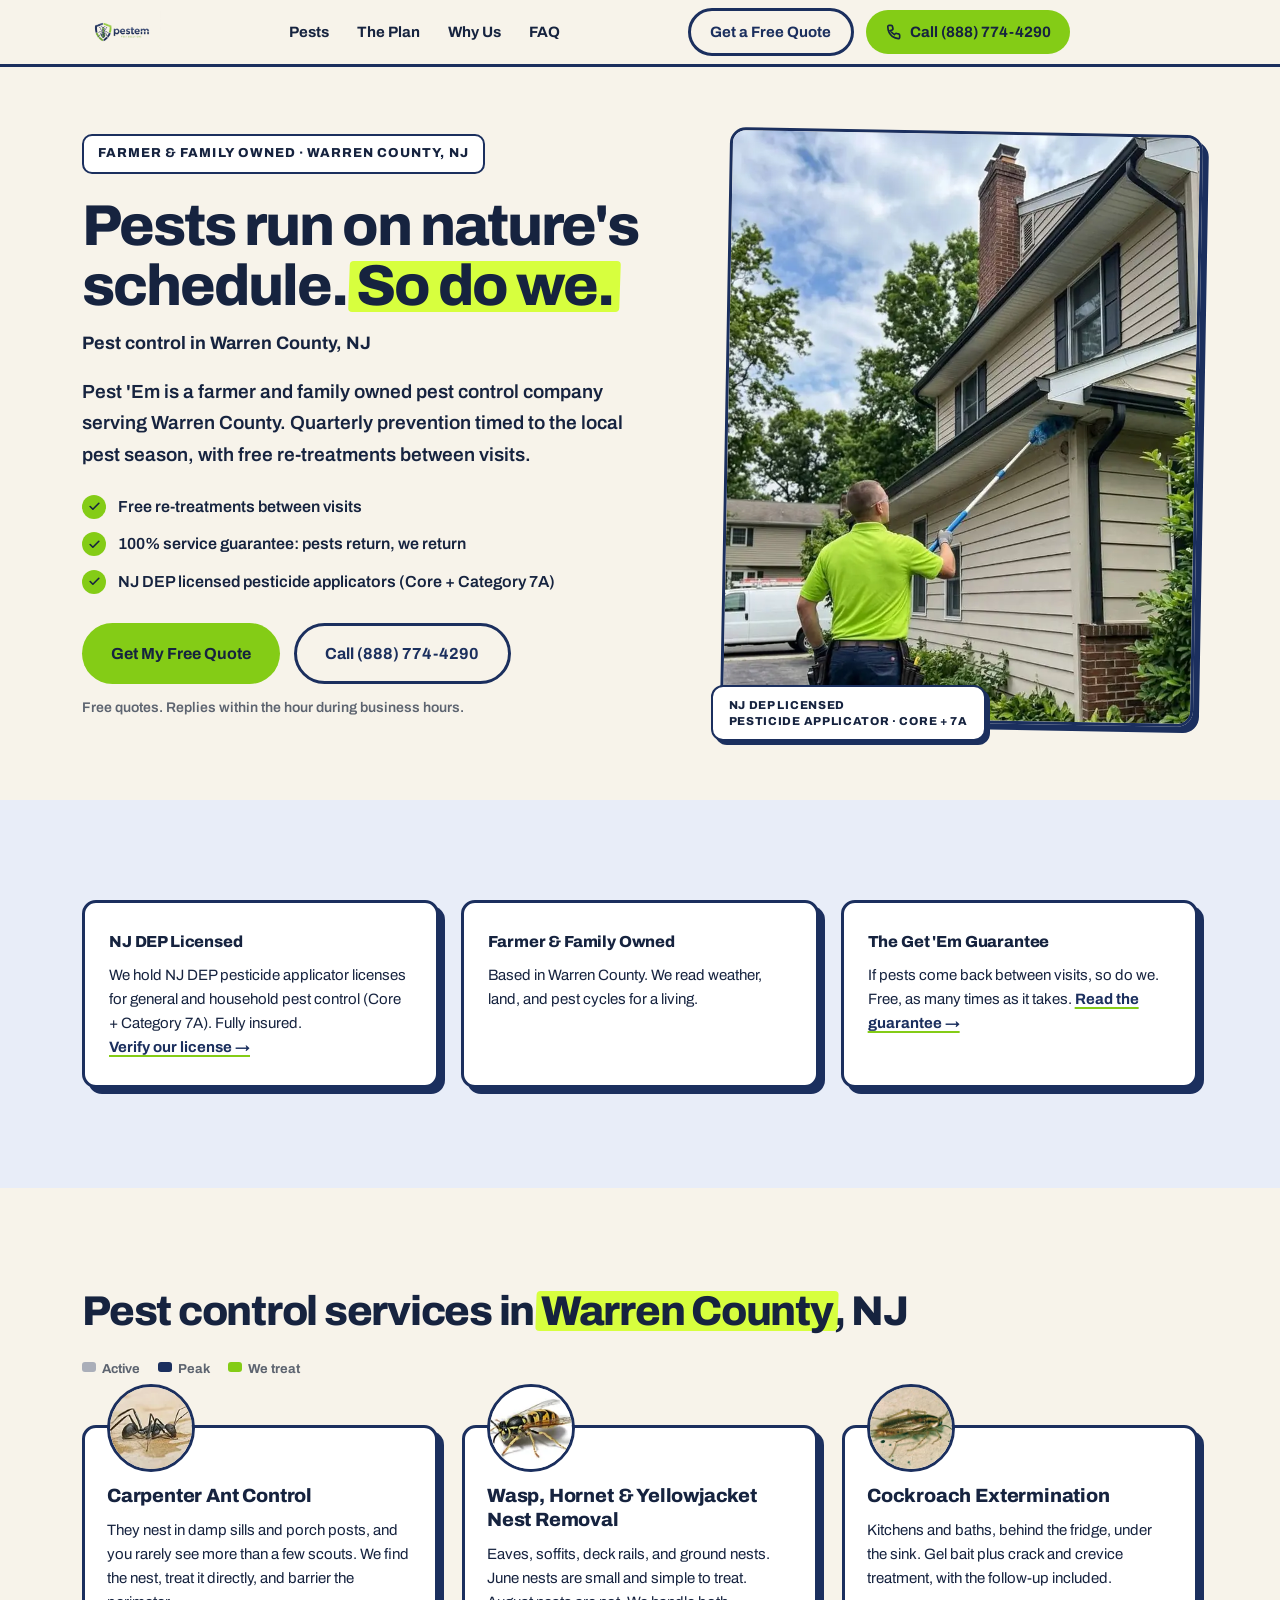
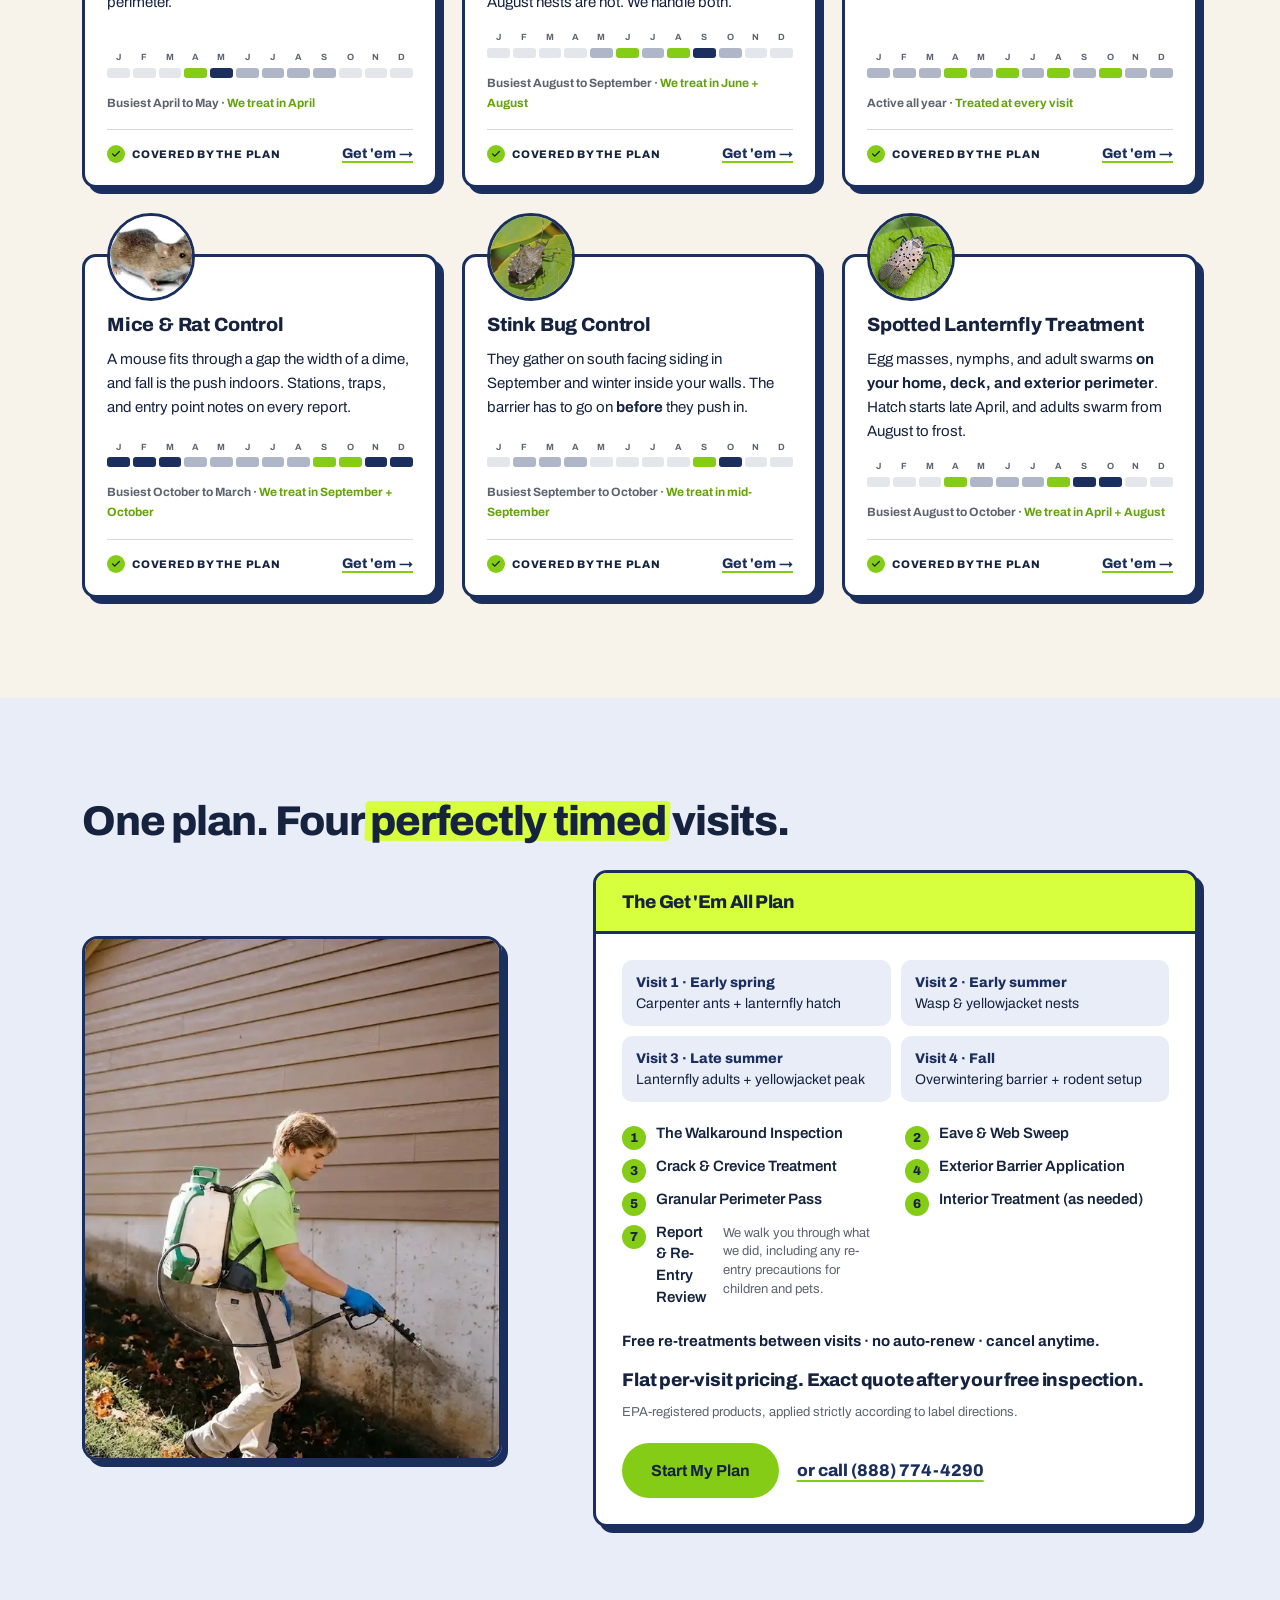
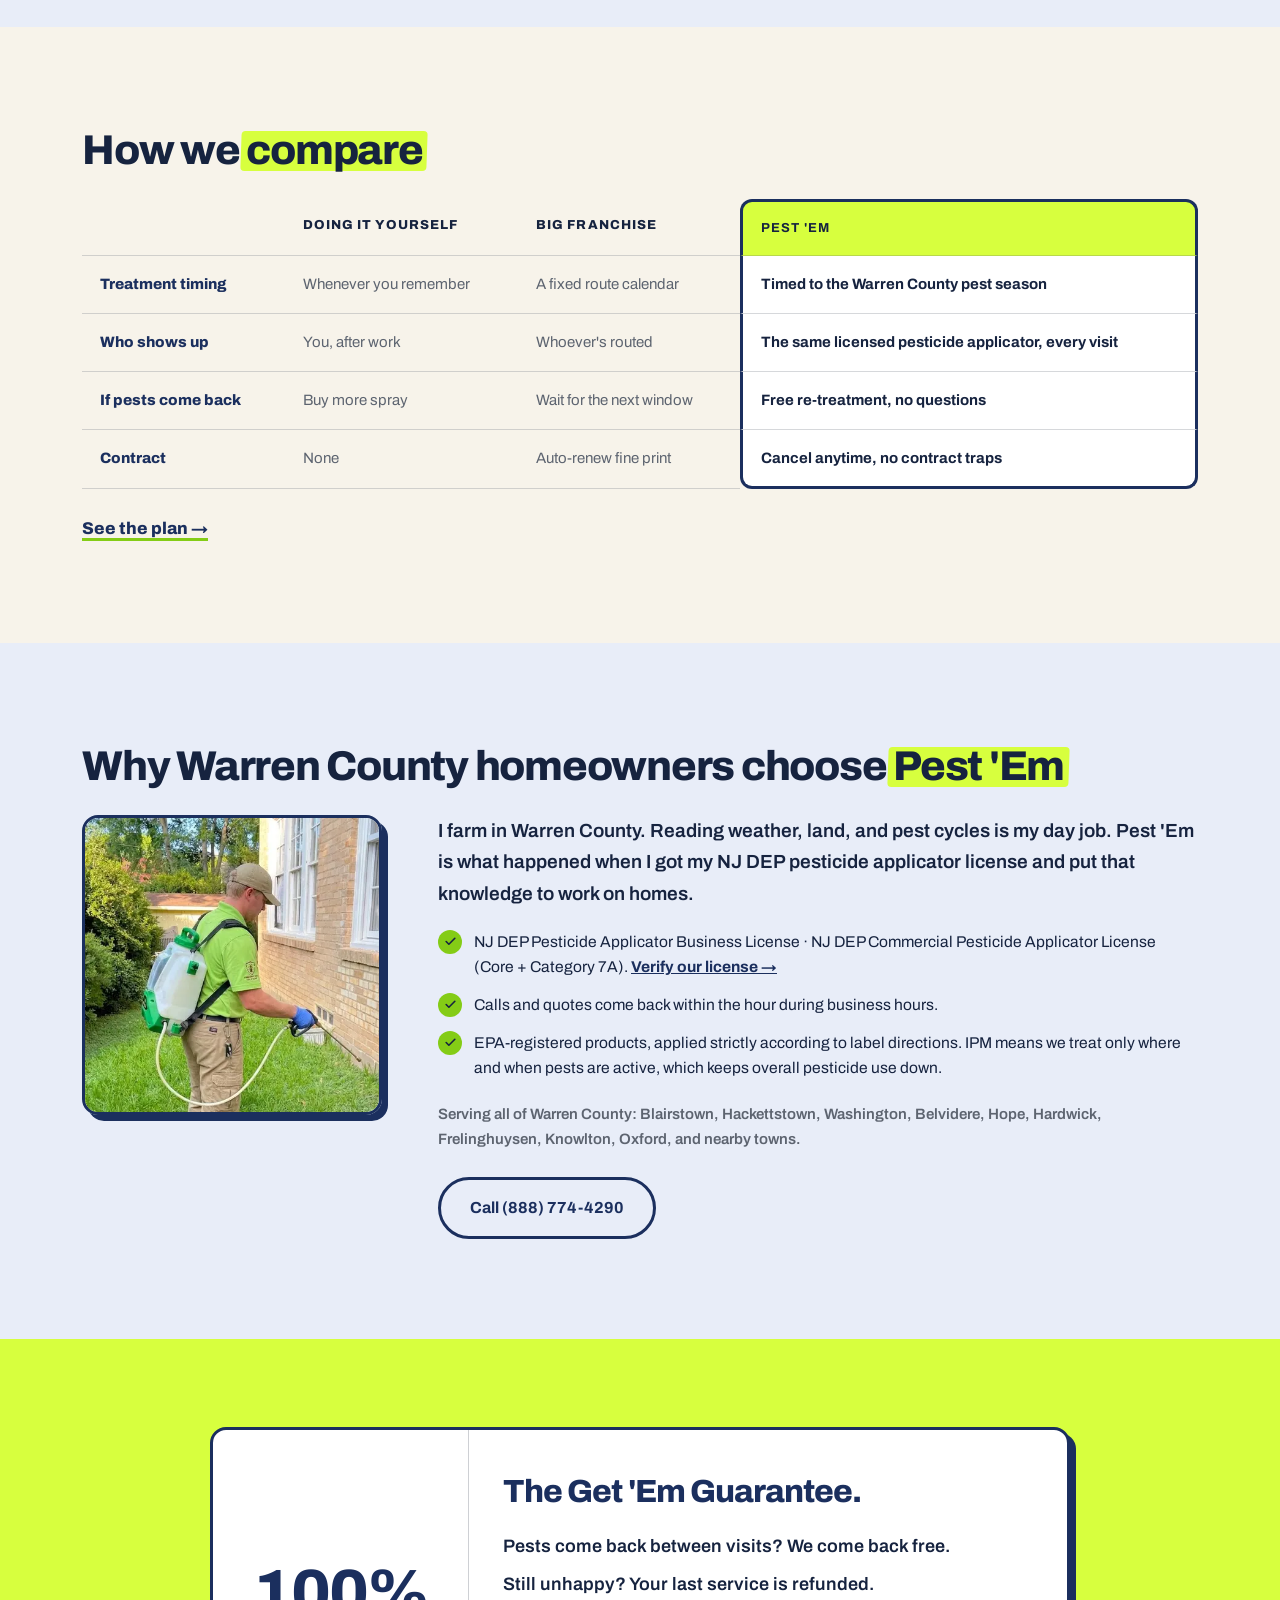
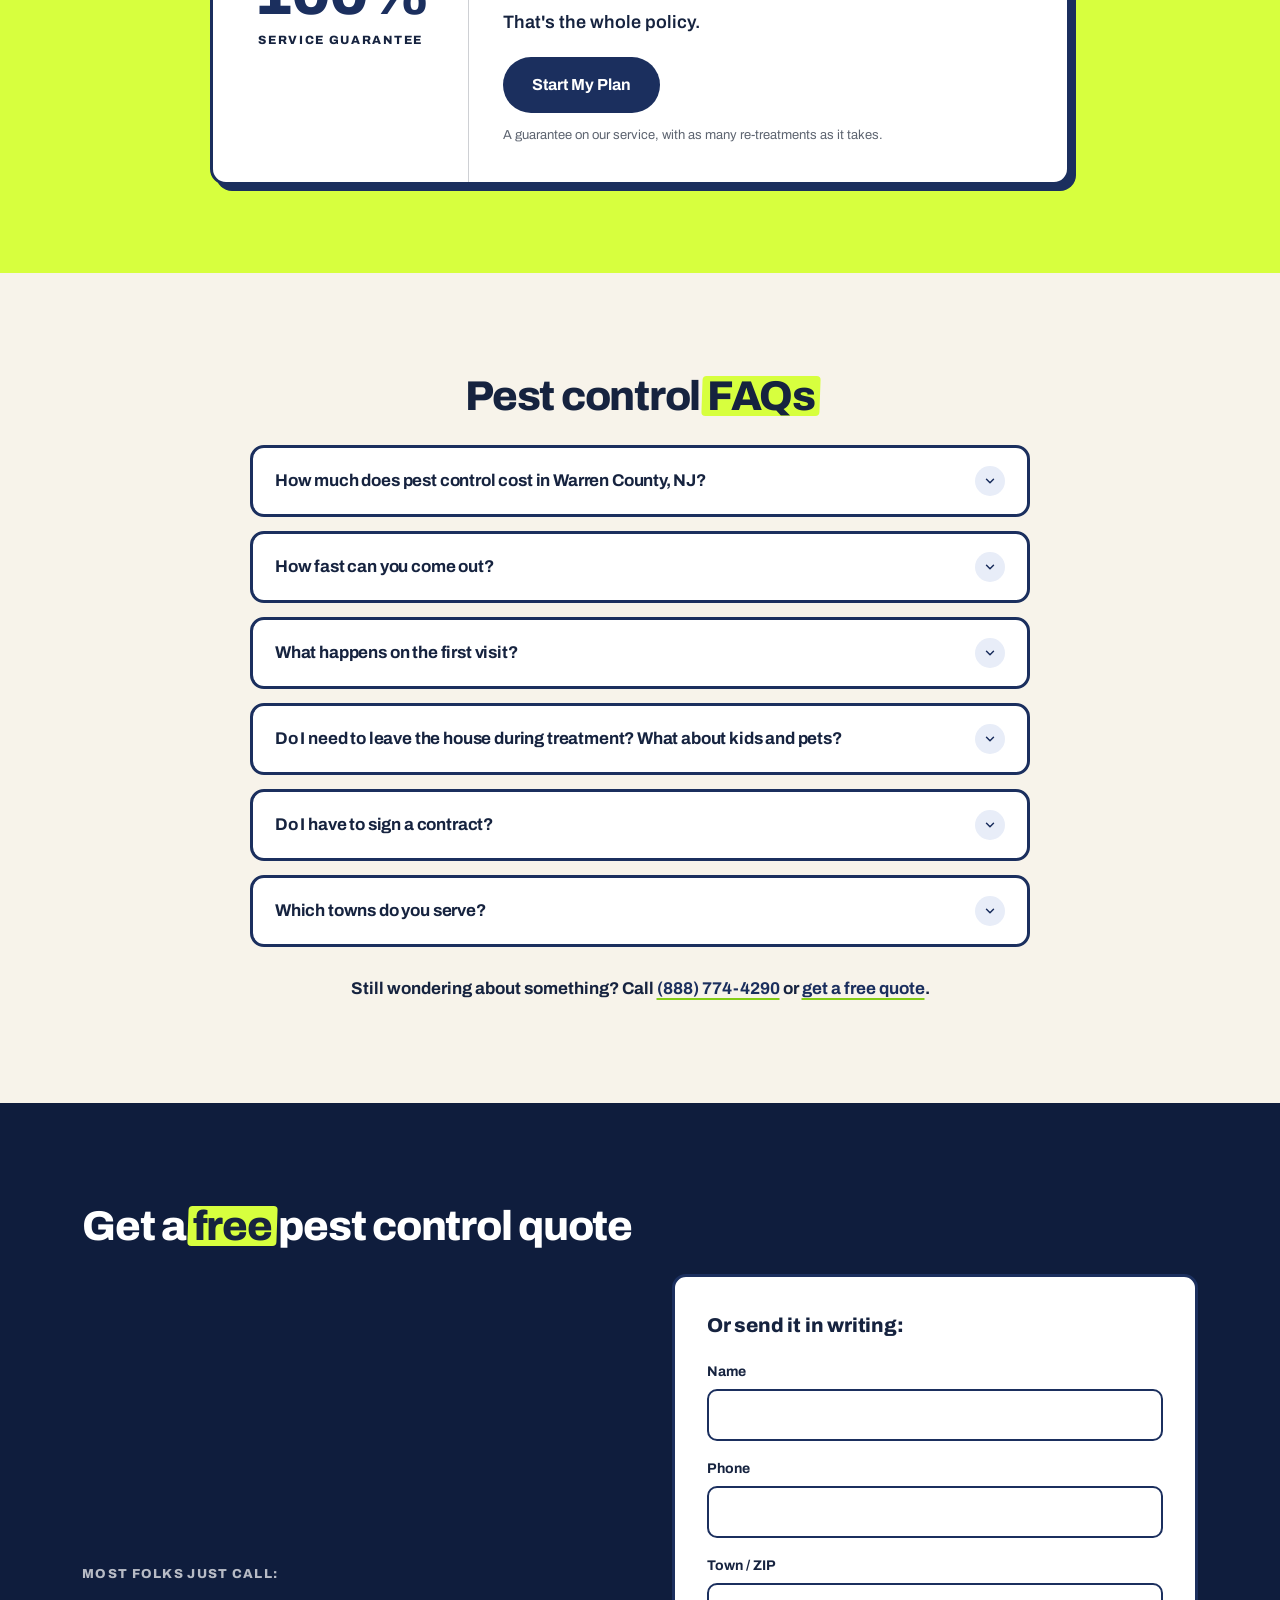
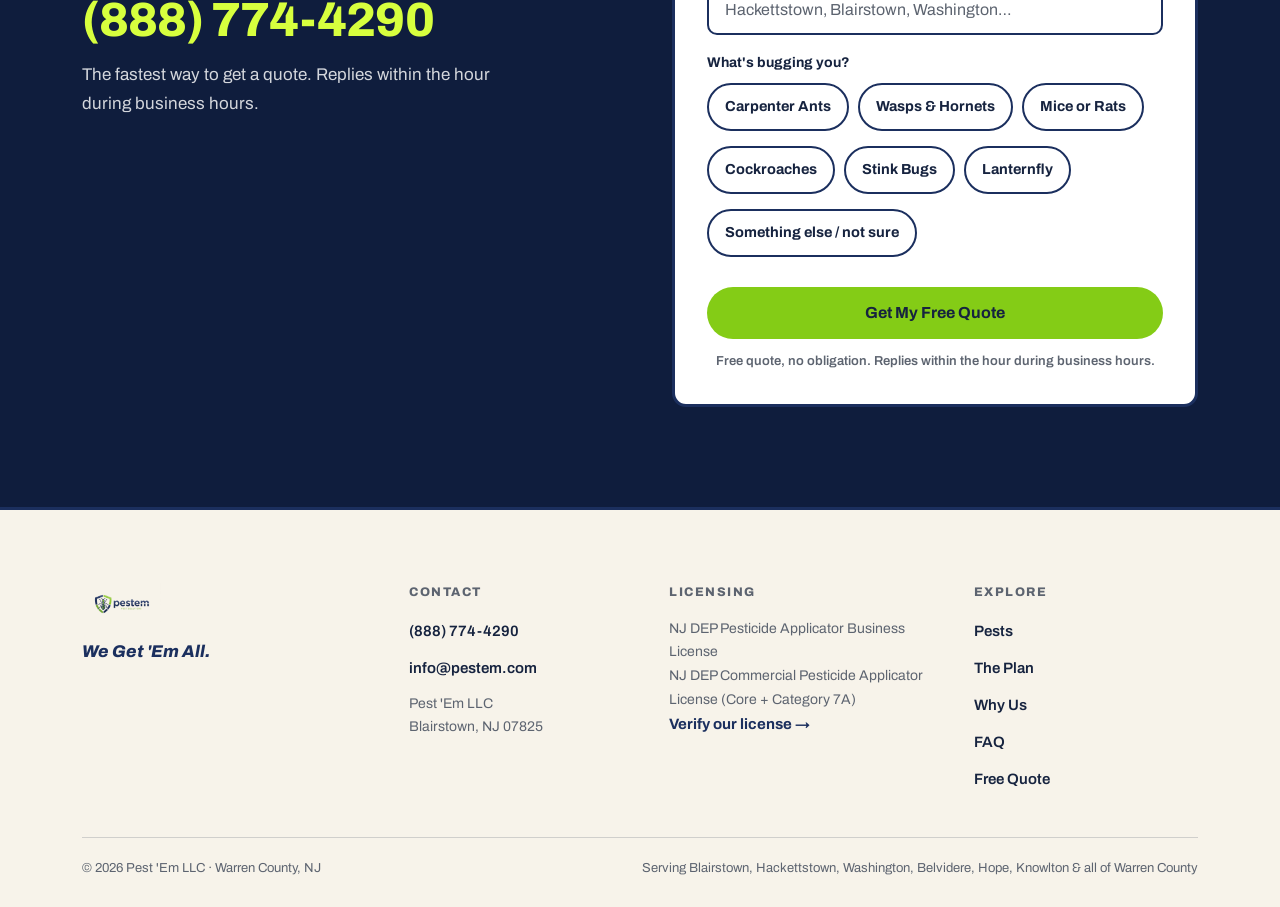
==== commit 56f17bcb: "Swap Inter for Archivo; mobile polish Archivo (Helvetica-lineage grotesque with more character) repl" ====
--- a/index.html
+++ b/index.html
@@ -29,7 +29,7 @@
 <!-- Fonts -->
 <link rel="preconnect" href="https://fonts.googleapis.com">
 <link rel="preconnect" href="https://fonts.gstatic.com" crossorigin>
-<link href="https://fonts.googleapis.com/css2?family=Inter:wght@400;600;700;800&display=swap" rel="stylesheet">
+<link href="https://fonts.googleapis.com/css2?family=Archivo:wght@400;600;700;800&display=swap" rel="stylesheet">
 
 <!-- LCP hero preload -->
 <link rel="preload" as="image"
@@ -112,7 +112,7 @@
 *{margin:0;padding:0;box-sizing:border-box;}
 html{scroll-behavior:smooth;}
 body{
-  font-family:'Inter',-apple-system,'Helvetica Neue',Helvetica,Arial,sans-serif;font-size:1.0625rem;line-height:1.65;
+  font-family:'Archivo','Helvetica Neue',Helvetica,Arial,sans-serif;font-size:1.0625rem;line-height:1.65;
   color:var(--ink);background:var(--cream);
   -webkit-font-smoothing:antialiased;text-rendering:optimizeLegibility;
   overflow-x:clip;
@@ -395,14 +395,18 @@
   .pests-grid{grid-template-columns:1fr;row-gap:60px;}
   .trio{grid-template-columns:1fr;}
   .card{box-shadow:4px 4px 0 var(--navy);}
+  .hero-media{margin-inline:auto;}
   .hero-photo{aspect-ratio:4/3;}
   .hero-photo img{object-position:center 22%;}
+  .badge-license{left:12px;}
   .hero-ctas .btn{flex:1 1 100%;}
   .visits{grid-template-columns:1fr;}
   .plan-steps{grid-template-columns:1fr;}
   .ticket{grid-template-columns:1fr;}
   .ticket-stub{border-right:0;border-bottom:1px solid rgba(93,100,112,0.3);padding:26px 18px;}
   .foot-grid{grid-template-columns:1fr;}
+  .form-card{min-height:auto;}
+  .plan-cap{padding:12px 20px;font-size:1.05rem;}
 }
 @media(max-width:479px){
   .cmp{min-width:0;}
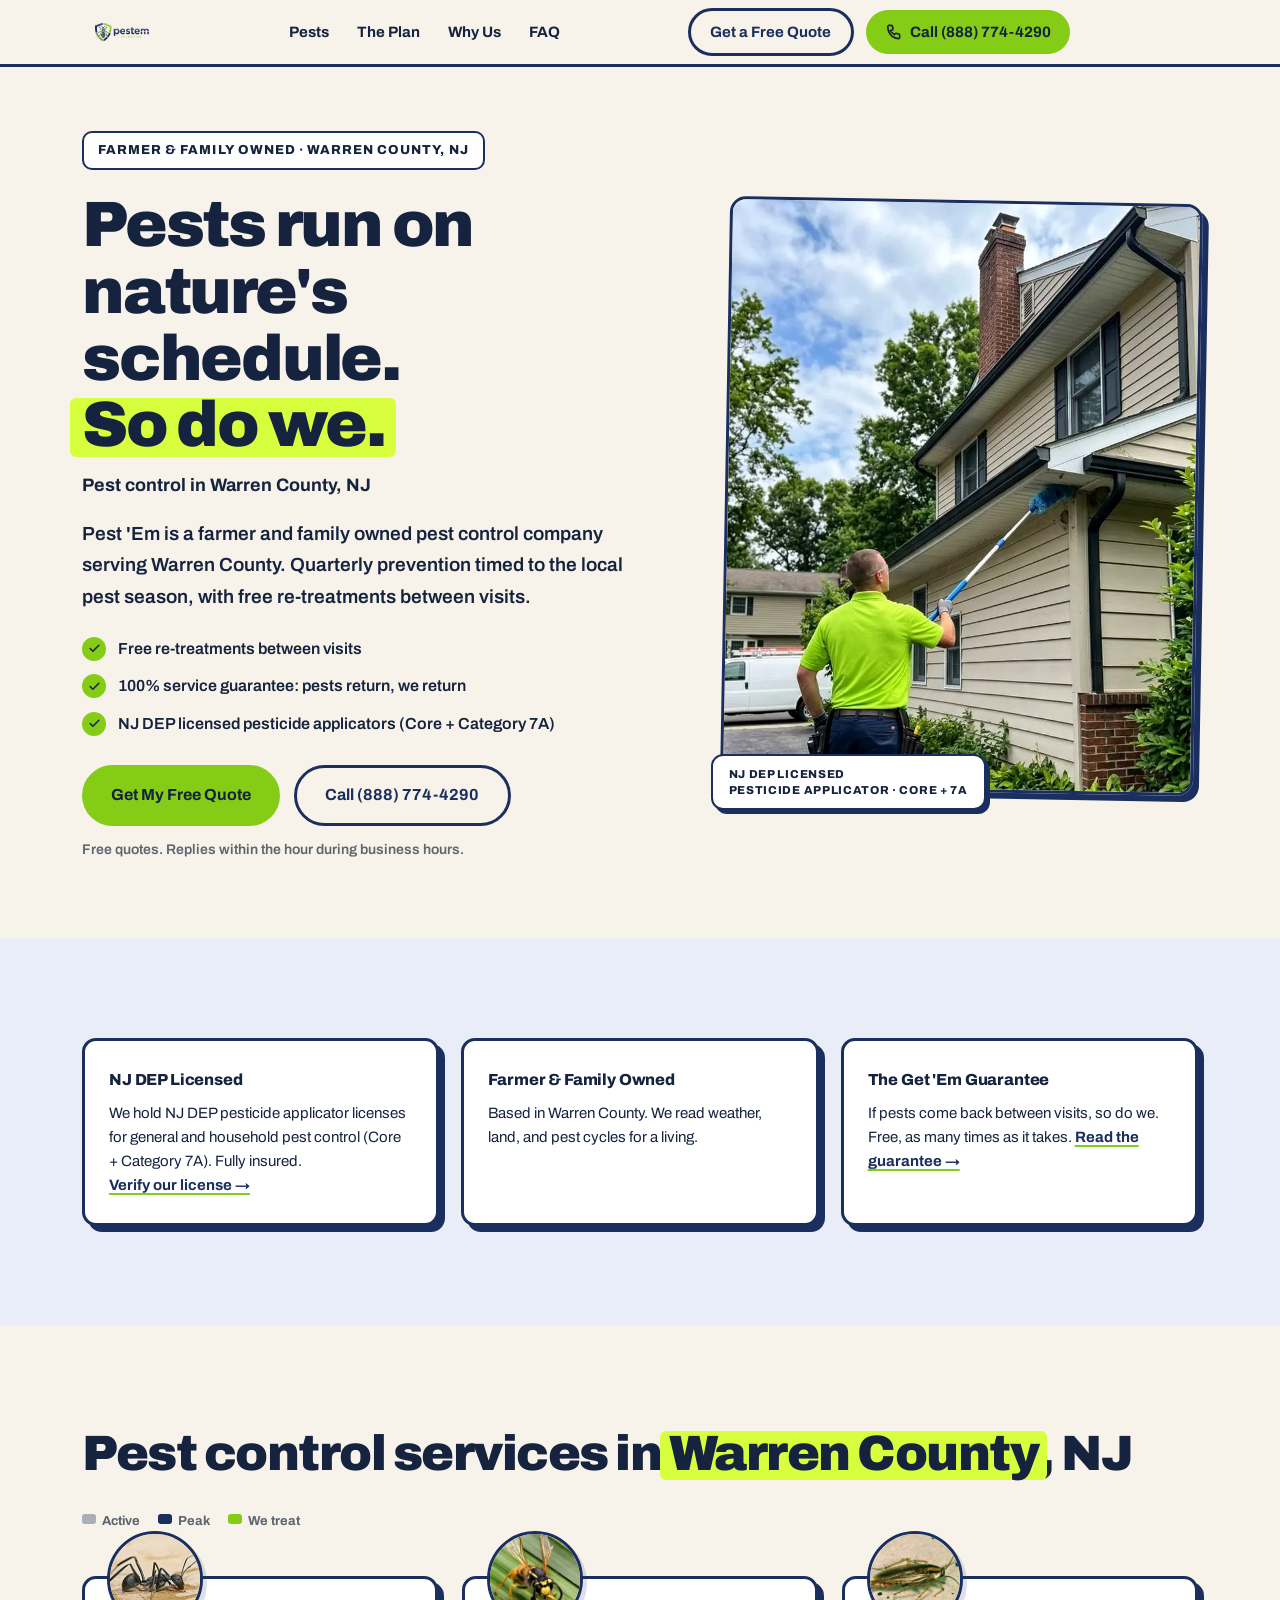
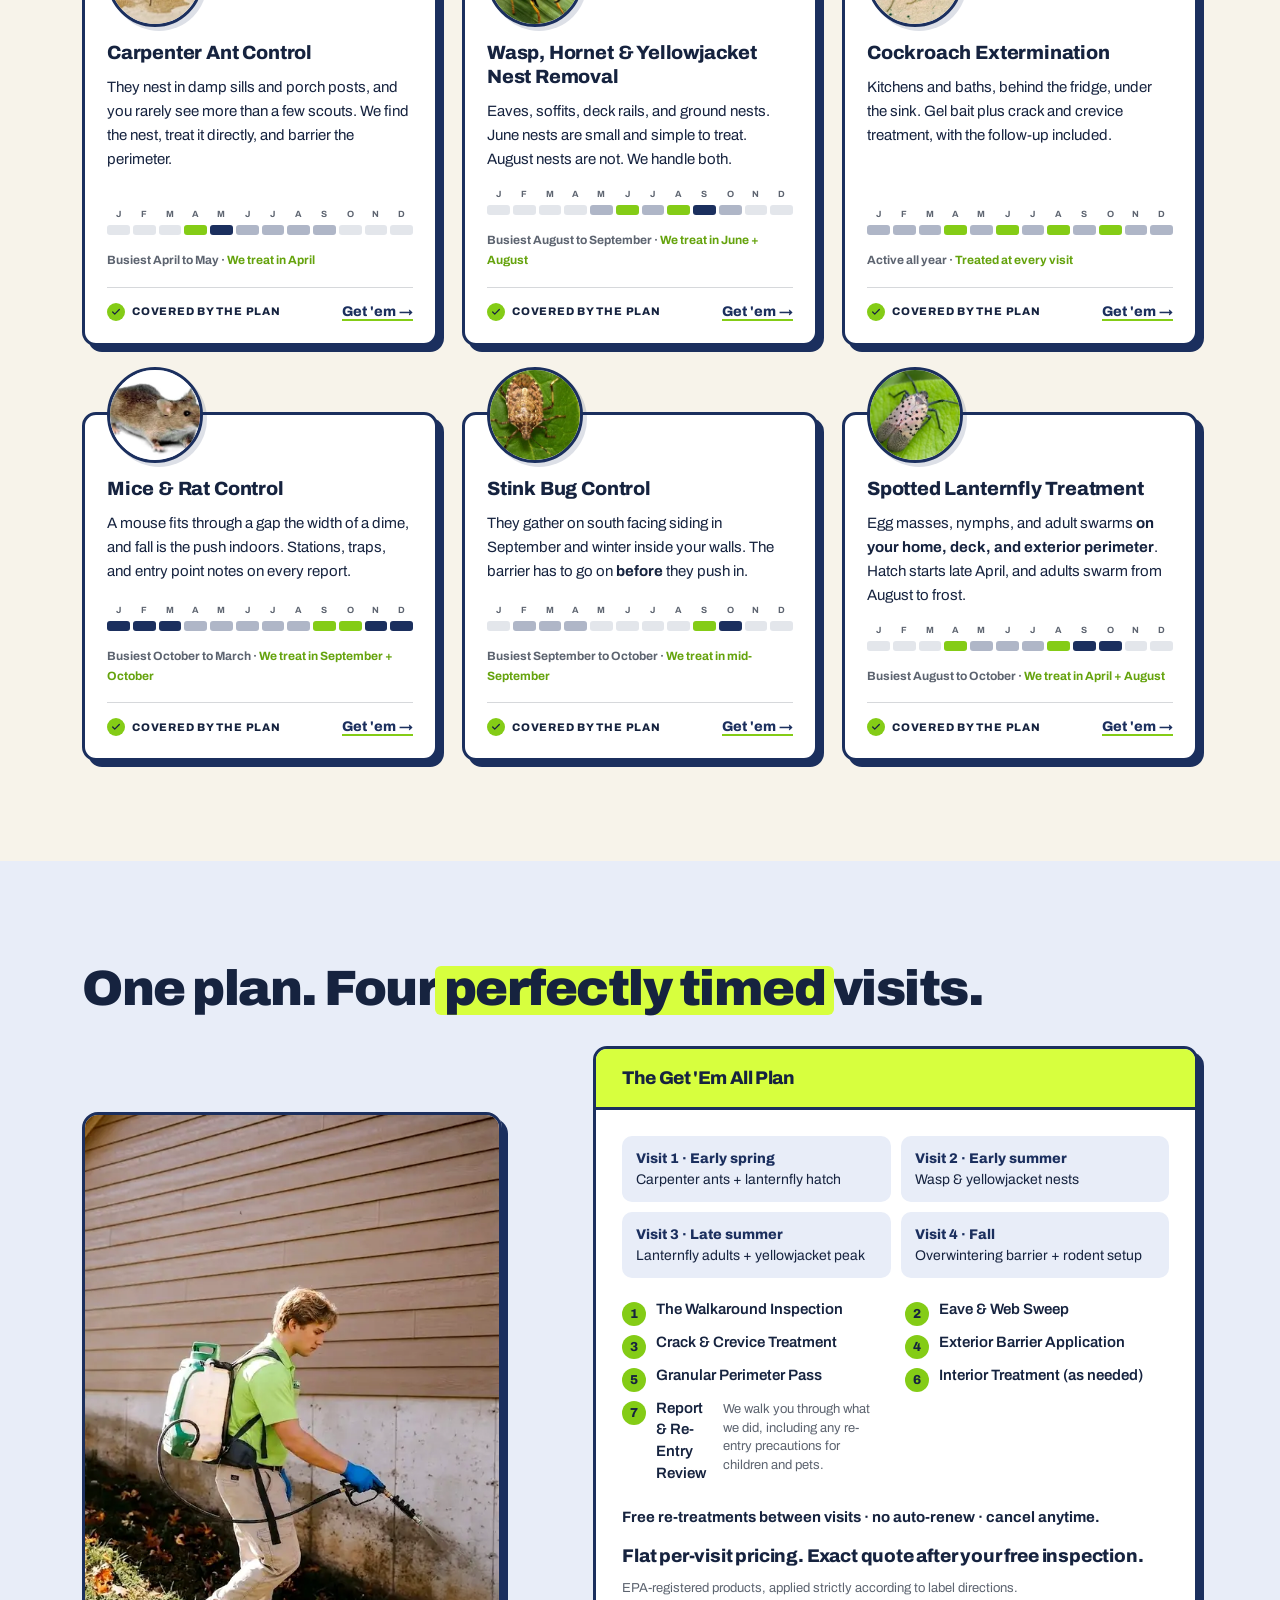
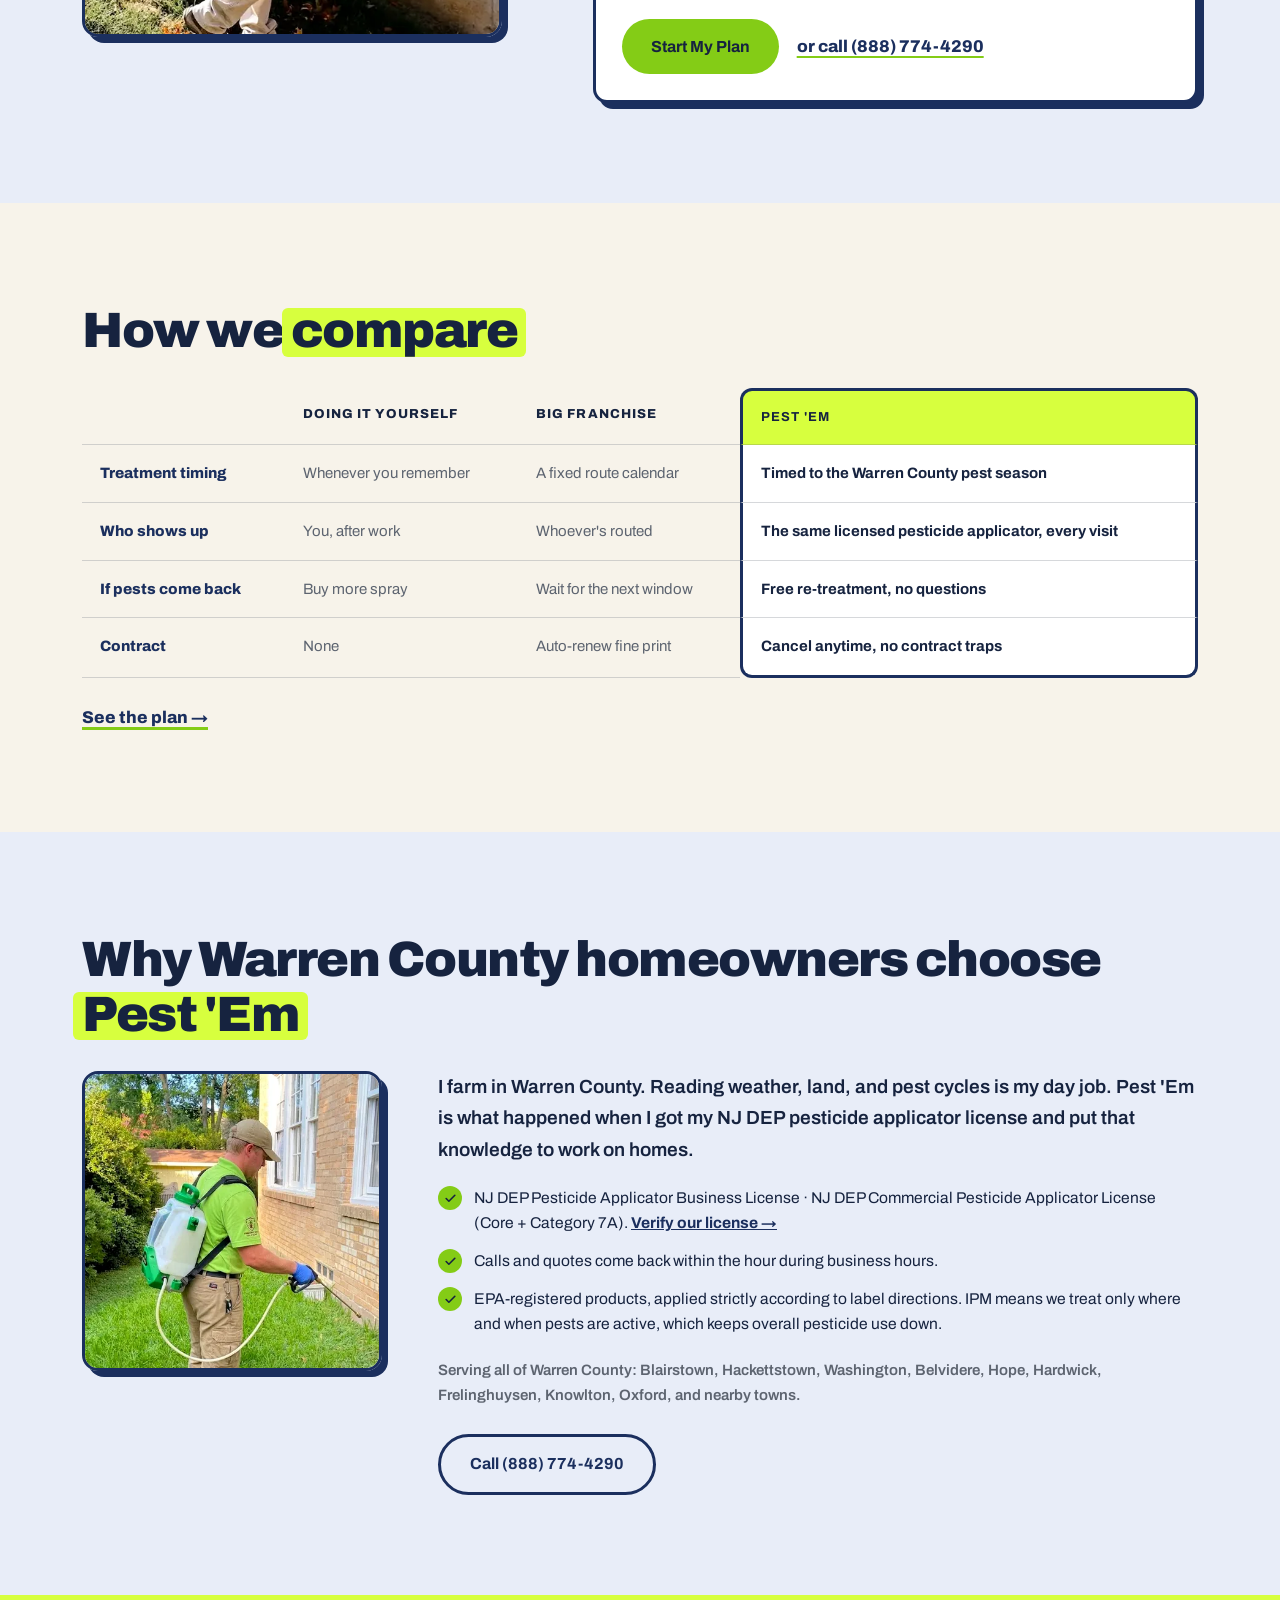
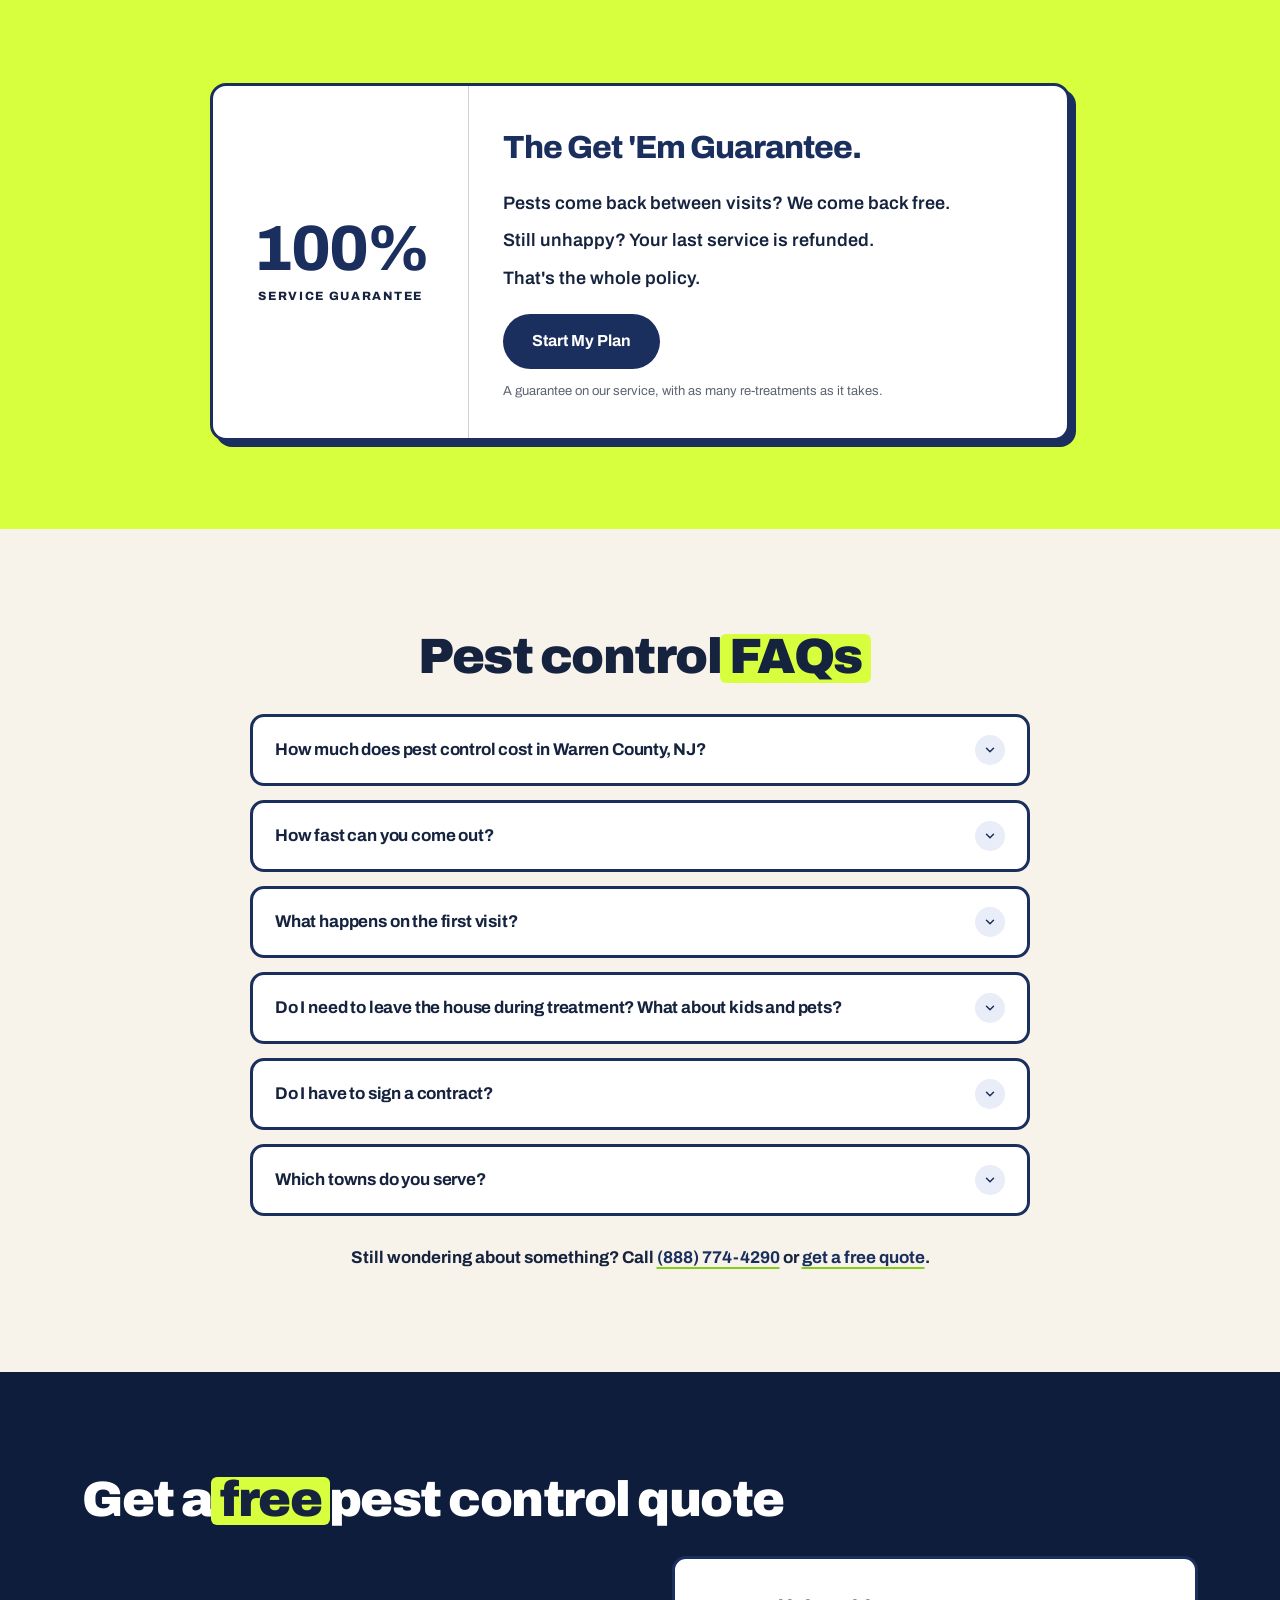
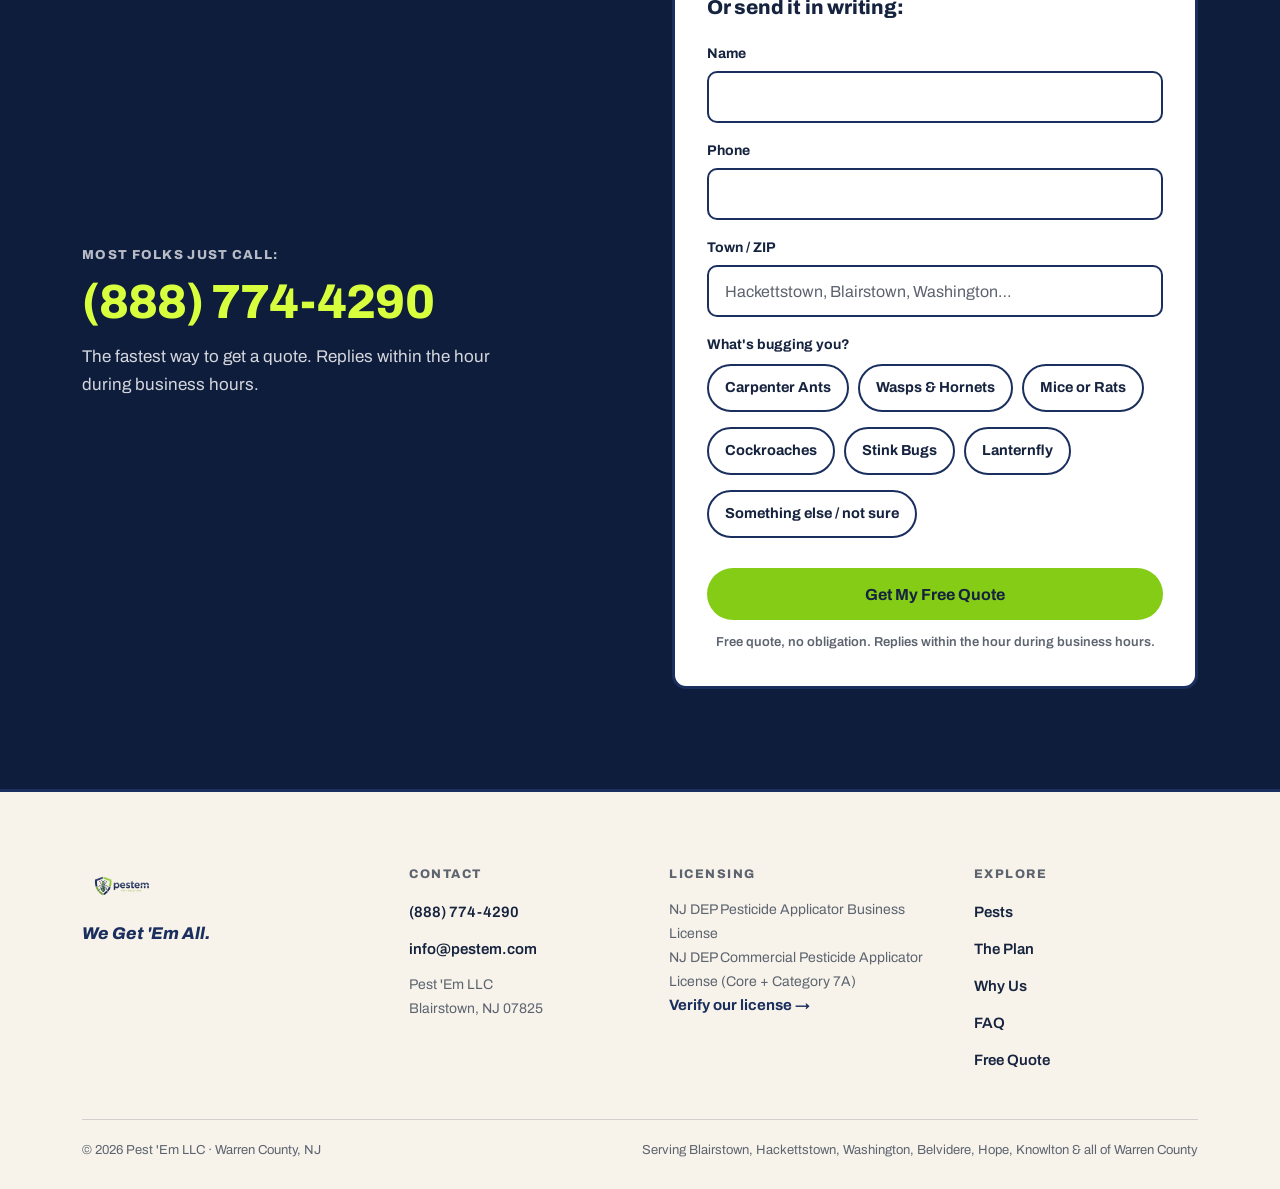
==== commit d3b00ca2: "Stronger photos and headlines per owner feedback - Pest chips rebuilt at 192px from the high-res sou" ====
--- a/index.html
+++ b/index.html
@@ -29,7 +29,7 @@
 <!-- Fonts -->
 <link rel="preconnect" href="https://fonts.googleapis.com">
 <link rel="preconnect" href="https://fonts.gstatic.com" crossorigin>
-<link href="https://fonts.googleapis.com/css2?family=Archivo:wght@400;600;700;800&display=swap" rel="stylesheet">
+<link href="https://fonts.googleapis.com/css2?family=Archivo:wght@400;600;700;800;900&display=swap" rel="stylesheet">
 
 <!-- LCP hero preload -->
 <link rel="preload" as="image"
@@ -123,9 +123,9 @@
 .section{padding-block:clamp(3.5rem,9vw,6.25rem);}
 section[id]{scroll-margin-top:90px;}
 
-h2.sec-title{font-weight:800;letter-spacing:-0.03em;line-height:1.12;font-size:clamp(1.75rem,3.5vw,2.6rem);margin-bottom:0.6em;}
+h2.sec-title{font-weight:900;letter-spacing:-0.03em;line-height:1.1;font-size:clamp(2rem,4vw,3.1rem);margin-bottom:0.6em;}
 .hl{position:relative;display:inline-block;color:var(--ink);z-index:0;}
-.hl::before{content:'';position:absolute;inset:0.08em -0.12em;background:var(--chartreuse);transform:skew(-2deg);border-radius:4px;z-index:-1;}
+.hl::before{content:'';position:absolute;inset:0.1em -0.18em 0.02em;background:var(--chartreuse);border-radius:6px;z-index:-1;}
 .eyebrow{font-weight:800;font-size:0.8125rem;text-transform:uppercase;letter-spacing:0.1em;}
 .lead{font-weight:600;font-size:1.1875rem;}
 .fine{font-size:0.8125rem;color:var(--gray-mut);}
@@ -199,7 +199,7 @@
 .hero-grid{display:grid;grid-template-columns:1.1fr 0.9fr;gap:clamp(2rem,5vw,4rem);align-items:center;}
 .hero-chip-owned{display:inline-block;background:var(--white);border:2px solid var(--navy);border-radius:10px;padding:7px 14px;font-weight:800;font-size:0.8125rem;text-transform:uppercase;letter-spacing:0.08em;margin-bottom:22px;}
 h1{margin-bottom:20px;}
-.h1-shout{display:block;font-weight:800;letter-spacing:-0.035em;line-height:1.05;font-size:clamp(2.25rem,4.7vw,3.6rem);}
+.h1-shout{display:block;font-weight:900;letter-spacing:-0.035em;line-height:1.04;font-size:clamp(2.4rem,5vw,4rem);}
 .h1-geo{display:block;font-weight:700;font-size:1.125rem;letter-spacing:0;margin-top:14px;color:var(--ink);line-height:1.4;}
 .hero-sub{max-width:560px;margin-bottom:24px;}
 .hero-checks{list-style:none;display:flex;flex-direction:column;gap:11px;margin-bottom:28px;}
@@ -230,8 +230,8 @@
 .legend .sw.pk{background:var(--navy);}
 .legend .sw.tr{background:var(--lime);}
 .pests-grid{display:grid;grid-template-columns:repeat(3,1fr);gap:24px;row-gap:66px;margin-top:44px;}
-.pest-card{position:relative;padding:56px 22px 20px;display:flex;flex-direction:column;gap:10px;}
-.pest-chip{position:absolute;top:-44px;left:22px;width:88px;height:88px;border-radius:50%;border:3px solid var(--navy);background:var(--tint);overflow:hidden;}
+.pest-card{position:relative;padding:62px 22px 20px;display:flex;flex-direction:column;gap:10px;}
+.pest-chip{position:absolute;top:-48px;left:22px;width:96px;height:96px;border-radius:50%;border:3px solid var(--navy);background:var(--tint);overflow:hidden;box-shadow:4px 4px 0 rgba(27,47,94,0.15);}
 .pest-chip img{width:100%;height:100%;object-fit:cover;}
 .pest-card h3{font-weight:800;font-size:1.2rem;line-height:1.25;letter-spacing:-0.01em;}
 .pest-card .p-body{font-size:0.9375rem;line-height:1.6;flex:1;}
@@ -529,7 +529,7 @@
     <div class="pests-grid" data-reveal>
 
       <div class="card lift pest-card">
-        <span class="pest-chip"><img src="pest-ant-176.webp" alt="Carpenter ant close-up" width="88" height="88" loading="lazy"></span>
+        <span class="pest-chip"><img src="pest-ant-192.webp" alt="Carpenter ant close-up" width="96" height="96" loading="lazy"></span>
         <h3>Carpenter Ant Control</h3>
         <p class="p-body">They nest in damp sills and porch posts, and you rarely see more than a few scouts. We find the nest, treat it directly, and barrier the perimeter.</p>
         <div class="mstrip" aria-hidden="true">
@@ -544,7 +544,7 @@
       </div>
 
       <div class="card lift pest-card">
-        <span class="pest-chip"><img src="pest-wasp-176.webp" alt="Yellowjacket wasp close-up" width="88" height="88" loading="lazy"></span>
+        <span class="pest-chip"><img src="pest-wasp-192.webp" alt="Yellowjacket wasp close-up" width="96" height="96" loading="lazy"></span>
         <h3>Wasp, Hornet &amp; Yellowjacket Nest Removal</h3>
         <p class="p-body">Eaves, soffits, deck rails, and ground nests. June nests are small and simple to treat. August nests are not. We handle both.</p>
         <div class="mstrip" aria-hidden="true">
@@ -559,7 +559,7 @@
       </div>
 
       <div class="card lift pest-card">
-        <span class="pest-chip"><img src="pest-roach-176.webp" alt="German cockroach close-up" width="88" height="88" loading="lazy"></span>
+        <span class="pest-chip"><img src="pest-roach-192.webp" alt="German cockroach close-up" width="96" height="96" loading="lazy"></span>
         <!-- Roach photo: Wikimedia Commons "Blattella germanica 1236168.jpg", CC BY 3.0 US -->
         <h3>Cockroach Extermination</h3>
         <p class="p-body">Kitchens and baths, behind the fridge, under the sink. Gel bait plus crack and crevice treatment, with the follow-up included.</p>
@@ -575,7 +575,7 @@
       </div>
 
       <div class="card lift pest-card">
-        <span class="pest-chip"><img src="pest-rodent-176.webp" alt="House mouse close-up" width="88" height="88" loading="lazy"></span>
+        <span class="pest-chip"><img src="pest-rodent-192.webp" alt="House mouse close-up" width="96" height="96" loading="lazy"></span>
         <h3>Mice &amp; Rat Control</h3>
         <p class="p-body">A mouse fits through a gap the width of a dime, and fall is the push indoors. Stations, traps, and entry point notes on every report.</p>
         <div class="mstrip" aria-hidden="true">
@@ -590,7 +590,7 @@
       </div>
 
       <div class="card lift pest-card">
-        <span class="pest-chip"><img src="pest-stinkbug-176.webp" alt="Brown marmorated stink bug close-up" width="88" height="88" loading="lazy"></span>
+        <span class="pest-chip"><img src="pest-stinkbug-192.webp" alt="Brown marmorated stink bug close-up" width="96" height="96" loading="lazy"></span>
         <h3>Stink Bug Control</h3>
         <p class="p-body">They gather on south facing siding in September and winter inside your walls. The barrier has to go on <strong>before</strong> they push in.</p>
         <div class="mstrip" aria-hidden="true">
@@ -605,7 +605,7 @@
       </div>
 
       <div class="card lift pest-card">
-        <span class="pest-chip"><img src="pest-lanternfly-176.webp" alt="Spotted lanternfly close-up" width="88" height="88" loading="lazy"></span>
+        <span class="pest-chip"><img src="pest-lanternfly-192.webp" alt="Spotted lanternfly close-up" width="96" height="96" loading="lazy"></span>
         <h3>Spotted Lanternfly Treatment</h3>
         <p class="p-body">Egg masses, nymphs, and adult swarms <strong>on your home, deck, and exterior perimeter</strong>. Hatch starts late April, and adults swarm from August to frost.</p>
         <div class="mstrip" aria-hidden="true">
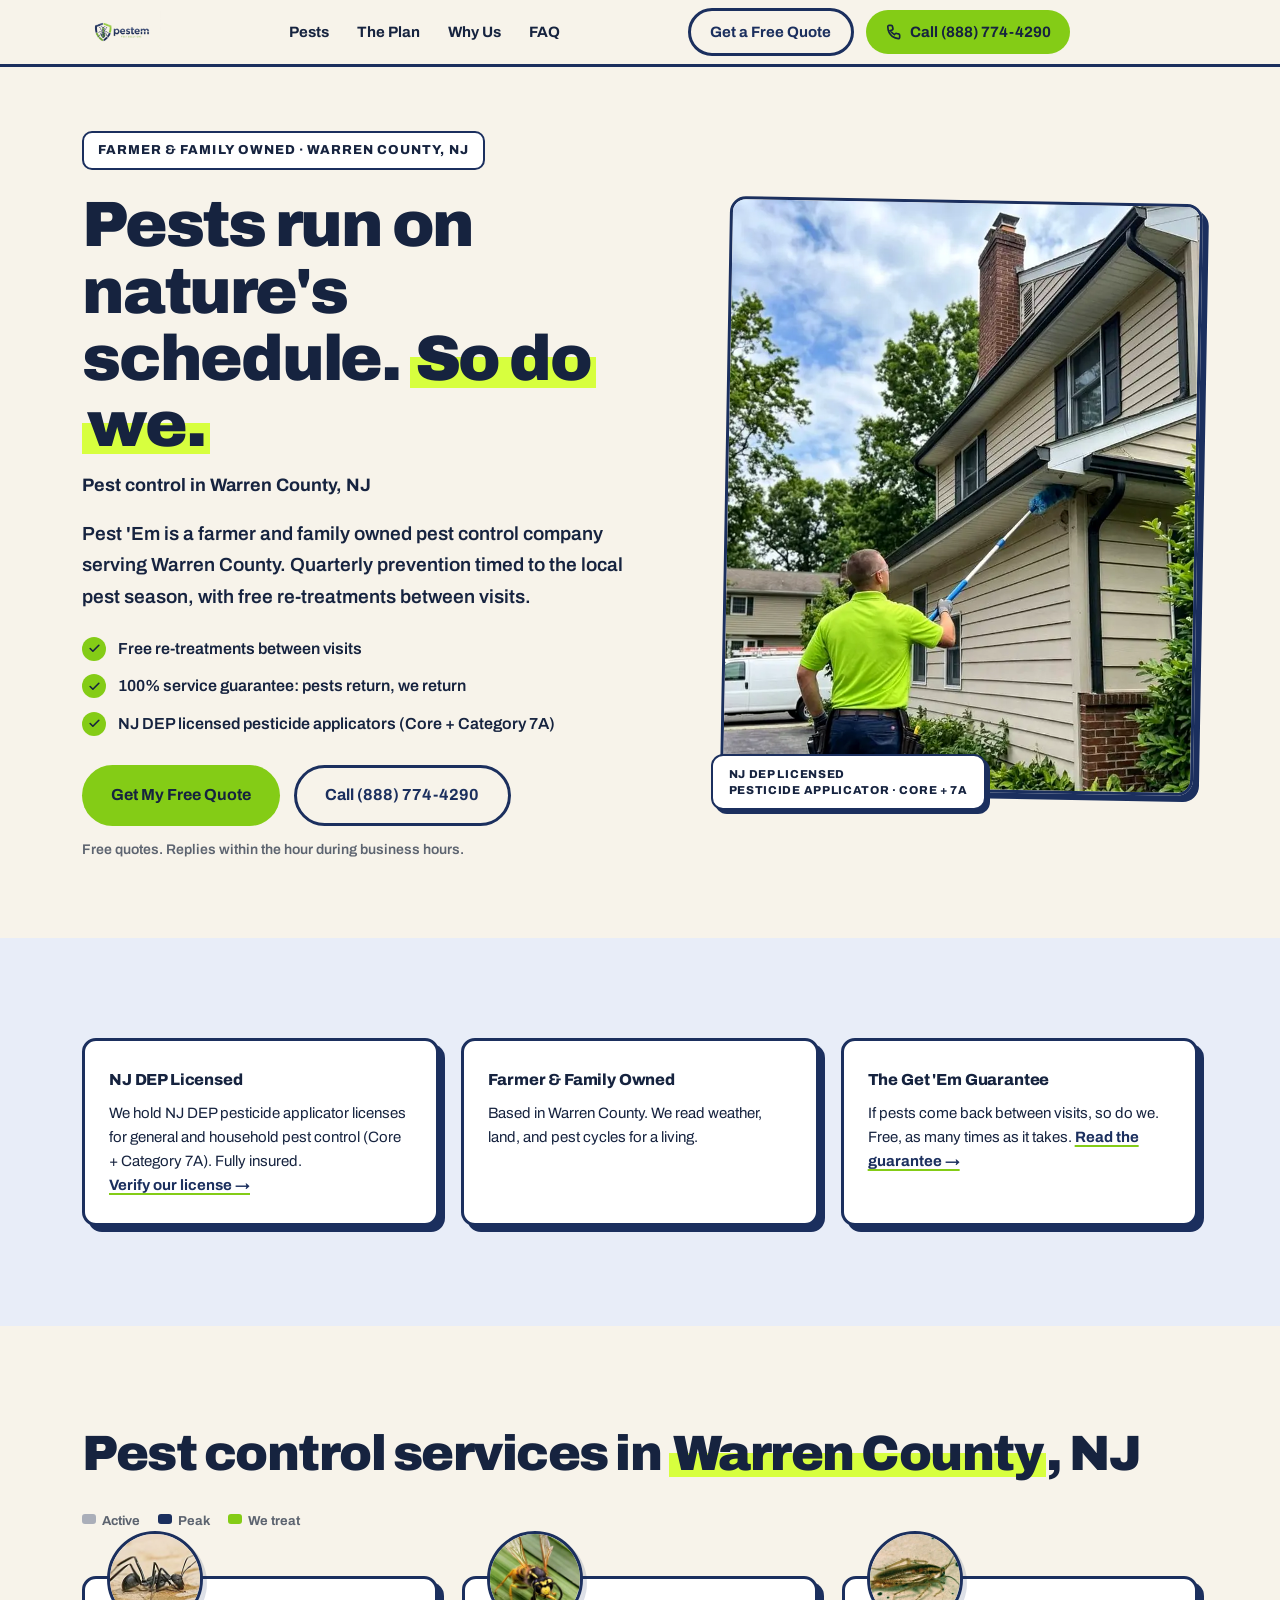
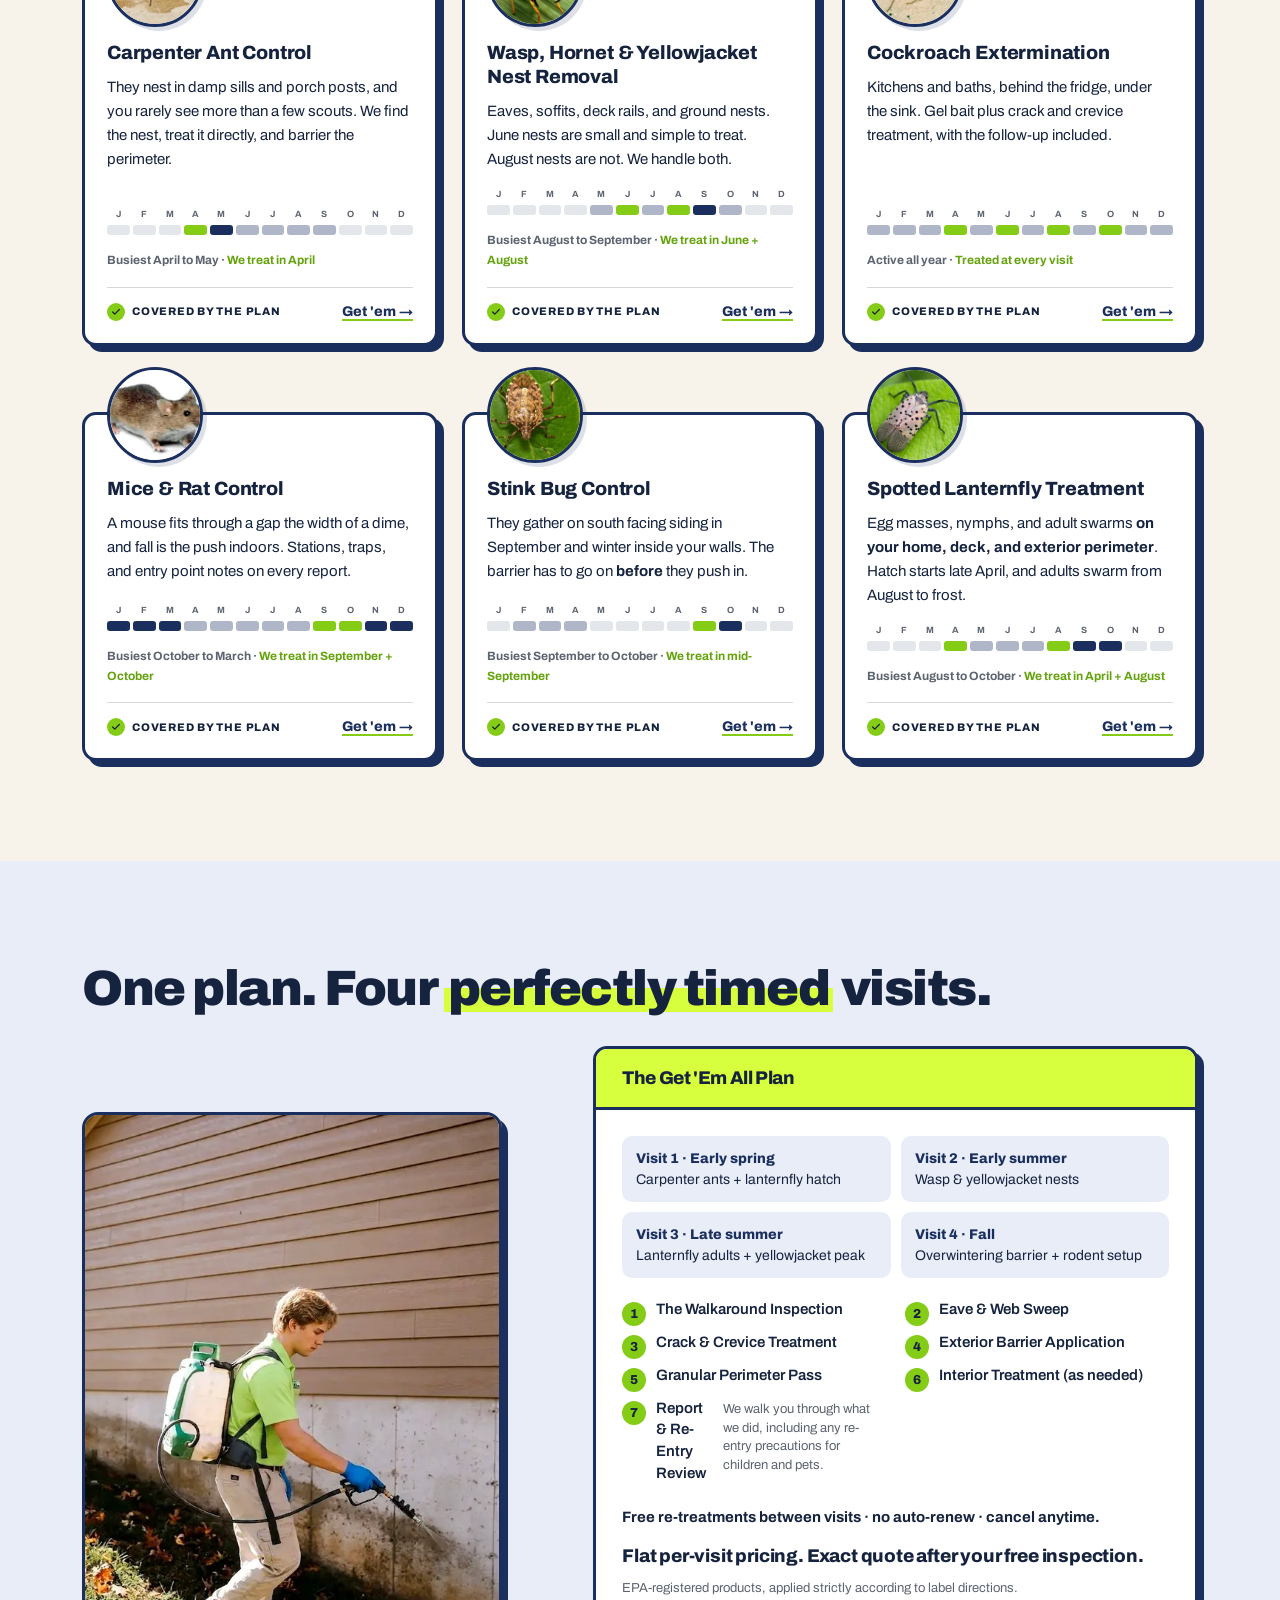
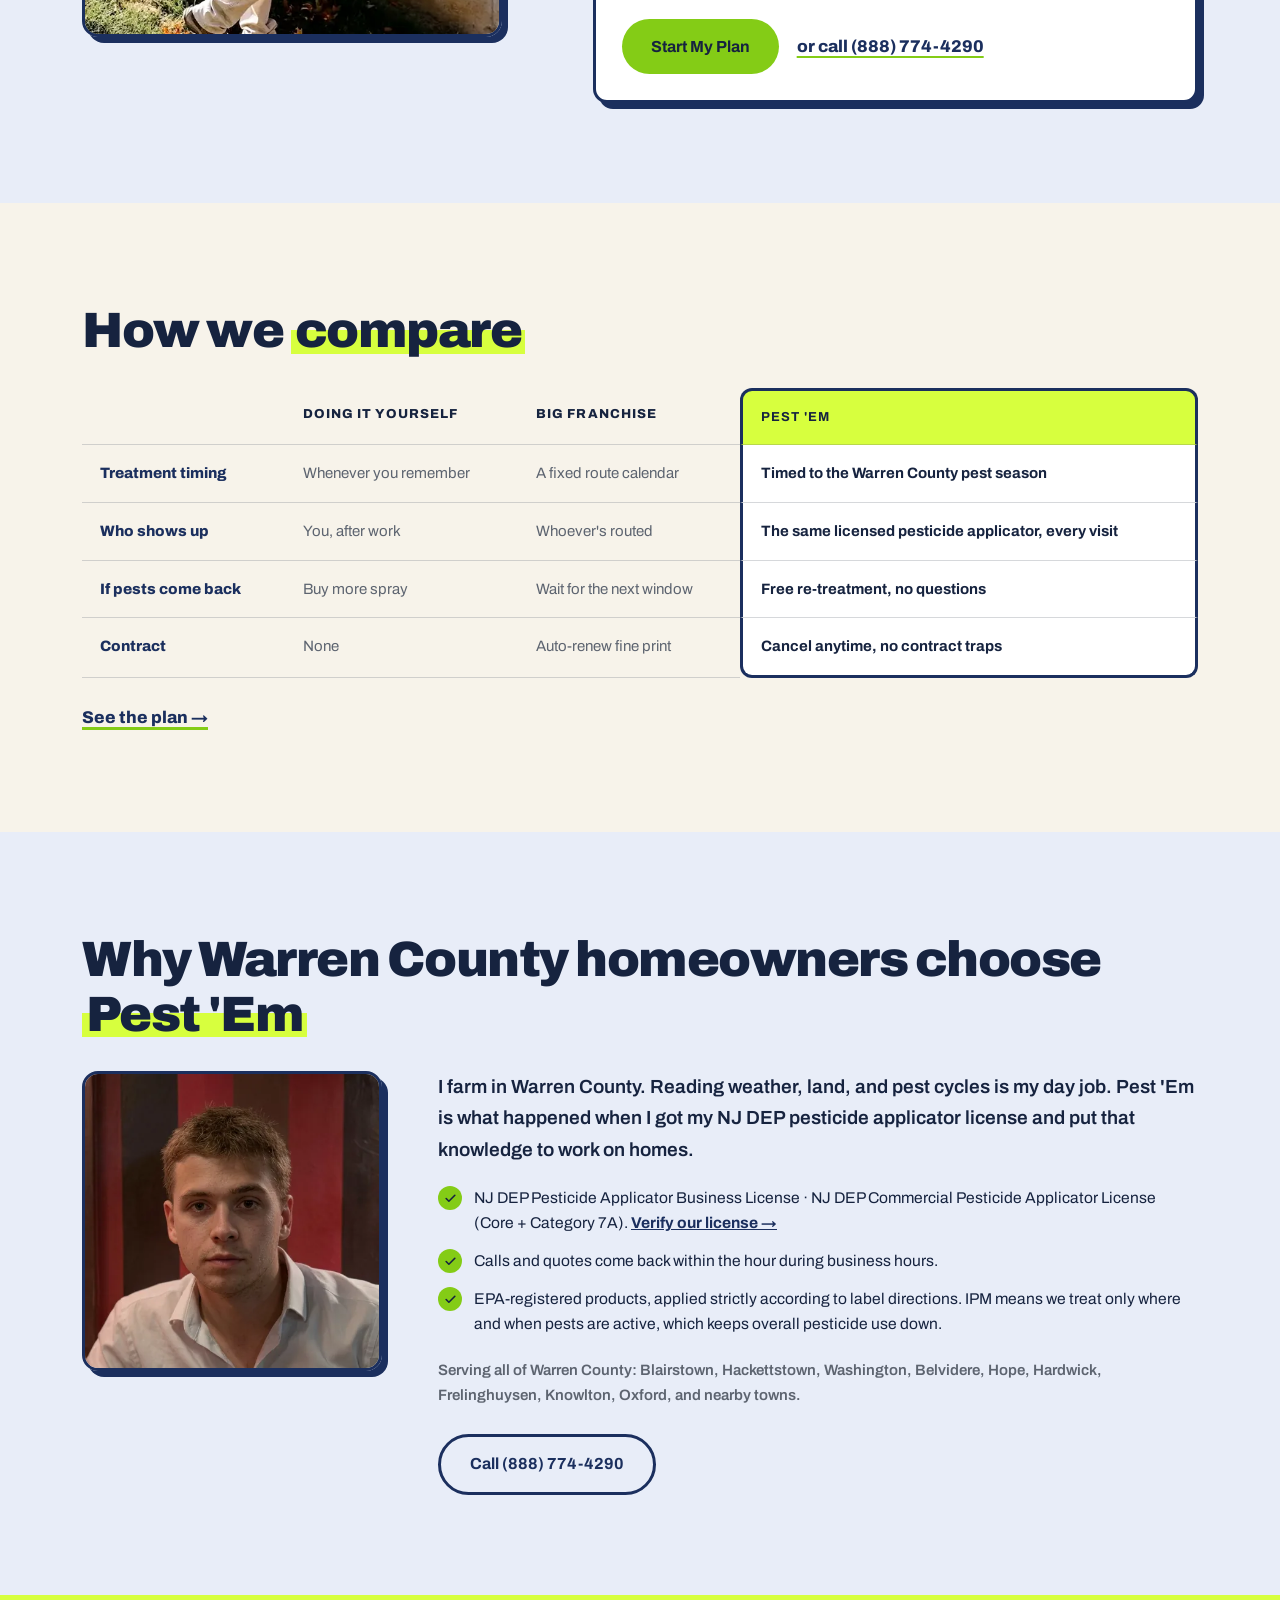
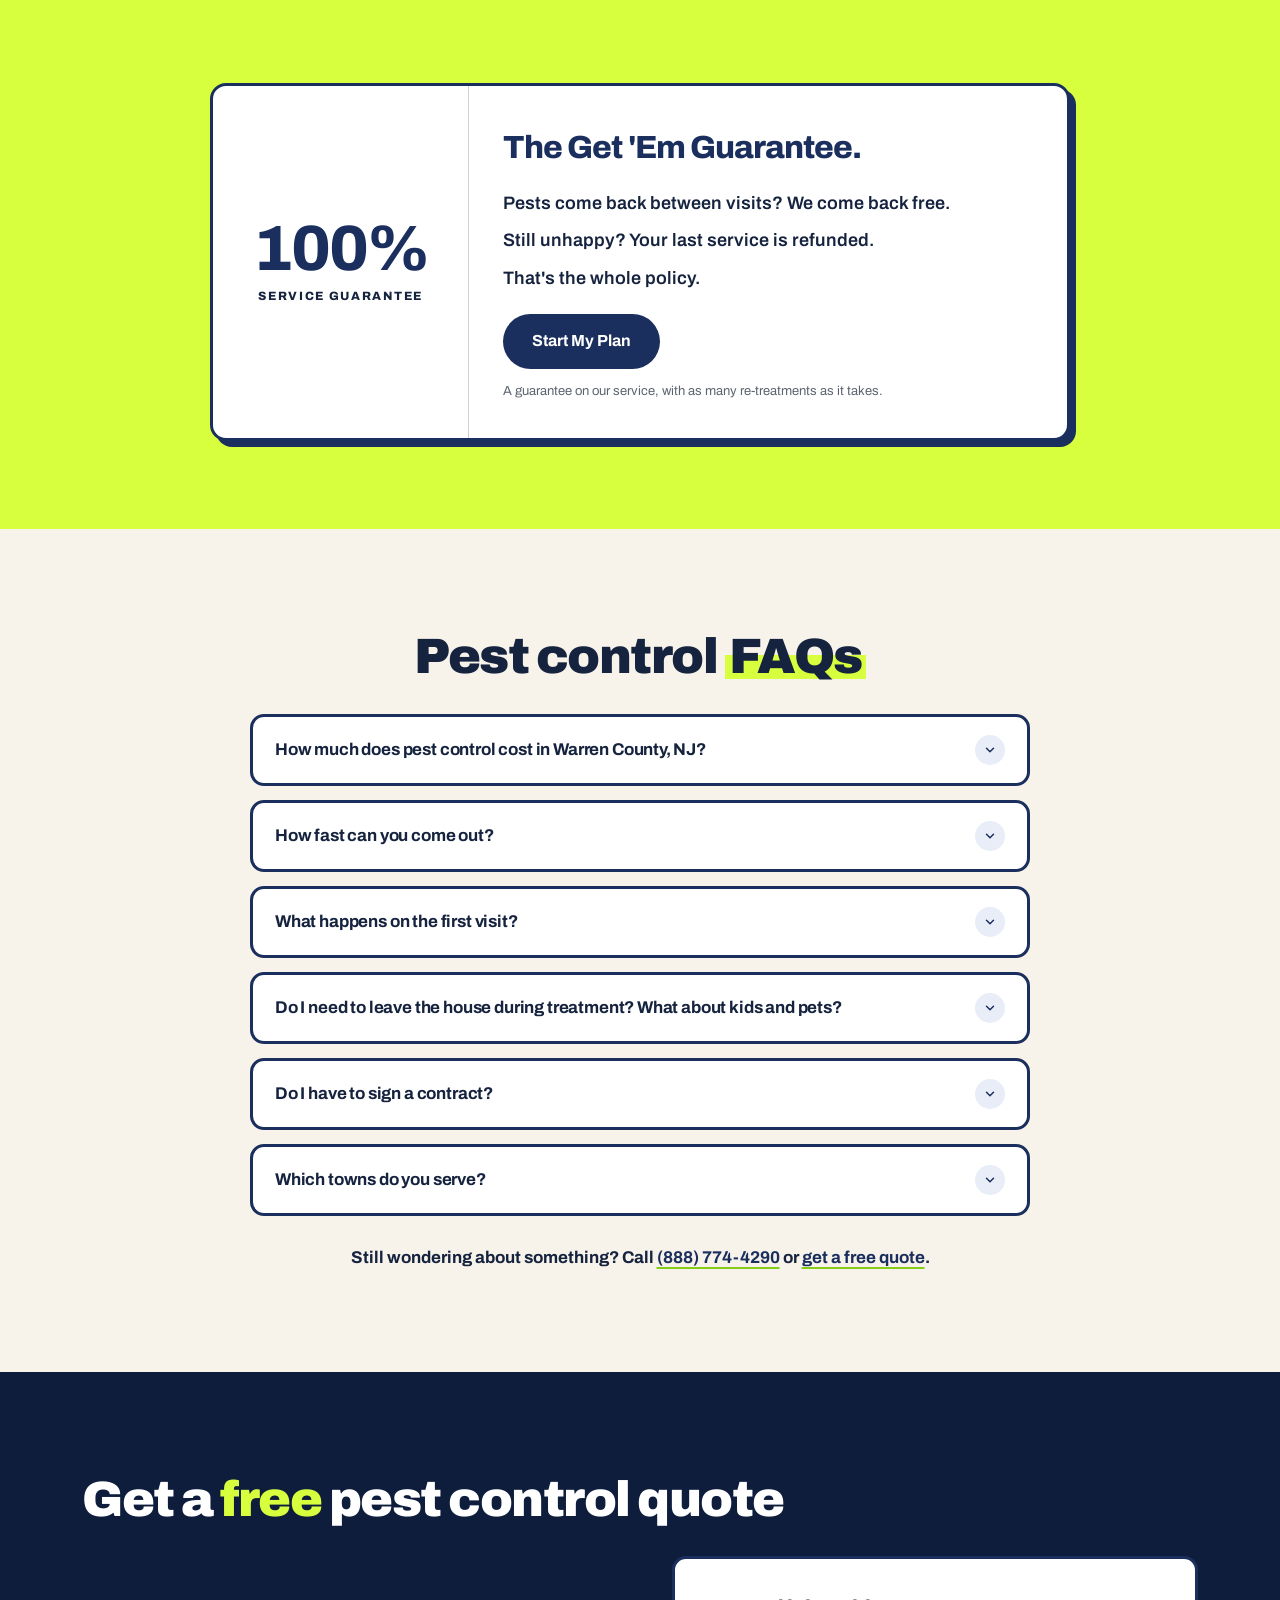
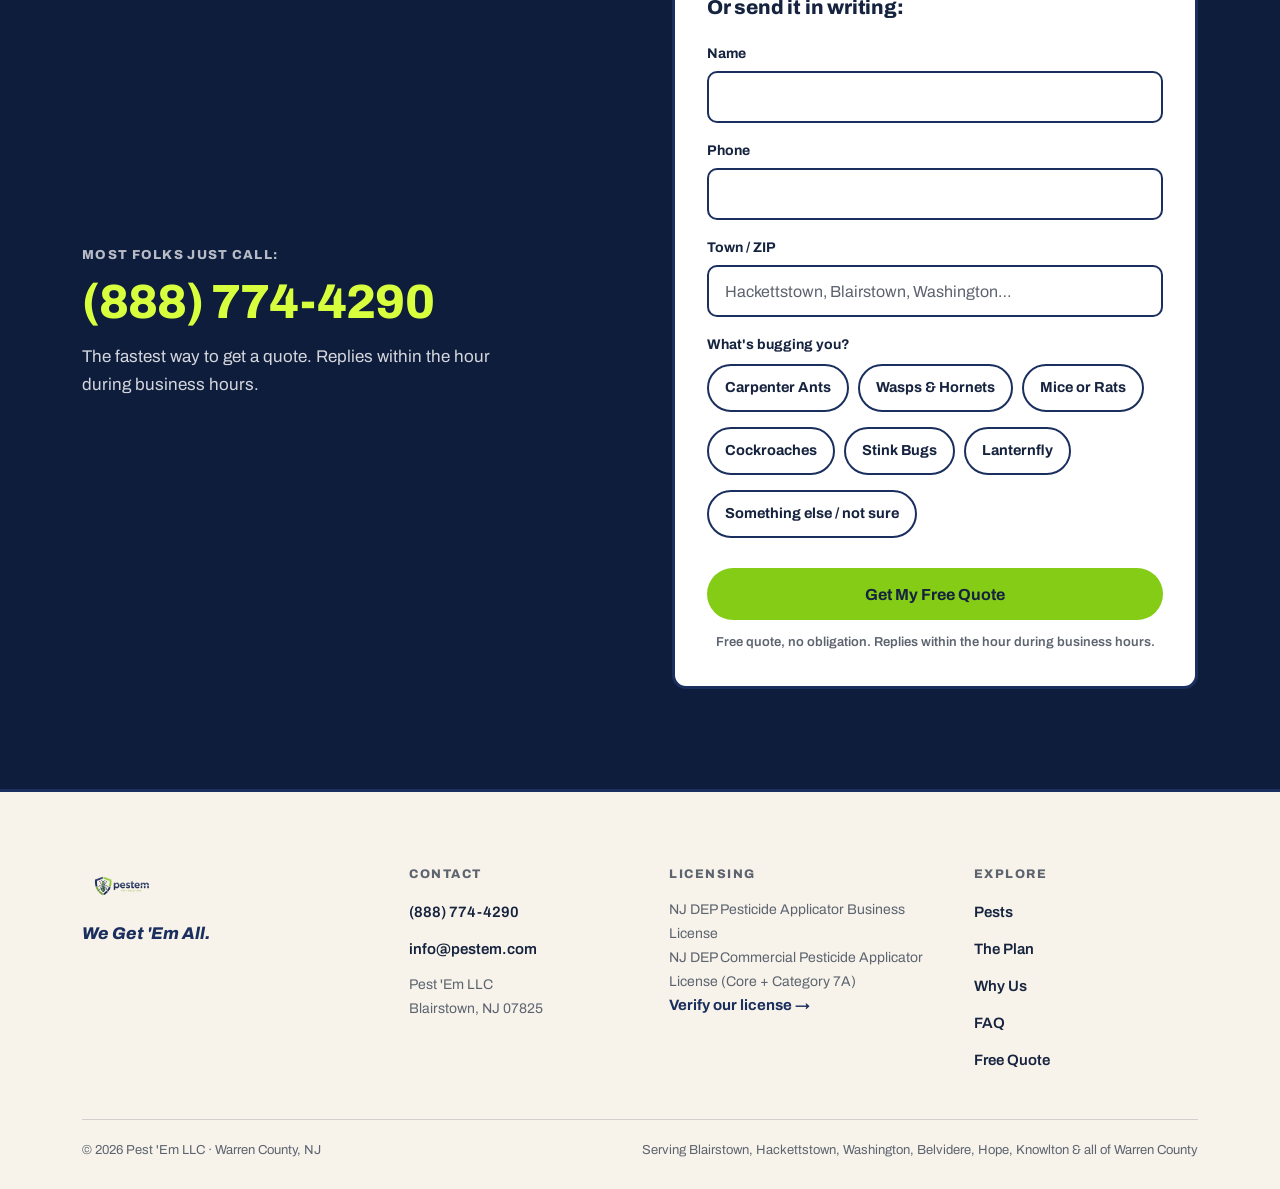
==== commit c32f48f8: "Fix highlight overlap; real owner photo; purge sprayer image Highlights are now an in-flow lower-ban" ====
--- a/index.html
+++ b/index.html
@@ -124,8 +124,8 @@
 section[id]{scroll-margin-top:90px;}
 
 h2.sec-title{font-weight:900;letter-spacing:-0.03em;line-height:1.1;font-size:clamp(2rem,4vw,3.1rem);margin-bottom:0.6em;}
-.hl{position:relative;display:inline-block;color:var(--ink);z-index:0;}
-.hl::before{content:'';position:absolute;inset:0.1em -0.18em 0.02em;background:var(--chartreuse);border-radius:6px;z-index:-1;}
+.hl{color:var(--ink);background:linear-gradient(var(--chartreuse),var(--chartreuse)) 0 88%/100% 45% no-repeat;padding:0 0.08em;border-radius:3px;-webkit-box-decoration-break:clone;box-decoration-break:clone;}
+.on-dark .hl{background:none;color:var(--chartreuse);padding:0;}
 .eyebrow{font-weight:800;font-size:0.8125rem;text-transform:uppercase;letter-spacing:0.1em;}
 .lead{font-weight:600;font-size:1.1875rem;}
 .fine{font-size:0.8125rem;color:var(--gray-mut);}
@@ -697,8 +697,7 @@
     <div class="why-grid">
       <div data-reveal>
         <div class="photo-card why-photo">
-          <img src="owner-placeholder-480.webp" alt="The Pest 'Em owner" width="480" height="480" loading="lazy">
-          <!-- OWNER TODO: replace owner-placeholder-480.webp with a real photo of the owner (square, ~480px) -->
+          <img src="owner-eric-480.webp" alt="Eric, owner of Pest 'Em" width="480" height="480" loading="lazy">
         </div>
       </div>
       <div class="why-copy" data-reveal>
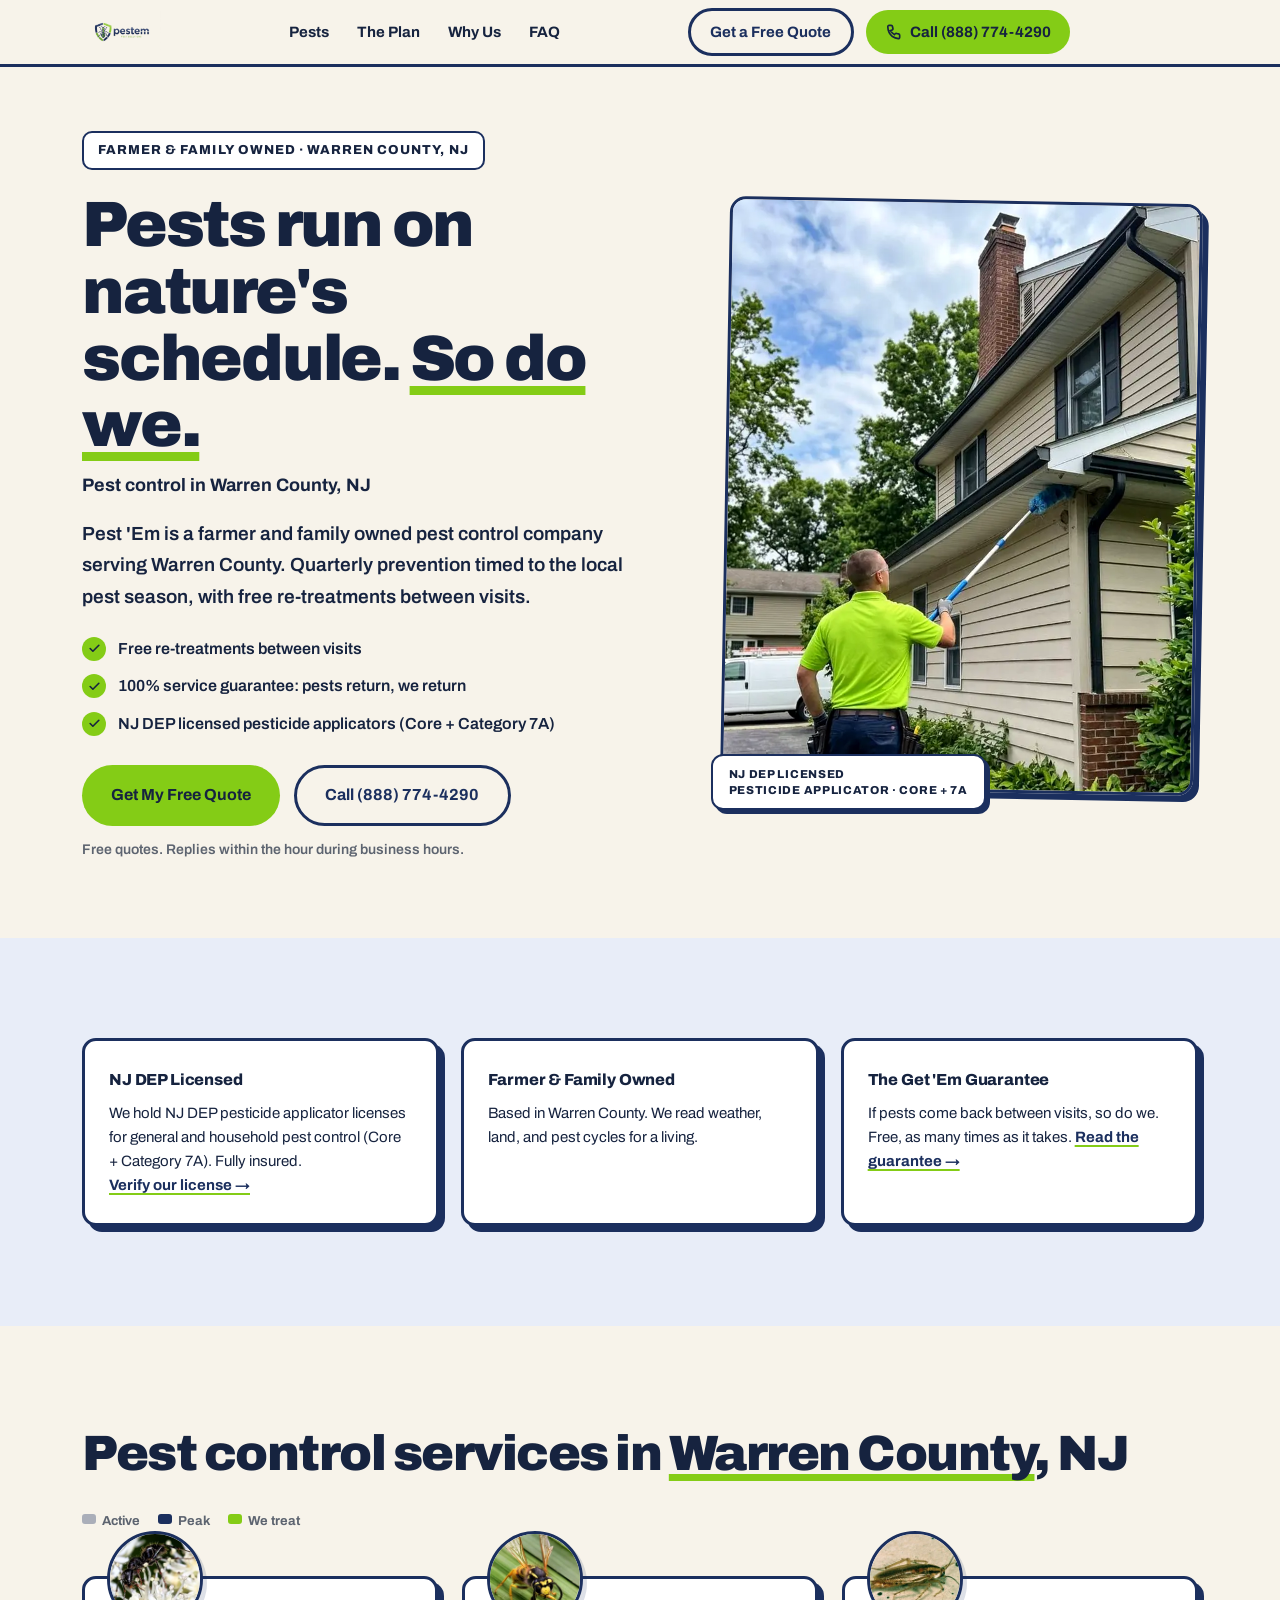
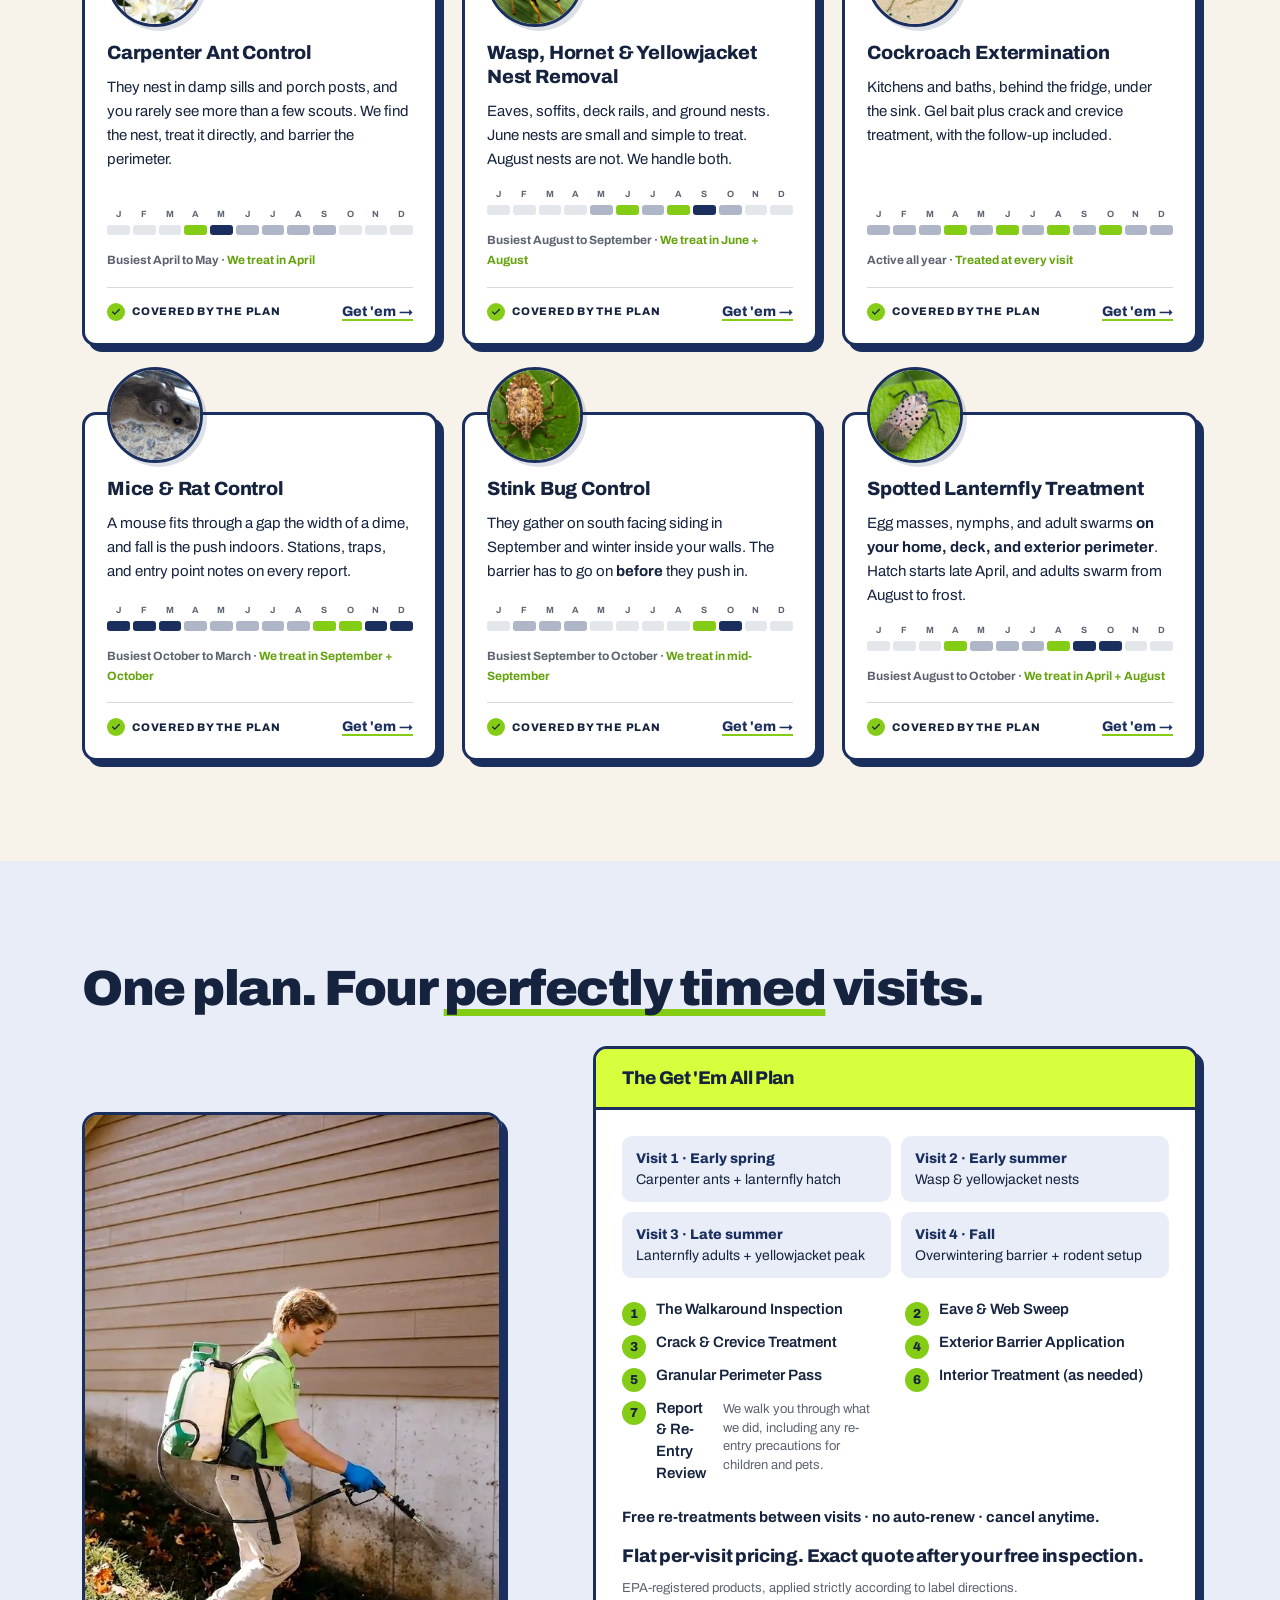
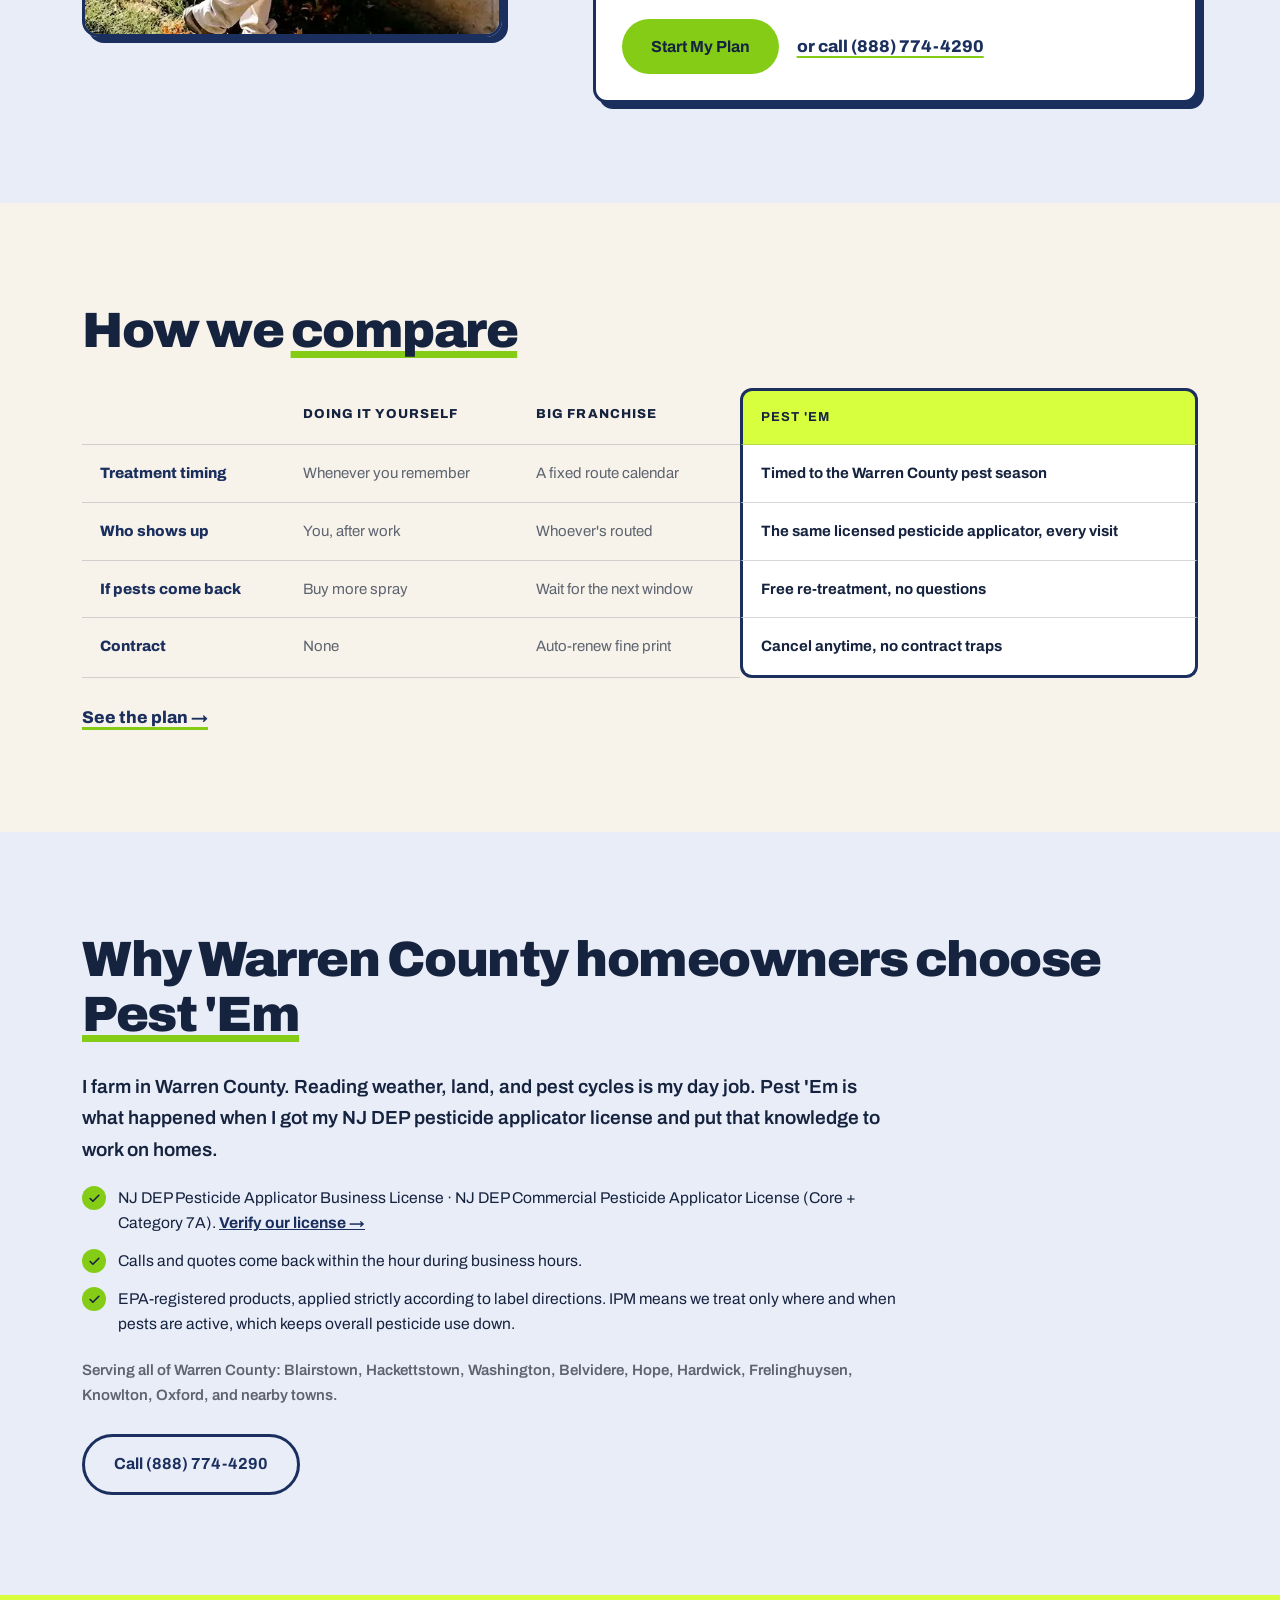
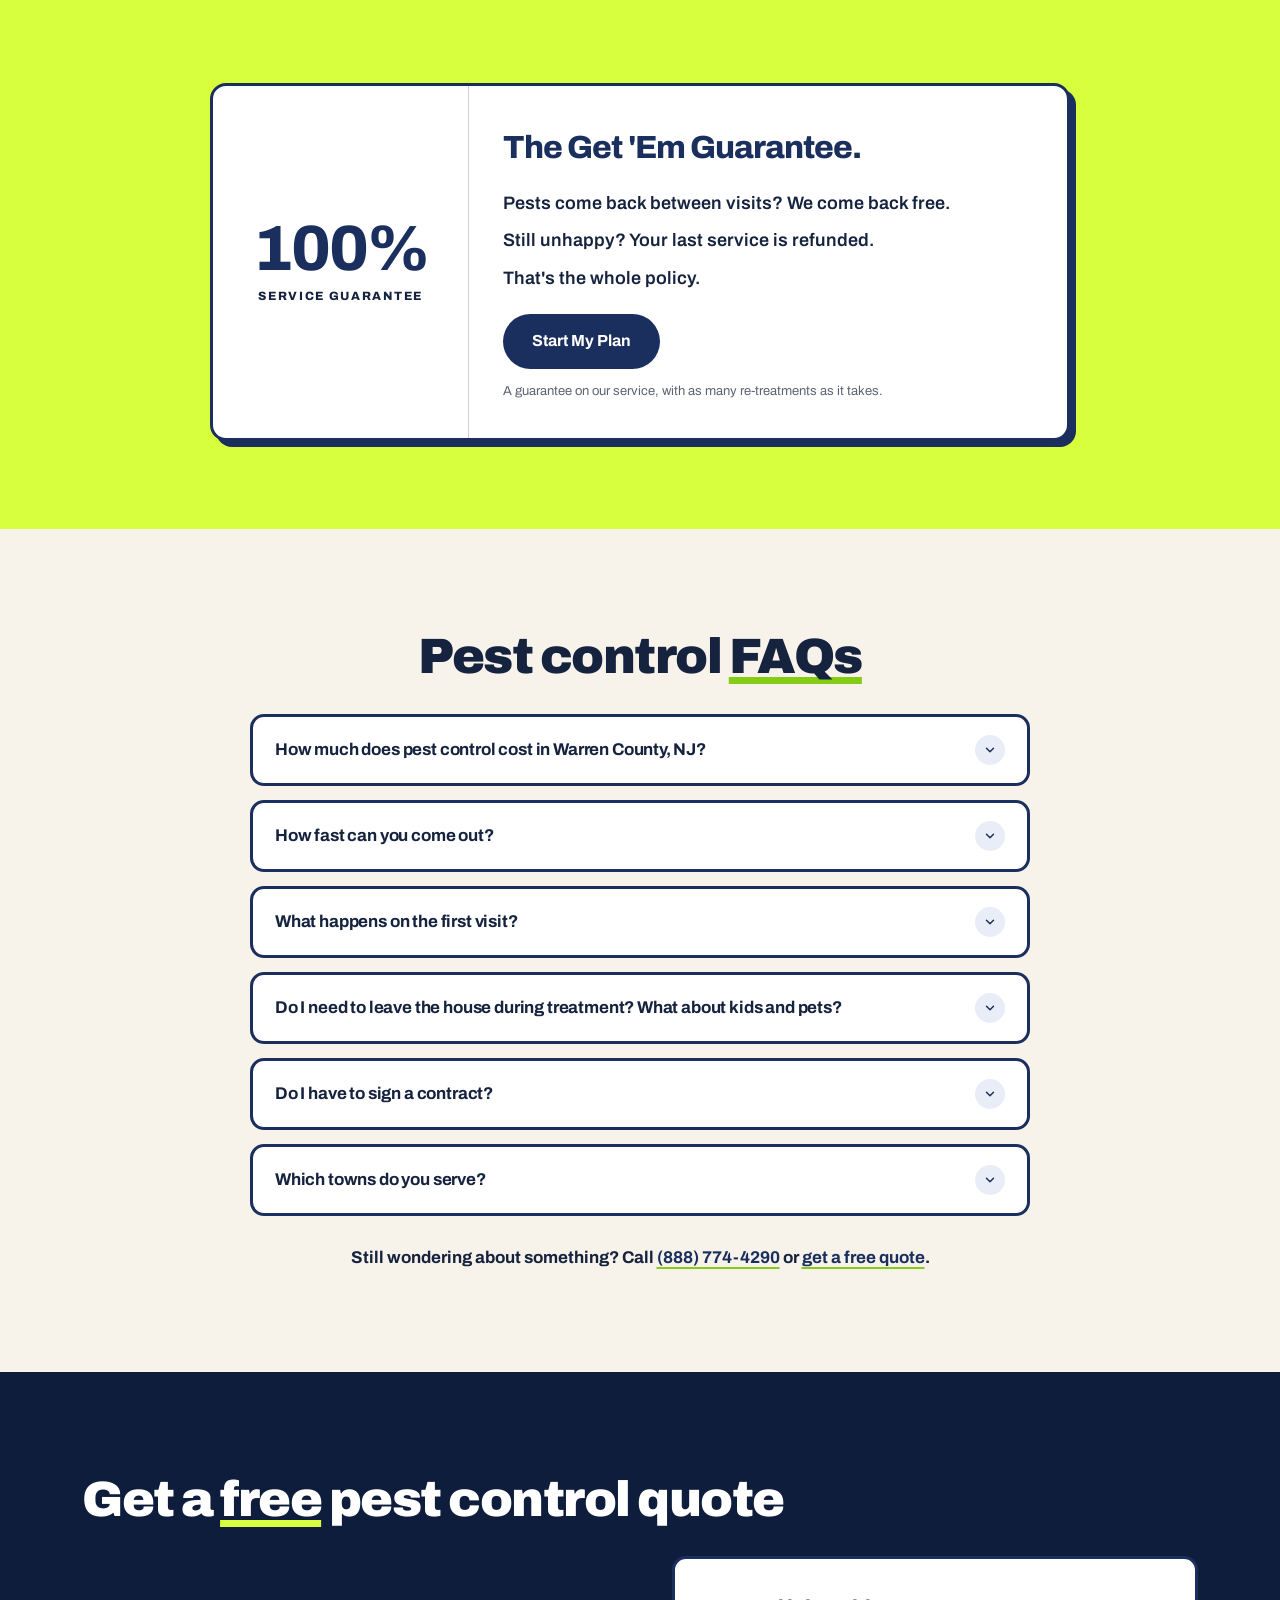
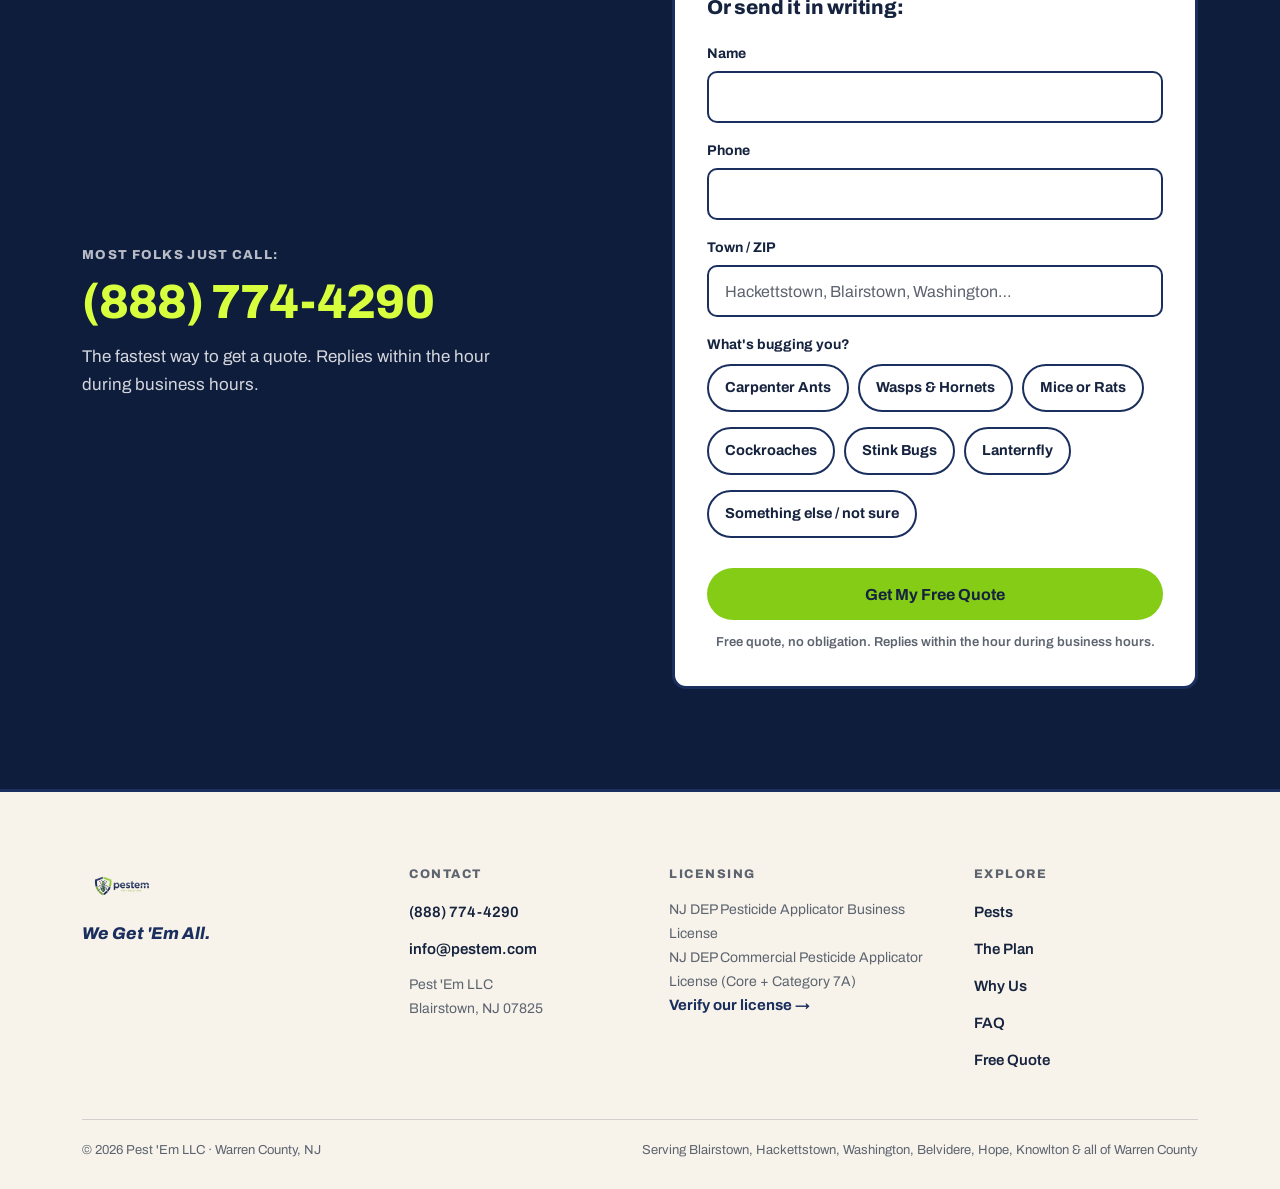
==== commit c4bf8245: "Remove owner photo, replace weak ant/mouse chips with high-res Commons photos, underline-style highl" ====
--- a/index.html
+++ b/index.html
@@ -124,8 +124,8 @@
 section[id]{scroll-margin-top:90px;}
 
 h2.sec-title{font-weight:900;letter-spacing:-0.03em;line-height:1.1;font-size:clamp(2rem,4vw,3.1rem);margin-bottom:0.6em;}
-.hl{color:var(--ink);background:linear-gradient(var(--chartreuse),var(--chartreuse)) 0 88%/100% 45% no-repeat;padding:0 0.08em;border-radius:3px;-webkit-box-decoration-break:clone;box-decoration-break:clone;}
-.on-dark .hl{background:none;color:var(--chartreuse);padding:0;}
+.hl{text-decoration:underline;text-decoration-color:var(--lime);text-decoration-thickness:0.14em;text-underline-offset:0.09em;text-decoration-skip-ink:none;}
+.on-dark .hl{text-decoration-color:var(--chartreuse);}
 .eyebrow{font-weight:800;font-size:0.8125rem;text-transform:uppercase;letter-spacing:0.1em;}
 .lead{font-weight:600;font-size:1.1875rem;}
 .fine{font-size:0.8125rem;color:var(--gray-mut);}
@@ -285,9 +285,7 @@
 .cmp-cta a{color:var(--navy);text-decoration:underline;text-decoration-color:var(--lime);text-decoration-thickness:3px;text-underline-offset:4px;}
 
 /* -------- Why us -------- */
-.why-grid{display:grid;grid-template-columns:300px 1fr;gap:clamp(2rem,5vw,3.5rem);align-items:start;}
-.why-photo{aspect-ratio:1/1;max-width:300px;border-radius:16px;}
-.why-photo img{width:100%;height:100%;object-fit:cover;}
+.why-grid{max-width:820px;}
 .why-copy .lead{margin-bottom:20px;}
 .why-rows{list-style:none;display:flex;flex-direction:column;gap:13px;margin-bottom:22px;}
 .why-rows li{display:flex;gap:12px;align-items:flex-start;font-size:0.9765rem;line-height:1.6;}
@@ -386,8 +384,6 @@
   .pests-grid{grid-template-columns:1fr 1fr;}
   .plan-grid{grid-template-columns:1fr;gap:3.5rem;}
   .plan-media{margin:0 auto;}
-  .why-grid{grid-template-columns:1fr;gap:2.5rem;}
-  .why-photo{max-width:260px;}
   .quote-grid{grid-template-columns:1fr;gap:3rem;}
   .foot-grid{grid-template-columns:1fr 1fr;}
 }
@@ -560,7 +556,9 @@
 
       <div class="card lift pest-card">
         <span class="pest-chip"><img src="pest-roach-192.webp" alt="German cockroach close-up" width="96" height="96" loading="lazy"></span>
-        <!-- Roach photo: Wikimedia Commons "Blattella germanica 1236168.jpg", CC BY 3.0 US -->
+        <!-- Roach photo: Wikimedia Commons "Blattella germanica 1236168.jpg", CC BY 3.0 US.
+             Ant photo: Wikimedia Commons "Carpenter Ant Genus Campanotus on Hydrangea paniculata 1876.jpg", CC BY 4.0.
+             Mouse photo: Wikimedia Commons "House mouse (Mus musculus) 2766.jpg", CC0. -->
         <h3>Cockroach Extermination</h3>
         <p class="p-body">Kitchens and baths, behind the fridge, under the sink. Gel bait plus crack and crevice treatment, with the follow-up included.</p>
         <div class="mstrip" aria-hidden="true">
@@ -695,11 +693,6 @@
   <div class="wrap">
     <h2 class="sec-title" data-reveal>Why Warren County homeowners choose <span class="hl">Pest 'Em</span></h2>
     <div class="why-grid">
-      <div data-reveal>
-        <div class="photo-card why-photo">
-          <img src="owner-eric-480.webp" alt="Eric, owner of Pest 'Em" width="480" height="480" loading="lazy">
-        </div>
-      </div>
       <div class="why-copy" data-reveal>
         <p class="lead">I farm in Warren County. Reading weather, land, and pest cycles is my day job. Pest 'Em is what happened when I got my NJ DEP pesticide applicator license and put that knowledge to work on homes.</p>
         <!-- OWNER TODO: add owner first name to the line above, e.g. "I'm Eric. I farm in Warren County…" -->
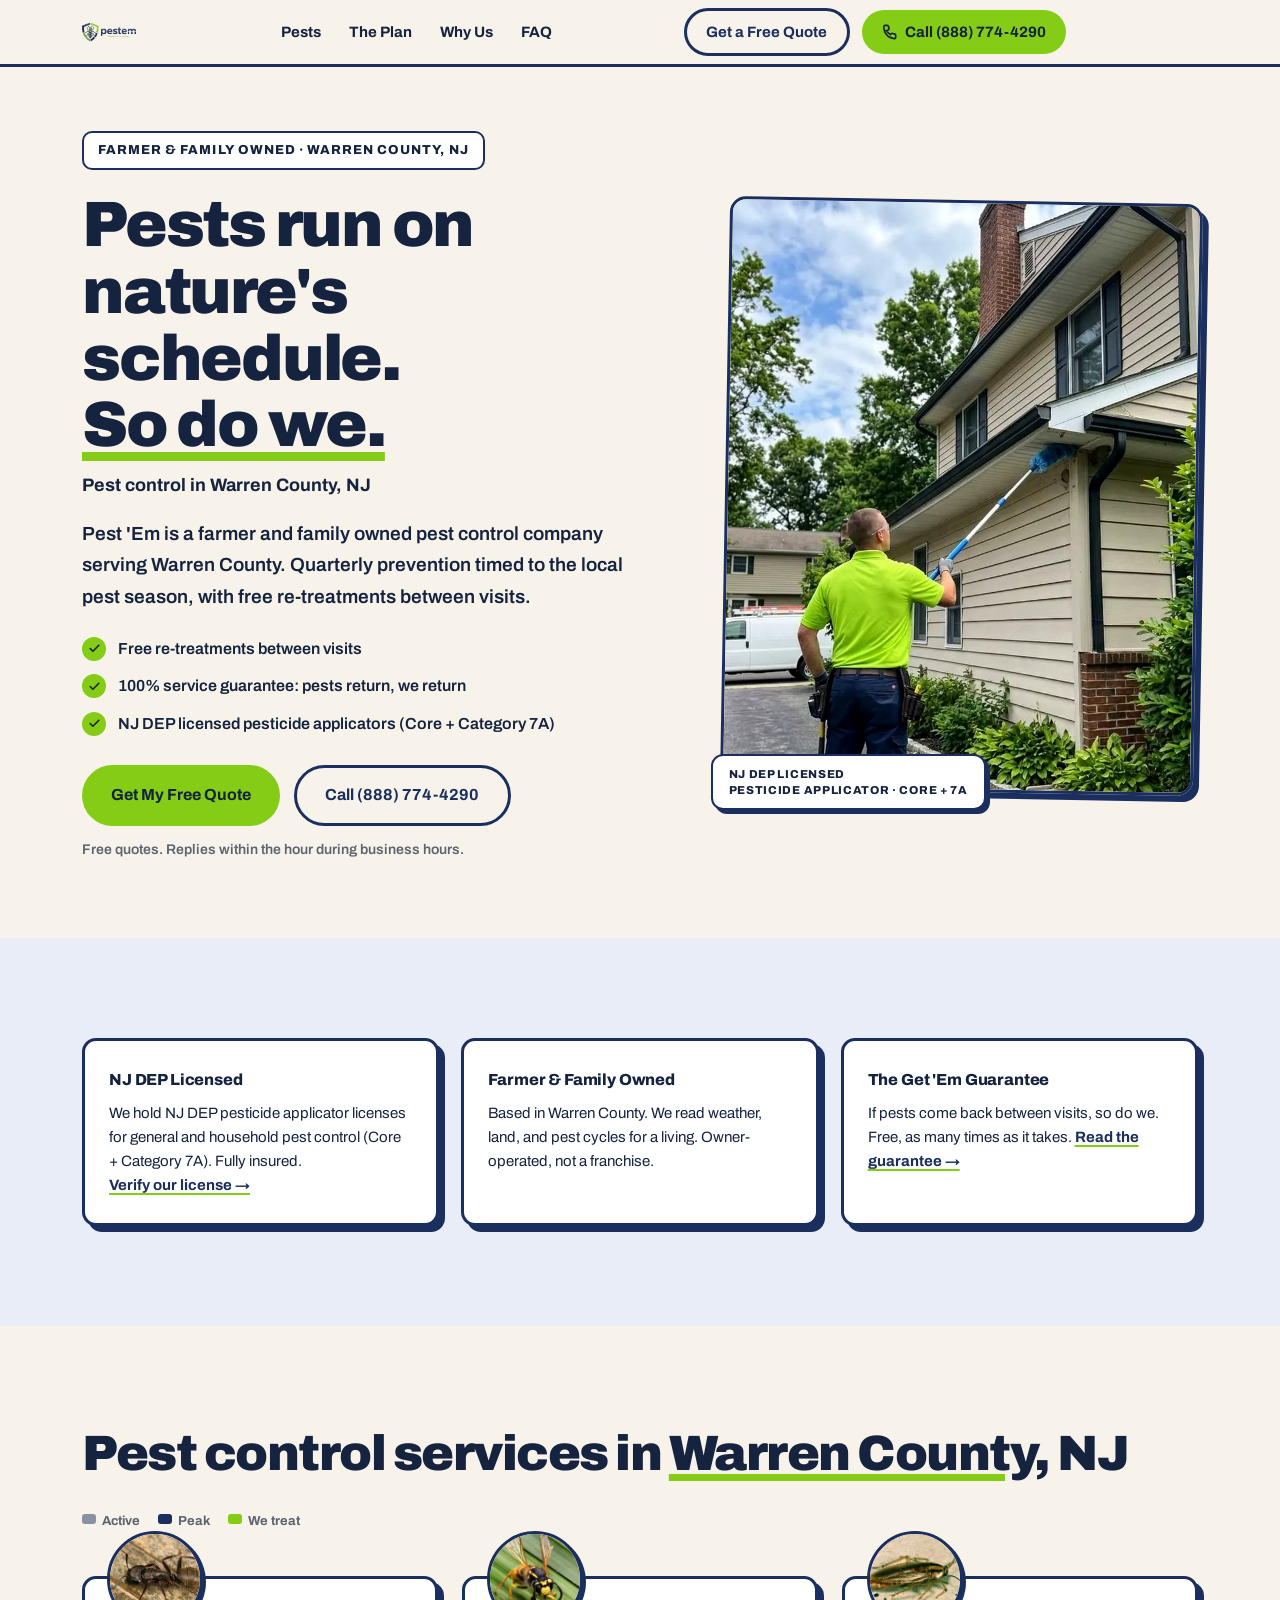
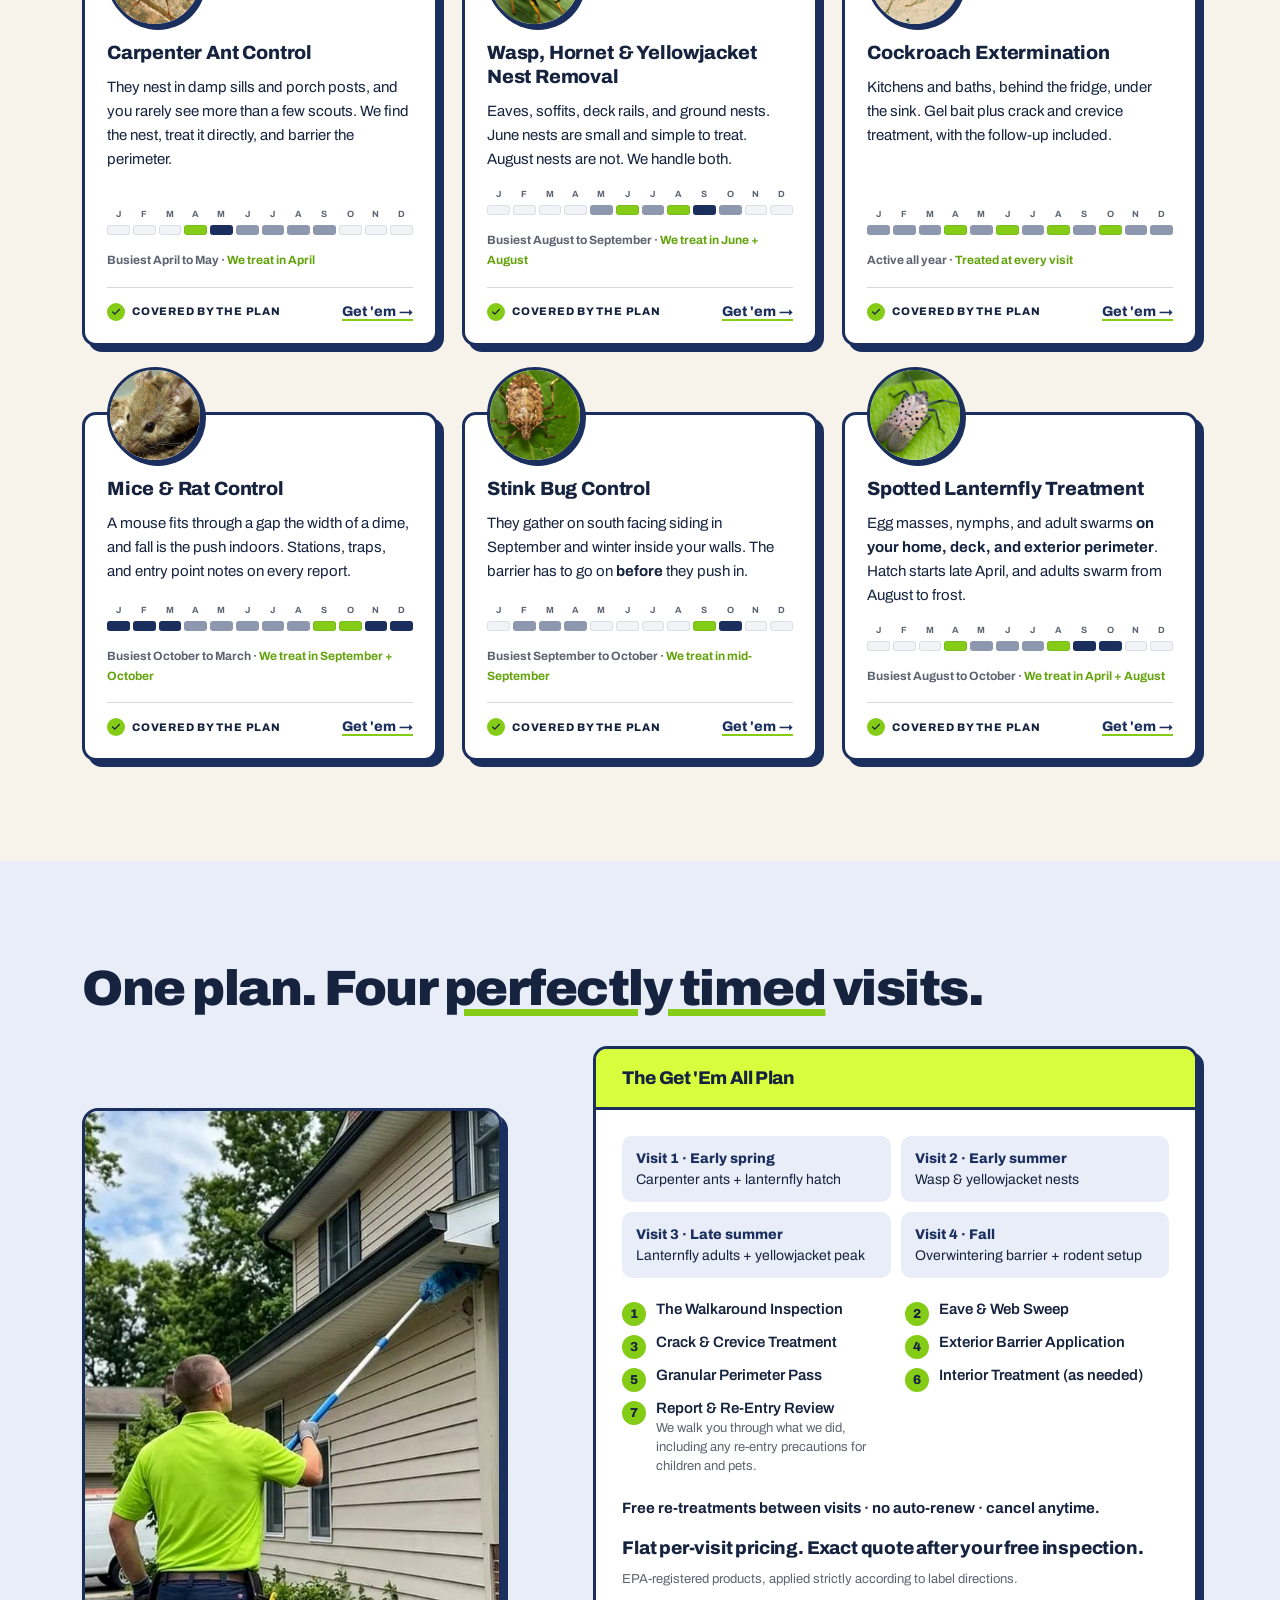
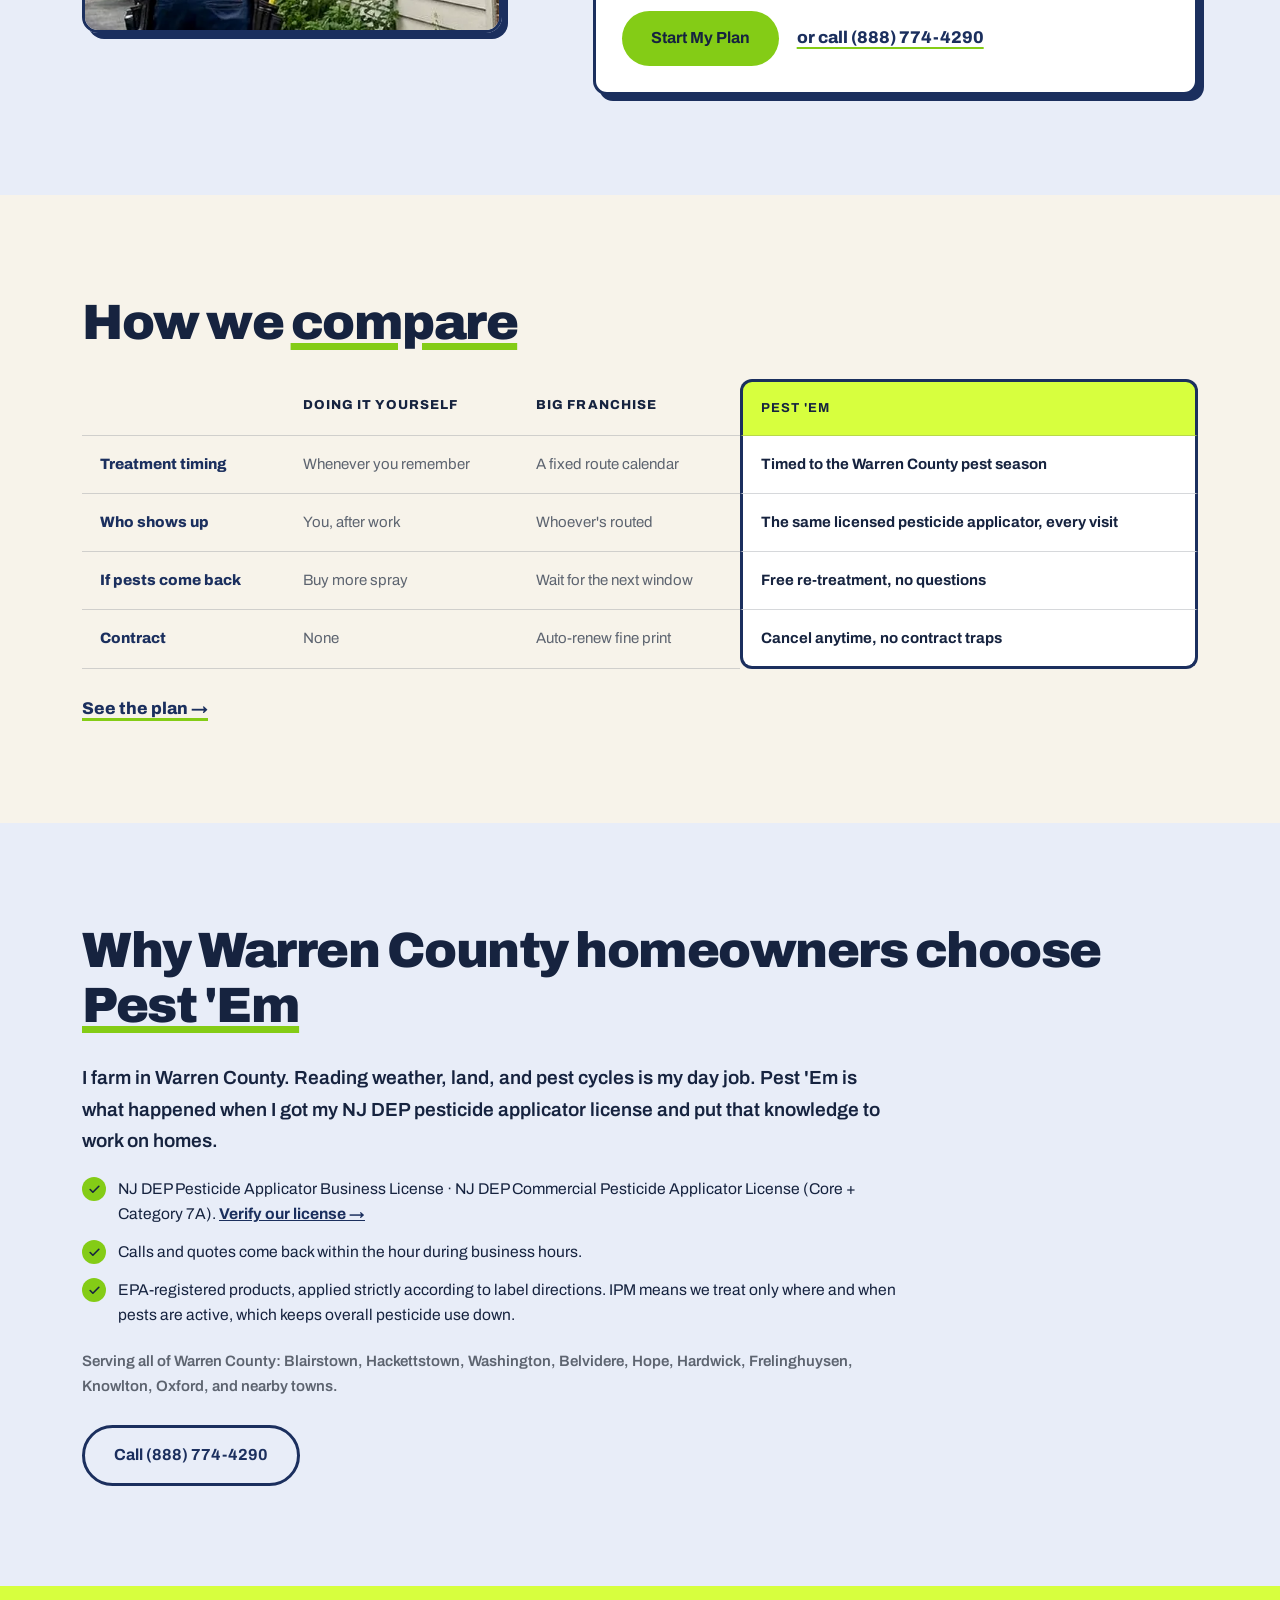
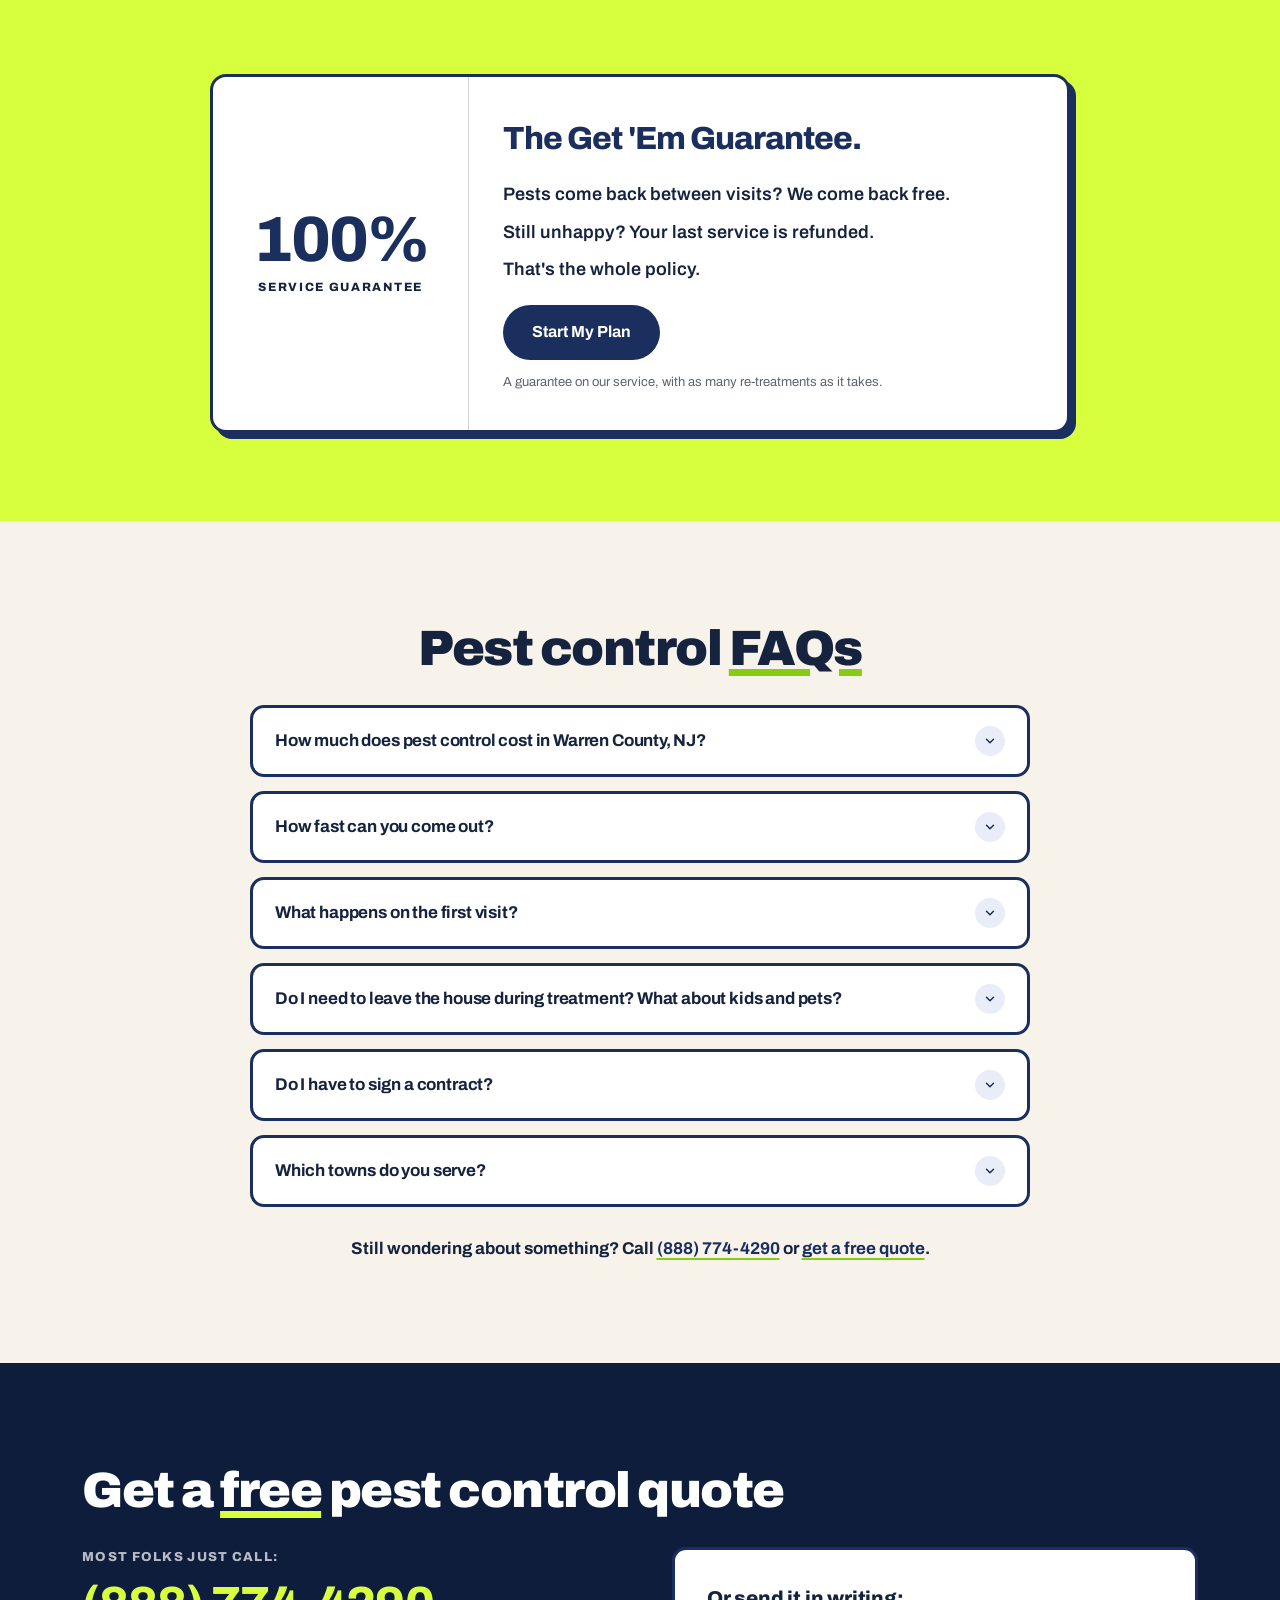
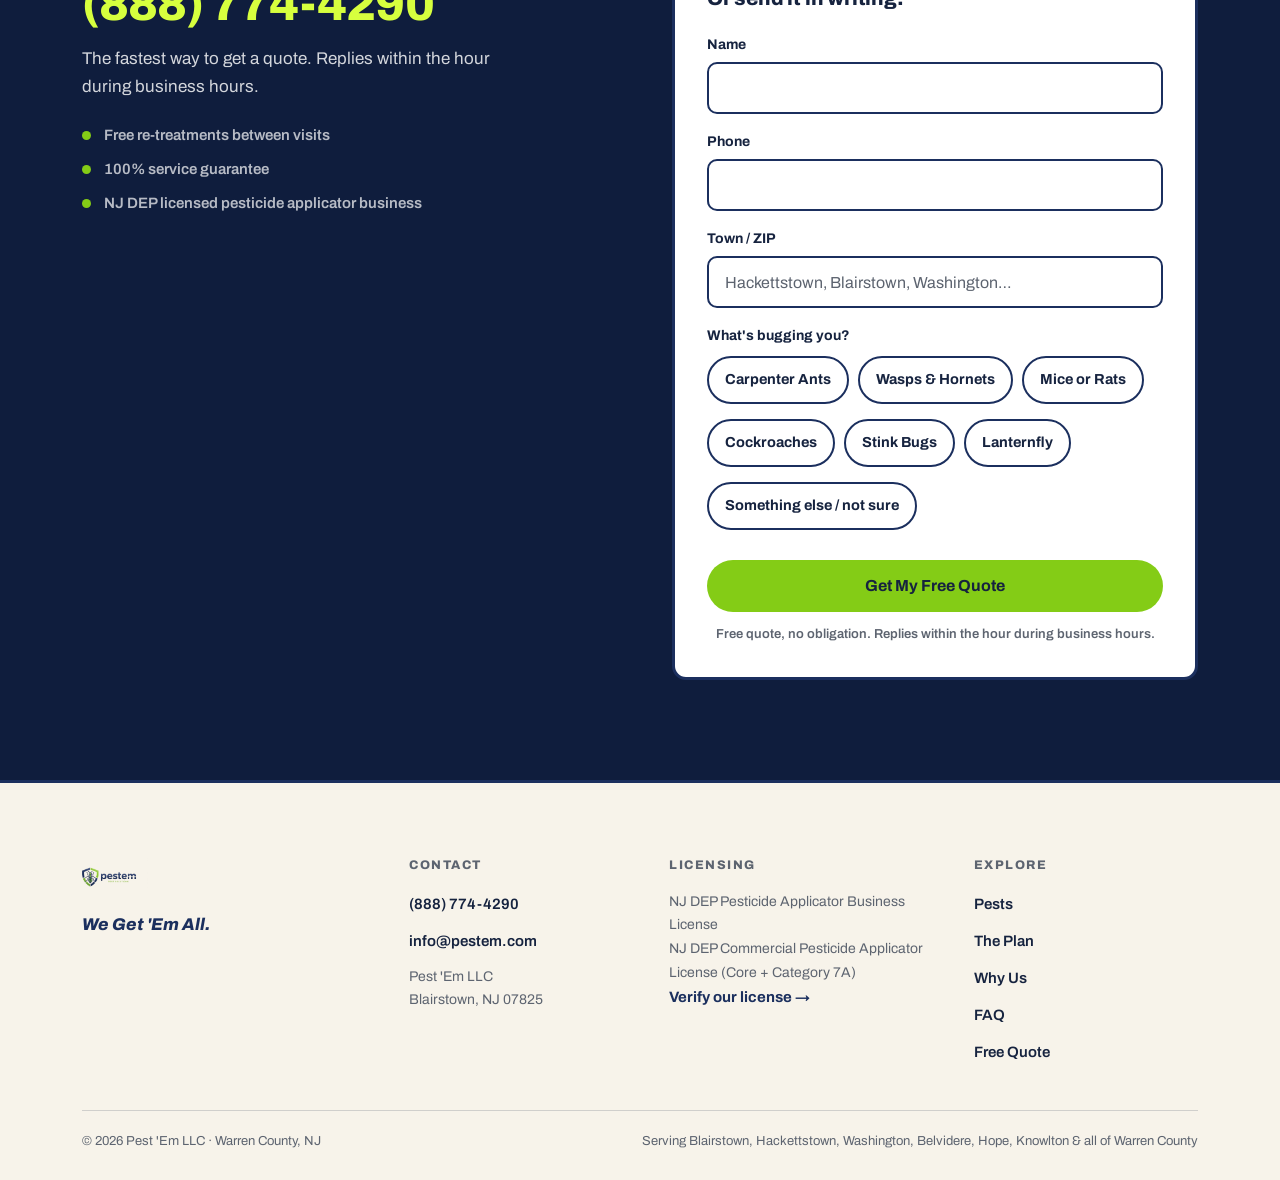
==== commit 48606f4a: "Research-driven polish pass: 11 of 12 actions - Plan photo is now the hero technician (tight crop, 1" ====
--- a/index.html
+++ b/index.html
@@ -124,7 +124,7 @@
 section[id]{scroll-margin-top:90px;}
 
 h2.sec-title{font-weight:900;letter-spacing:-0.03em;line-height:1.1;font-size:clamp(2rem,4vw,3.1rem);margin-bottom:0.6em;}
-.hl{text-decoration:underline;text-decoration-color:var(--lime);text-decoration-thickness:0.14em;text-underline-offset:0.09em;text-decoration-skip-ink:none;}
+.hl{text-decoration:underline;text-decoration-color:var(--lime);text-decoration-thickness:0.14em;text-underline-offset:0.09em;text-decoration-skip-ink:auto;}
 .on-dark .hl{text-decoration-color:var(--chartreuse);}
 .eyebrow{font-weight:800;font-size:0.8125rem;text-transform:uppercase;letter-spacing:0.1em;}
 .lead{font-weight:600;font-size:1.1875rem;}
@@ -212,7 +212,7 @@
 /* Hero photo */
 .hero-media{position:relative;}
 .hero-photo{transform:rotate(1deg);aspect-ratio:4/5;}
-.hero-photo img{width:100%;height:100%;object-fit:cover;object-position:center 30%;}
+.hero-photo img{width:100%;height:100%;object-fit:cover;object-position:center 50%;}
 .badge-license{position:absolute;bottom:-18px;left:-14px;background:var(--white);border:2px solid var(--navy);border-radius:12px;padding:10px 16px;z-index:3;box-shadow:4px 4px 0 var(--navy);font-weight:800;font-size:0.72rem;text-transform:uppercase;letter-spacing:0.06em;line-height:1.4;}
 
 /* -------- Trust trio -------- */
@@ -226,20 +226,20 @@
 /* -------- Pest grid -------- */
 .legend{display:flex;gap:18px;align-items:center;font-weight:700;font-size:0.8125rem;color:var(--gray-mut);margin-bottom:0.5rem;flex-wrap:wrap;}
 .legend .sw{display:inline-block;width:14px;height:10px;border-radius:3px;margin-right:6px;vertical-align:1px;}
-.legend .sw.on{background:rgba(27,47,94,0.35);}
+.legend .sw.on{background:rgba(27,47,94,0.5);}
 .legend .sw.pk{background:var(--navy);}
 .legend .sw.tr{background:var(--lime);}
 .pests-grid{display:grid;grid-template-columns:repeat(3,1fr);gap:24px;row-gap:66px;margin-top:44px;}
 .pest-card{position:relative;padding:62px 22px 20px;display:flex;flex-direction:column;gap:10px;}
-.pest-chip{position:absolute;top:-48px;left:22px;width:96px;height:96px;border-radius:50%;border:3px solid var(--navy);background:var(--tint);overflow:hidden;box-shadow:4px 4px 0 rgba(27,47,94,0.15);}
+.pest-chip{position:absolute;top:-48px;left:22px;width:96px;height:96px;border-radius:50%;border:3px solid var(--navy);background:var(--tint);overflow:hidden;box-shadow:3px 3px 0 var(--navy);}
 .pest-chip img{width:100%;height:100%;object-fit:cover;}
 .pest-card h3{font-weight:800;font-size:1.2rem;line-height:1.25;letter-spacing:-0.01em;}
 .pest-card .p-body{font-size:0.9375rem;line-height:1.6;flex:1;}
 .mstrip{margin-top:6px;}
 .m-letters{display:grid;grid-template-columns:repeat(12,1fr);gap:3px;font-size:0.5625rem;font-weight:700;color:var(--gray-mut);text-align:center;margin-bottom:3px;}
 .m-cells{display:grid;grid-template-columns:repeat(12,1fr);gap:3px;}
-.m-cells i{height:10px;border-radius:3px;background:rgba(27,47,94,0.12);}
-.m-cells i.on{background:rgba(27,47,94,0.35);}
+.m-cells i{height:10px;border-radius:3px;background:rgba(27,47,94,0.06);box-shadow:inset 0 0 0 1px rgba(27,47,94,0.1);}
+.m-cells i.on{background:rgba(27,47,94,0.5);box-shadow:none;}
 .m-cells i.pk{background:var(--navy);}
 .m-cells i.tr{background:var(--lime);}
 .strip-cap{font-weight:700;font-size:0.75rem;color:var(--gray-mut);margin-top:6px;}
@@ -321,11 +321,14 @@
 /* -------- Quote -------- */
 .on-dark{background:var(--navy-deep);color:#fff;}
 .on-dark h2.sec-title{color:#fff;}
-.quote-grid{display:grid;grid-template-columns:1fr 1fr;gap:clamp(2rem,5vw,4.5rem);align-items:center;}
+.quote-grid{display:grid;grid-template-columns:1fr 1fr;gap:clamp(2rem,5vw,4.5rem);align-items:start;}
 .q-steer .eyebrow{color:rgba(255,255,255,0.7);display:block;margin-bottom:10px;}
 .q-tel{font-weight:800;font-size:clamp(1.9rem,4.2vw,3rem);color:var(--chartreuse);text-decoration:none;letter-spacing:-0.02em;display:inline-block;line-height:1.05;margin-bottom:16px;}
 .q-tel:hover{text-decoration:underline;text-decoration-thickness:4px;text-underline-offset:6px;}
 .q-steer p{color:rgba(255,255,255,0.82);max-width:420px;}
+.q-points{list-style:none;margin-top:22px;display:flex;flex-direction:column;gap:9px;}
+.q-points li{color:rgba(255,255,255,0.7);font-weight:600;font-size:0.9375rem;padding-left:22px;position:relative;}
+.q-points li::before{content:'';position:absolute;left:0;top:8px;width:9px;height:9px;border-radius:50%;background:var(--lime);}
 .form-card{background:var(--white);border:3px solid var(--navy);border-radius:14px;padding:clamp(22px,3vw,32px);color:var(--ink);min-height:540px;}
 .form-card h3{font-weight:800;font-size:1.25rem;margin-bottom:18px;letter-spacing:-0.01em;}
 .f-field{margin-bottom:16px;}
@@ -380,7 +383,7 @@
 /* -------- Responsive -------- */
 @media(max-width:1023px){
   .hero-grid{grid-template-columns:1fr;gap:3rem;}
-  .hero-media{max-width:520px;}
+  .hero-media{max-width:520px;margin-inline:auto;}
   .pests-grid{grid-template-columns:1fr 1fr;}
   .plan-grid{grid-template-columns:1fr;gap:3.5rem;}
   .plan-media{margin:0 auto;}
@@ -393,7 +396,7 @@
   .card{box-shadow:4px 4px 0 var(--navy);}
   .hero-media{margin-inline:auto;}
   .hero-photo{aspect-ratio:4/3;}
-  .hero-photo img{object-position:center 22%;}
+  .hero-photo img{object-position:center 62%;}
   .badge-license{left:12px;}
   .hero-ctas .btn{flex:1 1 100%;}
   .visits{grid-template-columns:1fr;}
@@ -417,7 +420,7 @@
 <nav class="nav" id="nav" aria-label="Main">
   <div class="nav-inner">
     <a href="#top" class="nav-logo" aria-label="Pest 'Em home">
-      <img src="logo-transparent-new.png?v=4" alt="Pest 'Em" width="1024" height="569">
+      <img src="logo-transparent-new.png?v=5" alt="Pest 'Em" width="1024" height="569">
     </a>
     <ul class="nav-links">
       <li><a href="#pests">Pests</a></li>
@@ -446,7 +449,7 @@
 <!-- Mobile overlay menu -->
 <div class="menu-overlay" id="menu" role="dialog" aria-modal="true" aria-label="Menu">
   <div class="menu-top">
-    <img src="logo-transparent-new.png?v=4" alt="Pest 'Em">
+    <img src="logo-transparent-new.png?v=5" alt="Pest 'Em">
     <button class="menu-close" aria-label="Close menu" onclick="closeMenu()">&times;</button>
   </div>
   <ul class="menu-links">
@@ -470,7 +473,7 @@
     <div>
       <span class="hero-chip-owned">Farmer &amp; Family Owned &middot; Warren County, NJ</span>
       <h1>
-        <span class="h1-shout">Pests run on nature's schedule. <span class="hl">So do we.</span></span>
+        <span class="h1-shout">Pests run on nature's schedule. <span class="hl" style="white-space:nowrap;">So do we.</span></span>
         <span class="h1-geo">Pest control in Warren County, NJ</span>
       </h1>
       <p class="hero-sub lead">Pest 'Em is a farmer and family owned pest control company serving Warren County. Quarterly prevention timed to the local pest season, with free re-treatments between visits.</p>
@@ -508,7 +511,7 @@
     </div>
     <div class="card lift trio-card">
       <strong>Farmer &amp; Family Owned</strong>
-      <p>Based in Warren County. We read weather, land, and pest cycles for a living.</p>
+      <p>Based in Warren County. We read weather, land, and pest cycles for a living. Owner-operated, not a franchise.</p>
     </div>
     <div class="card lift trio-card">
       <strong>The Get 'Em Guarantee</strong>
@@ -522,10 +525,10 @@
   <div class="wrap">
     <h2 class="sec-title" data-reveal>Pest control services in <span class="hl">Warren County</span>, NJ</h2>
     <p class="legend" data-reveal><span><i class="sw on"></i>Active</span><span><i class="sw pk"></i>Peak</span><span><i class="sw tr"></i>We treat</span></p>
-    <div class="pests-grid" data-reveal>
-
-      <div class="card lift pest-card">
-        <span class="pest-chip"><img src="pest-ant-192.webp" alt="Carpenter ant close-up" width="96" height="96" loading="lazy"></span>
+    <div class="pests-grid">
+
+      <div class="card lift pest-card" data-reveal>
+        <span class="pest-chip"><img src="pest-ant-384.webp" alt="Carpenter ant close-up" width="96" height="96" loading="lazy"></span>
         <h3>Carpenter Ant Control</h3>
         <p class="p-body">They nest in damp sills and porch posts, and you rarely see more than a few scouts. We find the nest, treat it directly, and barrier the perimeter.</p>
         <div class="mstrip" aria-hidden="true">
@@ -539,8 +542,8 @@
         </div>
       </div>
 
-      <div class="card lift pest-card">
-        <span class="pest-chip"><img src="pest-wasp-192.webp" alt="Yellowjacket wasp close-up" width="96" height="96" loading="lazy"></span>
+      <div class="card lift pest-card" data-reveal>
+        <span class="pest-chip"><img src="pest-wasp-384.webp" alt="Yellowjacket wasp close-up" width="96" height="96" loading="lazy"></span>
         <h3>Wasp, Hornet &amp; Yellowjacket Nest Removal</h3>
         <p class="p-body">Eaves, soffits, deck rails, and ground nests. June nests are small and simple to treat. August nests are not. We handle both.</p>
         <div class="mstrip" aria-hidden="true">
@@ -554,11 +557,11 @@
         </div>
       </div>
 
-      <div class="card lift pest-card">
-        <span class="pest-chip"><img src="pest-roach-192.webp" alt="German cockroach close-up" width="96" height="96" loading="lazy"></span>
+      <div class="card lift pest-card" data-reveal>
+        <span class="pest-chip"><img src="pest-roach-384.webp" alt="German cockroach close-up" width="96" height="96" loading="lazy"></span>
         <!-- Roach photo: Wikimedia Commons "Blattella germanica 1236168.jpg", CC BY 3.0 US.
-             Ant photo: Wikimedia Commons "Carpenter Ant Genus Campanotus on Hydrangea paniculata 1876.jpg", CC BY 4.0.
-             Mouse photo: Wikimedia Commons "House mouse (Mus musculus) 2766.jpg", CC0. -->
+             Ant photo: Judy Gallagher, "Eastern Black Carpenter Ant, Leesylvania State Park" (Wikimedia Commons), CC BY 2.0.
+             Mouse photo: Wikimedia Commons "Mus musculus 131536695.jpg", CC0. -->
         <h3>Cockroach Extermination</h3>
         <p class="p-body">Kitchens and baths, behind the fridge, under the sink. Gel bait plus crack and crevice treatment, with the follow-up included.</p>
         <div class="mstrip" aria-hidden="true">
@@ -572,8 +575,8 @@
         </div>
       </div>
 
-      <div class="card lift pest-card">
-        <span class="pest-chip"><img src="pest-rodent-192.webp" alt="House mouse close-up" width="96" height="96" loading="lazy"></span>
+      <div class="card lift pest-card" data-reveal>
+        <span class="pest-chip"><img src="pest-rodent-384.webp" alt="House mouse close-up" width="96" height="96" loading="lazy"></span>
         <h3>Mice &amp; Rat Control</h3>
         <p class="p-body">A mouse fits through a gap the width of a dime, and fall is the push indoors. Stations, traps, and entry point notes on every report.</p>
         <div class="mstrip" aria-hidden="true">
@@ -587,8 +590,8 @@
         </div>
       </div>
 
-      <div class="card lift pest-card">
-        <span class="pest-chip"><img src="pest-stinkbug-192.webp" alt="Brown marmorated stink bug close-up" width="96" height="96" loading="lazy"></span>
+      <div class="card lift pest-card" data-reveal>
+        <span class="pest-chip"><img src="pest-stinkbug-384.webp" alt="Brown marmorated stink bug close-up" width="96" height="96" loading="lazy"></span>
         <h3>Stink Bug Control</h3>
         <p class="p-body">They gather on south facing siding in September and winter inside your walls. The barrier has to go on <strong>before</strong> they push in.</p>
         <div class="mstrip" aria-hidden="true">
@@ -602,8 +605,8 @@
         </div>
       </div>
 
-      <div class="card lift pest-card">
-        <span class="pest-chip"><img src="pest-lanternfly-192.webp" alt="Spotted lanternfly close-up" width="96" height="96" loading="lazy"></span>
+      <div class="card lift pest-card" data-reveal>
+        <span class="pest-chip"><img src="pest-lanternfly-384.webp" alt="Spotted lanternfly close-up" width="96" height="96" loading="lazy"></span>
         <h3>Spotted Lanternfly Treatment</h3>
         <p class="p-body">Egg masses, nymphs, and adult swarms <strong>on your home, deck, and exterior perimeter</strong>. Hatch starts late April, and adults swarm from August to frost.</p>
         <div class="mstrip" aria-hidden="true">
@@ -627,7 +630,7 @@
     <div class="plan-grid">
       <div class="plan-media" data-reveal>
         <div class="photo-card plan-photo">
-          <img src="service-foundation-560.webp" alt="Technician treating a home's foundation during a quarterly visit" width="560" height="786" loading="lazy">
+          <img src="service-visit-560.webp" srcset="service-visit-560.webp 560w, service-visit-1120.webp 1120w" sizes="(max-width: 1023px) 90vw, 420px" alt="Pest 'Em technician during a quarterly prevention visit" width="560" height="786" loading="lazy">
         </div>
       </div>
       <div class="card plan-card" data-reveal>
@@ -646,7 +649,7 @@
             <li>Exterior Barrier Application</li>
             <li>Granular Perimeter Pass</li>
             <li>Interior Treatment (as needed)</li>
-            <li>Report &amp; Re-Entry Review<small>We walk you through what we did, including any re-entry precautions for children and pets.</small></li>
+            <li><div>Report &amp; Re-Entry Review<small>We walk you through what we did, including any re-entry precautions for children and pets.</small></div></li>
           </ol>
           <p class="plan-terms">Free re-treatments between visits &middot; no auto-renew &middot; cancel anytime.</p>
           <p class="plan-price">Flat per-visit pricing. Exact quote after your free inspection.</p>
@@ -781,6 +784,11 @@
         <span class="eyebrow">Most folks just call:</span>
         <a class="q-tel" href="tel:+18887744290">(888) 774-4290</a>
         <p>The fastest way to get a quote. Replies within the hour during business hours.</p>
+        <ul class="q-points">
+          <li>Free re-treatments between visits</li>
+          <li>100% service guarantee</li>
+          <li>NJ DEP licensed pesticide applicator business</li>
+        </ul>
       </div>
       <div class="form-card" data-reveal>
         <h3>Or send it in writing:</h3>
@@ -827,7 +835,7 @@
   <div class="wrap">
     <div class="foot-grid">
       <div class="foot-brand">
-        <img src="logo-transparent-new.png?v=4" alt="Pest 'Em">
+        <img src="logo-transparent-new.png?v=5" alt="Pest 'Em">
         <p class="foot-slogan">We Get 'Em All.</p>
       </div>
       <div class="foot-col">
@@ -908,7 +916,7 @@
 if(!matchMedia('(prefers-reduced-motion: reduce)').matches){
   var ro=new IntersectionObserver(function(es){
     es.forEach(function(e){if(e.isIntersecting){e.target.classList.add('in');ro.unobserve(e.target);}});
-  },{threshold:0.12});
+  },{threshold:0.05,rootMargin:'0px 0px -8% 0px'});
   document.querySelectorAll('[data-reveal]').forEach(function(el){ro.observe(el);});
 }else{
   document.querySelectorAll('[data-reveal]').forEach(function(el){el.classList.add('in');});
